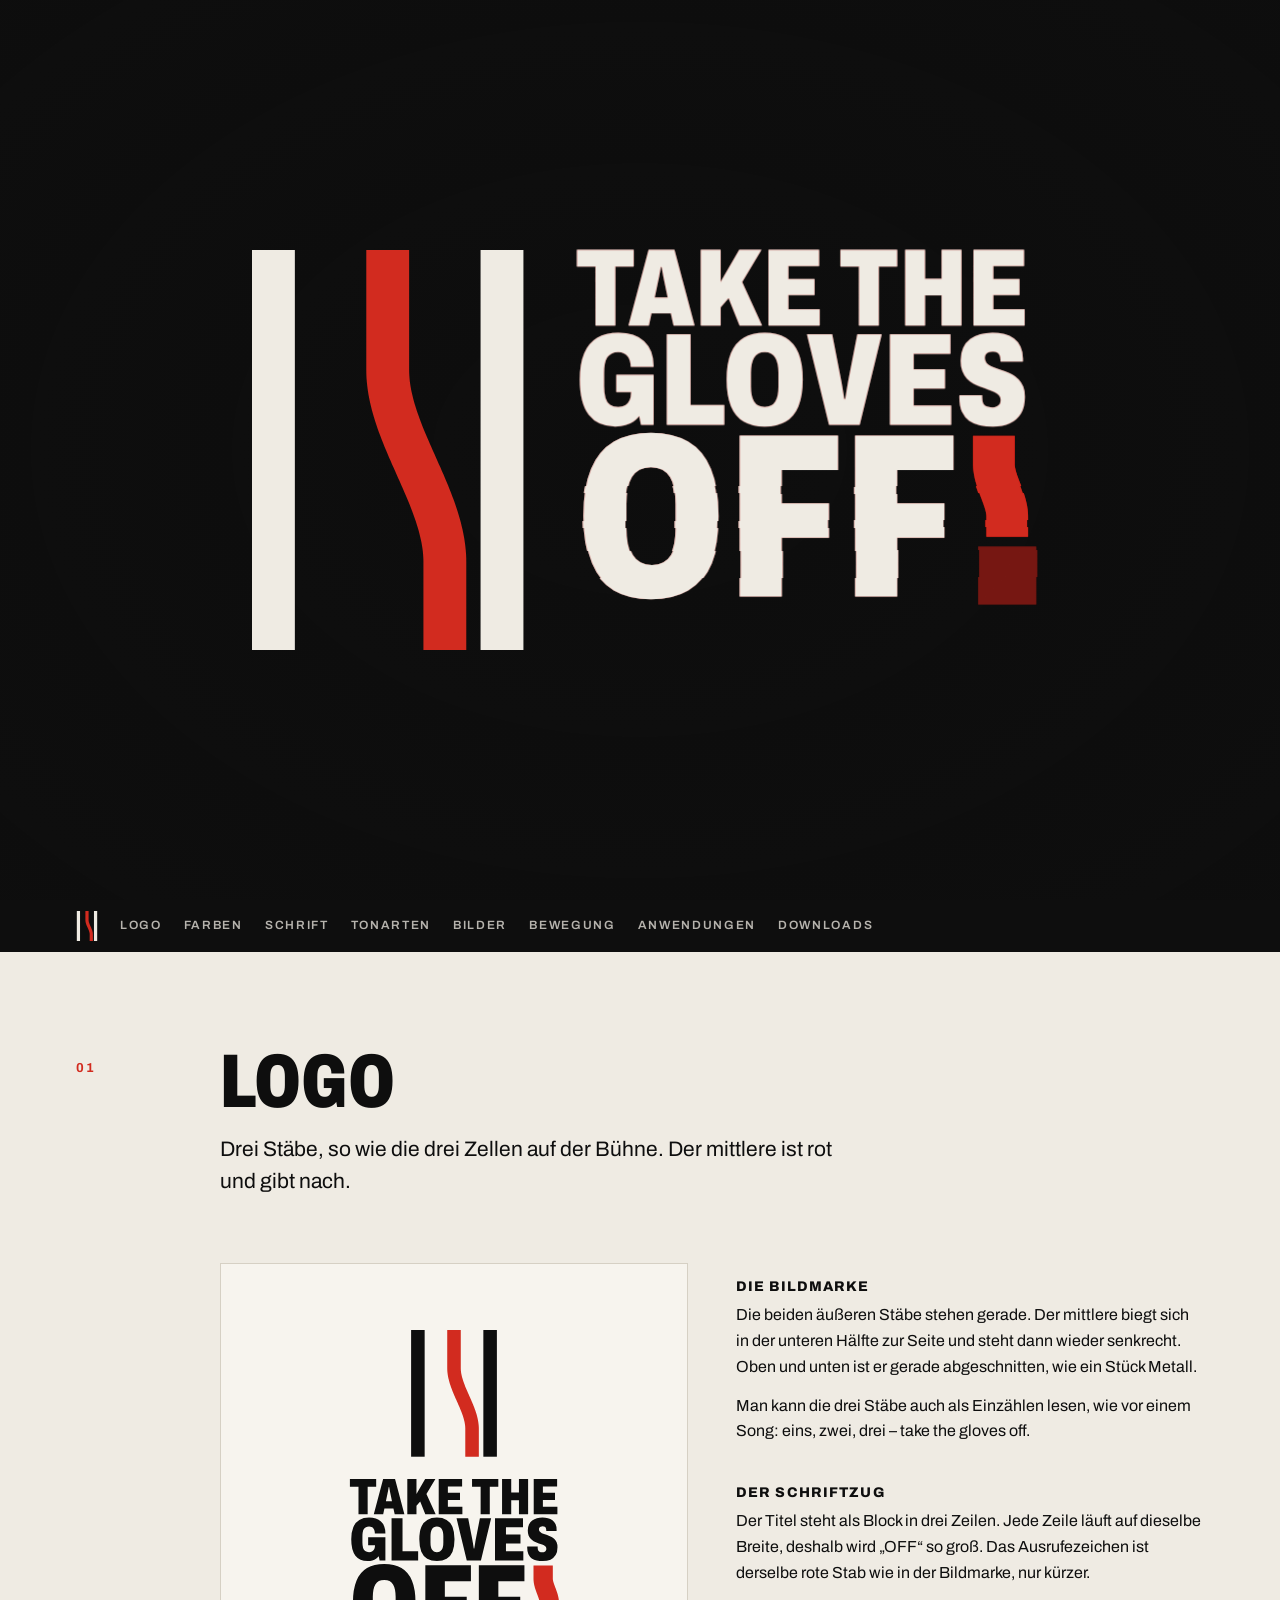
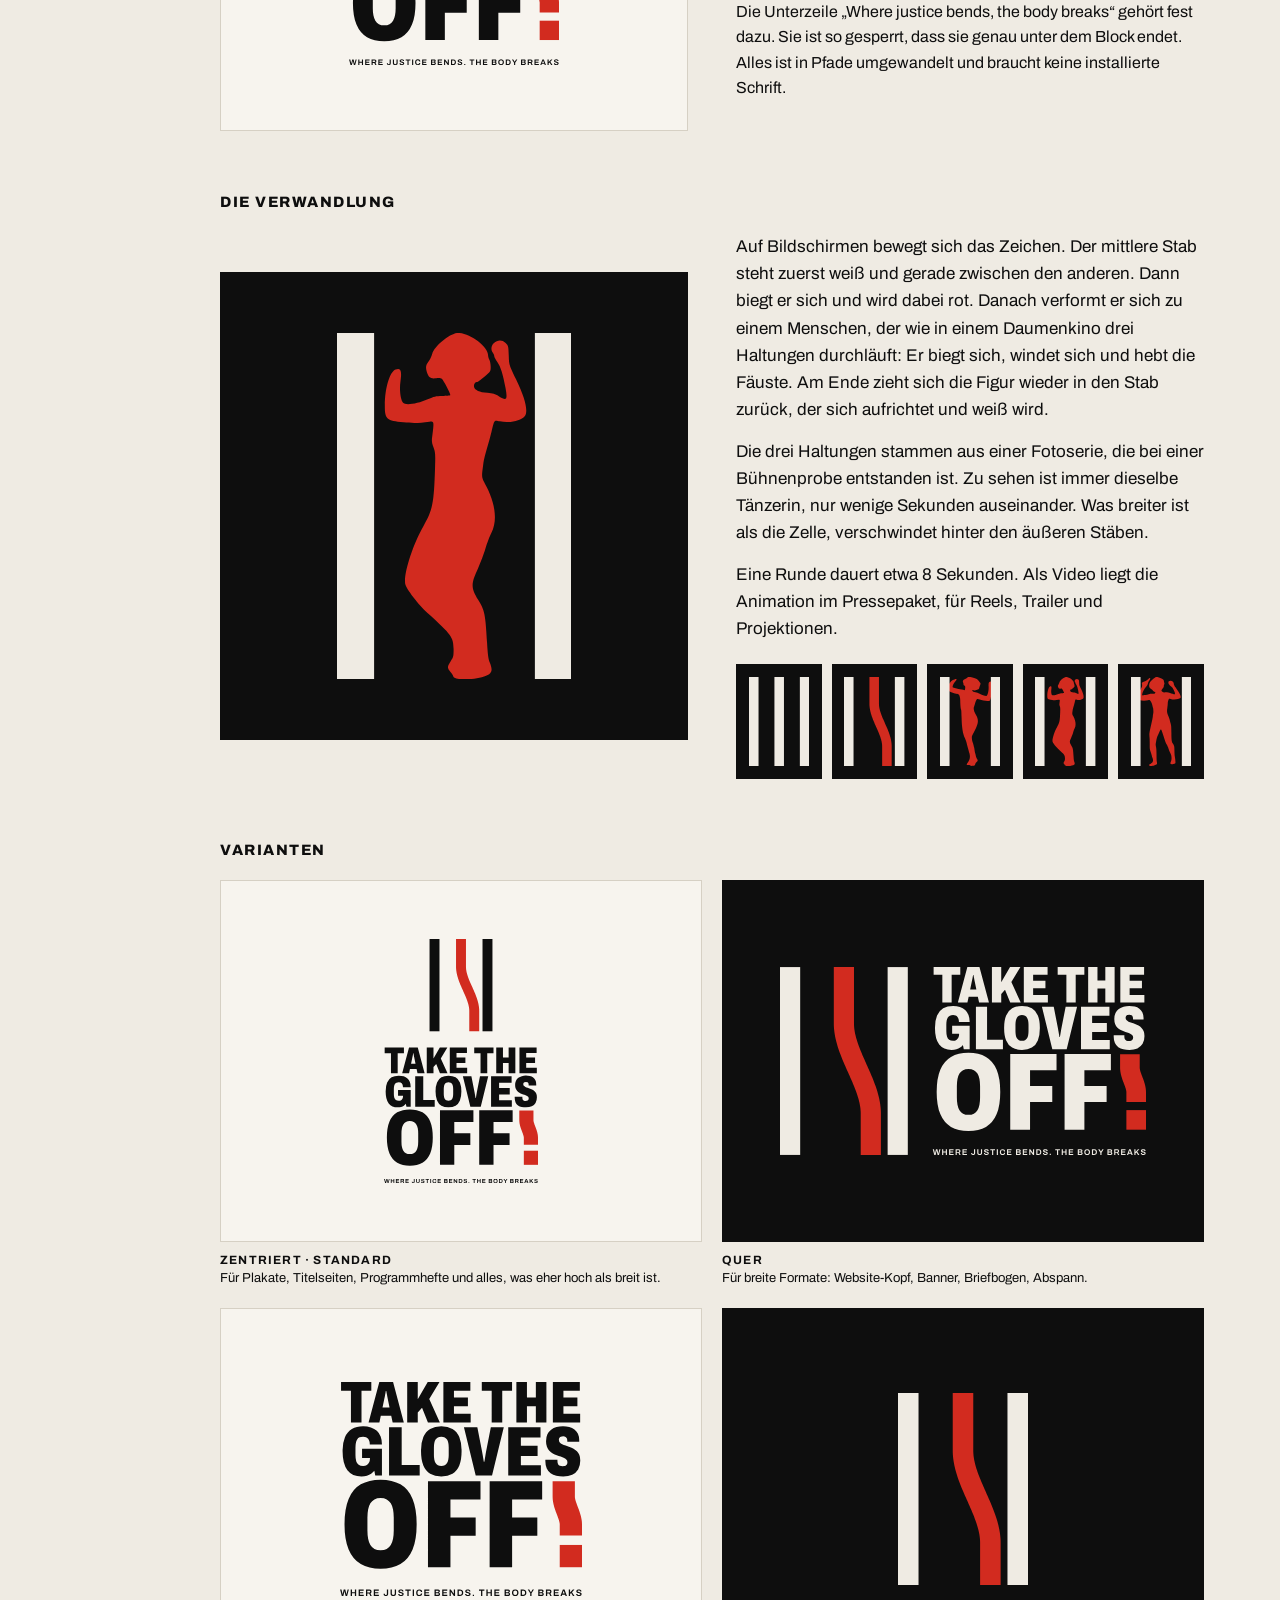
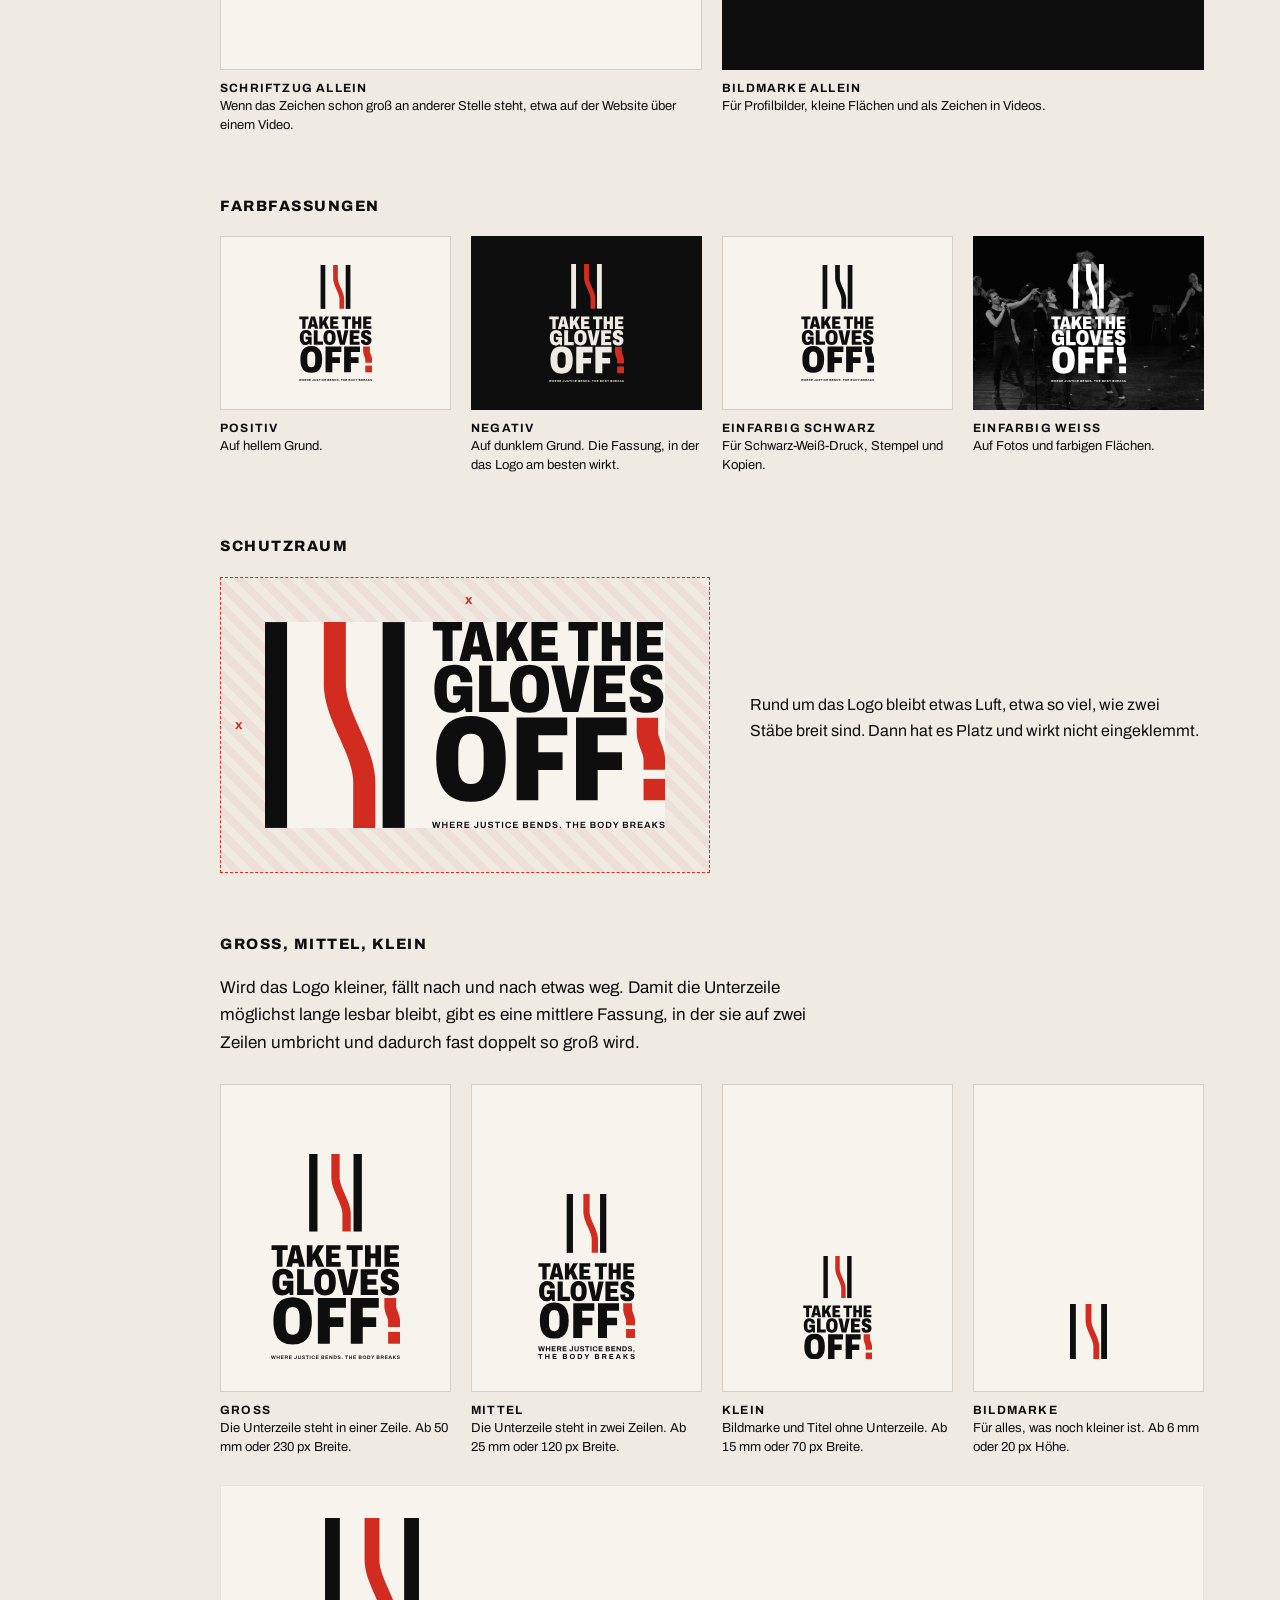
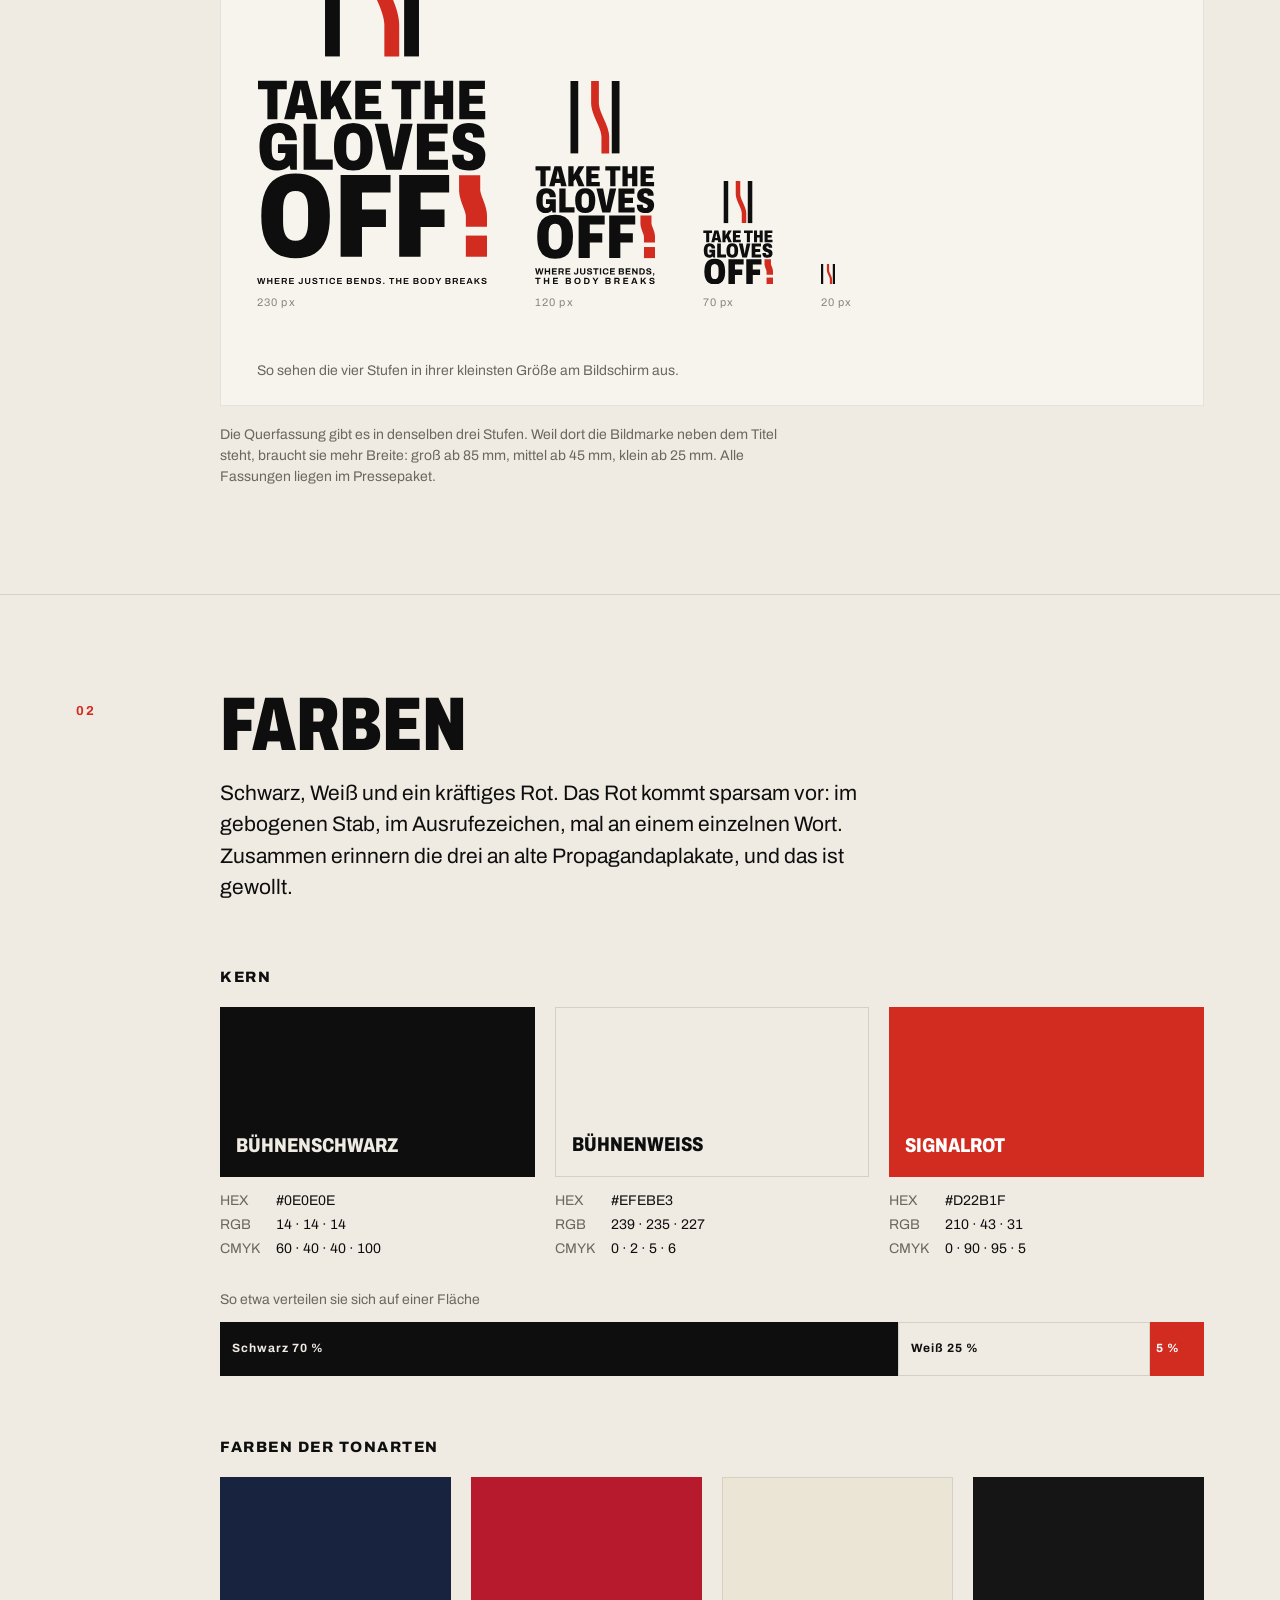
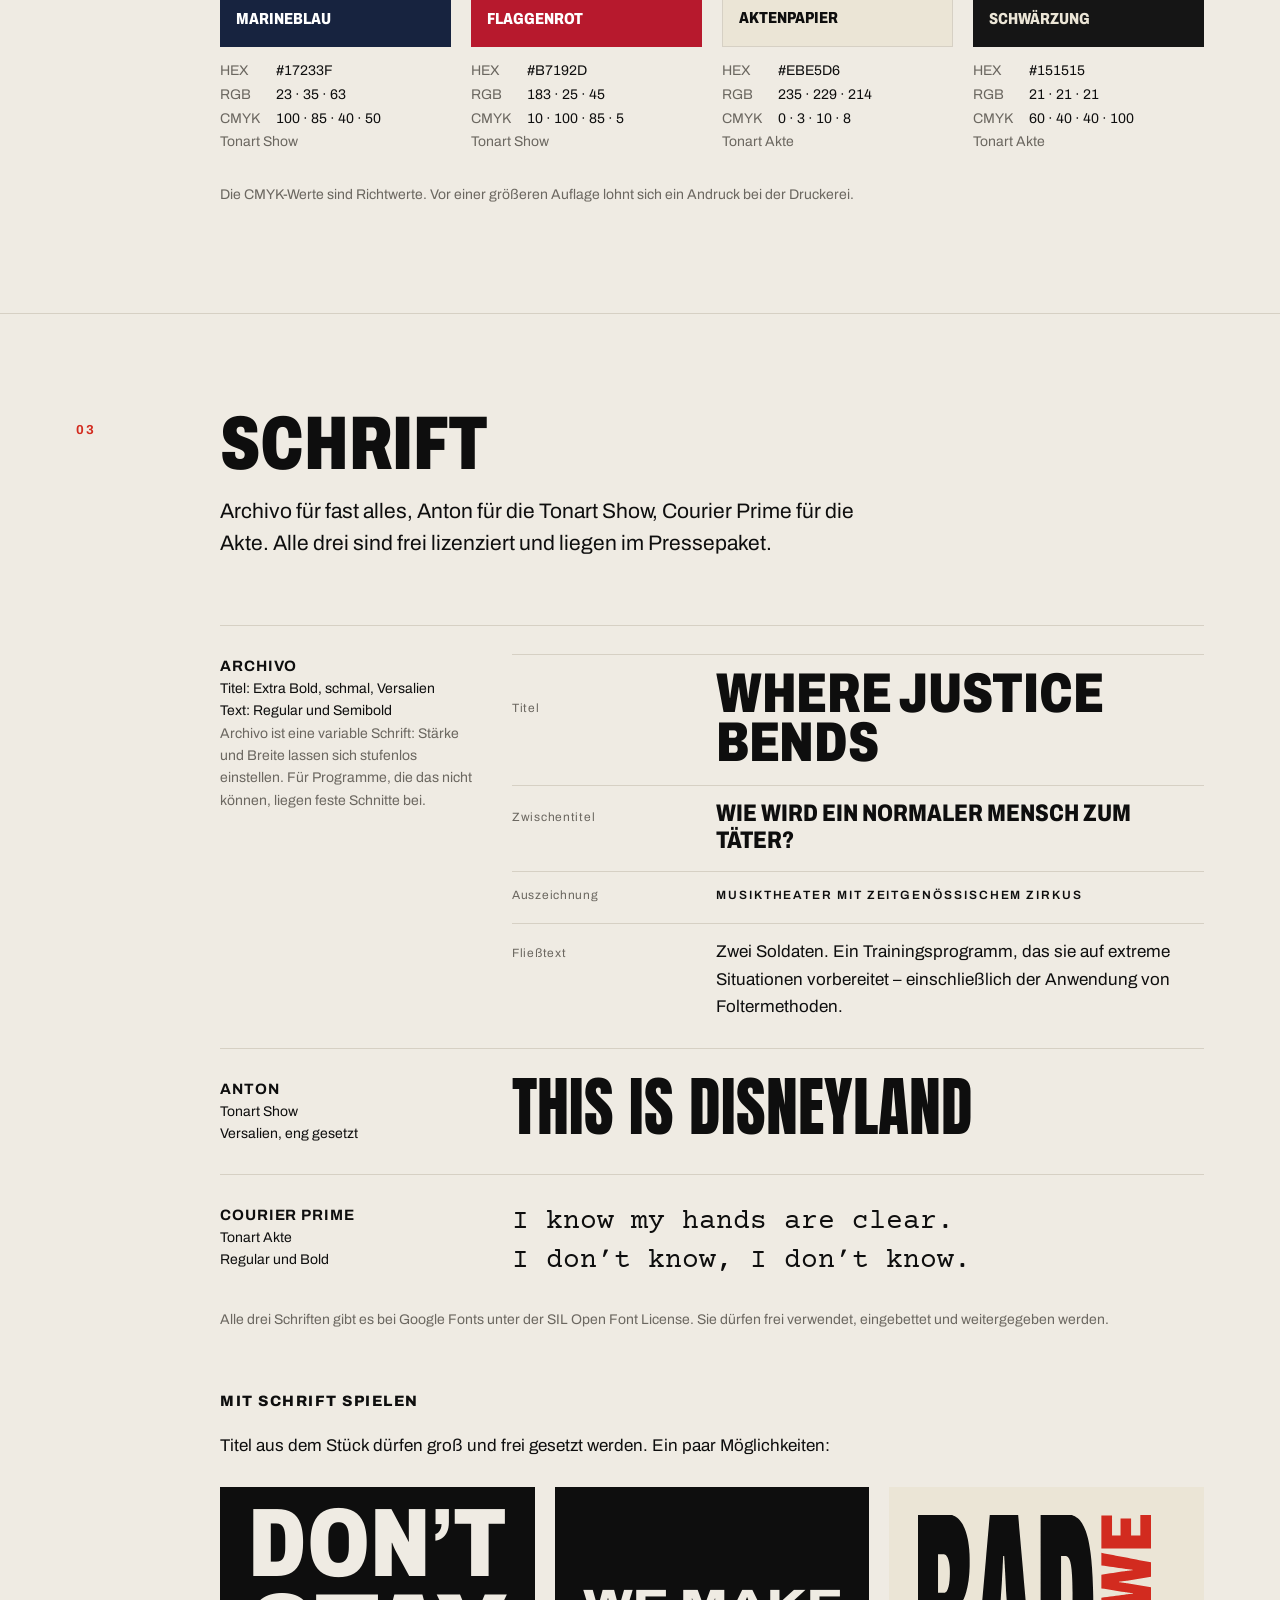
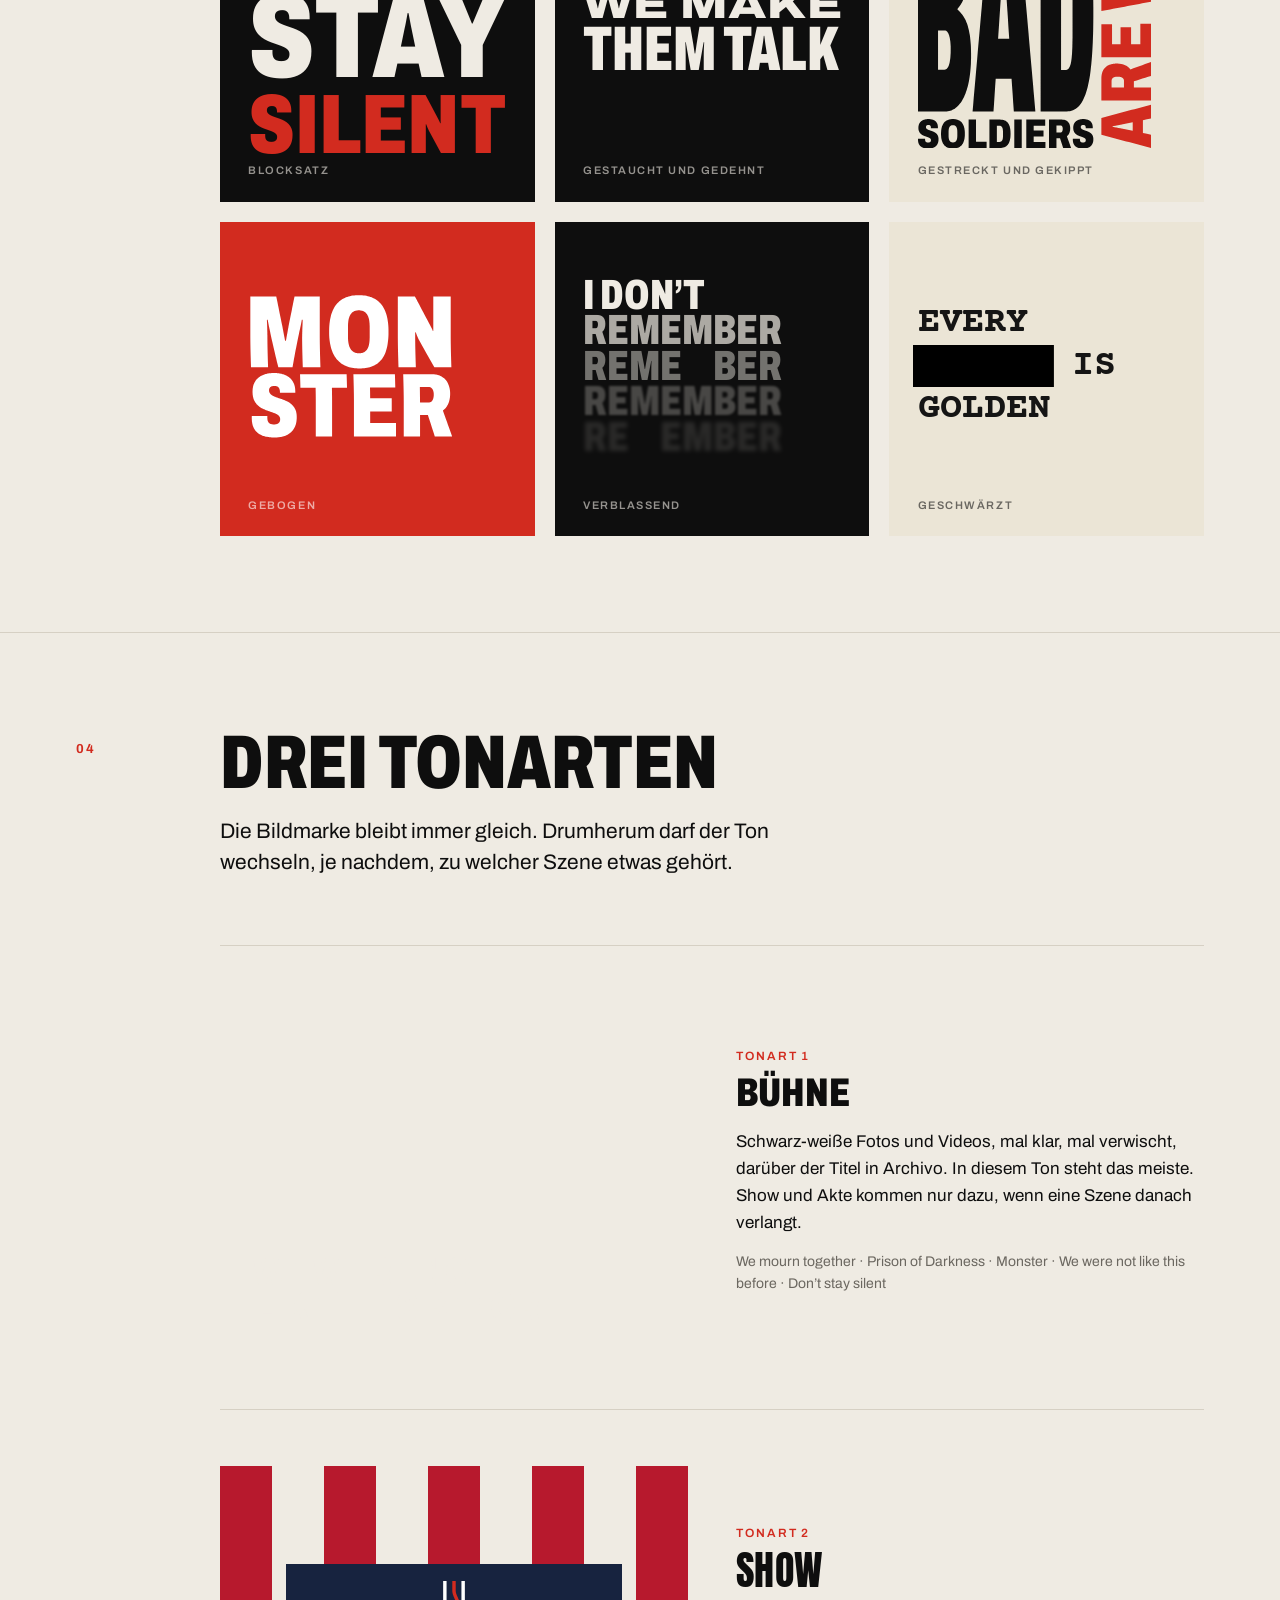
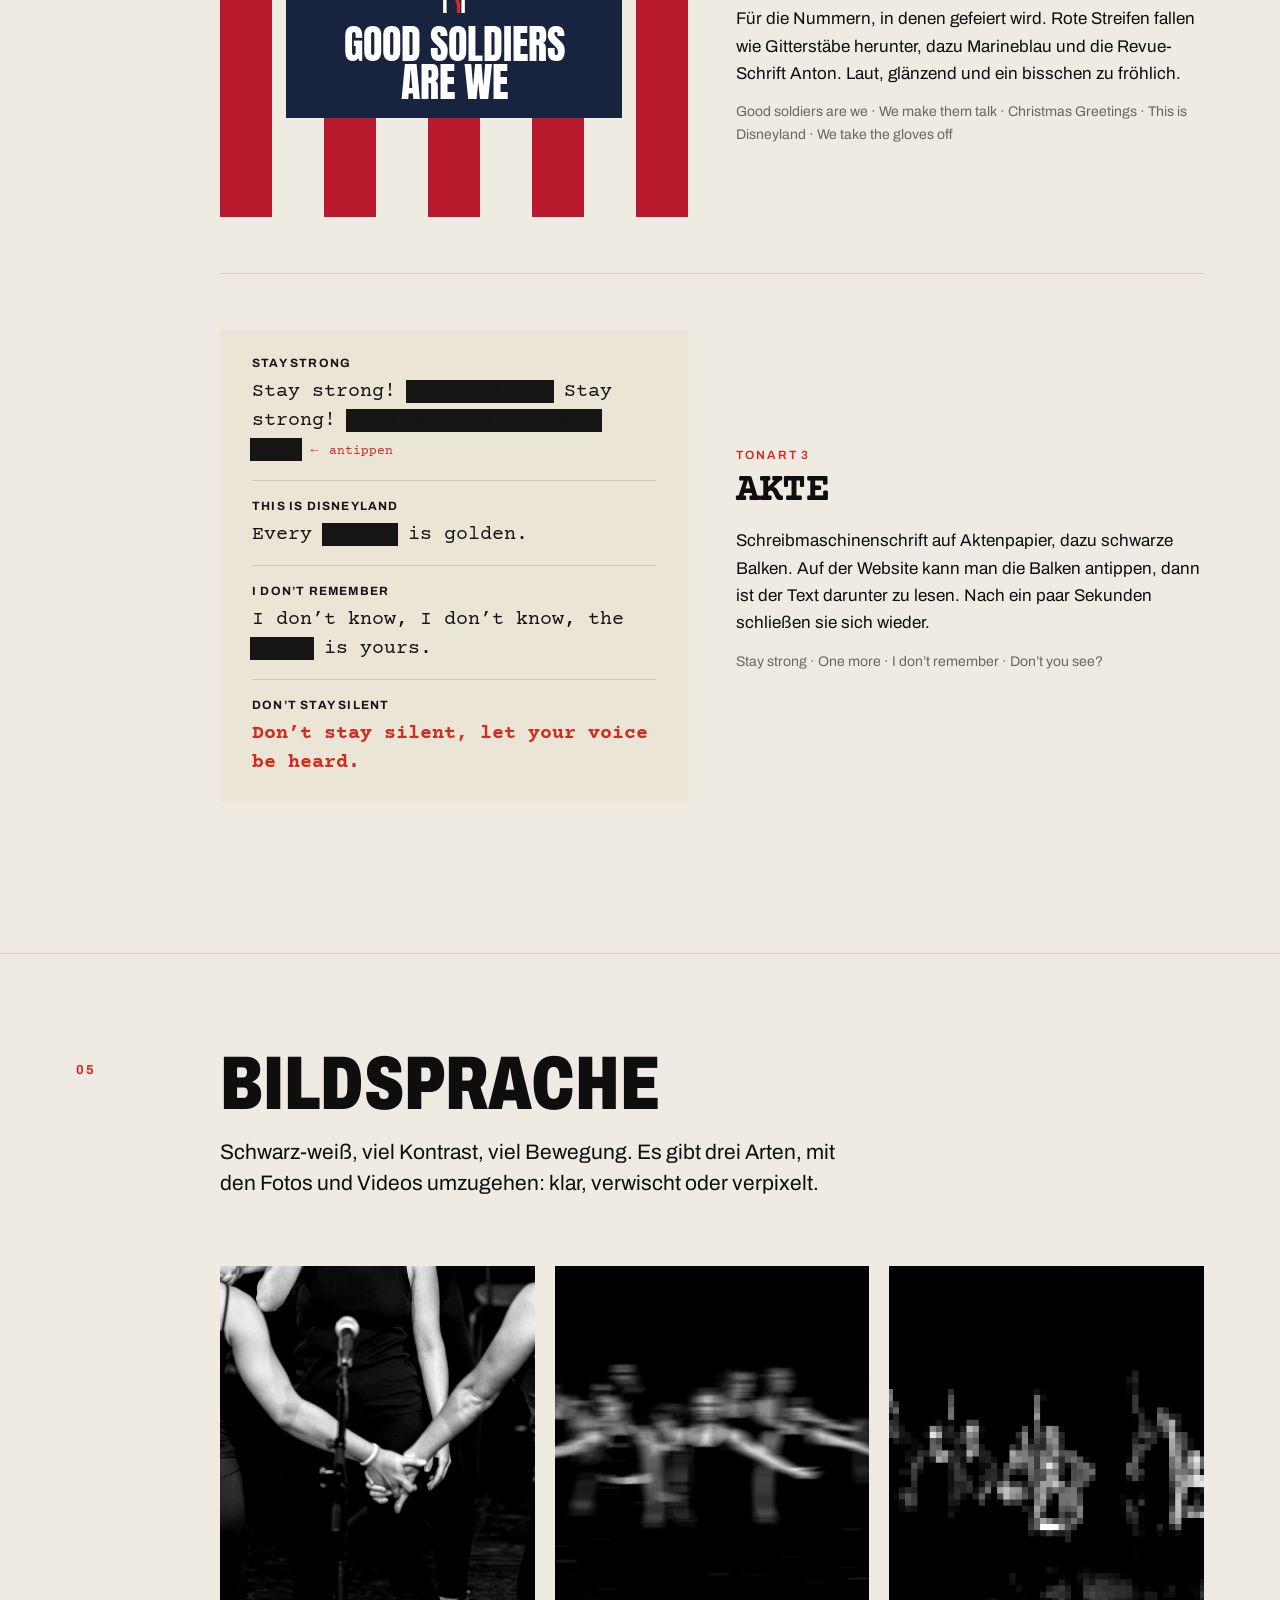
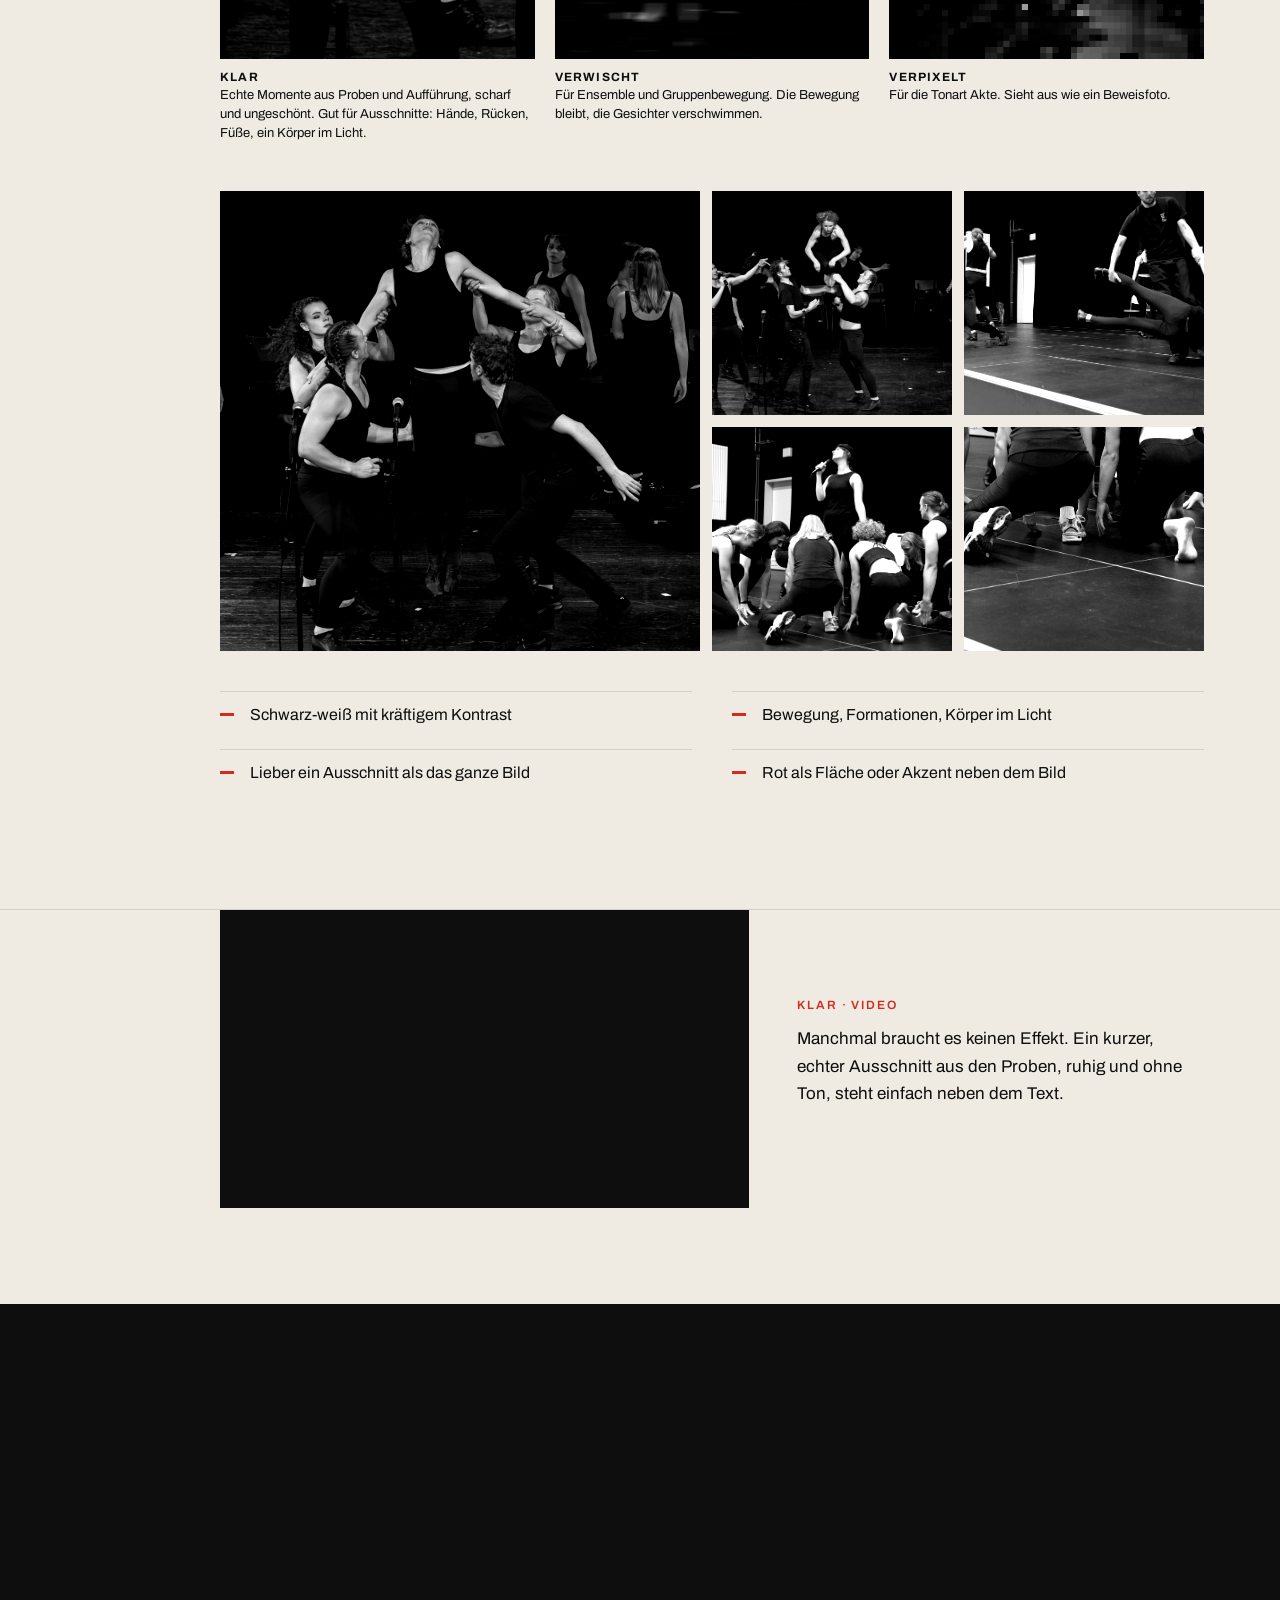
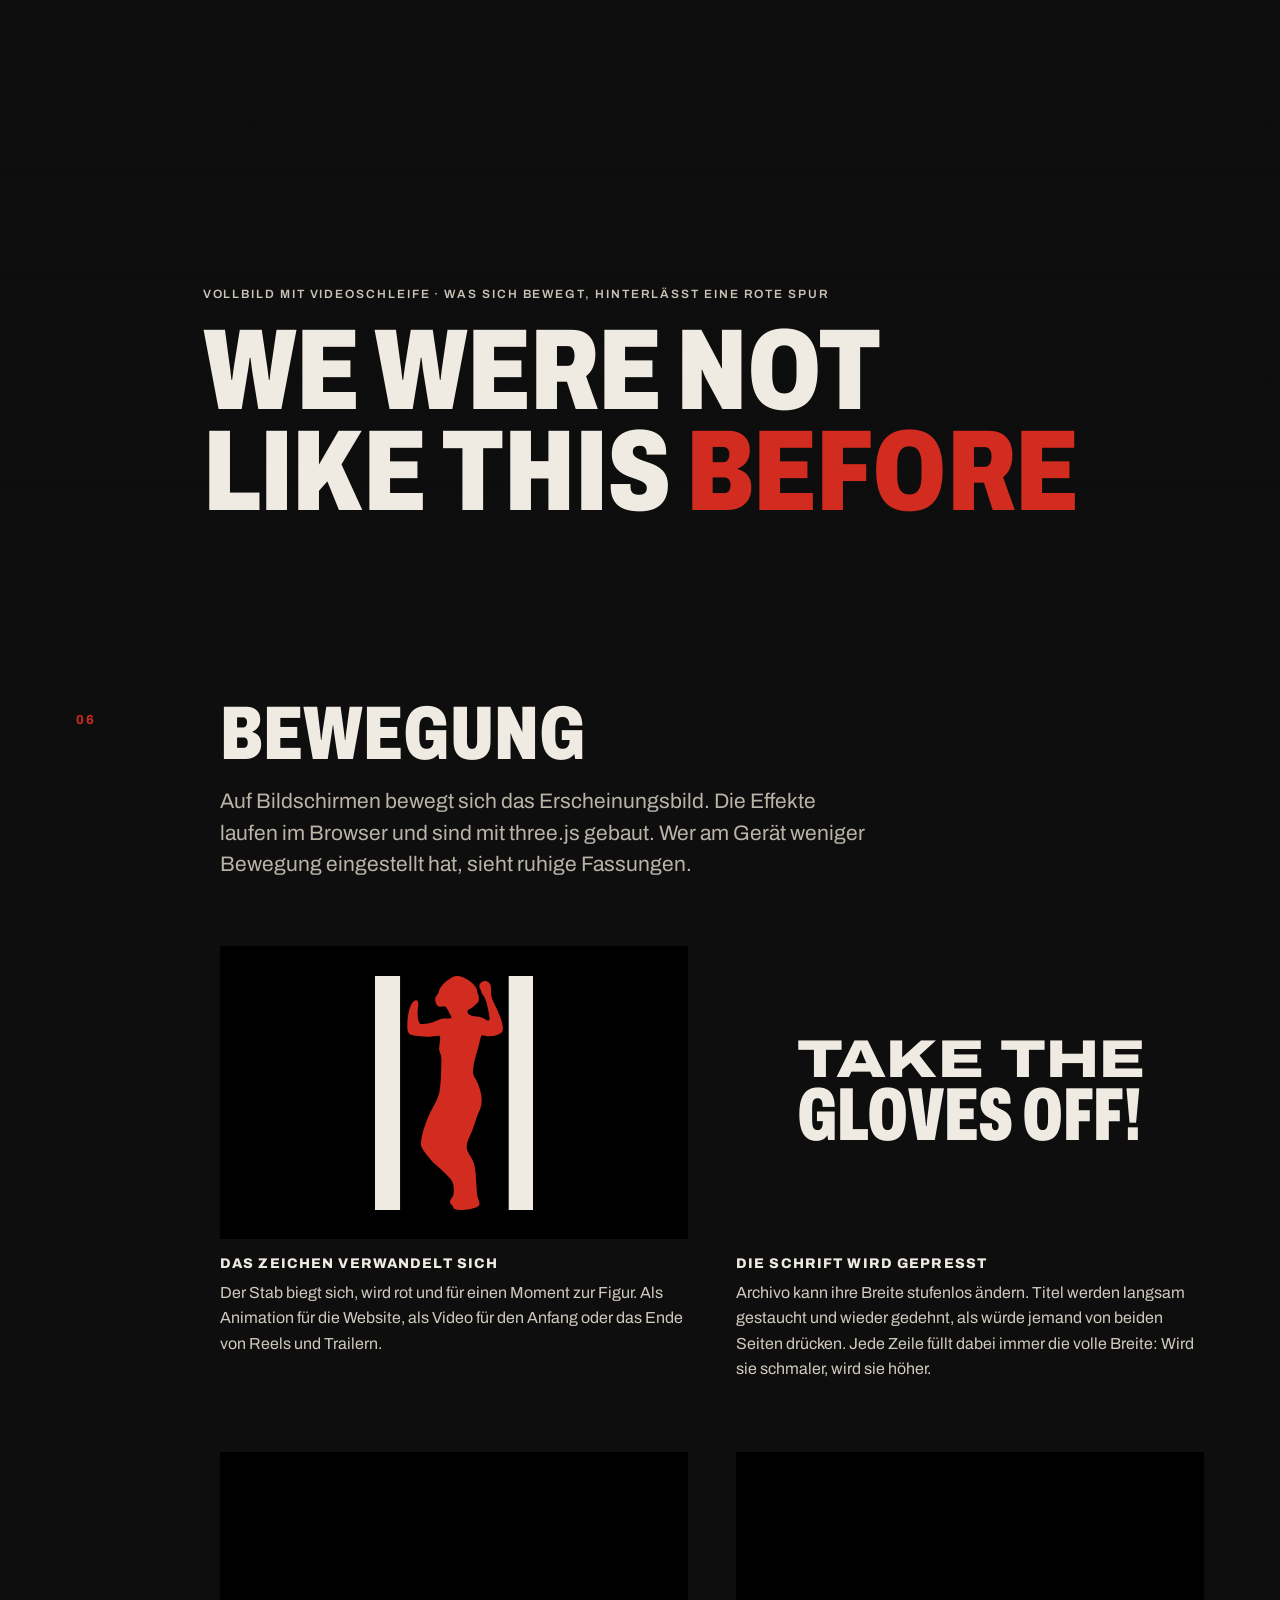
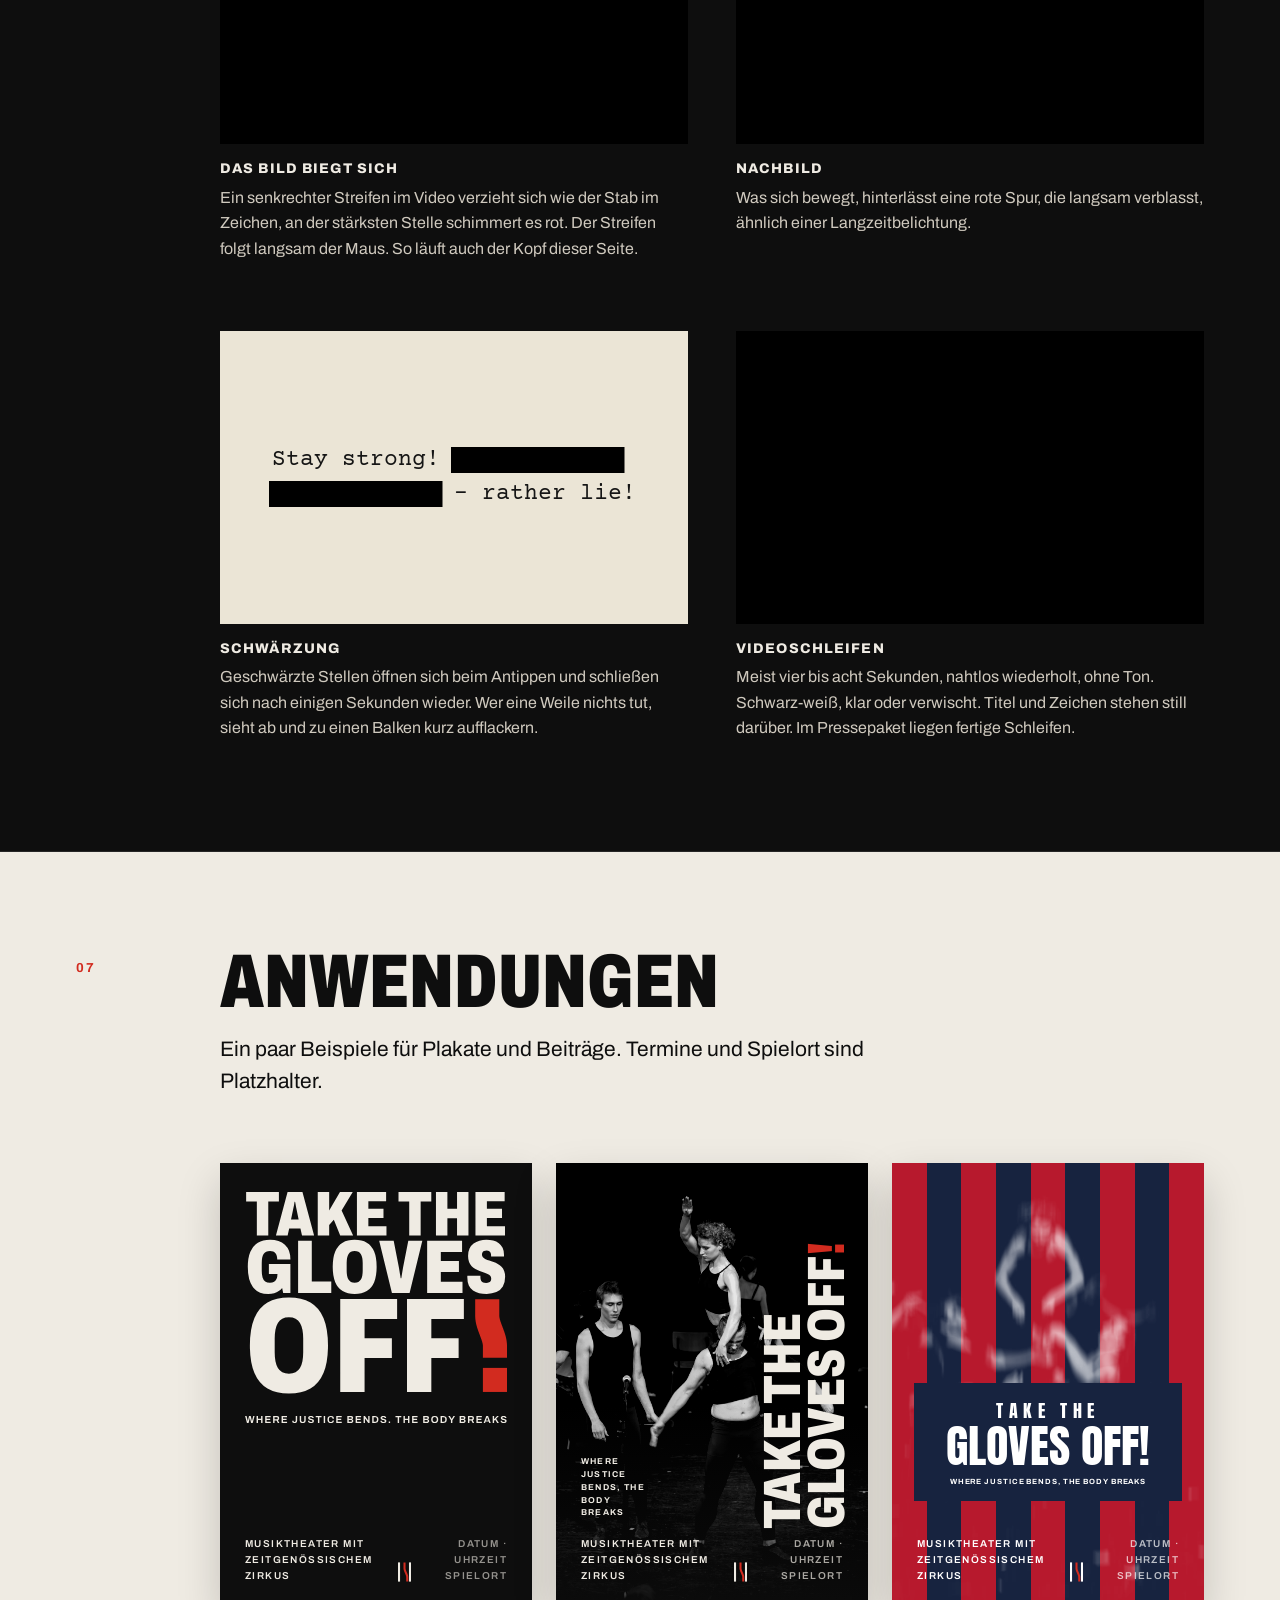
==== styleguide/index.html @ 860877c3 "Veröffentlichung aus e640546 Co-Authored-By: Claude Opus 5.5 <noreply@anthropic.com>" ====
<!doctype html>
<html lang="de">
<head>
<meta name="robots" content="noindex, nofollow">
<meta charset="utf-8">
<meta name="viewport" content="width=device-width, initial-scale=1">
<script>document.documentElement.classList.add('intro');</script>
<title>Take the gloves off! – Erscheinungsbild</title>
<style>
@font-face { font-family: "Archivo"; src: url("assets/fonts/Archivo-VF.ttf") format("truetype"); font-weight: 100 900; font-stretch: 62% 125%; }
@font-face { font-family: "Anton"; src: url("assets/fonts/Anton-Regular.ttf") format("truetype"); }
@font-face { font-family: "Courier Prime"; src: url("assets/fonts/CourierPrime-Regular.ttf") format("truetype"); font-weight: 400; }
@font-face { font-family: "Courier Prime"; src: url("assets/fonts/CourierPrime-Bold.ttf") format("truetype"); font-weight: 700; }

:root {
  --black: #0e0e0e; --white: #efebe3; --red: #d22b1f;
  --navy: #17233f; --flag: #b7192d;
  --paper: #ebe5d6; --ink: #151515;
  --muted: #6b6760; --line: #d6d0c4;
}
* { box-sizing: border-box; }
html { background: var(--white); color: var(--black); scroll-behavior: smooth; }
body { margin: 0; font-family: "Archivo", system-ui, sans-serif; font-variation-settings: "wdth" 100; font-size: 17px; line-height: 1.6; }
img, video, svg, canvas { display: block; }
.wrap { max-width: 1200px; margin: 0 auto; padding: 0 36px; }
h1, h2, h3, h4 { margin: 0; line-height: 1.05; }
p { margin: 0 0 .85em; }
a { color: inherit; }
.title { font-weight: 850; font-variation-settings: "wdth" 76; text-transform: uppercase; letter-spacing: -.005em; line-height: .88; }
.kicker { font-size: 12px; letter-spacing: .16em; text-transform: uppercase; font-weight: 600; }
.muted { color: var(--muted); }
.small { font-size: 14px; line-height: 1.5; }
.print-only { display: none; }

/* Videoflächen mit Effekt: Canvas liegt über dem Video, sobald WebGL läuft */
.fxwrap { position: absolute; inset: 0; overflow: hidden; }
.fxwrap video, .fxwrap .poster, .fxwrap canvas.fx { position: absolute; inset: 0; width: 100%; height: 100%; object-fit: cover; }
.fxwrap canvas.fx { opacity: 0; transition: opacity 1.2s; }
.fxwrap.fx-on canvas.fx { opacity: 1; }

/* Kopf */
.hero { position: relative; height: 100vh; min-height: 680px; background: var(--black); color: var(--white); overflow: hidden; }
.hero::after { content: ""; position: absolute; inset: 0; background: radial-gradient(ellipse at center, rgba(14,14,14,.5), rgba(14,14,14,.82)); pointer-events: none; }
.hero .in { position: relative; z-index: 1; height: 100%; display: flex; align-items: center; justify-content: center; gap: clamp(28px, 4vw, 64px); padding: 0 24px; pointer-events: none; }
.hero .top, .hero .bottom { position: absolute; left: 36px; right: 36px; z-index: 2; display: flex; justify-content: space-between; align-items: center; }
.hero .top { top: 28px; }
.hero .bottom { bottom: 30px; }
.hero .bottom .muted { color: #b3ada3; }
.hero .mark { height: min(46vh, 400px); width: auto; flex: none; }
.hero .wordmark { height: min(46vh, 400px); width: auto; overflow: visible; }
/* Titelsequenz: Ablauf in assets/js/kopf.js */
html.intro .hero .in, html.intro .hero .top, html.intro .hero .bottom, html.intro .hero .cue { visibility: hidden; }
.hero .fxwrap { opacity: 0; transition: opacity 1.5s cubic-bezier(.4,0,.2,1); transform-origin: 50% 45%; will-change: transform; filter: brightness(calc(1 - var(--dim, 0) * .75)); }
.hero.lit .fxwrap { opacity: 1; }
.hero .top, .hero .bottom, .hero .cue { opacity: 0; transition: opacity 1.2s ease, transform 1.2s cubic-bezier(.2,.7,.2,1); }
.hero .top { transform: translateY(-10px); }
.hero .bottom { transform: translateY(10px); }
.hero.ui-on .top, .hero.ui-on .bottom, .hero.ui-on .cue { opacity: 1; transform: none; }
.hero .cue { position: absolute; left: 50%; bottom: 26px; z-index: 2; width: 1px; height: 58px; background: rgba(239,235,227,.22); overflow: hidden; }
.hero .cue span { position: absolute; left: 0; top: -40%; width: 1px; height: 40%; background: var(--white); animation: cue 2.6s cubic-bezier(.6,0,.3,1) infinite; }
@keyframes cue { 0% { top: -40%; } 65%, 100% { top: 100%; } }
.btns { display: flex; gap: 12px; flex-wrap: wrap; }
.btn { display: inline-block; padding: 12px 20px; font-size: 13px; letter-spacing: .12em; text-transform: uppercase; font-weight: 700; text-decoration: none; border: 2px solid currentColor; }
.btn.fill { background: var(--red); border-color: var(--red); color: #fff; }

/* Navigation */
nav.toc { position: sticky; top: 0; z-index: 10; background: var(--black); color: var(--white); }
nav.toc .wrap { display: flex; gap: 22px; align-items: center; overflow-x: auto; height: 52px; white-space: nowrap; }
nav.toc a { font-size: 12px; letter-spacing: .14em; text-transform: uppercase; font-weight: 600; text-decoration: none; opacity: .75; }
nav.toc a:hover { opacity: 1; color: #fff; }
nav.toc svg { width: 22px; height: 30px; color: var(--white); flex: none; }

/* Abschnitte */
.sec { padding: 96px 0; border-bottom: 1px solid var(--line); scroll-margin-top: 52px; }
.sec-head { display: grid; grid-template-columns: 120px 1fr; gap: 24px; margin-bottom: 48px; }
.sec-head .no { font-size: 13px; font-weight: 700; letter-spacing: .14em; color: var(--red); padding-top: 10px; }
.sec-head h2 { font-size: clamp(44px, 6vw, 76px); font-weight: 850; font-variation-settings: "wdth" 72; text-transform: uppercase; line-height: .9; }
.sec-head .lead { font-size: 21px; line-height: 1.5; max-width: 54ch; margin-top: 18px; }
.sub { margin: 64px 0 22px; display: grid; grid-template-columns: 120px 1fr; gap: 24px; }
.sub h3 { font-size: 15px; letter-spacing: .1em; text-transform: uppercase; font-weight: 800; }
.indent { margin-left: 144px; }
.cols { display: grid; grid-template-columns: repeat(auto-fit, minmax(260px, 1fr)); gap: 28px 40px; }
.cols h4 { font-size: 14px; letter-spacing: .08em; text-transform: uppercase; margin-bottom: 8px; font-weight: 800; }
.cols p { font-size: 16px; }
.dark { background: var(--black); color: var(--white); }
.dark .sec-head .lead, .dark .muted { color: #b9b3a8; }
.dark.sec { border-color: #262626; }

/* Logo */
.tiles { display: grid; gap: 20px; }
.t3 { grid-template-columns: 1fr 1fr 1fr; }
.t4 { grid-template-columns: repeat(4, 1fr); }
.t2 { grid-template-columns: 1fr 1fr; }
.tile { aspect-ratio: 4 / 3; display: flex; align-items: center; justify-content: center; padding: 12%; position: relative; }
.tile img { max-width: 100%; max-height: 100%; }
.tile.l { background: #f7f4ee; border: 1px solid var(--line); }
.tile.d { background: var(--black); }
.tile.photo { background: url("assets/img/klar-turm.jpg") center / cover; }
.tile.photo::before { content: ""; position: absolute; inset: 0; background: rgba(14,14,14,.35); }
.tile.photo img { position: relative; }
.cap { font-size: 13px; line-height: 1.45; margin-top: 10px; }
.cap b { display: block; font-size: 12px; letter-spacing: .1em; text-transform: uppercase; }
.markbig { display: grid; grid-template-columns: 1fr 1fr; gap: 48px; align-items: center; }
.markbig .tile { aspect-ratio: 1; padding: 14%; }
.verwandlung { display: grid; grid-template-columns: 1fr 1fr; gap: 48px; align-items: center; }
.verwandlung .stage { background: var(--black); aspect-ratio: 1; display: flex; align-items: center; justify-content: center; }
.verwandlung .stage svg { height: 74%; width: auto; }
.frames { display: flex; gap: 10px; margin-top: 22px; }
.frames div { flex: 1; background: var(--black); aspect-ratio: 3 / 4; display: flex; align-items: center; justify-content: center; }
.frames svg { height: 78%; width: auto; }
.clear { position: relative; display: inline-block; padding: 44px; border: 1px dashed var(--red); background: repeating-linear-gradient(45deg, transparent 0 8px, rgba(210,43,31,.06) 8px 16px); }
.clear img { width: 400px; background: #f7f4ee; }
.clear .x { position: absolute; font-size: 13px; font-weight: 700; color: var(--red); }
.stufen { display: grid; grid-template-columns: repeat(4, 1fr); gap: 20px; }
.stufen .tile { aspect-ratio: 3 / 4; }
.stufen .tile { align-items: flex-end; padding-bottom: 14%; }
.stufen .tile img { max-height: 84%; }
.echt { display: flex; flex-wrap: wrap; align-items: flex-end; gap: 48px; margin-top: 28px; padding: 32px 36px 24px; background: #f7f4ee; border: 1px solid rgba(14,14,14,.08); }
.echt div { display: flex; flex-direction: column; align-items: flex-start; gap: 10px; }
.echt span { font-size: 11px; letter-spacing: .1em; color: #8a857c; }
.echt p { flex-basis: 100%; margin: 0; }

/* Farben */
.swatches { display: grid; grid-template-columns: repeat(3, 1fr); gap: 20px; }
.sw .chip { height: 170px; display: flex; align-items: flex-end; padding: 16px; font-weight: 800; font-variation-settings: "wdth" 80; text-transform: uppercase; font-size: 20px; }
.sw dl { display: grid; grid-template-columns: 56px 1fr; margin: 12px 0 0; font-size: 14px; line-height: 1.7; }
.sw dt { color: var(--muted); }
.sw dd { margin: 0; font-variant-numeric: tabular-nums; }
.ratio { display: flex; height: 54px; margin-top: 8px; }
.ratio span { display: flex; align-items: center; padding-left: 12px; font-size: 12px; font-weight: 700; letter-spacing: .08em; }

/* Schrift */
.specimen { border-top: 1px solid var(--line); padding: 28px 0; display: grid; grid-template-columns: 260px 1fr; gap: 32px; }
.specimen .meta { font-size: 14px; line-height: 1.6; }
.specimen .meta b { display: block; font-size: 15px; letter-spacing: .06em; text-transform: uppercase; }
.hier { display: grid; gap: 18px; }
.hier .row { display: grid; grid-template-columns: 180px 1fr; gap: 24px; align-items: baseline; border-top: 1px solid var(--line); padding-top: 14px; }
.hier .row span { font-size: 12px; color: var(--muted); letter-spacing: .06em; }

/* Spielarten der Typografie */
.play { display: grid; grid-template-columns: repeat(3, minmax(0, 1fr)); gap: 20px; }
.play .pt { background: var(--black); color: var(--white); aspect-ratio: 1; padding: 9% 9% 17%; position: relative; overflow: hidden; display: flex; flex-direction: column; justify-content: center; }
.play .pt.p { background: var(--paper); color: var(--ink); }
.play .pt.r { background: var(--red); color: #fff; }
.fit { display: block; white-space: nowrap; font-weight: 850; text-transform: uppercase; line-height: .86; font-variation-settings: "wdth" 76; }
.fit.red { color: var(--red); }
/* Gestaucht und gedehnt: jede Zeile füllt genau die Breite, Breite und Größe steuert das Skript */
.squeeze { width: 100%; font-weight: 850; text-transform: uppercase; line-height: .86; font-size: clamp(38px, 4.4vw, 60px); font-variation-settings: "wdth" 90; }
.squeeze span { display: block; white-space: nowrap; }
.pt .typo { flex: 1 1 auto; min-height: 0; width: 100%; height: 100%; object-fit: contain; object-position: left center; }
/* Verblassend: jede Wiederholung leiser und unschärfer, einzelne Buchstaben gehen verloren und kommen wieder */
.echo span { display: block; white-space: nowrap; font-weight: 850; font-variation-settings: "wdth" 70; text-transform: uppercase; line-height: .84; font-size: clamp(30px, 3.3vw, 48px); }
.echo span:nth-child(2) { opacity: .7; } .echo span:nth-child(3) { opacity: .45; filter: blur(.6px); }
.echo span:nth-child(4) { opacity: .26; filter: blur(1.3px); } .echo span:nth-child(5) { opacity: .12; filter: blur(2.2px); }
.echo i { font-style: normal; transition: opacity 2.4s ease; }
.echo i.weg { opacity: 0; }
.pt .tag { position: absolute; left: 9%; bottom: 7%; font-size: 11px; letter-spacing: .14em; text-transform: uppercase; font-weight: 600; opacity: .6; }

/* Tonarten */
.mode { display: grid; grid-template-columns: 1fr 1fr; gap: 48px; align-items: center; padding: 56px 0; border-top: 1px solid var(--line); }
.mode h3 { font-size: 40px; text-transform: uppercase; margin: 6px 0 14px; }
.mode .songs { font-size: 14px; color: var(--muted); margin-top: 10px; }
.m-buehne h3 { font-weight: 850; font-variation-settings: "wdth" 72; }
.m-show h3 { font-family: "Anton"; font-weight: 400; letter-spacing: .01em; }
.m-akte h3 { font-family: "Courier Prime"; font-weight: 700; letter-spacing: -.02em; }
.demo { aspect-ratio: 4 / 3; position: relative; overflow: hidden; }
.bars { position: absolute; inset: 0; display: grid; grid-template-columns: repeat(9, 1fr); }
.bars span:nth-child(odd) { background: var(--flag); }
.bars span { transform-origin: top; animation: drop 6s cubic-bezier(.7,0,.3,1) infinite; }
.bars span:nth-child(2n) { animation-delay: .12s; }
.bars span:nth-child(3n) { animation-delay: .24s; }
@keyframes drop { 0% { transform: scaleY(0); } 22%, 88% { transform: scaleY(1); } 100% { transform: scaleY(0); } }
.cv { position: absolute; inset: 0; width: 100%; height: 100%; object-fit: cover; }

/* Schwärzung zum Antippen */
.rd { --bar: var(--ink); color: var(--bar); background: linear-gradient(var(--bar), var(--bar)) right / 100% 100% no-repeat; -webkit-box-decoration-break: clone; box-decoration-break: clone; padding: 0 .12em; margin: 0 -.12em; cursor: pointer; transition: background-size .55s cubic-bezier(.7,0,.3,1), color .2s .35s; }
.rd:hover:not(.open) { background-image: linear-gradient(#45433f, #45433f); }
.rd:focus-visible { outline: 2px solid var(--red); outline-offset: 2px; }
.rd.open { background-size: 0% 100%; color: inherit; transition: background-size .55s cubic-bezier(.7,0,.3,1), color .1s; }
.dark .rd, .pt .rd { --bar: #000; }
.hint { font-family: "Courier Prime"; font-size: 13px; color: var(--red); margin-left: .6em; white-space: nowrap; transition: opacity .4s; }
.hint.gone { opacity: 0; }
.akten { background: var(--paper); color: var(--ink); padding: 8px 32px; }
.akten li { display: grid; grid-template-columns: 1fr; gap: 4px; padding: 16px 0; border-top: 1px solid #cfc7b4; list-style: none; }
.akten li:first-child { border-top: 0; }
.akten ol { margin: 0; padding: 0; }
.akten .w { font-size: 12px; letter-spacing: .1em; text-transform: uppercase; font-weight: 600; color: #6b6556; }
.akten .w b { color: var(--ink); margin-right: .6em; }
.akten blockquote { margin: 0; font-family: "Courier Prime"; font-size: 20px; line-height: 1.45; }
.akten .final blockquote { font-weight: 700; color: var(--red); }

/* Bildsprache */
.pics { display: grid; grid-template-columns: repeat(3, 1fr); gap: 20px; }
.pics .ph { aspect-ratio: 4 / 5; background-size: cover; background-position: center; }
.strip { display: grid; grid-template-columns: 2fr 1fr 1fr; grid-template-rows: auto auto; gap: 12px; margin-top: 48px; }
.strip .ph { background-size: cover; background-position: center; filter: grayscale(1) contrast(1.15); min-height: 220px; }
.strip .ph.big { grid-row: span 2; min-height: 460px; }
.rules { margin-top: 40px; display: grid; grid-template-columns: 1fr 1fr; gap: 12px 40px; padding: 0; list-style: none; }
.rules li { padding: 10px 0 10px 30px; border-top: 1px solid var(--line); position: relative; font-size: 16px; }
.rules li::before { content: ""; position: absolute; left: 0; top: 21px; width: 14px; height: 3px; background: var(--red); }

/* Vollbild */
.full { position: relative; height: 100vh; min-height: 560px; background: var(--black); color: var(--white); overflow: hidden; }
.full::after { content: ""; position: absolute; inset: 0; background: linear-gradient(rgba(14,14,14,0) 40%, rgba(14,14,14,.75)); pointer-events: none; }
.full .in { position: relative; z-index: 1; height: 100%; display: flex; flex-direction: column; justify-content: flex-end; padding-bottom: 9vh; pointer-events: none; }
.full .q { font-size: clamp(48px, 9vw, 128px); }
.full .q em { font-style: normal; color: var(--red); }

/* Szene: echtes Video neben Text */
.szene { display: grid; grid-template-columns: 1.3fr 1fr; gap: 48px; align-items: center; }
.szene .vid { position: relative; aspect-ratio: 16 / 9; background: var(--black); overflow: hidden; }

/* Bewegung */
.moves { display: grid; grid-template-columns: repeat(2, minmax(0, 1fr)); gap: 56px 48px; }
.moves .box .squeeze { width: 74%; }
.moves .box { aspect-ratio: 16 / 10; background: #000; position: relative; overflow: hidden; display: flex; align-items: center; justify-content: center; }
.moves h4 { font-size: 14px; letter-spacing: .08em; text-transform: uppercase; margin: 18px 0 8px; font-weight: 800; }
.moves p { font-size: 16px; color: #cfc9be; }

/* Anwendungen */
.apps { display: grid; grid-template-columns: repeat(3, 1fr); gap: 24px; align-items: start; }
.poster { aspect-ratio: 1 / 1.414; position: relative; overflow: hidden; box-shadow: 0 18px 40px rgba(0,0,0,.18); }
.square { aspect-ratio: 1; position: relative; overflow: hidden; box-shadow: 0 18px 40px rgba(0,0,0,.18); }
.story { aspect-ratio: 9 / 16; position: relative; overflow: hidden; box-shadow: 0 18px 40px rgba(0,0,0,.18); }
.field { font-size: 10px; letter-spacing: .14em; text-transform: uppercase; font-weight: 600; }
.pK { background: var(--black); color: var(--white); }
.pK .ph { position: absolute; left: 0; right: 0; bottom: 0; width: 100%; height: 56%; object-fit: cover; }
.pK::after { content: ""; position: absolute; left: 0; right: 0; top: 43%; height: 14%; background: linear-gradient(var(--black), transparent); }
.pK .wm { position: absolute; left: 8%; right: 8%; top: 6.5%; z-index: 1; width: 84%; }
.pK .foot, .pS .foot, .pR .foot { position: absolute; left: 8%; right: 8%; bottom: 4.5%; z-index: 1; display: flex; justify-content: space-between; align-items: flex-end; gap: 10px; }
.pS { background: var(--navy); color: #fff; }
.pS .photo { position: absolute; inset: 0; background: url("assets/img/hebefigur-verwischt.jpg") center 30% / cover; mix-blend-mode: screen; opacity: .8; }
.pS .t { position: absolute; left: 7%; right: 7%; top: 50%; background: var(--navy); padding: 6% 5% 5%; text-align: center; font-family: "Anton"; text-transform: uppercase; line-height: .92; font-size: clamp(26px, 3.6vw, 46px); }
.pS .t small { display: block; font-size: .4em; letter-spacing: .3em; margin-bottom: .3em; }
.pS .t .s { display: block; font-family: "Archivo"; font-size: 7.5px; letter-spacing: .12em; white-space: nowrap; font-weight: 700; margin-top: 12px; }
.pD { background: var(--paper); color: var(--ink); font-family: "Courier Prime"; padding: 8%; }
.pD .t { font-size: clamp(20px, 2.6vw, 32px); font-weight: 700; text-transform: uppercase; line-height: 1.05; }
.pD .list { margin-top: 6%; font-size: clamp(8px, .8vw, 10.5px); line-height: 1.55; }
.pD .img { margin-top: 5%; height: 19%; background: url("assets/img/gruppe-gepixelt.jpg") center / cover; filter: grayscale(1) contrast(1.1); }
.pD .stamp { position: absolute; right: 8%; bottom: 12%; transform: rotate(-8deg); border: 3px solid var(--red); color: var(--red); padding: 4px 10px; font-weight: 700; font-size: clamp(11px, 1.3vw, 16px); }
.pD .foot { position: absolute; left: 8%; right: 8%; bottom: 4.5%; display: flex; gap: 10px; align-items: center; font-size: 10px; }
.pR { background: var(--black); color: var(--white); }
.pR .ph, .pR .rot, .pR .foot { z-index: 1; }
.pR .ph { z-index: 0; position: absolute; inset: 0; background-size: cover; background-position: center; filter: grayscale(1) contrast(1.2) brightness(.9); }
.pR .rot { position: absolute; right: 6%; top: 5%; bottom: 17%; writing-mode: vertical-rl; transform: rotate(180deg); font-weight: 850; font-variation-settings: "wdth" 76; text-transform: uppercase; line-height: .84; font-size: clamp(30px, 4.1vw, 58px); color: var(--white); text-align: left; white-space: nowrap; }
.pR .rot em { font-style: normal; color: var(--red); }
.pR .s { position: absolute; left: 8%; bottom: 19%; z-index: 1; font-size: 8.5px; font-weight: 700; letter-spacing: .14em; text-transform: uppercase; max-width: 22%; line-height: 1.5; }
.pR::after { content: ""; position: absolute; inset: 0; background: linear-gradient(rgba(14,14,14,0) 55%, rgba(14,14,14,.8)); }
.iK .in { position: absolute; inset: 0; padding: 8%; display: flex; flex-direction: column; justify-content: space-between; background: linear-gradient(rgba(14,14,14,.15), rgba(14,14,14,.85) 70%); color: var(--white); }
.iK .q { font-size: clamp(18px, 2.2vw, 28px); font-weight: 750; font-variation-settings: "wdth" 75; text-transform: uppercase; line-height: 1.02; }
.iS { background: var(--white); }
.iS .box { position: absolute; left: 13%; right: 13%; top: 25%; bottom: 25%; background: var(--navy); color: #fff; display: flex; flex-direction: column; align-items: center; justify-content: center; text-align: center; }
.iS .q { font-family: "Anton"; font-size: clamp(18px, 2.3vw, 30px); line-height: .95; text-transform: uppercase; }
.iD { background: var(--paper); color: var(--ink); font-family: "Courier Prime"; padding: 9%; display: flex; flex-direction: column; justify-content: space-between; }
.iD .q { font-size: clamp(11px, 1.15vw, 15px); line-height: 1.45; }
.st { background: var(--black); }
.st .in { position: absolute; inset: 0; padding: 12% 9%; display: flex; flex-direction: column; justify-content: space-between; background: linear-gradient(rgba(14,14,14,.2), rgba(14,14,14,.1) 40%, rgba(14,14,14,.75)); color: var(--white); }
.st .mk { height: 22%; width: auto; align-self: center; margin-top: 18%; }
.appcap { font-size: 12px; letter-spacing: .1em; text-transform: uppercase; font-weight: 600; color: var(--muted); margin-top: 12px; }

/* Downloads */
.dl { display: grid; grid-template-columns: 1.2fr 1fr; gap: 40px; }
.dl .box { border: 2px solid var(--white); padding: 32px; }
.dl ul { padding: 0; margin: 16px 0 24px; list-style: none; }
.dl li { padding: 9px 0; border-top: 1px solid #333; font-size: 15px; display: grid; grid-template-columns: 120px 1fr; gap: 12px; }
footer { padding: 44px 0 64px; font-size: 13px; color: #8c877e; background: var(--black); }

@media (prefers-reduced-motion: reduce) { *, *::before, *::after { animation: none !important; transition: none !important; } html { scroll-behavior: auto; } }
.clearrow { grid-template-columns: auto 1fr; align-items: center; }
.swatches.sw4 { grid-template-columns: repeat(4, 1fr); }
.apps.apps4 { grid-template-columns: repeat(4, 1fr); margin-top: 56px; }
@media screen and (max-width: 900px) {
  .sec-head, .sub { grid-template-columns: 1fr; gap: 8px; }
  .indent { margin-left: 0; }
  .stufen { grid-template-columns: 1fr 1fr; }
  .t2, .t3, .t4, .markbig, .verwandlung, .swatches, .mode, .pics, .rules, .apps, .dl, .specimen, .hier .row, .play, .szene, .moves, .strip { grid-template-columns: 1fr; }
  .strip .ph.big { grid-row: auto; min-height: 300px; }
  .clearrow, .apps.apps4 { grid-template-columns: 1fr; }
  .swatches.sw4 { grid-template-columns: 1fr 1fr; }
  .clear img { width: 220px; }
  .hero .in { flex-direction: column; gap: 28px; }
  .hero .mark { height: 22vh; } .hero .wordmark { height: auto; width: 78vw; }
  .hero .top .kicker:last-child, .hero .bottom .muted, .hero .cue { display: none; }
}
@page { size: 1280px 1810px; margin: 0; }
@media print {
  html, body { -webkit-print-color-adjust: exact; print-color-adjust: exact; }
  .print-only { display: block; }
  video, canvas.fx, nav.toc, .hint, .btns, .hero .bottom .muted { display: none !important; }
  .hero { height: 1810px; break-after: page; }
  .hero .fxwrap, .hero .top, .hero .bottom { opacity: 1 !important; transform: none !important; filter: none !important; }
  .hero .in, .hero .top, .hero .bottom { visibility: visible !important; }
  .hero .cue { display: none !important; }
  .full { height: 1100px; break-before: page; }
  .sub { break-after: avoid; break-inside: avoid; }
  .keep { break-inside: avoid; }
  .sec { break-before: page; padding: 72px 0; }
  .tile, .sw, .specimen, .mode, .pics, .apps > div, .akten li, .dl .box, .rules li, .pt, .moves > div, .verwandlung, .szene, .strip { break-inside: avoid; }
  *, *::before, *::after { animation: none !important; transition: none !important; }
  .poster, .square, .story { box-shadow: none; }
  #szene { display: none !important; }
  .play { break-inside: avoid; }
}
</style>
</head>
<body>

<svg width="0" height="0" style="position:absolute" aria-hidden="true">
  <symbol id="mark" viewBox="21.5 8 57 84">
    <rect x="21.5" y="8" width="9" height="84" fill="currentColor"/>
    <path d="M45.50 8.00 L45.50 33.20 L45.51 34.06 L45.55 34.92 L45.62 35.77 L45.71 36.61 L45.82 37.45 L45.95 38.28 L46.10 39.10 L46.27 39.92 L46.46 40.73 L46.66 41.54 L46.88 42.34 L47.11 43.14 L47.35 43.92 L47.61 44.71 L47.87 45.49 L48.15 46.26 L48.44 47.03 L48.73 47.79 L49.03 48.55 L49.33 49.31 L49.65 50.06 L49.96 50.80 L50.28 51.55 L50.60 52.28 L50.92 53.02 L51.25 53.75 L51.57 54.47 L51.89 55.19 L52.21 55.91 L52.53 56.63 L52.84 57.34 L53.15 58.04 L53.46 58.75 L53.76 59.44 L54.05 60.14 L54.34 60.83 L54.62 61.51 L54.88 62.19 L55.14 62.87 L55.39 63.54 L55.63 64.21 L55.86 64.87 L56.07 65.52 L56.27 66.18 L56.46 66.82 L56.64 67.46 L56.79 68.09 L56.94 68.72 L57.07 69.34 L57.18 69.96 L57.28 70.57 L57.36 71.17 L57.42 71.77 L57.46 72.36 L57.49 72.94 L57.50 73.52 L57.50 92.00 L66.50 92.00 L66.50 73.52 L66.49 72.66 L66.45 71.80 L66.38 70.95 L66.29 70.11 L66.18 69.27 L66.05 68.44 L65.90 67.62 L65.73 66.80 L65.54 65.99 L65.34 65.18 L65.12 64.38 L64.89 63.58 L64.65 62.80 L64.39 62.01 L64.13 61.23 L63.85 60.46 L63.56 59.69 L63.27 58.93 L62.97 58.17 L62.67 57.41 L62.35 56.66 L62.04 55.92 L61.72 55.17 L61.40 54.44 L61.08 53.70 L60.75 52.97 L60.43 52.25 L60.11 51.53 L59.79 50.81 L59.47 50.09 L59.16 49.38 L58.85 48.68 L58.54 47.97 L58.24 47.28 L57.95 46.58 L57.66 45.89 L57.38 45.21 L57.12 44.53 L56.86 43.85 L56.61 43.18 L56.37 42.51 L56.14 41.85 L55.93 41.20 L55.73 40.54 L55.54 39.90 L55.36 39.26 L55.21 38.63 L55.06 38.00 L54.93 37.38 L54.82 36.76 L54.72 36.15 L54.64 35.55 L54.58 34.95 L54.54 34.36 L54.51 33.78 L54.50 33.20 L54.50 8.00 Z" fill="#d22b1f"/>
    <rect x="69.5" y="8" width="9" height="84" fill="currentColor"/>
  </symbol>
</svg>

<header class="hero">
  <div class="fxwrap" id="heroFx">
    <video id="heroVid" src="assets/video/hero-arme-720.mp4" crossorigin="anonymous" autoplay muted loop playsinline aria-hidden="true"></video>
    <img class="poster print-only" src="assets/video/hero-arme-720.jpg" alt="">
  </div>
  <div class="top">
    <div class="kicker">Vorschlag für ein Erscheinungsbild</div>
    <div class="kicker">Oktober 2026</div>
  </div>
  <div class="in">
    <svg class="mark zeichen-kopf" data-ink="#efebe3" viewBox="21.5 8 57 84" role="img" aria-label="Bildmarke: drei Stäbe, der mittlere biegt sich">
      <rect x="21.5" y="8" width="9" height="84" fill="#efebe3"/>
      <path class="z-stab" d="M45.50 8.00 L45.50 33.20 L45.51 34.06 L45.55 34.92 L45.62 35.77 L45.71 36.61 L45.82 37.45 L45.95 38.28 L46.10 39.10 L46.27 39.92 L46.46 40.73 L46.66 41.54 L46.88 42.34 L47.11 43.14 L47.35 43.92 L47.61 44.71 L47.87 45.49 L48.15 46.26 L48.44 47.03 L48.73 47.79 L49.03 48.55 L49.33 49.31 L49.65 50.06 L49.96 50.80 L50.28 51.55 L50.60 52.28 L50.92 53.02 L51.25 53.75 L51.57 54.47 L51.89 55.19 L52.21 55.91 L52.53 56.63 L52.84 57.34 L53.15 58.04 L53.46 58.75 L53.76 59.44 L54.05 60.14 L54.34 60.83 L54.62 61.51 L54.88 62.19 L55.14 62.87 L55.39 63.54 L55.63 64.21 L55.86 64.87 L56.07 65.52 L56.27 66.18 L56.46 66.82 L56.64 67.46 L56.79 68.09 L56.94 68.72 L57.07 69.34 L57.18 69.96 L57.28 70.57 L57.36 71.17 L57.42 71.77 L57.46 72.36 L57.49 72.94 L57.50 73.52 L57.50 92.00 L66.50 92.00 L66.50 73.52 L66.49 72.66 L66.45 71.80 L66.38 70.95 L66.29 70.11 L66.18 69.27 L66.05 68.44 L65.90 67.62 L65.73 66.80 L65.54 65.99 L65.34 65.18 L65.12 64.38 L64.89 63.58 L64.65 62.80 L64.39 62.01 L64.13 61.23 L63.85 60.46 L63.56 59.69 L63.27 58.93 L62.97 58.17 L62.67 57.41 L62.35 56.66 L62.04 55.92 L61.72 55.17 L61.40 54.44 L61.08 53.70 L60.75 52.97 L60.43 52.25 L60.11 51.53 L59.79 50.81 L59.47 50.09 L59.16 49.38 L58.85 48.68 L58.54 47.97 L58.24 47.28 L57.95 46.58 L57.66 45.89 L57.38 45.21 L57.12 44.53 L56.86 43.85 L56.61 43.18 L56.37 42.51 L56.14 41.85 L55.93 41.20 L55.73 40.54 L55.54 39.90 L55.36 39.26 L55.21 38.63 L55.06 38.00 L54.93 37.38 L54.82 36.76 L54.72 36.15 L54.64 35.55 L54.58 34.95 L54.54 34.36 L54.51 33.78 L54.50 33.20 L54.50 8.00 Z" fill="#d22b1f"/>
      <g class="z-figuren"></g>
      <rect x="69.5" y="8" width="9" height="84" fill="#efebe3"/>
    </svg>
    <svg class="wordmark" viewBox="0.00 0.00 600.00 529.77" role="img" aria-label="Take the gloves off! Where justice bends, the body breaks"><path d="M27.12611843220756 99.95143273433705V21.759625353125344H2.5974421086619355V-0.24589093174965626H77.64329921568176V21.759625353125344H53.306836086665044V99.95143273433705Z M70.8494798340457 99.95143273433705 97.52506051843986 -0.24589093174965626H131.53318107099196L158.24202132086086 99.95143273433705H130.5727910219668L126.9680834470761 83.63148526059243H101.17511101693074L97.66242750180815 99.95143273433705ZM105.4104943568409 63.0509422119524H122.83288924192676L118.22576486352233 40.67803009324074Q117.91902985487128 39.29320630835003 117.49597529637808 37.10272939909191Q117.07292073788489 34.912252489833804 116.597727601131 32.301089268914104Q116.12253446437711 29.689926047994405 115.62233576646067 27.093348598931804Q115.12213706854422 24.496771149869204 114.71112490337181 22.41568824166866H113.55326516411732Q113.12999990219166 25.049818497134837 112.51602503296935 28.36819557005365Q111.90205016374705 31.686572642972465 111.27348952266765 34.938303326564586Q110.64492888158824 38.19003401015671 110.0386252039668 40.67803009324074Z M166.5989556840579 99.95143273433705V-0.24589093174965626H192.7796733385154V42.4754584686683L217.5835981769664 -0.24589093174965626H246.82529300321013L221.25388074697022 42.26277807836916L247.59581492559724 99.95143273433705H218.04667359535532L203.41513545377677 63.71332068880996L192.7796733385154 75.68224907326663V99.95143273433705Z M256.3298347535905 99.95143273433705V-0.24589093174965626H323.1681862665995V21.27069474250844H282.51055240804794V38.44881287589125H317.1422726787255V59.69643253559854H282.51055240804794V78.43484706007895H323.9707911605104V99.95143273433705Z  M376.0819222204543 99.95143273433705V21.759625353125344H351.5532458969087V-0.24589093174965626H426.5991030039286V21.759625353125344H402.2626398749118V99.95143273433705Z M437.3128944893032 99.95143273433705V-0.24589093174965626H463.4936121437607V38.15576207469885H485.57899786523967V-0.24589093174965626H511.7387090509757V99.95143273433705H485.57899786523967V60.09026076852724H463.4936121437607V99.95143273433705Z M527.7722825437799 99.95143273433705V-0.24589093174965626H594.6106340567889V21.27069474250844H553.9530001982373V38.44881287589125H588.5847204689148V59.69643253559854H553.9530001982373V78.43484706007895H595.4132389506998V99.95143273433705Z" fill="#efebe3"/><path d="M53.09253852057686 233.65441024223082Q30.224039716728896 233.65441024223082 18.318261997327664 218.31517808598113Q6.412484277926431 202.97594592973147 6.412484277926431 171.61923526130232Q6.412484277926431 150.47432229712916 12.265589986558364 136.76165349889536Q18.118695695190297 123.04898470066153 29.48341475638911 116.30395279592379Q40.84813381758792 109.55892089118605 57.34087678797887 109.55892089118605Q68.00460723970076 109.55892089118605 76.59561471930772 112.35893108656313Q85.18662219891469 115.15894128194023 91.331945114169 120.77143150482458Q97.47726802942331 126.38392172770892 100.75411789294628 134.85881873570517Q104.03096775646925 143.33371574370142 104.03096775646925 154.67301381364618H73.83190062946097Q73.83190062946097 150.40865598989433 72.84555842072007 146.8535961775614Q71.85921621197915 143.29853636522847 69.79390047068375 140.6870929102815Q67.72858472938837 138.07564945533454 64.64199459126647 136.6423928620477Q61.555404453144554 135.20913626876086 57.269918637994905 135.20913626876086Q52.10115162309815 135.20913626876086 48.44498406728663 136.9364586129297Q44.78881651147512 138.66378095709857 42.55696252417128 142.12097166797116Q40.32510853686745 145.57816237884376 39.340508446656 150.7189426537762Q38.355908356444566 155.85972292870866 38.355908356444566 162.76135291625735V180.54206021861694Q38.355908356444566 189.80844048668726 40.202366926406086 195.90470277205782Q42.04882549636761 202.0009650574284 46.22395109278073 205.00257996104222Q50.39907668919385 208.004194864656 57.26393254403977 208.004194864656Q62.9598278321696 208.004194864656 66.70283388862843 205.58212861741103Q70.44583994508726 203.16006237016606 72.36331725702561 198.892654207265Q74.28079456896396 194.62524604436393 74.28079456896396 189.23096461172076V188.07769942899617H54.700120387123064V165.3421245121466H103.98068897809375V231.56199524659002H87.3925950076129L85.06449455786708 219.90248670316808Q81.71593177391325 224.04461869150722 77.21522042516428 227.13281667401594Q72.7145090764153 230.22101465652466 66.79331711716722 231.93771244937773Q60.87212515791916 233.65441024223082 53.09253852057686 233.65441024223082Z M121.60839857801523 231.56199524659002V111.65133588682686H152.94004498924915V205.2123369165856H197.57600144500202V231.56199524659002Z M251.1554002242184 233.65441024223082Q234.73637587315326 233.65441024223082 223.55126250590462 227.10449763945616Q212.36614913865597 220.5545850366815 206.62795867001165 206.8097969530837Q200.88976820136736 193.0650088694859 200.88976820136736 171.61923526130232Q200.88976820136736 150.1092230823907 206.62795867001165 136.39655428415693Q212.36614913865597 122.68388548592313 223.55126250590462 116.12140318855458Q234.73637587315326 109.55892089118605 251.1554002242184 109.55892089118605Q267.66380253519924 109.55892089118605 278.8840789636946 116.12140318855458Q290.10435539219 122.68388548592313 295.78748118804657 136.39655428415693Q301.47060698390317 150.1092230823907 301.47060698390317 171.61923526130232Q301.47060698390317 193.0650088694859 295.78748118804657 206.8097969530837Q290.10435539219 220.5545850366815 278.8840789636946 227.10449763945616Q267.66380253519924 233.65441024223082 251.1554002242184 233.65441024223082ZM251.1554002242184 208.004194864656Q256.2415808725066 208.004194864656 259.7319142238514 206.10983652113086Q263.22224757519615 204.21547817760572 265.39719490871914 200.66072781575156Q267.5721422422421 197.10597745389742 268.55699449076064 192.0028064002829Q269.54184673927926 186.8996353466684 269.54184673927926 180.50644527413567V162.7110741378819Q269.54184673927926 156.30322023145493 268.55699449076064 151.23521223908713Q267.5721422422421 146.16720424671934 265.39719490871914 142.58252860126524Q263.22224757519615 138.99785295581114 259.7319142238514 137.103494612286Q256.2415808725066 135.20913626876086 251.1554002242184 135.20913626876086Q246.09435896511792 135.20913626876086 242.59145591917928 137.103494612286Q239.08855287324062 138.99785295581114 236.93839290813455 142.58252860126524Q234.78823294302848 146.16720424671934 233.810712611457 151.23521223908713Q232.8331922798855 156.30322023145493 232.8331922798855 162.7110741378819V180.50644527413567Q232.8331922798855 186.8996353466684 233.810712611457 192.0028064002829Q234.78823294302848 197.10597745389742 236.93839290813455 200.66072781575156Q239.08855287324062 204.21547817760572 242.59145591917928 206.10983652113086Q246.09435896511792 208.004194864656 251.1554002242184 208.004194864656Z M336.4820295140965 231.56199524659002 307.2816352586488 111.65133588682686H340.4938014050411L352.5674143145161 173.77215315982463Q353.09490606695437 176.62100946552653 353.7836917244879 180.9173686177259Q354.47247738202134 185.21372776992533 355.2481948393994 189.61945979277868Q356.0239122967774 194.025191815632 356.5257603434136 197.49040039054066H357.9114233501703Q358.4479825748187 194.49095657182224 359.1113766848573 190.35581601084561Q359.77477079489586 186.22067544986902 360.513483210034 181.80630328944886Q361.2521956251721 177.39193112902868 361.8551055451736 173.78681699371884L373.96362935758816 111.65133588682686H406.0916971827759L376.9408776641619 231.56199524659002Z M417.13637300647645 231.56199524659002V111.65133588682686H497.1248448258809V137.40120505468354H448.46801941771037V157.9590343116642H489.9133620723601V183.38701971087215H448.46801941771037V205.81212607873334H498.08535832577195V231.56199524659002Z M553.5282944115536 233.65441024223082Q544.2922471810551 233.65441024223082 536.2738248879948 231.95941347161983Q528.2554025949346 230.26441670100883 522.1603011658842 226.03619938712262Q516.0651997368337 221.80798207323642 512.6048506293591 214.38538667809252Q509.1445015218846 206.96279128294861 509.1445015218846 195.4721788143289Q509.1445015218846 194.98936947858203 509.15183343883166 193.96475327745233Q509.1591653557788 192.94013707632263 509.2937300490002 192.25732924500323H539.179676287883Q539.1301015510492 193.03560258800383 539.122769634102 193.88290695941112Q539.115437717155 194.73021133081838 539.115437717155 195.48823760477362Q539.115437717155 200.67470066188503 540.7141617722582 203.50814162669107Q542.3128858273612 206.34158259149712 545.224798598701 207.43139026338247Q548.1367113700408 208.5211979352678 551.9954332706714 208.5211979352678Q554.0713965529031 208.5211979352678 555.8537754112466 208.17978745634161Q557.6361542695901 207.83837697741546 559.1184731244832 207.06338644207182Q560.6007919793765 206.2883959067282 561.6731736435511 205.08750925268504Q562.7455553077258 203.88662259864188 563.2840629390976 202.19245761682478Q563.8225705704692 200.4982926350077 563.8225705704692 198.34102676732377Q563.8225705704692 194.6551435159274 561.5894181892575 192.23612104456515Q559.3562658080456 189.8170985732029 555.591368831129 188.04058951999673Q551.8264718542124 186.26408046679057 547.1142286878102 184.6791491863169Q542.4019855214079 183.0942179058432 537.333926763759 181.2379632371626Q532.26586800611 179.381708568482 527.5536248397078 176.71636292879006Q522.8413816733056 174.05101728909813 519.076484696389 170.06814076337886Q515.3115877194724 166.0852642376596 513.0784353382605 160.34769266997287Q510.8452829570487 154.61012110228614 510.8452829570487 146.59649286225124Q510.8452829570487 136.51149900427967 514.207180069131 129.44422144703466Q517.5690771812133 122.37694388978966 523.4787948150268 117.98538110179997Q529.3885124488404 113.59381831381029 536.9023949401526 111.53387462430433Q544.4162774314647 109.47393093479839 552.7202481899244 109.47393093479839Q561.1156959063921 109.47393093479839 568.4305229754477 111.36354269075815Q575.7453500445032 113.2531544467179 581.2681250085805 117.32420713746333Q586.7908999726578 121.39525982820878 589.9327905518965 127.9777894696953Q593.0746811311351 134.5603191111818 593.1242558679688 143.94615488223528V147.70965363915616H563.5870454616929V145.94260664922302Q563.5870454616929 142.42599926906024 562.5933647727384 139.84678482502864Q561.5996840837839 137.26757038099706 559.3690253281031 135.82404782043176Q557.1383665724225 134.3805252598665 553.2374509854636 134.3805252598665Q549.7376490075793 134.3805252598665 547.3399542525423 135.42868116441022Q544.9422594975052 136.47683706895396 543.8009925375009 138.41424869963768Q542.6597255774966 140.3516603303214 542.6597255774966 143.07255033807212Q542.6597255774966 146.89489755585475 544.8928779587084 149.5041470090377Q547.1260303399202 152.11339646222063 550.9334222950307 153.91773665972642Q554.7408142501412 155.72207685723222 559.4530574165433 157.29967622075878Q564.1653005829455 158.87727558428537 569.1908643624006 160.67871773848543Q574.2164281418558 162.4801598926855 578.928671308258 165.04610390040273Q583.6409144746602 167.61204790811993 587.4483064297706 171.46769165756484Q591.255698384881 175.32333540700978 593.4888507660929 180.85721795387116Q595.7220031473048 186.39110050073253 595.7220031473048 194.205925476818Q595.7220031473048 207.7834548465115 590.4433180429463 216.51859550834308Q585.1646329385878 225.2537361701747 575.7076212709221 229.45407320620276Q566.2506096032565 233.65441024223082 553.5282944115536 233.65441024223082Z" fill="#efebe3"/><path d="M100.58385298483454 462.3545448264059Q71.38538749096642 462.3545448264059 51.49454990429663 450.7066300032842Q31.603712317626847 439.0587151801625 21.399308400954126 414.6159278379642Q11.194904484281404 390.1731404957659 11.194904484281404 352.0354492847023Q11.194904484281404 313.78352061039647 21.399308400954126 289.39785199981924Q31.603712317626847 265.012183389242 51.49454990429663 253.34191548435246Q71.38538749096642 241.67164757946287 100.58385298483454 241.67164757946287Q129.9412621054805 241.67164757946287 149.89463126580037 253.34191548435246Q169.84800042612025 265.012183389242 179.95448110972228 289.39785199981924Q190.06096179332428 313.78352061039647 190.06096179332428 352.0354492847023Q190.06096179332428 390.1731404957659 179.95448110972228 414.6159278379642Q169.84800042612025 439.0587151801625 149.89463126580037 450.7066300032842Q129.9412621054805 462.3545448264059 100.58385298483454 462.3545448264059ZM100.58385298483454 416.73996307058934Q109.62876740723073 416.73996307058934 115.83573657557395 413.3711662685521Q122.04270574391715 410.0023694665148 125.91048273912764 403.6808455098748Q129.77825973433812 397.35932155323485 131.5296533482384 388.2841925606523Q133.28104696213867 379.20906356806967 133.28104696213867 367.83985333137997V336.19378722156415Q133.28104696213867 324.7984998295689 131.5296533482384 315.7859024106365Q129.77825973433812 306.773304991704 125.91048273912764 300.398563965529Q122.04270574391715 294.02382293935403 115.83573657557395 290.6550261373168Q109.62876740723073 287.2862293352795 100.58385298483454 287.2862293352795Q91.58364472597405 287.2862293352795 85.35432247586299 290.6550261373168Q79.12500022575192 294.02382293935403 75.30130338450974 300.398563965529Q71.47760654326757 306.773304991704 69.73925150702004 315.7859024106365Q68.00089647077253 324.7984998295689 68.00089647077253 336.19378722156415V367.83985333137997Q68.00089647077253 379.20906356806967 69.73925150702004 388.2841925606523Q71.47760654326757 397.35932155323485 75.30130338450974 403.6808455098748Q79.12500022575192 410.0023694665148 85.35432247586299 413.3711662685521Q91.58364472597405 416.73996307058934 100.58385298483454 416.73996307058934Z M218.12052936854005 458.6335376738033V245.39265473206552H348.34617083565615V291.1844539457934H273.83857795923745V335.1708853705542H336.34750448115255V380.73725536100847H273.83857795923745V458.6335376738033Z M370.99190655463167 458.6335376738033V245.39265473206552H501.2175480217478V291.1844539457934H426.7099551453291V335.1708853705542H489.2188816672442V380.73725536100847H426.7099551453291V458.6335376738033Z" fill="#efebe3"/><path d="M527.14 245.92 L527.14 283.53 L527.17 285.51 L527.25 287.47 L527.37 289.39 L527.54 291.28 L527.75 293.15 L527.99 294.98 L528.27 296.78 L528.59 298.55 L528.92 300.29 L529.29 302.00 L529.68 303.68 L530.09 305.33 L530.51 306.95 L530.96 308.55 L531.41 310.11 L531.88 311.65 L532.36 313.17 L532.84 314.65 L533.33 316.12 L533.83 317.56 L534.33 318.97 L534.83 320.37 L535.32 321.73 L535.82 323.08 L536.32 324.41 L536.81 325.71 L537.29 326.99 L537.77 328.25 L538.24 329.48 L538.70 330.70 L539.14 331.89 L539.58 333.06 L540.01 334.21 L540.42 335.33 L540.81 336.44 L541.19 337.52 L541.55 338.57 L541.90 339.60 L542.23 340.61 L542.54 341.59 L542.83 342.55 L543.10 343.47 L543.35 344.38 L543.58 345.25 L543.79 346.09 L543.98 346.91 L544.14 347.69 L544.29 348.45 L544.42 349.17 L544.53 349.87 L544.62 350.53 L544.69 351.16 L544.74 351.76 L544.78 352.33 L544.80 352.88 L544.81 353.39 L544.81 380.26 L600.00 380.26 L600.00 353.39 L599.97 351.41 L599.90 349.45 L599.77 347.53 L599.60 345.64 L599.40 343.77 L599.15 341.94 L598.87 340.14 L598.56 338.37 L598.22 336.63 L597.85 334.92 L597.46 333.24 L597.06 331.59 L596.63 329.97 L596.19 328.37 L595.73 326.81 L595.26 325.27 L594.79 323.75 L594.30 322.27 L593.81 320.80 L593.32 319.36 L592.82 317.95 L592.32 316.55 L591.82 315.19 L591.32 313.84 L590.83 312.51 L590.34 311.21 L589.85 309.93 L589.38 308.67 L588.91 307.44 L588.45 306.22 L588.00 305.03 L587.56 303.86 L587.14 302.71 L586.73 301.59 L586.33 300.48 L585.95 299.40 L585.59 298.35 L585.24 297.32 L584.91 296.31 L584.60 295.33 L584.31 294.37 L584.04 293.45 L583.79 292.54 L583.56 291.67 L583.36 290.83 L583.17 290.01 L583.00 289.23 L582.85 288.47 L582.72 287.75 L582.62 287.05 L582.53 286.39 L582.46 285.76 L582.40 285.16 L582.37 284.59 L582.34 284.04 L582.34 283.53 L582.34 245.92 Z" fill="#d22b1f"/><rect x="544.81" y="403.44" width="55.19" height="55.19" fill="#d22b1f"/><path d="M4.447820575420673 529.7708765494231 0.21822650615985578 513.93509022881H3.6336280235877405L6.067230694110577 523.7432572022176Q6.133952918419472 523.9690093431431 6.203183687650241 524.3703469520674Q6.27241445688101 524.7716845609916 6.344153771033654 525.2114003719141Q6.4158930851862985 525.6511161828365 6.46455547626202 525.9997785739123H6.57743154672476Q6.623585392878606 525.7303811317548 6.660709322415865 525.4110670260607Q6.697833251953125 525.0917529203666 6.755525559645433 524.7711845422116Q6.813217867337741 524.4506161640564 6.860625985952525 524.181468731289Q6.908034104567308 523.9123212985216 6.933619572566106 523.7432572022176L9.200166672926683 513.93509022881H13.181948617788462L15.45852989783654 523.7432572022176Q15.525252122145433 523.9740264329868 15.59573716383714 524.376618314372Q15.666222205528847 524.7792101957572 15.737961519681491 525.2164174617578Q15.809700833834135 525.6536247277584 15.858363224909857 525.9997785739123H15.971239295372596Q16.017393141526444 525.7484409649879 16.07508544921875 525.4394110483713Q16.132777756911057 525.1303811317548 16.189215792142427 524.8200969426773Q16.2456538273738 524.5098127535997 16.31363032414363 524.2316354042157Q16.38160682091346 523.9534580548317 16.427760667067307 523.7432572022176L18.851329157902644 513.93509022881H21.912551175631013L17.662388728215145 529.7708765494231H13.988123967097357L11.53445293719952 519.7073549148076Q11.467730712890626 519.3867865366526 11.385707209660458 518.9623720046513Q11.30368370643029 518.5379574726502 11.24222858135517 518.1122886681881Q11.180773456280049 517.6866198637259 11.132111065204327 517.3660514855709H11.039803372896635Q11.011709359975962 517.7046796969591 10.95150850736178 518.1496626071154Q10.891307654747596 518.5946455172716 10.819568340594952 519.0087758601953Q10.747829026442309 519.4229062031189 10.678598257211538 519.7073549148076L8.24549560546875 529.7708765494231Z M26.47542247059581 529.7708765494231V513.93509022881H29.703700058486433V520.3033125094591H36.89515748411745V513.93509022881H40.12343507200807V529.7708765494231H36.89515748411745V523.0484747690745H29.703700058486433V529.7708765494231Z M46.22492612733945 529.7708765494231V513.93509022881H58.7215926688058V516.6320901161298H49.453203715230075V520.346457791911H57.68112260420243V523.0258978647777H49.453203715230075V527.0738766621033H58.86256275218921V529.7708765494231Z M64.43630159147493 529.7708765494231V513.93509022881H72.94266896677541Q74.69902366554344 513.93509022881 75.8566326367724 514.5476329534195Q77.01424160800137 515.1601756780288 77.59367322984633 516.2728850755649Q78.17310485169128 517.3855944731009 78.17310485169128 518.8680346586478Q78.17310485169128 520.4116799598798 77.47828861446172 521.6001414983414Q76.78347237723214 522.7886030368029 75.45755356337997 523.4011457614123L78.71691682584992 529.7708765494231H75.1740879872081L72.31907512287516 523.9464662429327H67.66457917936555V529.7708765494231ZM67.66457917936555 521.3207056509856H72.5990152145218Q73.69265629024295 521.3207056509856 74.293156309023 520.6727975135907Q74.89365632780306 520.0248893761959 74.89365632780306 518.8906115629447Q74.89365632780306 518.1591756404688 74.62676743056747 517.6562504132302Q74.3598785333319 517.1533251859915 73.85168620685954 516.8826734713732Q73.34349388038719 516.6120217567548 72.5990152145218 516.6120217567548H67.66457917936555Z M83.74734370975705 529.7708765494231V513.93509022881H96.24401025122339V516.6320901161298H86.97562129764766V520.346457791911H95.20354018662002V523.0258978647777H86.97562129764766V527.0738766621033H96.38498033460681V529.7708765494231Z  M113.80388088352078 530.0477996263461Q112.01742364569026 530.0477996263461 110.75646853939517 529.5095047608113Q109.4955134331001 528.9712098952764 108.83430831741501 527.9166928242128Q108.17310320172992 526.862175753149 108.17310320172992 525.2633424636358V524.4591671894472H111.34569278255924V525.260833918714Q111.34569278255924 526.3068210919411 111.9564769904168 526.8390946045613Q112.56726119827438 527.3713681171815 113.78632106906765 527.3713681171815Q114.96424418355083 527.3713681171815 115.56474420233087 526.5819898776232Q116.16524422111092 525.7926116380648 116.16524422111092 524.3352569017368V513.93509022881H119.4140901871566V524.3377654466586Q119.4140901871566 526.2451244084975 118.7528850714715 527.5156094501892Q118.0916799557864 528.786094491881 116.84100903856886 529.4169470591136Q115.59033812135131 530.0477996263461 113.80388088352078 530.0477996263461Z M132.14970928485576 530.0477996263461Q130.02763239933893 530.0477996263461 128.49878413273737 529.3697889498887Q126.96993586613581 528.6917782734315 126.15747647798977 527.3061586257452Q125.34501708984375 525.9205389780589 125.34501708984375 523.8516415546815V513.93509022881H128.57329467773437V523.7618424072957Q128.57329467773437 525.5247142522476 129.5021387188251 526.4480411847146Q130.43098275991585 527.3713681171815 132.14720073993388 527.3713681171815Q133.8634187199519 527.3713681171815 134.81408541165865 526.4480411847146Q135.76475210336537 525.5247142522476 135.76475210336537 523.7618424072957V513.93509022881H138.993029691256V523.8516415546815Q138.993029691256 525.9205389780589 138.17154038649338 527.3061586257452Q137.35005108173075 528.6917782734315 135.8212028151292 529.3697889498887Q134.29235454852764 530.0477996263461 132.14970928485576 530.0477996263461Z M151.0483753514552 530.0477996263461Q149.69787110716433 530.0477996263461 148.47403993040652 529.7643551777282Q147.2502087536487 529.4809107291105 146.3108262885796 528.8718808124939Q145.37144382351048 528.2628508958774 144.83189468551467 527.3362611648076Q144.2923455475189 526.4096714337379 144.2923455475189 525.125889413756Q144.2923455475189 524.997462054982 144.30262973659643 524.8652718788251Q144.31291392567394 524.7330817026683 144.31542247059582 524.6613423885157H147.534165897579Q147.5316573526571 524.7125133245132 147.5213731635796 524.8344193115926Q147.51108897450206 524.9563252986719 147.51108897450206 525.0461244460577Q147.51108897450206 525.8001372728305 147.9370077883542 526.3236308782241Q148.3629266022064 526.8471244836178 149.16735611129593 527.1180262076261Q149.97178562038548 527.3889279316346 151.05990958748285 527.3889279316346Q151.76876860566193 527.3889279316346 152.32712760506098 527.3054001465534Q152.88548660446 527.2218723614724 153.29735841185183 527.0613381630048Q153.70923021924366 526.9008039645372 153.98239047878394 526.6722932692999Q154.2555507383242 526.4437825740625 154.38372808770822 526.155071026211Q154.51190543709222 525.8663594783594 154.51190543709222 525.5252227220493Q154.51190543709222 524.8810774020372 154.09902936662948 524.4626842229507Q153.68615329616674 524.0442910438642 152.9860699597034 523.7568337684736Q152.28598662324003 523.4693764930829 151.4037964470832 523.2358487080019Q150.52160627092636 523.0023209229207 149.5907537036938 522.7522375864573Q148.6599011364612 522.502154249994 147.77771096030435 522.1457162147626Q146.8955207841475 521.7892781795313 146.19543744768416 521.2778230544561Q145.49535411122082 520.766367929381 145.08247804075808 519.9882739164602Q144.66960197029533 519.2101799035396 144.66960197029533 518.1180388841586Q144.66960197029533 516.9802440374038 145.1539673455207 516.1344235371034Q145.63833272074606 515.2886030368029 146.51876860566193 514.7400239821905Q147.3992044905778 514.1914449275781 148.56684764149426 513.9248060397326Q149.73449079241072 513.658167151887 151.10104634379294 513.658167151887Q152.38783692747683 513.658167151887 153.52211896623885 513.9260603121935Q154.65640100500087 514.1939534725 155.5227898834564 514.7631009052674Q156.38917876191192 515.3322483380348 156.88131978129292 516.2039043157241Q157.37346080067394 517.0755602934134 157.37596934559582 518.283085928179V518.5600090051022H154.20337976476648V518.3442910438641Q154.20337976476648 517.702654268774 153.82085624275626 517.2511499869231Q153.43833272074605 516.7996457050721 152.74151218288546 516.5483080961478Q152.0446916450249 516.2969704872236 151.10054632501289 516.2969704872236Q150.09971296037946 516.2969704872236 149.39009968851948 516.4868529710727Q148.6804864166595 516.6767354549219 148.30573853880495 517.0424534161598Q147.93099066095039 517.4081713773978 147.93099066095039 517.9319149921815Q147.93099066095039 518.4937867995733 148.34386673141313 518.8735517672717Q148.75674280187587 519.25331673497 149.4568261383392 519.5202056322055Q150.15690947480255 519.7870945294411 151.0390996509594 520.0103381254447Q151.92128982711625 520.2335817214483 152.85214239434882 520.4914407020674Q153.78299496158138 520.7492996826863 154.66518513773823 521.0929449839183Q155.5473753138951 521.4365902851503 156.24745865035845 521.955821054381Q156.9475419868218 522.4750518236118 157.3604180572845 523.2365902851502Q157.77329412774725 523.9981287466887 157.77329412774725 525.0646842980709Q157.77329412774725 526.861675734369 156.9028924225189 527.9613423885156Q156.03249071729053 529.0610090426622 154.51342662098642 529.5544043345042Q152.99436252468234 530.0477996263461 151.0483753514552 530.0477996263461Z M167.0288064608731 529.7708765494231V516.6802524884255H161.95740049257384V513.93509022881H175.34654985029619V516.6802524884255H170.25708404876374V529.7708765494231Z M180.2686092837826 529.7708765494231V513.93509022881H183.49688687167324V529.7708765494231Z M196.61427101219093 530.0477996263461Q194.1610915500515 530.0477996263461 192.42931805621137 529.1864278377343Q190.69754456237123 528.3250560491226 189.7834975559109 526.5110090426623Q188.86945054945056 524.696962036202 188.86945054945056 521.8529833891166Q188.86945054945056 517.6886030368029 190.9064911425245 515.6733850943449Q192.94353173559838 513.658167151887 196.61427101219093 513.658167151887Q198.61343764755753 513.658167151887 200.209258147858 514.3386863732662Q201.80507864815849 515.0192055946454 202.7409483052348 516.3880196815595Q203.67681796231113 517.7568337684736 203.67681796231113 519.8488081149279H200.4119206891741Q200.4119206891741 518.7200474103005 199.93458092993433 517.9376905612169Q199.45724117069454 517.1553337121334 198.60916636037302 516.7449661865926Q197.7610915500515 516.3345986610517 196.65289922357917 516.3345986610517Q195.13634789770776 516.3345986610517 194.13927735045718 516.9298315805979Q193.14220680320656 517.5250645001443 192.66737558888866 518.6849277813942Q192.19254437457076 519.8447910626442 192.19254437457076 521.546457791911V522.1595089863221Q192.19254437457076 523.881744093744 192.6686298613496 525.041607374994Q193.14471534812844 526.2014706562439 194.13024743384057 526.7864193867127Q195.11577951955272 527.3713681171815 196.6478821337354 527.3713681171815Q197.8278137743604 527.3713681171815 198.70147405268074 526.97379332564Q199.57513433100104 526.5762185340985 200.05372836270175 525.7951159574759Q200.53232239440248 525.0140133808534 200.53232239440248 523.8877612211478H203.67681796231113Q203.67681796231113 525.9747184777584 202.75624958415608 527.3410240197506Q201.83568120600103 528.7073295617428 200.24111497816148 529.3775645940444Q198.64654875032195 530.0477996263461 196.61427101219093 530.0477996263461Z M208.9600909625043 529.7708765494231V513.93509022881H221.45675750397064V516.6320901161298H212.18836855039493V520.346457791911H220.41628743936727V523.0258978647777H212.18836855039493V527.0738766621033H221.59772758735406V529.7708765494231Z  M234.33652137169472 529.7708765494231V513.93509022881H243.17800837590147Q244.4397135103666 513.93509022881 245.4423053917518 514.4209598858864Q246.44489727313703 514.9068295429628 247.02432889498198 515.7837526198858Q247.60376051682692 516.6606756968089 247.60376051682692 517.83509022881Q247.60376051682692 518.7626842229507 247.2550981257512 519.5011457614123Q246.90643573467548 520.2396072998738 246.316719923753 520.728235511262Q245.72700411283054 521.2168637226503 244.9910511192909 521.4656927866527V521.5580004789604Q245.8629571063702 521.7426158635757 246.55401052621696 522.2543209980408Q247.2450639460637 522.766026132506 247.6398801832933 523.5634342511207Q248.03469642052286 524.3608423697356 248.03469642052286 525.4243893574159Q248.03469642052286 526.878735530042 247.38076693021338 527.845457754351Q246.72683743990387 528.8121799786599 245.6369549560547 529.2915282640415Q244.54707247220554 529.7708765494231 243.1930596454327 529.7708765494231ZM237.56479895958535 527.0864193867127H242.65525634765626Q243.55625638521636 527.0864193867127 244.13643803523138 526.5834941594742Q244.7166196852464 526.0805689322356 244.7166196852464 525.0130133432932Q244.7166196852464 524.3994705811238 244.4740619835487 523.9361778283444Q244.231504281851 523.4728850755649 243.73986750676085 523.2187889123288Q243.24823073167067 522.9646927490926 242.49070932241588 522.9646927490926H237.56479895958535ZM237.56479895958535 520.366526151286H242.26545720027045Q242.92264526367188 520.366526151286 243.371891009991 520.1214599046664Q243.82113675631012 519.8763936580468 244.0534102689303 519.4504748441947Q244.2856837815505 519.0245560303425 244.2856837815505 518.4988038894171Q244.2856837815505 517.5386072623137 243.76469872107873 517.0677888747687Q243.243713660607 516.5969704872235 242.40943584735578 516.5969704872235H237.56479895958535Z M253.41679425920762 529.7708765494231V513.93509022881H265.913460800674V516.6320901161298H256.6450718470982V520.346457791911H264.8729907360706V523.0258978647777H256.6450718470982V527.0738766621033H266.05443088405735V529.7708765494231Z M271.6281697233431 529.7708765494231V513.93509022881H274.65025505988154L281.2136184725919 522.8848939773077Q281.339037267664 523.0333896954567 281.52064408857746 523.2970200196003Q281.70225090949094 523.560650343744 281.8645436247103 523.815250751271Q282.0268363399296 524.0698511587981 282.08804145561476 524.2233639667909L282.20342607099934 524.2183468769471Q282.2009175260775 523.8601503249639 282.2009175260775 523.5237764235967Q282.2009175260775 523.1874025222296 282.2009175260775 522.8848939773077V513.93509022881H285.2761823247554V529.7708765494231H282.2771739112938L275.62551140753783 520.6891284086478Q275.41831911862556 520.3921369723497 275.1722486089351 519.9907993634254Q274.92617809924457 519.5894617545011 274.8163105924837 519.4078549335877L274.70092597709913 519.4128720234315Q274.703434522021 519.7279232929627 274.703434522021 520.0532587515715Q274.703434522021 520.3785942101803 274.703434522021 520.6891284086478V529.7708765494231Z M291.3701477453211 529.7708765494231V513.93509022881H297.7739981246781Q300.20911775358434 513.93509022881 301.9318613308079 514.7889363826562Q303.65460490803144 515.6427825365024 304.5814446484912 517.386344501271Q305.5082843889509 519.1299064660396 305.5082843889509 521.8529833891166Q305.5082843889509 524.5529833891165 304.5814446484912 526.3080838154236Q303.65460490803144 528.0631842417307 301.9318613308079 528.9170303955768Q300.20911775358434 529.7708765494231 297.7739981246781 529.7708765494231ZM294.59842533321176 527.0738766621033H297.76396394499056Q298.8415537136204 527.0738766621033 299.66906014578683 526.7608339187138Q300.49656657795333 526.4477911753245 301.0534212955014 525.834498422545Q301.6102760130495 525.2212056697656 301.8977332884401 524.2973787185185Q302.18519056383076 523.3735517672716 302.18519056383076 522.1544918964784V521.5720432599098Q302.18519056383076 520.3324150109615 301.8977332884401 519.4085880597145Q301.6102760130495 518.4847611084675 301.0534212955014 517.8714683556881Q300.49656657795333 517.2581756029086 299.66906014578683 516.9451328595192Q298.8415537136204 516.6320901161298 297.76396394499056 516.6320901161298H294.59842533321176Z M316.9220017250816 530.0477996263461Q315.5714974807907 530.0477996263461 314.3476663040329 529.7643551777282Q313.1238351272751 529.4809107291105 312.184452662206 528.8718808124939Q311.2450701971369 528.2628508958774 310.7055210591411 527.3362611648076Q310.1659719211453 526.4096714337379 310.1659719211453 525.125889413756Q310.1659719211453 524.997462054982 310.1762561102228 524.8652718788251Q310.18654029930036 524.7330817026683 310.1890488442222 524.6613423885157H313.4077922712054Q313.4052837262835 524.7125133245132 313.394999537206 524.8344193115926Q313.38471534812845 524.9563252986719 313.38471534812845 525.0461244460577Q313.38471534812845 525.8001372728305 313.8106341619806 526.3236308782241Q314.2365529758328 526.8471244836178 315.0409824849223 527.1180262076261Q315.8454119940119 527.3889279316346 316.9335359611092 527.3889279316346Q317.6423949792883 527.3889279316346 318.2007539786874 527.3054001465534Q318.7591129780864 527.2218723614724 319.17098478547825 527.0613381630048Q319.58285659287003 526.9008039645372 319.85601685241033 526.6722932692999Q320.1291771119506 526.4437825740625 320.25735446133456 526.155071026211Q320.3855318107186 525.8663594783594 320.3855318107186 525.5252227220493Q320.3855318107186 524.8810774020372 319.97265574025585 524.4626842229507Q319.5597796697931 524.0442910438642 318.8596963333298 523.7568337684736Q318.15961299686643 523.4693764930829 317.2774228207096 523.2358487080019Q316.3952326445527 523.0023209229207 315.46438007732013 522.7522375864573Q314.5335275100876 522.502154249994 313.65133733393077 522.1457162147626Q312.7691471577739 521.7892781795313 312.0690638213106 521.2778230544561Q311.3689804848472 520.766367929381 310.95610441438447 519.9882739164602Q310.5432283439217 519.2101799035396 310.5432283439217 518.1180388841586Q310.5432283439217 516.9802440374038 311.0275937191471 516.1344235371034Q311.51195909437246 515.2886030368029 312.3923949792883 514.7400239821905Q313.2728308642042 514.1914449275781 314.4404740151207 513.9248060397326Q315.6081171660371 513.658167151887 316.9746727174193 513.658167151887Q318.2614633011032 513.658167151887 319.39574533986524 513.9260603121935Q320.53002737862727 514.1939534725 321.3964162570828 514.7631009052674Q322.2628051355383 515.3322483380348 322.75494615491937 516.2039043157241Q323.24708717430036 517.0755602934134 323.2495957192222 518.283085928179V518.5600090051022H320.0770061383929V518.3442910438641Q320.0770061383929 517.702654268774 319.6944826163827 517.2511499869231Q319.31195909437247 516.7996457050721 318.61513855651185 516.5483080961478Q317.9183180186513 516.2969704872236 316.9741726986393 516.2969704872236Q315.97333933400586 516.2969704872236 315.2637260621459 516.4868529710727Q314.5541127902859 516.6767354549219 314.1793649124313 517.0424534161598Q313.8046170345768 517.4081713773978 313.8046170345768 517.9319149921815Q313.8046170345768 518.4937867995733 314.2174931050395 518.8735517672717Q314.63036917550227 519.25331673497 315.33045251196563 519.5202056322055Q316.03053584842894 519.7870945294411 316.9127260245858 520.0103381254447Q317.79491620074265 520.2335817214483 318.7257687679752 520.4914407020674Q319.6566213352078 520.7492996826863 320.53881151136466 521.0929449839183Q321.4210016875215 521.4365902851503 322.12108502398485 521.955821054381Q322.82116836044815 522.4750518236118 323.2340444309109 523.2365902851502Q323.64692050137364 523.9981287466887 323.64692050137364 525.0646842980709Q323.64692050137364 526.861675734369 322.7765187961453 527.9613423885156Q321.90611709091695 529.0610090426622 320.3870529946129 529.5544043345042Q318.86798889830874 530.0477996263461 316.9220017250816 530.0477996263461Z M329.03704399360413 533.6051628136959V532.3429492094291Q329.61396707052717 532.2556586069651 329.98144354851695 531.8901906551171Q330.34892002650673 531.5247227032692 330.5420653089586 530.9708765494231Q330.7352105914106 530.417030395577 330.7352105914106 529.7708765494231H329.2015910188445V526.6389237061238H332.325018189818V529.4869278565144Q332.325018189818 530.8504748441947 331.8705011187543 531.7063295241826Q331.41598404769064 532.5621842041706 330.66698408525076 533.0054128230859Q329.9179841228108 533.4486414420012 329.03704399360413 533.6051628136959Z  M349.67869657076324 529.7708765494231V516.6802524884255H344.607290602464V513.93509022881H357.99643996018636V516.6802524884255H352.9069741586539V529.7708765494231Z M362.9184993936728 529.7708765494231V513.93509022881H366.14677698156345V520.3033125094591H373.3382344071944V513.93509022881H376.5665119950851V529.7708765494231H373.3382344071944V523.0484747690745H366.14677698156345V529.7708765494231Z M382.6680030504164 529.7708765494231V513.93509022881H395.1646695918828V516.6320901161298H385.8962806383071V520.346457791911H394.1241995272794V523.0258978647777H385.8962806383071V527.0738766621033H395.3056396752662V529.7708765494231Z  M408.0444334596068 529.7708765494231V513.93509022881H416.88592046381353Q418.1476255982787 513.93509022881 419.1502174796639 514.4209598858864Q420.15280936104915 514.9068295429628 420.7322409828941 515.7837526198858Q421.31167260473904 516.6606756968089 421.31167260473904 517.83509022881Q421.31167260473904 518.7626842229507 420.9630102136633 519.5011457614123Q420.6143478225876 520.2396072998738 420.0246320116651 520.728235511262Q419.43491620074263 521.2168637226503 418.69896320720295 521.4656927866527V521.5580004789604Q419.5708691942823 521.7426158635757 420.26192261412905 522.2543209980408Q420.9529760339758 522.766026132506 421.3477922712054 523.5634342511207Q421.74260850843496 524.3608423697356 421.74260850843496 525.4243893574159Q421.74260850843496 526.878735530042 421.08867901812545 527.845457754351Q420.43474952781594 528.8121799786599 419.3448670439668 529.2915282640415Q418.25498456011763 529.7708765494231 416.9009717333448 529.7708765494231ZM411.27271104749747 527.0864193867127H416.36316843556835Q417.26416847312845 527.0864193867127 417.8443501231435 526.5834941594742Q418.4245317731585 526.0805689322356 418.4245317731585 525.0130133432932Q418.4245317731585 524.3994705811238 418.1819740714608 523.9361778283444Q417.9394163697631 523.4728850755649 417.44777959467297 523.2187889123288Q416.9561428195828 522.9646927490926 416.198621410328 522.9646927490926H411.27271104749747ZM411.27271104749747 520.366526151286H415.97336928818254Q416.630557351584 520.366526151286 417.0798030979031 520.1214599046664Q417.5290488442222 519.8763936580468 417.76132235684236 519.4504748441947Q417.9935958694626 519.0245560303425 417.9935958694626 518.4988038894171Q417.9935958694626 517.5386072623137 417.4726108089908 517.0677888747687Q416.95162574851906 516.5969704872235 416.1173479352679 516.5969704872235H411.27271104749747Z M434.4541421944755 530.0477996263461Q431.95982597602597 530.0477996263461 430.1472832514166 529.1555752705017Q428.3347405268072 528.2633509146574 427.3707768568102 526.4390197191195Q426.4068131868132 524.6146885235817 426.4068131868132 521.8529833891166Q426.4068131868132 519.0682013315745 427.3707768568102 517.2554085975751Q428.3347405268072 515.4426158635757 430.1472832514166 514.5503915077313Q431.95982597602597 513.658167151887 434.4541421944755 513.658167151887Q436.9715353360019 513.658167151887 438.77379387153377 514.5503915077313Q440.5760524070656 515.4426158635757 441.5400160770626 517.2554085975751Q442.5039797470596 519.0682013315745 442.5039797470596 521.8529833891166Q442.5039797470596 524.6146885235817 441.5400160770626 526.4390197191195Q440.5760524070656 528.2633509146574 438.77379387153377 529.1555752705017Q436.9715353360019 530.0477996263461 434.4541421944755 530.0477996263461ZM434.4541421944755 527.3713681171815Q435.6140054757255 527.3713681171815 436.4954413982015 527.0339941782543Q437.3768773206774 526.6966202393269 437.9786316119184 526.0371736403936Q438.58038590315937 525.3777270414603 438.8909201016269 524.4090005165203Q439.20145430009444 523.4402739915805 439.20145430009444 522.1800773644771V521.5670261700661Q439.20145430009444 520.2862611648077 438.8909201016269 519.3072504507902Q438.58038590315937 518.3282397367728 437.9786316119184 517.6687931378395Q437.3768773206774 517.0093465389062 436.4954413982015 516.671972599979Q435.6140054757255 516.3345986610517 434.4541421944755 516.3345986610517Q433.29427891322547 516.3345986610517 432.4128429907495 516.671972599979Q431.53140706827355 517.0093465389062 430.9309070494935 517.6687931378395Q430.33040703071345 518.3282397367728 430.0301570213234 519.3072504507902Q429.7299070119334 520.2862611648077 429.7299070119334 521.5670261700661V522.1800773644771Q429.7299070119334 523.4402739915805 430.0301570213234 524.4090005165203Q430.33040703071345 525.3777270414603 430.9309070494935 526.0371736403936Q431.53140706827355 526.6966202393269 432.4128429907495 527.0339941782543Q433.29427891322547 527.3713681171815 434.4541421944755 527.3713681171815Z M447.89762027279363 529.7708765494231V513.93509022881H454.3014706521506Q456.73659028105686 513.93509022881 458.4593338582804 514.7889363826562Q460.18207743550397 515.6427825365024 461.1089171759637 517.386344501271Q462.03575691642345 519.1299064660396 462.03575691642345 521.8529833891166Q462.03575691642345 524.5529833891165 461.1089171759637 526.3080838154236Q460.18207743550397 528.0631842417307 458.4593338582804 528.9170303955768Q456.73659028105686 529.7708765494231 454.3014706521506 529.7708765494231ZM451.1258978606843 527.0738766621033H454.2914364724631Q455.3690262410929 527.0738766621033 456.1965326732594 526.7608339187138Q457.02403910542586 526.4477911753245 457.58089382297396 525.834498422545Q458.137748540522 525.2212056697656 458.42520581591265 524.2973787185185Q458.7126630913033 523.3735517672716 458.7126630913033 522.1544918964784V521.5720432599098Q458.7126630913033 520.3324150109615 458.42520581591265 519.4085880597145Q458.137748540522 518.4847611084675 457.58089382297396 517.8714683556881Q457.02403910542586 517.2581756029086 456.1965326732594 516.9451328595192Q455.3690262410929 516.6320901161298 454.2914364724631 516.6320901161298H451.1258978606843Z M471.6058205003005 529.7708765494231V523.362517550024L465.49093590369597 513.93509022881H469.21336303710945L473.2673674128606 520.4743766808834H473.38024348332334L477.39311110276446 513.93509022881H480.9183801269532L474.8340980881912 523.362517550024V529.7708765494231Z  M491.5004774156508 529.7708765494231V513.93509022881H500.3419644198575Q501.60366955432266 513.93509022881 502.6062614357079 514.4209598858864Q503.6088533170931 514.9068295429628 504.18828493893807 515.7837526198858Q504.767716560783 516.6606756968089 504.767716560783 517.83509022881Q504.767716560783 518.7626842229507 504.4190541697073 519.5011457614123Q504.0703917786316 520.2396072998738 503.4806759677091 520.728235511262Q502.8909601567866 521.2168637226503 502.1550071632469 521.4656927866527V521.5580004789604Q503.02691315032627 521.7426158635757 503.717966570173 522.2543209980408Q504.4090199900198 522.766026132506 504.80383622724935 523.5634342511207Q505.1986524644789 524.3608423697356 505.1986524644789 525.4243893574159Q505.1986524644789 526.878735530042 504.5447229741694 527.845457754351Q503.8907934838599 528.8121799786599 502.80091100001073 529.2915282640415Q501.7110285161616 529.7708765494231 500.3570156893888 529.7708765494231ZM494.72875500354144 527.0864193867127H499.8192123916123Q500.7202124291724 527.0864193867127 501.3003940791874 526.5834941594742Q501.88057572920246 526.0805689322356 501.88057572920246 525.0130133432932Q501.88057572920246 524.3994705811238 501.63801802750476 523.9361778283444Q501.39546032580705 523.4728850755649 500.9038235507169 523.2187889123288Q500.41218677562676 522.9646927490926 499.65466536637194 522.9646927490926H494.72875500354144ZM494.72875500354144 520.366526151286H499.4294132442265Q500.086601307628 520.366526151286 500.53584705394707 520.1214599046664Q500.98509280026616 519.8763936580468 501.2173663128864 519.4504748441947Q501.44963982550655 519.0245560303425 501.44963982550655 518.4988038894171Q501.44963982550655 517.5386072623137 500.9286547650348 517.0677888747687Q500.40766970456303 516.5969704872235 499.57339189131187 516.5969704872235H494.72875500354144Z M510.57322466839804 529.7708765494231V513.93509022881H519.0795920436985Q520.8359467424666 513.93509022881 521.9935557136955 514.5476329534195Q523.1511646849245 515.1601756780288 523.7305963067695 516.2728850755649Q524.3100279286144 517.3855944731009 524.3100279286144 518.8680346586478Q524.3100279286144 520.4116799598798 523.6152116913848 521.6001414983414Q522.9203954541553 522.7886030368029 521.5944766403031 523.4011457614123L524.8538399027731 529.7708765494231H521.3110110641312L518.4559981997983 523.9464662429327H513.8015022562887V529.7708765494231ZM513.8015022562887 521.3207056509856H518.7359382914449Q519.829579367166 521.3207056509856 520.4300793859461 520.6727975135907Q521.0305794047262 520.0248893761959 521.0305794047262 518.8906115629447Q521.0305794047262 518.1591756404688 520.7636905074905 517.6562504132302Q520.496801610255 517.1533251859915 519.9886092837827 516.8826734713732Q519.4804169573104 516.6120217567548 518.7359382914449 516.6120217567548H513.8015022562887Z M529.8842667866802 529.7708765494231V513.93509022881H542.3809333281465V516.6320901161298H533.1125443745708V520.346457791911H541.3404632635431V523.0258978647777H533.1125443745708V527.0738766621033H542.5219034115299V529.7708765494231Z M546.4747405268073 529.7708765494231 552.5961422695957 513.93509022881H556.6140523319455L562.756022452889 529.7708765494231H559.2688816213084L558.0648730200464 526.5245644813642H551.0018429531895L549.7978343519275 529.7708765494231ZM551.9605395239527 523.8757269663402H557.08811661605L555.5861165409299 519.774068688095Q555.4938088486222 519.538282367482 555.3681400441601 519.1768272424068Q555.2424712396979 518.8153721173317 555.1065182461582 518.3871947679477Q554.9705652526186 517.9590174185637 554.834612259079 517.5218101525631Q554.6986592655393 517.0846028865625 554.5857831950765 516.7409575853305H554.4628729449263Q554.3294284963084 517.1974789570253 554.1382917399983 517.7899533222596Q553.9471549836883 518.382427687494 553.7650481439948 518.9169597356461Q553.5829413043012 519.451491783798 553.4625395990729 519.774068688095Z M567.2376202727937 529.7708765494231V513.93509022881H570.4658978606843V521.2133466891466L577.3332783256783 513.93509022881H581.2909917609247L575.2001925759788 520.363017568804L581.4063763763094 529.7708765494231H577.5841159158226L573.001350835444 522.606004629351L570.4658978606843 524.8640345084075V529.7708765494231Z M592.258705021785 530.0477996263461Q590.9082007774941 530.0477996263461 589.6843696007363 529.7643551777282Q588.4605384239785 529.4809107291105 587.5211559589094 528.8718808124939Q586.5817734938403 528.2628508958774 586.0422243558445 527.3362611648076Q585.5026752178487 526.4096714337379 585.5026752178487 525.125889413756Q585.5026752178487 524.997462054982 585.5129594069263 524.8652718788251Q585.5232435960037 524.7330817026683 585.5257521409255 524.6613423885157H588.7444955679088Q588.7419870229869 524.7125133245132 588.7317028339094 524.8344193115926Q588.7214186448318 524.9563252986719 588.7214186448318 525.0461244460577Q588.7214186448318 525.8001372728305 589.147337458684 526.3236308782241Q589.5732562725361 526.8471244836178 590.3776857816257 527.1180262076261Q591.1821152907153 527.3889279316346 592.2702392578126 527.3889279316346Q592.9790982759916 527.3889279316346 593.5374572753907 527.3054001465534Q594.0958162747897 527.2218723614724 594.5076880821816 527.0613381630048Q594.9195598895734 526.9008039645372 595.1927201491137 526.6722932692999Q595.4658804086539 526.4437825740625 595.5940577580379 526.155071026211Q595.722235107422 525.8663594783594 595.722235107422 525.5252227220493Q595.722235107422 524.8810774020372 595.3093590369592 524.4626842229507Q594.8964829664965 524.0442910438642 594.1963996300332 523.7568337684736Q593.4963162935699 523.4693764930829 592.614126117413 523.2358487080019Q591.7319359412561 523.0023209229207 590.8010833740236 522.7522375864573Q589.870230806791 522.502154249994 588.9880406306341 522.1457162147626Q588.1058504544773 521.7892781795313 587.405767118014 521.2778230544561Q586.7056837815505 520.766367929381 586.2928077110878 519.9882739164602Q585.8799316406252 519.2101799035396 585.8799316406252 518.1180388841586Q585.8799316406252 516.9802440374038 586.3642970158505 516.1344235371034Q586.8486623910758 515.2886030368029 587.7290982759916 514.7400239821905Q588.6095341609075 514.1914449275781 589.7771773118241 513.9248060397326Q590.9448204627405 513.658167151887 592.3113760141227 513.658167151887Q593.5981665978067 513.658167151887 594.7324486365686 513.9260603121935Q595.8667306753306 514.1939534725 596.7331195537861 514.7631009052674Q597.5995084322417 515.3322483380348 598.0916494516227 516.2039043157241Q598.5837904710037 517.0755602934134 598.5862990159255 518.283085928179V518.5600090051022H595.4137094350963V518.3442910438641Q595.4137094350963 517.702654268774 595.0311859130861 517.2511499869231Q594.6486623910758 516.7996457050721 593.9518418532152 516.5483080961478Q593.2550213153547 516.2969704872236 592.3108759953427 516.2969704872236Q591.3100426307093 516.2969704872236 590.6004293588493 516.4868529710727Q589.8908160869893 516.6767354549219 589.5160682091347 517.0424534161598Q589.1413203312801 517.4081713773978 589.1413203312801 517.9319149921815Q589.1413203312801 518.4937867995733 589.5541964017428 518.8735517672717Q589.9670724722056 519.25331673497 590.6671558086689 519.5202056322055Q591.3672391451323 519.7870945294411 592.2494293212892 520.0103381254447Q593.131619497446 520.2335817214483 594.0624720646786 520.4914407020674Q594.9933246319112 520.7492996826863 595.875514808068 521.0929449839183Q596.7577049842249 521.4365902851503 597.4577883206882 521.955821054381Q598.1578716571515 522.4750518236118 598.5707477276143 523.2365902851502Q598.983623798077 523.9981287466887 598.983623798077 525.0646842980709Q598.983623798077 526.861675734369 598.1132220928487 527.9613423885156Q597.2428203876203 529.0610090426622 595.7237562913162 529.5544043345042Q594.2046921950122 530.0477996263461 592.258705021785 530.0477996263461Z" fill="#efebe3"/></svg>
  </div>
  <div class="bottom">
    <div class="btns">
      <a class="btn fill" href="pressepaket/TTGO_Pressepaket_2026-10.zip" download>Pressepaket herunterladen</a>
      <a class="btn" href="TTGO_Styleguide_2026-10.pdf" download>Styleguide als PDF</a>
    </div>
    <div class="kicker muted">Musiktheater mit zeitgenössischem Zirkus</div>
  </div>
  <div class="cue" aria-hidden="true"><span></span></div>
</header>

<nav class="toc" aria-label="Inhalt">
  <div class="wrap">
    <svg><use href="#mark"/></svg>
    <a href="#logo">Logo</a>
    <a href="#farben">Farben</a>
    <a href="#schrift">Schrift</a>
    <a href="#tonarten">Tonarten</a>
    <a href="#bilder">Bilder</a>
    <a href="#bewegung">Bewegung</a>
    <a href="#anwendungen">Anwendungen</a>
    <a href="#downloads">Downloads</a>
  </div>
</nav>

<main>

<section class="sec" id="logo">
  <div class="wrap">
    <div class="sec-head">
      <div class="no">01</div>
      <div>
        <h2>Logo</h2>
        <p class="lead">Drei Stäbe, so wie die drei Zellen auf der Bühne. Der mittlere ist rot und gibt nach.</p>
      </div>
    </div>

    <div class="markbig indent">
      <div class="tile l"><img src="assets/logo/TTGO_logo-zentriert_positiv.svg" alt="Logo"></div>
      <div>
        <div class="cols" style="grid-template-columns:1fr">
          <div>
            <h4>Die Bildmarke</h4>
            <p>Die beiden äußeren Stäbe stehen gerade. Der mittlere biegt sich in der unteren Hälfte zur Seite und steht dann wieder senkrecht. Oben und unten ist er gerade abgeschnitten, wie ein Stück Metall.</p>
            <p>Man kann die drei Stäbe auch als Einzählen lesen, wie vor einem Song: eins, zwei, drei – take the gloves off.</p>
          </div>
          <div>
            <h4>Der Schriftzug</h4>
            <p>Der Titel steht als Block in drei Zeilen. Jede Zeile läuft auf dieselbe Breite, deshalb wird „OFF“ so groß. Das Ausrufezeichen ist derselbe rote Stab wie in der Bildmarke, nur kürzer.</p>
            <p>Die Unterzeile „Where justice bends, the body breaks“ gehört fest dazu. Sie ist so gesperrt, dass sie genau unter dem Block endet. Alles ist in Pfade umgewandelt und braucht keine installierte Schrift.</p>
          </div>
        </div>
      </div>
    </div>

    <div class="sub"><div></div><h3>Die Verwandlung</h3></div>
    <div class="verwandlung indent">
      <div class="stage">
        <svg class="zeichen" data-ink="#efebe3" viewBox="21.5 8 57 84" role="img" aria-label="Animierte Bildmarke">
          <rect x="21.5" y="8" width="9" height="84" fill="#efebe3"/>
          <path class="z-stab" d="M45.50 8.00 L45.50 33.20 L45.51 34.06 L45.55 34.92 L45.62 35.77 L45.71 36.61 L45.82 37.45 L45.95 38.28 L46.10 39.10 L46.27 39.92 L46.46 40.73 L46.66 41.54 L46.88 42.34 L47.11 43.14 L47.35 43.92 L47.61 44.71 L47.87 45.49 L48.15 46.26 L48.44 47.03 L48.73 47.79 L49.03 48.55 L49.33 49.31 L49.65 50.06 L49.96 50.80 L50.28 51.55 L50.60 52.28 L50.92 53.02 L51.25 53.75 L51.57 54.47 L51.89 55.19 L52.21 55.91 L52.53 56.63 L52.84 57.34 L53.15 58.04 L53.46 58.75 L53.76 59.44 L54.05 60.14 L54.34 60.83 L54.62 61.51 L54.88 62.19 L55.14 62.87 L55.39 63.54 L55.63 64.21 L55.86 64.87 L56.07 65.52 L56.27 66.18 L56.46 66.82 L56.64 67.46 L56.79 68.09 L56.94 68.72 L57.07 69.34 L57.18 69.96 L57.28 70.57 L57.36 71.17 L57.42 71.77 L57.46 72.36 L57.49 72.94 L57.50 73.52 L57.50 92.00 L66.50 92.00 L66.50 73.52 L66.49 72.66 L66.45 71.80 L66.38 70.95 L66.29 70.11 L66.18 69.27 L66.05 68.44 L65.90 67.62 L65.73 66.80 L65.54 65.99 L65.34 65.18 L65.12 64.38 L64.89 63.58 L64.65 62.80 L64.39 62.01 L64.13 61.23 L63.85 60.46 L63.56 59.69 L63.27 58.93 L62.97 58.17 L62.67 57.41 L62.35 56.66 L62.04 55.92 L61.72 55.17 L61.40 54.44 L61.08 53.70 L60.75 52.97 L60.43 52.25 L60.11 51.53 L59.79 50.81 L59.47 50.09 L59.16 49.38 L58.85 48.68 L58.54 47.97 L58.24 47.28 L57.95 46.58 L57.66 45.89 L57.38 45.21 L57.12 44.53 L56.86 43.85 L56.61 43.18 L56.37 42.51 L56.14 41.85 L55.93 41.20 L55.73 40.54 L55.54 39.90 L55.36 39.26 L55.21 38.63 L55.06 38.00 L54.93 37.38 L54.82 36.76 L54.72 36.15 L54.64 35.55 L54.58 34.95 L54.54 34.36 L54.51 33.78 L54.50 33.20 L54.50 8.00 Z" fill="#d22b1f"/>
          <g class="z-figuren"></g>
          <rect x="69.5" y="8" width="9" height="84" fill="#efebe3"/>
        </svg>
      </div>
      <div>
        <p>Auf Bildschirmen bewegt sich das Zeichen. Der mittlere Stab steht zuerst weiß und gerade zwischen den anderen. Dann biegt er sich und wird dabei rot. Danach verformt er sich zu einem Menschen, der wie in einem Daumenkino drei Haltungen durchläuft: Er biegt sich, windet sich und hebt die Fäuste. Am Ende zieht sich die Figur wieder in den Stab zurück, der sich aufrichtet und weiß wird.</p>
        <p>Die drei Haltungen stammen aus einer Fotoserie, die bei einer Bühnenprobe entstanden ist. Zu sehen ist immer dieselbe Tänzerin, nur wenige Sekunden auseinander. Was breiter ist als die Zelle, verschwindet hinter den äußeren Stäben.</p>
        <p>Eine Runde dauert etwa 8 Sekunden. Als Video liegt die Animation im Pressepaket, für Reels, Trailer und Projektionen.</p>
        <div class="frames" aria-hidden="true"><div><svg viewBox="21.5 8 57 84"><path d="M45.50 8.00 L45.50 33.20 L45.50 33.92 L45.50 34.64 L45.50 35.36 L45.50 36.08 L45.50 36.80 L45.50 37.52 L45.50 38.24 L45.50 38.96 L45.50 39.68 L45.50 40.40 L45.50 41.12 L45.50 41.84 L45.50 42.56 L45.50 43.28 L45.50 44.00 L45.50 44.72 L45.50 45.44 L45.50 46.16 L45.50 46.88 L45.50 47.60 L45.50 48.32 L45.50 49.04 L45.50 49.76 L45.50 50.48 L45.50 51.20 L45.50 51.92 L45.50 52.64 L45.50 53.36 L45.50 54.08 L45.50 54.80 L45.50 55.52 L45.50 56.24 L45.50 56.96 L45.50 57.68 L45.50 58.40 L45.50 59.12 L45.50 59.84 L45.50 60.56 L45.50 61.28 L45.50 62.00 L45.50 62.72 L45.50 63.44 L45.50 64.16 L45.50 64.88 L45.50 65.60 L45.50 66.32 L45.50 67.04 L45.50 67.76 L45.50 68.48 L45.50 69.20 L45.50 69.92 L45.50 70.64 L45.50 71.36 L45.50 72.08 L45.50 72.80 L45.50 73.52 L45.50 92.00 L54.50 92.00 L54.50 73.52 L54.50 72.80 L54.50 72.08 L54.50 71.36 L54.50 70.64 L54.50 69.92 L54.50 69.20 L54.50 68.48 L54.50 67.76 L54.50 67.04 L54.50 66.32 L54.50 65.60 L54.50 64.88 L54.50 64.16 L54.50 63.44 L54.50 62.72 L54.50 62.00 L54.50 61.28 L54.50 60.56 L54.50 59.84 L54.50 59.12 L54.50 58.40 L54.50 57.68 L54.50 56.96 L54.50 56.24 L54.50 55.52 L54.50 54.80 L54.50 54.08 L54.50 53.36 L54.50 52.64 L54.50 51.92 L54.50 51.20 L54.50 50.48 L54.50 49.76 L54.50 49.04 L54.50 48.32 L54.50 47.60 L54.50 46.88 L54.50 46.16 L54.50 45.44 L54.50 44.72 L54.50 44.00 L54.50 43.28 L54.50 42.56 L54.50 41.84 L54.50 41.12 L54.50 40.40 L54.50 39.68 L54.50 38.96 L54.50 38.24 L54.50 37.52 L54.50 36.80 L54.50 36.08 L54.50 35.36 L54.50 34.64 L54.50 33.92 L54.50 33.20 L54.50 8.00 Z" fill="#efebe3"/><rect x="21.5" y="8" width="9" height="84" fill="#efebe3"/><rect x="69.5" y="8" width="9" height="84" fill="#efebe3"/></svg></div><div><svg viewBox="21.5 8 57 84"><path d="M45.50 8.00 L45.50 33.20 L45.51 34.06 L45.55 34.92 L45.62 35.77 L45.71 36.61 L45.82 37.45 L45.95 38.28 L46.10 39.10 L46.27 39.92 L46.46 40.73 L46.66 41.54 L46.88 42.34 L47.11 43.14 L47.35 43.92 L47.61 44.71 L47.87 45.49 L48.15 46.26 L48.44 47.03 L48.73 47.79 L49.03 48.55 L49.33 49.31 L49.65 50.06 L49.96 50.80 L50.28 51.55 L50.60 52.28 L50.92 53.02 L51.25 53.75 L51.57 54.47 L51.89 55.19 L52.21 55.91 L52.53 56.63 L52.84 57.34 L53.15 58.04 L53.46 58.75 L53.76 59.44 L54.05 60.14 L54.34 60.83 L54.62 61.51 L54.88 62.19 L55.14 62.87 L55.39 63.54 L55.63 64.21 L55.86 64.87 L56.07 65.52 L56.27 66.18 L56.46 66.82 L56.64 67.46 L56.79 68.09 L56.94 68.72 L57.07 69.34 L57.18 69.96 L57.28 70.57 L57.36 71.17 L57.42 71.77 L57.46 72.36 L57.49 72.94 L57.50 73.52 L57.50 92.00 L66.50 92.00 L66.50 73.52 L66.49 72.66 L66.45 71.80 L66.38 70.95 L66.29 70.11 L66.18 69.27 L66.05 68.44 L65.90 67.62 L65.73 66.80 L65.54 65.99 L65.34 65.18 L65.12 64.38 L64.89 63.58 L64.65 62.80 L64.39 62.01 L64.13 61.23 L63.85 60.46 L63.56 59.69 L63.27 58.93 L62.97 58.17 L62.67 57.41 L62.35 56.66 L62.04 55.92 L61.72 55.17 L61.40 54.44 L61.08 53.70 L60.75 52.97 L60.43 52.25 L60.11 51.53 L59.79 50.81 L59.47 50.09 L59.16 49.38 L58.85 48.68 L58.54 47.97 L58.24 47.28 L57.95 46.58 L57.66 45.89 L57.38 45.21 L57.12 44.53 L56.86 43.85 L56.61 43.18 L56.37 42.51 L56.14 41.85 L55.93 41.20 L55.73 40.54 L55.54 39.90 L55.36 39.26 L55.21 38.63 L55.06 38.00 L54.93 37.38 L54.82 36.76 L54.72 36.15 L54.64 35.55 L54.58 34.95 L54.54 34.36 L54.51 33.78 L54.50 33.20 L54.50 8.00 Z" fill="#d22b1f"/><rect x="21.5" y="8" width="9" height="84" fill="#efebe3"/><rect x="69.5" y="8" width="9" height="84" fill="#efebe3"/></svg></div><div><svg viewBox="21.5 8 57 84"><path d="M50.04 91.46C49.51 91.09 49.05 91.00 48.08 91.04C46.40 91.12 46.28 90.61 47.61 89.01C49.68 86.51 50.27 83.33 49.28 79.99C48.58 77.62 47.03 71.99 46.44 69.63C46.16 68.49 45.53 66.77 45.06 65.81C43.06 61.77 42.08 55.82 41.87 46.31C41.74 40.66 41.64 39.25 41.35 38.68C40.97 37.96 40.66 34.39 40.58 29.79C40.54 27.22 39.98 25.19 39.11 24.40C38.88 24.19 37.91 23.92 36.88 23.78C33.57 23.31 28.85 21.16 28.10 19.77C27.67 18.98 27.67 18.98 28.72 16.82C30.15 13.87 32.56 10.93 33.72 10.72C34.19 10.63 34.86 10.42 35.22 10.24C35.94 9.87 37.03 9.91 37.16 10.31C37.20 10.45 36.72 11.18 36.08 11.92C33.86 14.52 32.72 17.57 33.82 17.99C35.68 18.71 38.75 19.40 40.34 19.48C41.61 19.53 42.57 19.73 43.41 20.09C44.92 20.75 45.13 20.60 45.26 18.72C45.40 16.85 45.23 16.33 44.39 16.01C43.77 15.78 43.69 15.64 43.69 14.82C43.69 14.31 43.52 13.60 43.31 13.23C42.59 11.98 43.46 10.44 45.24 9.84C45.84 9.63 46.67 9.14 47.08 8.74C48.09 7.76 49.52 7.62 51.43 8.32C52.19 8.60 53.54 9.02 54.43 9.27C56.36 9.79 56.85 10.13 58.30 11.92C59.96 13.98 59.99 14.08 59.43 15.52C59.17 16.19 58.79 17.32 58.60 18.03C58.27 19.24 58.18 19.35 57.15 19.80C55.30 20.60 53.71 20.88 52.91 20.55C52.12 20.22 51.90 20.33 52.10 20.95C52.31 21.61 53.41 22.14 54.87 22.28C56.36 22.43 57.41 22.82 58.93 23.78C60.44 24.75 64.82 26.18 65.38 25.88C66.60 25.22 67.59 20.87 67.37 17.07C67.15 13.21 67.59 12.26 69.59 12.25C70.28 12.24 71.27 13.25 71.78 14.48C72.15 15.36 71.99 15.91 70.96 17.18C70.57 17.68 70.24 18.35 70.23 18.68C70.05 24.99 69.49 29.03 68.63 30.08C67.81 31.09 61.92 30.56 58.96 29.21C57.49 28.53 56.83 28.49 56.32 29.05C55.72 29.71 54.82 31.86 54.42 33.59C54.22 34.47 53.95 35.38 53.83 35.61C52.79 37.55 53.31 40.11 55.50 43.91C58.39 48.92 57.93 51.80 52.65 61.86C51.48 64.09 51.48 64.09 51.63 66.20C51.73 67.67 51.95 68.70 52.32 69.55C52.62 70.23 53.04 71.60 53.24 72.59C53.45 73.59 53.68 74.50 53.74 74.61C53.81 74.72 53.97 75.65 54.08 76.67C54.20 77.70 54.45 79.08 54.65 79.74C54.84 80.40 55.16 81.62 55.36 82.45C55.55 83.27 56.02 84.45 56.40 85.06C57.38 86.65 57.31 87.28 56.05 88.32C55.35 88.89 54.94 89.44 54.79 90.03C54.37 91.55 54.08 91.77 52.32 91.86C51.01 91.92 50.61 91.85 50.04 91.46Z" fill="#d22b1f"/><rect x="21.5" y="8" width="9" height="84" fill="#efebe3"/><rect x="69.5" y="8" width="9" height="84" fill="#efebe3"/></svg></div><div><svg viewBox="21.5 8 57 84"><path d="M51.09 91.90C50.10 91.73 49.68 91.51 49.68 91.18C49.68 91.06 49.39 90.62 49.03 90.21C48.21 89.28 48.21 88.95 49.08 87.63C49.75 86.62 49.79 86.46 49.78 84.61C49.76 81.79 49.32 81.17 43.46 75.89C41.20 73.85 38.23 69.97 38.04 68.81C37.65 66.37 39.90 59.26 42.46 54.87C44.69 51.04 45.02 49.41 45.28 40.76C45.38 37.26 45.36 36.92 44.90 35.71C44.52 34.69 44.45 34.19 44.57 33.29C45.07 29.39 45.07 29.37 43.91 29.53C41.37 29.88 39.88 29.91 37.66 29.67C33.49 29.22 33.09 28.87 33.10 25.57C33.12 21.39 34.31 17.40 35.70 16.87C36.95 16.39 37.27 17.16 36.90 19.72C36.60 21.75 36.89 24.14 37.53 24.93C38.08 25.62 41.05 25.19 43.50 24.07C45.02 23.38 45.46 23.27 47.03 23.25C48.01 23.23 48.89 23.15 48.97 23.08C49.14 22.90 47.37 19.47 46.92 19.10C46.72 18.94 46.22 18.89 45.57 18.97C44.20 19.13 43.73 18.83 43.31 17.54C42.93 16.36 43.04 15.76 43.83 14.75C44.07 14.45 44.42 13.68 44.60 13.04C45.17 11.10 49.02 7.98 50.85 7.98C53.72 7.98 58.11 11.21 58.14 13.33C58.15 13.67 58.29 14.19 58.46 14.49C58.63 14.78 58.77 15.53 58.78 16.16C58.78 17.28 58.78 17.28 57.26 18.59C56.42 19.31 55.61 19.90 55.44 19.90C54.96 19.90 54.61 20.51 54.75 21.09C54.95 21.87 56.05 22.36 57.96 22.51C59.32 22.62 59.83 22.77 60.74 23.33C62.68 24.54 62.90 24.27 62.38 21.36C61.77 17.99 61.19 16.14 60.39 15.02C59.99 14.45 59.65 13.82 59.65 13.63C59.65 13.44 59.50 13.06 59.31 12.80C57.97 10.88 60.78 8.72 62.41 10.42C63.07 11.10 63.09 11.19 63.16 13.40C63.23 15.68 63.23 15.68 64.90 19.15C67.22 23.96 67.94 27.03 67.03 28.20C66.13 29.33 63.16 29.95 61.02 29.43C59.59 29.09 59.69 28.98 59.02 31.76C58.75 32.93 58.22 34.86 57.85 36.05C57.49 37.25 57.10 38.86 57.00 39.63C56.54 43.20 56.49 42.81 57.68 45.09C59.97 49.44 60.43 53.54 58.96 56.45C58.54 57.27 57.89 59.01 57.51 60.30C57.13 61.59 56.34 63.71 55.75 65.00C53.95 68.94 53.95 69.74 55.74 72.69C57.35 75.34 57.51 76.12 57.91 83.23C58.07 85.98 58.22 87.09 58.56 87.95C59.18 89.52 59.14 90.23 58.40 90.75C57.13 91.66 53.18 92.28 51.09 91.90Z" fill="#d22b1f"/><rect x="21.5" y="8" width="9" height="84" fill="#efebe3"/><rect x="69.5" y="8" width="9" height="84" fill="#efebe3"/></svg></div><div><svg viewBox="21.5 8 57 84"><path d="M38.90 91.71C38.41 91.33 38.58 90.53 39.20 90.33C39.94 90.10 41.42 88.89 41.86 88.17C42.45 87.20 42.41 85.84 41.75 84.26C41.44 83.54 41.19 82.78 41.19 82.58C41.19 82.38 40.73 80.81 40.16 79.10C39.13 75.98 39.13 75.98 39.18 71.31C39.21 68.70 39.12 65.82 38.98 64.80C38.63 62.22 38.96 59.74 40.58 52.92C41.31 49.82 41.99 46.40 42.09 45.31C42.19 44.21 42.36 42.97 42.47 42.55C42.77 41.36 42.62 37.66 42.24 36.90C42.06 36.55 41.79 35.56 41.65 34.72C41.34 32.90 40.03 30.25 39.29 29.91C38.92 29.74 38.45 29.78 37.51 30.03C33.63 31.09 27.77 30.17 26.90 28.37C26.40 27.34 27.53 24.66 30.72 19.27C32.10 16.95 32.21 16.48 31.82 14.37C31.65 13.45 31.65 13.45 33.39 12.58C34.34 12.10 35.37 11.63 35.68 11.54C35.98 11.45 36.84 10.79 37.59 10.08C38.50 9.21 39.06 8.83 39.30 8.92C39.94 9.16 39.82 9.96 38.98 11.02C38.21 11.98 37.80 12.88 37.35 14.53C37.11 15.40 36.70 16.12 35.96 16.97C34.12 19.06 32.55 22.03 32.05 24.36C31.85 25.28 32.29 25.66 33.17 25.32C33.52 25.18 34.46 25.04 35.27 25.01C36.24 24.96 37.23 24.74 38.24 24.32C39.54 23.79 40.04 23.71 41.67 23.73C43.42 23.76 43.64 23.71 44.17 23.22C44.86 22.58 44.78 22.39 43.55 21.84C43.03 21.61 42.39 21.09 42.09 20.65C41.80 20.22 41.22 19.69 40.81 19.47C39.19 18.60 38.48 17.48 38.61 16.03C38.82 13.63 39.34 12.65 41.33 10.83C44.76 7.71 45.46 7.45 47.84 8.44C48.61 8.76 49.71 9.17 50.27 9.35C51.49 9.73 52.45 10.62 52.45 11.39C52.45 11.69 52.62 12.47 52.82 13.12C53.17 14.23 53.17 14.35 52.82 15.08C52.62 15.51 52.45 16.26 52.45 16.76C52.45 17.53 52.29 17.83 51.35 18.87C50.05 20.29 49.91 21.07 50.82 21.79C51.80 22.55 52.94 22.79 54.08 22.47C55.32 22.12 56.73 22.31 58.39 23.05C59.62 23.60 61.90 24.22 62.68 24.23C63.30 24.23 63.05 22.84 62.05 20.75C61.04 18.62 60.40 17.77 59.06 16.81C56.11 14.69 55.95 11.54 58.80 11.56C60.67 11.57 61.94 12.79 61.94 14.56C61.94 15.40 62.88 17.03 65.04 19.93C67.82 23.65 69.13 26.96 68.16 27.83C66.67 29.18 61.56 29.66 58.81 28.69C57.98 28.40 57.72 28.39 57.45 28.61C56.89 29.08 56.20 31.49 56.20 32.97C56.20 33.72 56.00 35.70 55.75 37.37C55.25 40.74 55.44 41.93 57.04 45.42C57.40 46.21 57.81 47.45 57.95 48.17C58.10 48.90 58.40 50.09 58.64 50.82C59.48 53.49 59.57 54.33 59.62 60.53C59.67 67.38 59.89 68.99 61.01 70.79C62.35 72.95 62.46 73.46 62.51 77.64C62.54 80.07 62.68 82.17 62.90 83.31C63.34 85.61 63.59 88.46 63.40 89.19C63.08 90.47 58.63 90.62 58.63 89.35C58.63 89.11 58.88 88.44 59.19 87.86C60.07 86.21 59.93 82.54 58.91 80.49C58.07 78.81 57.06 76.24 56.57 74.55C56.37 73.88 55.76 72.56 55.21 71.62C54.66 70.68 53.95 69.10 53.64 68.09C52.95 65.82 51.61 61.79 50.74 59.32C49.86 56.84 49.53 56.82 48.59 59.21C48.20 60.18 47.54 61.67 47.10 62.52C46.12 64.45 45.74 65.72 45.16 69.04C44.69 71.66 44.69 71.66 45.13 74.04C45.48 75.95 45.57 77.44 45.59 81.53C45.60 84.89 45.71 87.12 45.90 88.06C46.27 89.80 46.09 90.33 45.01 90.79C44.55 90.99 43.83 91.30 43.40 91.49C42.30 91.97 39.44 92.11 38.90 91.71Z" fill="#d22b1f"/><rect x="21.5" y="8" width="9" height="84" fill="#efebe3"/><rect x="69.5" y="8" width="9" height="84" fill="#efebe3"/></svg></div></div>
      </div>
    </div>

    <div class="sub"><div></div><h3>Varianten</h3></div>
    <div class="tiles t2 indent">
      <div><div class="tile l"><img src="assets/logo/TTGO_logo-zentriert_positiv.svg" alt="Logo zentriert"></div><div class="cap"><b>Zentriert · Standard</b>Für Plakate, Titelseiten, Programmhefte und alles, was eher hoch als breit ist.</div></div>
      <div><div class="tile d"><img src="assets/logo/TTGO_logo-quer_negativ.svg" alt="Logo quer"></div><div class="cap"><b>Quer</b>Für breite Formate: Website-Kopf, Banner, Briefbogen, Abspann.</div></div>
      <div><div class="tile l"><img src="assets/logo/TTGO_schriftzug_positiv.svg" alt="Schriftzug allein" style="max-height:88%"></div><div class="cap"><b>Schriftzug allein</b>Wenn das Zeichen schon groß an anderer Stelle steht, etwa auf der Website über einem Video.</div></div>
      <div><div class="tile d"><img src="assets/logo/TTGO_bildmarke_negativ.svg" alt="Bildmarke allein" style="max-height:78%"></div><div class="cap"><b>Bildmarke allein</b>Für Profilbilder, kleine Flächen und als Zeichen in Videos.</div></div>
    </div>

    <div class="sub"><div></div><h3>Farbfassungen</h3></div>
    <div class="tiles t4 indent">
      <div><div class="tile l"><img src="assets/logo/TTGO_logo-zentriert_positiv.svg" alt=""></div><div class="cap"><b>Positiv</b>Auf hellem Grund.</div></div>
      <div><div class="tile d"><img src="assets/logo/TTGO_logo-zentriert_negativ.svg" alt=""></div><div class="cap"><b>Negativ</b>Auf dunklem Grund. Die Fassung, in der das Logo am besten wirkt.</div></div>
      <div><div class="tile l"><img src="assets/logo/TTGO_logo-zentriert_schwarz.svg" alt=""></div><div class="cap"><b>Einfarbig schwarz</b>Für Schwarz-Weiß-Druck, Stempel und Kopien.</div></div>
      <div><div class="tile photo"><img src="assets/logo/TTGO_logo-zentriert_weiss.svg" alt=""></div><div class="cap"><b>Einfarbig weiß</b>Auf Fotos und farbigen Flächen.</div></div>
    </div>

    <div class="sub"><div></div><h3>Schutzraum</h3></div>
    <div class="cols indent clearrow">
      <div class="clear"><img src="assets/logo/TTGO_logo-quer_positiv.svg" alt="Logo mit Schutzraum"><span class="x" style="left:14px;top:50%;transform:translateY(-50%)">x</span><span class="x" style="top:12px;left:50%">x</span></div>
      <div>
        <p>Rund um das Logo bleibt etwas Luft, etwa so viel, wie zwei Stäbe breit sind. Dann hat es Platz und wirkt nicht eingeklemmt.</p>
      </div>
    </div>

    <div class="keep">
    <div class="sub"><div></div><h3>Groß, mittel, klein</h3></div>
    <div class="indent">
      <p style="max-width:62ch;margin-bottom:28px">Wird das Logo kleiner, fällt nach und nach etwas weg. Damit die Unterzeile möglichst lange lesbar bleibt, gibt es eine mittlere Fassung, in der sie auf zwei Zeilen umbricht und dadurch fast doppelt so groß wird.</p>
      <div class="stufen">
        <div><div class="tile l"><img src="assets/logo/TTGO_logo-zentriert_positiv.svg" alt="Logo groß" style="max-width:74%"></div><div class="cap"><b>Groß</b>Die Unterzeile steht in einer Zeile. Ab 50 mm oder 230 px Breite.</div></div>
        <div><div class="tile l"><img src="assets/logo/TTGO_logo-zentriert-mittel_positiv.svg" alt="Logo mittel" style="max-width:56%"></div><div class="cap"><b>Mittel</b>Die Unterzeile steht in zwei Zeilen. Ab 25 mm oder 120 px Breite.</div></div>
        <div><div class="tile l"><img src="assets/logo/TTGO_logo-zentriert-klein_positiv.svg" alt="Logo klein" style="max-width:40%"></div><div class="cap"><b>Klein</b>Bildmarke und Titel ohne Unterzeile. Ab 15 mm oder 70 px Breite.</div></div>
        <div><div class="tile l"><img src="assets/logo/TTGO_bildmarke_positiv.svg" alt="Bildmarke" style="max-height:22%"></div><div class="cap"><b>Bildmarke</b>Für alles, was noch kleiner ist. Ab 6 mm oder 20 px Höhe.</div></div>
      </div>
      <div class="echt" aria-label="Die vier Stufen in ihrer kleinsten Bildschirmgröße">
        <div><img src="assets/logo/TTGO_logo-zentriert_positiv.svg" alt="" style="width:230px"><span>230 px</span></div>
        <div><img src="assets/logo/TTGO_logo-zentriert-mittel_positiv.svg" alt="" style="width:120px"><span>120 px</span></div>
        <div><img src="assets/logo/TTGO_logo-zentriert-klein_positiv.svg" alt="" style="width:70px"><span>70 px</span></div>
        <div><img src="assets/logo/TTGO_bildmarke_positiv.svg" alt="" style="height:20px"><span>20 px</span></div>
        <p class="small muted">So sehen die vier Stufen in ihrer kleinsten Größe am Bildschirm aus.</p>
      </div>
      <p class="small muted" style="margin-top:18px;max-width:70ch">Die Querfassung gibt es in denselben drei Stufen. Weil dort die Bildmarke neben dem Titel steht, braucht sie mehr Breite: groß ab 85 mm, mittel ab 45 mm, klein ab 25 mm. Alle Fassungen liegen im Pressepaket.</p>
    </div>
    </div>
  </div>
</section>

<section class="sec" id="farben">
  <div class="wrap">
    <div class="sec-head">
      <div class="no">02</div>
      <div>
        <h2>Farben</h2>
        <p class="lead">Schwarz, Weiß und ein kräftiges Rot. Das Rot kommt sparsam vor: im gebogenen Stab, im Ausrufezeichen, mal an einem einzelnen Wort. Zusammen erinnern die drei an alte Propagandaplakate, und das ist gewollt.</p>
      </div>
    </div>
    <div class="indent">
      <div class="sub" style="margin-top:0;grid-template-columns:1fr"><h3>Kern</h3></div>
      <div class="swatches">
        <div class="sw"><div class="chip" style="background:#0e0e0e;color:#efebe3">Bühnenschwarz</div><dl><dt>HEX</dt><dd>#0E0E0E</dd><dt>RGB</dt><dd>14 · 14 · 14</dd><dt>CMYK</dt><dd>60 · 40 · 40 · 100</dd></dl></div>
        <div class="sw"><div class="chip" style="background:#efebe3;border:1px solid var(--line)">Bühnenweiß</div><dl><dt>HEX</dt><dd>#EFEBE3</dd><dt>RGB</dt><dd>239 · 235 · 227</dd><dt>CMYK</dt><dd>0 · 2 · 5 · 6</dd></dl></div>
        <div class="sw"><div class="chip" style="background:#d22b1f;color:#fff">Signalrot</div><dl><dt>HEX</dt><dd>#D22B1F</dd><dt>RGB</dt><dd>210 · 43 · 31</dd><dt>CMYK</dt><dd>0 · 90 · 95 · 5</dd></dl></div>
      </div>
      <p class="small muted" style="margin-top:28px">So etwa verteilen sie sich auf einer Fläche</p>
      <div class="ratio"><span style="flex:70;background:#0e0e0e;color:#efebe3">Schwarz 70 %</span><span style="flex:25;background:#efebe3;border:1px solid var(--line)">Weiß 25 %</span><span style="flex:5;background:#d22b1f;color:#fff;padding-left:6px">5 %</span></div>

      <div class="sub" style="grid-template-columns:1fr"><h3>Farben der Tonarten</h3></div>
      <div class="swatches sw4">
        <div class="sw"><div class="chip" style="background:#17233f;color:#fff;font-size:16px">Marineblau</div><dl><dt>HEX</dt><dd>#17233F</dd><dt>RGB</dt><dd>23 · 35 · 63</dd><dt>CMYK</dt><dd>100 · 85 · 40 · 50</dd></dl><p class="small muted">Tonart Show</p></div>
        <div class="sw"><div class="chip" style="background:#b7192d;color:#fff;font-size:16px">Flaggenrot</div><dl><dt>HEX</dt><dd>#B7192D</dd><dt>RGB</dt><dd>183 · 25 · 45</dd><dt>CMYK</dt><dd>10 · 100 · 85 · 5</dd></dl><p class="small muted">Tonart Show</p></div>
        <div class="sw"><div class="chip" style="background:#ebe5d6;font-size:16px;border:1px solid var(--line)">Aktenpapier</div><dl><dt>HEX</dt><dd>#EBE5D6</dd><dt>RGB</dt><dd>235 · 229 · 214</dd><dt>CMYK</dt><dd>0 · 3 · 10 · 8</dd></dl><p class="small muted">Tonart Akte</p></div>
        <div class="sw"><div class="chip" style="background:#151515;color:#ebe5d6;font-size:16px">Schwärzung</div><dl><dt>HEX</dt><dd>#151515</dd><dt>RGB</dt><dd>21 · 21 · 21</dd><dt>CMYK</dt><dd>60 · 40 · 40 · 100</dd></dl><p class="small muted">Tonart Akte</p></div>
      </div>
      <p class="small muted" style="margin-top:20px">Die CMYK-Werte sind Richtwerte. Vor einer größeren Auflage lohnt sich ein Andruck bei der Druckerei.</p>
    </div>
  </div>
</section>

<section class="sec" id="schrift">
  <div class="wrap">
    <div class="sec-head">
      <div class="no">03</div>
      <div>
        <h2>Schrift</h2>
        <p class="lead">Archivo für fast alles, Anton für die Tonart Show, Courier Prime für die Akte. Alle drei sind frei lizenziert und liegen im Pressepaket.</p>
      </div>
    </div>
    <div class="indent">
      <div class="specimen">
        <div class="meta"><b>Archivo</b>Titel: Extra Bold, schmal, Versalien<br>Text: Regular und Semibold<br><span class="muted">Archivo ist eine variable Schrift: Stärke und Breite lassen sich stufenlos einstellen. Für Programme, die das nicht können, liegen feste Schnitte bei.</span></div>
        <div class="hier">
          <div class="row"><span>Titel</span><div class="title" style="font-size:56px">Where justice bends</div></div>
          <div class="row"><span>Zwischentitel</span><div style="font-weight:800;font-variation-settings:'wdth' 80;text-transform:uppercase;font-size:24px;line-height:1.1">Wie wird ein normaler Mensch zum Täter?</div></div>
          <div class="row"><span>Auszeichnung</span><div class="kicker">Musiktheater mit zeitgenössischem Zirkus</div></div>
          <div class="row"><span>Fließtext</span><div style="font-size:17px">Zwei Soldaten. Ein Trainingsprogramm, das sie auf extreme Situationen vorbereitet – einschließlich der Anwendung von Foltermethoden.</div></div>
        </div>
      </div>
      <div class="specimen">
        <div class="meta"><b>Anton</b>Tonart Show<br>Versalien, eng gesetzt</div>
        <div style="font-family:Anton;font-size:64px;line-height:.95;text-transform:uppercase">This is Disneyland</div>
      </div>
      <div class="specimen">
        <div class="meta"><b>Courier Prime</b>Tonart Akte<br>Regular und Bold</div>
        <div style="font-family:'Courier Prime';font-size:28px;line-height:1.4">I know my hands are clear.<br>I don’t know, I don’t know.</div>
      </div>
      <p class="small muted">Alle drei Schriften gibt es bei Google Fonts unter der SIL Open Font License. Sie dürfen frei verwendet, eingebettet und weitergegeben werden.</p>
    </div>

    <div class="keep">
    <div class="sub"><div></div><h3>Mit Schrift spielen</h3></div>
    <div class="indent">
      <p style="max-width:62ch;margin-bottom:28px">Titel aus dem Stück dürfen groß und frei gesetzt werden. Ein paar Möglichkeiten:</p>
      <div class="play">
        <div class="pt"><div class="fitbox"><span class="fit">Don’t</span><span class="fit">stay</span><span class="fit red">silent</span></div><span class="tag">Blocksatz</span></div>
        <div class="pt"><div class="squeeze"><span>We make</span><span>them talk</span></div><span class="tag">Gestaucht und gedehnt</span></div>
        <div class="pt p"><img class="typo" src="assets/img/typo-bad-soldiers.svg" alt="Bad soldiers are we"><span class="tag">Gestreckt und gekippt</span></div>
        <div class="pt r"><img class="typo" src="assets/img/typo-monster.svg" alt="Monster"><span class="tag">Gebogen</span></div>
        <div class="pt"><div class="echo" role="img" aria-label="I don’t remember"><span>I don’t</span><span>remember</span><span>remember</span><span>remember</span><span>remember</span></div><span class="tag">Verblassend</span></div>
        <div class="pt p"><div style="font-family:'Courier Prime';font-weight:700;font-size:clamp(26px,2.9vw,40px);line-height:1.15;text-transform:uppercase">Every <span class="rd" role="button" tabindex="0" aria-pressed="false">secret</span> is golden</div><span class="tag">Geschwärzt</span></div>
      </div>
    </div>
    </div>
  </div>
</section>

<section class="sec" id="tonarten">
  <div class="wrap">
    <div class="sec-head">
      <div class="no">04</div>
      <div>
        <h2>Drei Tonarten</h2>
        <p class="lead">Die Bildmarke bleibt immer gleich. Drumherum darf der Ton wechseln, je nachdem, zu welcher Szene etwas gehört.</p>
      </div>
    </div>
    <div class="indent">
      <div class="mode m-buehne">
        <div class="demo"><video class="cv" src="assets/video/loop-boden.mp4" crossorigin="anonymous" preload="none" muted loop playsinline aria-hidden="true"></video><img class="cv print-only" src="assets/video/loop-boden.jpg" alt=""><div style="position:absolute;left:7%;bottom:8%;color:var(--white)" class="title"><span style="font-size:40px">We were not<br>like this before</span></div></div>
        <div>
          <div class="kicker" style="color:var(--red)">Tonart 1</div>
          <h3>Bühne</h3>
          <p>Schwarz-weiße Fotos und Videos, mal klar, mal verwischt, darüber der Titel in Archivo. In diesem Ton steht das meiste. Show und Akte kommen nur dazu, wenn eine Szene danach verlangt.</p>
          <p class="songs">We mourn together · Prison of Darkness · Monster · We were not like this before · Don’t stay silent</p>
        </div>
      </div>
      <div class="mode m-show">
        <div class="demo"><div class="bars"><span></span><span></span><span></span><span></span><span></span><span></span><span></span><span></span><span></span></div><div style="position:absolute;left:14%;right:14%;top:28%;bottom:28%;background:var(--navy);color:#fff;display:flex;flex-direction:column;align-items:center;justify-content:center;text-align:center"><svg style="width:22px;height:32px;color:#fff;margin-bottom:12px"><use href="#mark"/></svg><div style="font-family:Anton;font-size:40px;line-height:.95;text-transform:uppercase">Good soldiers<br>are we</div></div></div>
        <div>
          <div class="kicker" style="color:var(--red)">Tonart 2</div>
          <h3>Show</h3>
          <p>Für die Nummern, in denen gefeiert wird. Rote Streifen fallen wie Gitterstäbe herunter, dazu Marineblau und die Revue-Schrift Anton. Laut, glänzend und ein bisschen zu fröhlich.</p>
          <p class="songs">Good soldiers are we · We make them talk · Christmas Greetings · This is Disneyland · We take the gloves off</p>
        </div>
      </div>
      <div class="mode m-akte">
        <div class="akten">
          <ol>
            <li><div class="w"><b>Stay strong</b></div><blockquote>Stay strong! <span class="rd" role="button" tabindex="0" aria-pressed="false">Keep silent.</span> Stay strong! <span class="rd" role="button" tabindex="0" aria-pressed="false">Keep secrets – rather lie!</span><span class="hint" id="hint">← antippen</span></blockquote></li>
            <li><div class="w"><b>This is Disneyland</b></div><blockquote>Every <span class="rd" role="button" tabindex="0" aria-pressed="false">secret</span> is golden.</blockquote></li>
            <li><div class="w"><b>I don’t remember</b></div><blockquote>I don’t know, I don’t know, the <span class="rd" role="button" tabindex="0" aria-pressed="false">fault</span> is yours.</blockquote></li>
            <li class="final"><div class="w"><b>Don’t stay silent</b></div><blockquote>Don’t stay silent, let your voice be heard.</blockquote></li>
          </ol>
        </div>
        <div>
          <div class="kicker" style="color:var(--red)">Tonart 3</div>
          <h3>Akte</h3>
          <p>Schreibmaschinenschrift auf Aktenpapier, dazu schwarze Balken. Auf der Website kann man die Balken antippen, dann ist der Text darunter zu lesen. Nach ein paar Sekunden schließen sie sich wieder.</p>
          <p class="songs">Stay strong · One more · I don’t remember · Don’t you see?</p>
        </div>
      </div>
    </div>
  </div>
</section>

<section class="sec" id="bilder">
  <div class="wrap">
    <div class="sec-head">
      <div class="no">05</div>
      <div>
        <h2>Bildsprache</h2>
        <p class="lead">Schwarz-weiß, viel Kontrast, viel Bewegung. Es gibt drei Arten, mit den Fotos und Videos umzugehen: klar, verwischt oder verpixelt.</p>
      </div>
    </div>
    <div class="indent">
      <div class="pics">
        <div><div class="ph" style="background-image:url('assets/img/klar-haende-detail.jpg');filter:grayscale(1) contrast(1.15)"></div><div class="cap"><b>Klar</b>Echte Momente aus Proben und Aufführung, scharf und ungeschönt. Gut für Ausschnitte: Hände, Rücken, Füße, ein Körper im Licht.</div></div>
        <div><div class="ph" style="background-image:url('assets/img/ensemble-bewegung.jpg')"></div><div class="cap"><b>Verwischt</b>Für Ensemble und Gruppenbewegung. Die Bewegung bleibt, die Gesichter verschwimmen.</div></div>
        <div><div class="ph" style="background-image:url('assets/img/gruppe-gepixelt.jpg');filter:grayscale(1)"></div><div class="cap"><b>Verpixelt</b>Für die Tonart Akte. Sieht aus wie ein Beweisfoto.</div></div>
      </div>
      <div class="strip"><div class="ph big" style="background-image:url('assets/img/klar-sprung.jpg')"></div><div class="ph" style="background-image:url('assets/img/klar-turm.jpg')"></div><div class="ph" style="background-image:url('assets/img/klar-flug.jpg')"></div><div class="ph" style="background-image:url('assets/img/klar-boden.jpg')"></div><div class="ph" style="background-image:url('assets/img/klar-fuesse-detail.jpg')"></div></div>
      <ul class="rules">
        <li>Schwarz-weiß mit kräftigem Kontrast</li>
        <li>Bewegung, Formationen, Körper im Licht</li>
        <li>Lieber ein Ausschnitt als das ganze Bild</li>
        <li>Rot als Fläche oder Akzent neben dem Bild</li>
      </ul>
    </div>
  </div>
</section>

<section class="sec" id="szene" style="padding-top:0;border:0">
  <div class="wrap">
    <div class="szene indent">
      <div class="vid"><video class="cv" src="assets/video/szene-hebefigur.mp4" crossorigin="anonymous" preload="none" muted loop playsinline aria-hidden="true"></video><img class="cv print-only" src="assets/video/szene-hebefigur.jpg" alt=""></div>
      <div>
        <div class="kicker" style="color:var(--red);margin-bottom:10px">Klar · Video</div>
        <p>Manchmal braucht es keinen Effekt. Ein kurzer, echter Ausschnitt aus den Proben, ruhig und ohne Ton, steht einfach neben dem Text.</p>
      </div>
    </div>
  </div>
</section>

<section class="full" aria-label="Vollbild mit Videoschleife und Nachbild">
  <div class="fxwrap" id="fullFx">
    <video id="fullVid" src="assets/video/nachbild-zeitlupe.mp4" crossorigin="anonymous" preload="none" muted loop playsinline aria-hidden="true"></video>
    <img class="poster print-only" src="assets/video/nachbild-zeitlupe.jpg" alt="">
  </div>
  <div class="in"><div class="wrap">
    <div class="kicker" style="margin-bottom:16px;color:#c9c3b8">Vollbild mit Videoschleife · was sich bewegt, hinterlässt eine rote Spur</div>
    <div class="title q">We were not<br>like this <em>before</em></div>
  </div></div>
</section>

<section class="sec dark" id="bewegung">
  <div class="wrap">
    <div class="sec-head">
      <div class="no">06</div>
      <div>
        <h2>Bewegung</h2>
        <p class="lead">Auf Bildschirmen bewegt sich das Erscheinungsbild. Die Effekte laufen im Browser und sind mit three.js gebaut. Wer am Gerät weniger Bewegung eingestellt hat, sieht ruhige Fassungen.</p>
      </div>
    </div>
    <div class="moves indent">
      <div>
        <div class="box"><svg class="zeichen" data-ink="#efebe3" viewBox="21.5 8 57 84" style="height:80%;width:auto" aria-hidden="true"><rect x="21.5" y="8" width="9" height="84" fill="#efebe3"/><path class="z-stab" d="M45.50 8.00 L45.50 33.20 L45.51 34.06 L45.55 34.92 L45.62 35.77 L45.71 36.61 L45.82 37.45 L45.95 38.28 L46.10 39.10 L46.27 39.92 L46.46 40.73 L46.66 41.54 L46.88 42.34 L47.11 43.14 L47.35 43.92 L47.61 44.71 L47.87 45.49 L48.15 46.26 L48.44 47.03 L48.73 47.79 L49.03 48.55 L49.33 49.31 L49.65 50.06 L49.96 50.80 L50.28 51.55 L50.60 52.28 L50.92 53.02 L51.25 53.75 L51.57 54.47 L51.89 55.19 L52.21 55.91 L52.53 56.63 L52.84 57.34 L53.15 58.04 L53.46 58.75 L53.76 59.44 L54.05 60.14 L54.34 60.83 L54.62 61.51 L54.88 62.19 L55.14 62.87 L55.39 63.54 L55.63 64.21 L55.86 64.87 L56.07 65.52 L56.27 66.18 L56.46 66.82 L56.64 67.46 L56.79 68.09 L56.94 68.72 L57.07 69.34 L57.18 69.96 L57.28 70.57 L57.36 71.17 L57.42 71.77 L57.46 72.36 L57.49 72.94 L57.50 73.52 L57.50 92.00 L66.50 92.00 L66.50 73.52 L66.49 72.66 L66.45 71.80 L66.38 70.95 L66.29 70.11 L66.18 69.27 L66.05 68.44 L65.90 67.62 L65.73 66.80 L65.54 65.99 L65.34 65.18 L65.12 64.38 L64.89 63.58 L64.65 62.80 L64.39 62.01 L64.13 61.23 L63.85 60.46 L63.56 59.69 L63.27 58.93 L62.97 58.17 L62.67 57.41 L62.35 56.66 L62.04 55.92 L61.72 55.17 L61.40 54.44 L61.08 53.70 L60.75 52.97 L60.43 52.25 L60.11 51.53 L59.79 50.81 L59.47 50.09 L59.16 49.38 L58.85 48.68 L58.54 47.97 L58.24 47.28 L57.95 46.58 L57.66 45.89 L57.38 45.21 L57.12 44.53 L56.86 43.85 L56.61 43.18 L56.37 42.51 L56.14 41.85 L55.93 41.20 L55.73 40.54 L55.54 39.90 L55.36 39.26 L55.21 38.63 L55.06 38.00 L54.93 37.38 L54.82 36.76 L54.72 36.15 L54.64 35.55 L54.58 34.95 L54.54 34.36 L54.51 33.78 L54.50 33.20 L54.50 8.00 Z" fill="#d22b1f"/><g class="z-figuren"></g><rect x="69.5" y="8" width="9" height="84" fill="#efebe3"/></svg></div>
        <h4>Das Zeichen verwandelt sich</h4>
        <p>Der Stab biegt sich, wird rot und für einen Moment zur Figur. Als Animation für die Website, als Video für den Anfang oder das Ende von Reels und Trailern.</p>
      </div>
      <div>
        <div class="box" style="background:var(--black)"><div class="squeeze" style="font-size:clamp(34px,3.6vw,52px);color:var(--white);text-align:center"><span>Take the</span><span>gloves off!</span></div></div>
        <h4>Die Schrift wird gepresst</h4>
        <p>Archivo kann ihre Breite stufenlos ändern. Titel werden langsam gestaucht und wieder gedehnt, als würde jemand von beiden Seiten drücken. Jede Zeile füllt dabei immer die volle Breite: Wird sie schmaler, wird sie höher.</p>
      </div>
      <div>
        <div class="box" style="cursor:crosshair"><div class="fxwrap" id="bendFx"><video id="bendVid" src="assets/video/biegen-gruppe.mp4" crossorigin="anonymous" preload="none" muted loop playsinline aria-hidden="true"></video><img class="poster print-only" src="assets/video/biegen-gruppe.jpg" alt=""></div></div>
        <h4>Das Bild biegt sich</h4>
        <p>Ein senkrechter Streifen im Video verzieht sich wie der Stab im Zeichen, an der stärksten Stelle schimmert es rot. Der Streifen folgt langsam der Maus. So läuft auch der Kopf dieser Seite.</p>
      </div>
      <div>
        <div class="box"><div class="fxwrap" id="trailFx"><video id="trailVid" src="assets/video/nachbild-zeitlupe.mp4" crossorigin="anonymous" preload="none" muted loop playsinline aria-hidden="true"></video><img class="poster print-only" src="assets/video/nachbild-zeitlupe.jpg" alt=""></div></div>
        <h4>Nachbild</h4>
        <p>Was sich bewegt, hinterlässt eine rote Spur, die langsam verblasst, ähnlich einer Langzeitbelichtung.</p>
      </div>
      <div>
        <div class="box" style="background:var(--paper);color:var(--ink);padding:8%"><div style="font-family:'Courier Prime';font-size:clamp(17px,1.8vw,24px);line-height:1.5">Stay strong! <span class="rd" role="button" tabindex="0" aria-pressed="false">Keep silent.</span><br><span class="rd" role="button" tabindex="0" aria-pressed="false">Keep secrets</span> – rather lie!</div></div>
        <h4>Schwärzung</h4>
        <p>Geschwärzte Stellen öffnen sich beim Antippen und schließen sich nach einigen Sekunden wieder. Wer eine Weile nichts tut, sieht ab und zu einen Balken kurz aufflackern.</p>
      </div>
      <div>
        <div class="box"><video class="cv" src="assets/video/loop-ensemble.mp4" crossorigin="anonymous" preload="none" muted loop playsinline aria-hidden="true"></video><img class="cv print-only" src="assets/video/loop-ensemble.jpg" alt=""></div>
        <h4>Videoschleifen</h4>
        <p>Meist vier bis acht Sekunden, nahtlos wiederholt, ohne Ton. Schwarz-weiß, klar oder verwischt. Titel und Zeichen stehen still darüber. Im Pressepaket liegen fertige Schleifen.</p>
      </div>
    </div>
  </div>
</section>

<section class="sec" id="anwendungen">
  <div class="wrap">
    <div class="sec-head">
      <div class="no">07</div>
      <div>
        <h2>Anwendungen</h2>
        <p class="lead">Ein paar Beispiele für Plakate und Beiträge. Termine und Spielort sind Platzhalter.</p>
      </div>
    </div>
    <div class="indent">
      <div class="apps">
        <div>
          <div class="poster pK">
            <img class="wm" src="assets/logo/TTGO_schriftzug_negativ.svg" alt="">
            <video class="ph" src="assets/video/loop-ensemble.mp4" crossorigin="anonymous" preload="none" muted loop playsinline aria-hidden="true"></video>
            <img class="ph print-only" src="assets/video/loop-ensemble.jpg" alt="">
            <div class="foot"><div class="field">Musiktheater mit<br>zeitgenössischem Zirkus</div><svg style="width:16px;height:24px;color:var(--white)"><use href="#mark"/></svg><div class="field" style="text-align:right;opacity:.6">Datum · Uhrzeit<br>Spielort</div></div>
          </div>
          <div class="appcap">Plakat A1 · Bühne · online bewegt</div>
        </div>
        <div>
          <div class="poster pR">
            <div class="ph" style="background-image:url('assets/img/klar-hebefigur.jpg')"></div>
            <div class="s">Where justice bends, the body breaks</div>
            <div class="rot">Take the<br>gloves off<em>!</em></div>
            <div class="foot"><div class="field">Musiktheater mit<br>zeitgenössischem Zirkus</div><svg style="width:16px;height:24px;color:var(--white)"><use href="#mark"/></svg><div class="field" style="text-align:right;opacity:.7">Datum · Uhrzeit<br>Spielort</div></div>
          </div>
          <div class="appcap">Plakat A1 · Bühne · klares Foto</div>
        </div>
        <div>
          <div class="poster pS">
            <div class="bars"><span></span><span></span><span></span><span></span><span></span><span></span><span></span><span></span><span></span></div>
            <div class="photo"></div>
            <div class="t"><small>Take the</small>Gloves off!<span class="s">Where justice bends, the body breaks</span></div>
            <div class="foot"><div class="field">Musiktheater mit<br>zeitgenössischem Zirkus</div><svg style="width:16px;height:24px;color:#fff"><use href="#mark"/></svg><div class="field" style="text-align:right;opacity:.7">Datum · Uhrzeit<br>Spielort</div></div>
          </div>
          <div class="appcap">Plakat A1 · Show</div>
        </div>
      </div>

      <div class="apps apps4">
        <div>
          <div class="square iK"><img class="cv" src="assets/img/klar-faeuste-detail.jpg" alt="" style="filter:grayscale(1) contrast(1.15)"><div class="in"><svg style="width:20px;height:30px;color:var(--white)"><use href="#mark"/></svg><div class="q">Wie wird ein<br>normaler Mensch<br>zum Täter?</div></div></div>
          <div class="appcap">Beitrag · Bühne · klar</div>
        </div>
        <div>
          <div class="square iS"><div class="bars"><span></span><span></span><span></span><span></span><span></span><span></span><span></span><span></span><span></span></div><div class="box"><svg style="width:18px;height:26px;color:#fff;margin-bottom:10px"><use href="#mark"/></svg><div class="q">This is<br>Disneyland</div></div></div>
          <div class="appcap">Beitrag · Show</div>
        </div>
        <div>
          <div class="square iD"><svg style="width:18px;height:26px;color:var(--ink)"><use href="#mark"/></svg><div class="q">„I know my hands are clear.<br>I don’t know, I don’t know.<br>The <span class="rd" role="button" tabindex="0" aria-pressed="false">fault</span> is yours.“</div><div style="color:var(--red);font-weight:700;font-size:13px">I don’t remember</div></div>
          <div class="appcap">Beitrag · Akte</div>
        </div>
        <div>
          <div class="story st"><svg class="zeichen mk" data-ink="#efebe3" viewBox="21.5 8 57 84" aria-hidden="true" style="position:absolute;left:0;right:0;margin:auto;top:22%"><rect x="21.5" y="8" width="9" height="84" fill="#efebe3"/><path class="z-stab" d="M45.50 8.00 L45.50 33.20 L45.51 34.06 L45.55 34.92 L45.62 35.77 L45.71 36.61 L45.82 37.45 L45.95 38.28 L46.10 39.10 L46.27 39.92 L46.46 40.73 L46.66 41.54 L46.88 42.34 L47.11 43.14 L47.35 43.92 L47.61 44.71 L47.87 45.49 L48.15 46.26 L48.44 47.03 L48.73 47.79 L49.03 48.55 L49.33 49.31 L49.65 50.06 L49.96 50.80 L50.28 51.55 L50.60 52.28 L50.92 53.02 L51.25 53.75 L51.57 54.47 L51.89 55.19 L52.21 55.91 L52.53 56.63 L52.84 57.34 L53.15 58.04 L53.46 58.75 L53.76 59.44 L54.05 60.14 L54.34 60.83 L54.62 61.51 L54.88 62.19 L55.14 62.87 L55.39 63.54 L55.63 64.21 L55.86 64.87 L56.07 65.52 L56.27 66.18 L56.46 66.82 L56.64 67.46 L56.79 68.09 L56.94 68.72 L57.07 69.34 L57.18 69.96 L57.28 70.57 L57.36 71.17 L57.42 71.77 L57.46 72.36 L57.49 72.94 L57.50 73.52 L57.50 92.00 L66.50 92.00 L66.50 73.52 L66.49 72.66 L66.45 71.80 L66.38 70.95 L66.29 70.11 L66.18 69.27 L66.05 68.44 L65.90 67.62 L65.73 66.80 L65.54 65.99 L65.34 65.18 L65.12 64.38 L64.89 63.58 L64.65 62.80 L64.39 62.01 L64.13 61.23 L63.85 60.46 L63.56 59.69 L63.27 58.93 L62.97 58.17 L62.67 57.41 L62.35 56.66 L62.04 55.92 L61.72 55.17 L61.40 54.44 L61.08 53.70 L60.75 52.97 L60.43 52.25 L60.11 51.53 L59.79 50.81 L59.47 50.09 L59.16 49.38 L58.85 48.68 L58.54 47.97 L58.24 47.28 L57.95 46.58 L57.66 45.89 L57.38 45.21 L57.12 44.53 L56.86 43.85 L56.61 43.18 L56.37 42.51 L56.14 41.85 L55.93 41.20 L55.73 40.54 L55.54 39.90 L55.36 39.26 L55.21 38.63 L55.06 38.00 L54.93 37.38 L54.82 36.76 L54.72 36.15 L54.64 35.55 L54.58 34.95 L54.54 34.36 L54.51 33.78 L54.50 33.20 L54.50 8.00 Z" fill="#d22b1f"/><g class="z-figuren"></g><rect x="69.5" y="8" width="9" height="84" fill="#efebe3"/></svg><div class="in"><div></div><div><img src="assets/logo/TTGO_schriftzug_negativ.svg" alt="" style="width:100%"><div class="field" style="margin-top:14px;opacity:.75">Datum · Spielort</div></div></div></div>
          <div class="appcap">Story 9:16 · animiertes Zeichen</div>
        </div>
      </div>
    </div>
  </div>
</section>

<section class="sec dark" id="downloads" style="border:0">
  <div class="wrap">
    <div class="sec-head">
      <div class="no">08</div>
      <div>
        <h2>Downloads</h2>
        <p class="lead">Alles, was man braucht, um eigene Plakate, Beiträge und Programmhefte zu gestalten.</p>
      </div>
    </div>
    <div class="dl indent">
      <div class="box">
        <div class="kicker" style="color:var(--red)">Pressepaket</div>
        <ul>
          <li><b>Logo</b><span>zentriert, quer und Schriftzug in drei Größen, dazu die Bildmarke, alles in vier Farbfassungen als SVG und PNG, außerdem ein Profilbild</span></li>
          <li><b>Farben</b><span>alle Werte als Textdatei</span></li>
          <li><b>Schriften</b><span>Archivo, Anton und Courier Prime mit Lizenz</span></li>
          <li><b>Bewegung</b><span>die Verwandlung des Zeichens als Video und mehrere Videoschleifen</span></li>
          <li><b>Styleguide</b><span>dieses Dokument als PDF</span></li>
        </ul>
        <div class="btns"><a class="btn fill" href="pressepaket/TTGO_Pressepaket_2026-10.zip" download>Pressepaket herunterladen</a></div>
      </div>
      <div>
        <p>SVG eignet sich für Druck und Website, PNG für Office-Programme und soziale Medien.</p>
        <p>Für Instagram gibt es ein fertiges Profilbild mit der Bildmarke auf Schwarz.</p>
        <div class="btns" style="margin-top:20px"><a class="btn" href="TTGO_Styleguide_2026-10.pdf" download>Styleguide als PDF</a></div>
      </div>
    </div>
  </div>
</section>

</main>

<footer>
  <div class="wrap">
    „Take the gloves off!“ ist ein Musiktheater von Lilith Diringer. Vorschlag für ein Erscheinungsbild: Andersen Webworks, Oktober 2026.
    Fotos und Videos: Ensemble „Take the gloves off!“, 2025. Schriften: Archivo, Anton und Courier Prime unter der SIL Open Font License.
  </div>
</footer>

<script src="assets/js/figuren.js"></script>
<script src="assets/js/morph.js"></script>
<script src="assets/js/zeichen.js"></script>
<script src="assets/js/three.min.js"></script>
<script src="assets/js/effekte.js"></script>
<script src="assets/js/kopf.js"></script>
<script>
(function () {
  var reduce = window.matchMedia('(prefers-reduced-motion: reduce)').matches;

  // Zeichen: alle animierten Bildmarken starten
  document.querySelectorAll('svg.zeichen').forEach(function (svg) {
    TTGOzeichen(svg, { ink: svg.getAttribute('data-ink') || '#efebe3', red: '#d22b1f' });
  });

  // Effekte
  if (window.TTGOfx) {
    var fx = [['bendFx', 'bendVid', 'biegen'], ['fullFx', 'fullVid', 'nachbild'], ['trailFx', 'trailVid', 'nachbild']];
    fx.forEach(function (f) {
      var el = document.getElementById(f[0]), v = document.getElementById(f[1]);
      if (el && v) try { TTGOfx[f[2]](el, v); } catch (e) {}
    });
  }

  // Blocksatz: jede Zeile auf die Breite des Kastens ziehen
  function fitAll() {
    document.querySelectorAll('.fitbox').forEach(function (box) {
      var W = box.clientWidth;
      box.querySelectorAll('.fit').forEach(function (s) {
        s.style.fontSize = '100px';
        s.style.display = 'inline-block';
        var w = s.getBoundingClientRect().width;
        s.style.fontSize = (100 * W / w) + 'px';
        s.style.display = 'block';
      });
    });
  }
  if (document.fonts && document.fonts.ready) document.fonts.ready.then(fitAll); else fitAll();
  window.addEventListener('resize', fitAll);
  window.addEventListener('beforeprint', fitAll);

  // Gestaucht und gedehnt: die Schriftbreite wandert, jede Zeile füllt trotzdem immer genau die Breite.
  // Wer gestaucht wird, wird dafür höher. Die beiden Zeilen laufen gegeneinander.
  var STEPS = [62, 72, 82, 92, 102, 112, 125], sq = [];
  function sqMeasure() {
    sq = [];
    document.querySelectorAll('.squeeze').forEach(function (box) {
      box.querySelectorAll('span').forEach(function (el, i) {
        el.style.display = 'inline-block'; el.style.fontSize = '100px';
        var ws = STEPS.map(function (w) { el.style.fontVariationSettings = '"wdth" ' + w; return el.getBoundingClientRect().width; });
        el.style.display = '';
        sq.push({ el: el, box: box, ws: ws, ph: i * 0.5 });
      });
    });
  }
  function sqSet(it, w) {
    var W = it.box.clientWidth; if (!W) return;
    var j = 0; while (j < STEPS.length - 2 && w > STEPS[j + 1]) j++;
    var r = (w - STEPS[j]) / (STEPS[j + 1] - STEPS[j]);
    var px = it.ws[j] + (it.ws[j + 1] - it.ws[j]) * r;
    it.el.style.fontVariationSettings = '"wdth" ' + w.toFixed(1);
    it.el.style.fontSize = (100 * W / px).toFixed(2) + 'px';
  }
  function sqFrame(now) {
    sq.forEach(function (it) {
      var u = 0.5 - 0.5 * Math.cos((now / 9000 + it.ph) * Math.PI * 2);
      u = u * u * (3 - 2 * u);
      sqSet(it, 62 + 63 * u);
    });
    requestAnimationFrame(sqFrame);
  }
  function sqStart() {
    sqMeasure();
    if (reduce) sq.forEach(function (it) { sqSet(it, 90); }); else requestAnimationFrame(sqFrame);
  }
  if (document.fonts && document.fonts.ready) document.fonts.ready.then(sqStart); else sqStart();
  window.addEventListener('resize', function () { if (reduce) sq.forEach(function (it) { sqSet(it, 90); }); });
  window.addEventListener('beforeprint', function () { reduce = true; sq.forEach(function (it) { sqSet(it, 90); }); });

  // Verblassend: in den Wiederholungen gehen einzelne Buchstaben verloren und kommen wieder,
  // je weiter unten, desto mehr
  document.querySelectorAll('.echo').forEach(function (box) {
    var lines = Array.prototype.slice.call(box.querySelectorAll('span')).slice(1);
    var letters = lines.map(function (ln, k) {
      var t = ln.textContent; ln.textContent = '';
      return t.split('').map(function (c) { var i = document.createElement('i'); i.textContent = c; i._k = k; ln.appendChild(i); return i; });
    });
    var LOSS = [0.08, 0.2, 0.36, 0.55];
    function tick() {
      letters.forEach(function (ls, k) {
        ls.forEach(function (i) {
          if (Math.random() < 0.18) i.classList.toggle('weg', Math.random() < LOSS[k]);
        });
      });
    }
    if (!reduce) { tick(); setInterval(tick, 1400); }
    window.addEventListener('beforeprint', function () { letters.forEach(function (ls) { ls.forEach(function (i) { i.classList.remove('weg'); }); }); });
  });

  // Videos laufen nur, solange sie im Bild sind. Sonst teilen sich alle Videos der Seite den Rechner.
  var vids = Array.prototype.slice.call(document.querySelectorAll('video'));
  if ('IntersectionObserver' in window) {
    var vio = new IntersectionObserver(function (es) {
      es.forEach(function (e) {
        var v = e.target;
        if (e.isIntersecting) { if (v.paused) { var pr = v.play(); if (pr && pr.catch) pr.catch(function () {}); } }
        else if (!v.paused) v.pause();
        v._vis = e.isIntersecting;
      });
    }, { rootMargin: '150px 0px' });
    vids.forEach(function (v) { vio.observe(v); });
  }


  // Schwärzung zum Antippen
  var bars = Array.prototype.slice.call(document.querySelectorAll('.rd'));
  var hint = document.getElementById('hint');
  var lastUser = 0;
  function set(el, open, ms) {
    el.classList.toggle('open', open);
    el.setAttribute('aria-pressed', open ? 'true' : 'false');
    clearTimeout(el._t);
    if (open) el._t = setTimeout(function () { set(el, false); }, ms);
  }
  bars.forEach(function (el) {
    var act = function () {
      lastUser = Date.now();
      if (hint) hint.classList.add('gone');
      set(el, !el.classList.contains('open'), 6000);
    };
    el.addEventListener('click', act);
    el.addEventListener('keydown', function (e) {
      if (e.key === 'Enter' || e.key === ' ') { e.preventDefault(); act(); }
    });
  });
  function inView(el) {
    var r = el.getBoundingClientRect();
    return r.bottom > 0 && r.top < window.innerHeight;
  }
  if (!reduce) {
    setInterval(function () {
      if (Date.now() - lastUser < 9000 || document.hidden) return;
      var c = bars.filter(function (el) { return !el.classList.contains('open') && inView(el); });
      if (c.length) set(c[Math.floor(Math.random() * c.length)], true, 1400);
    }, 4200);
  }
  window.addEventListener('beforeprint', function () { bars.forEach(function (el) { set(el, false); }); });
})();
</script>
</body>
</html>
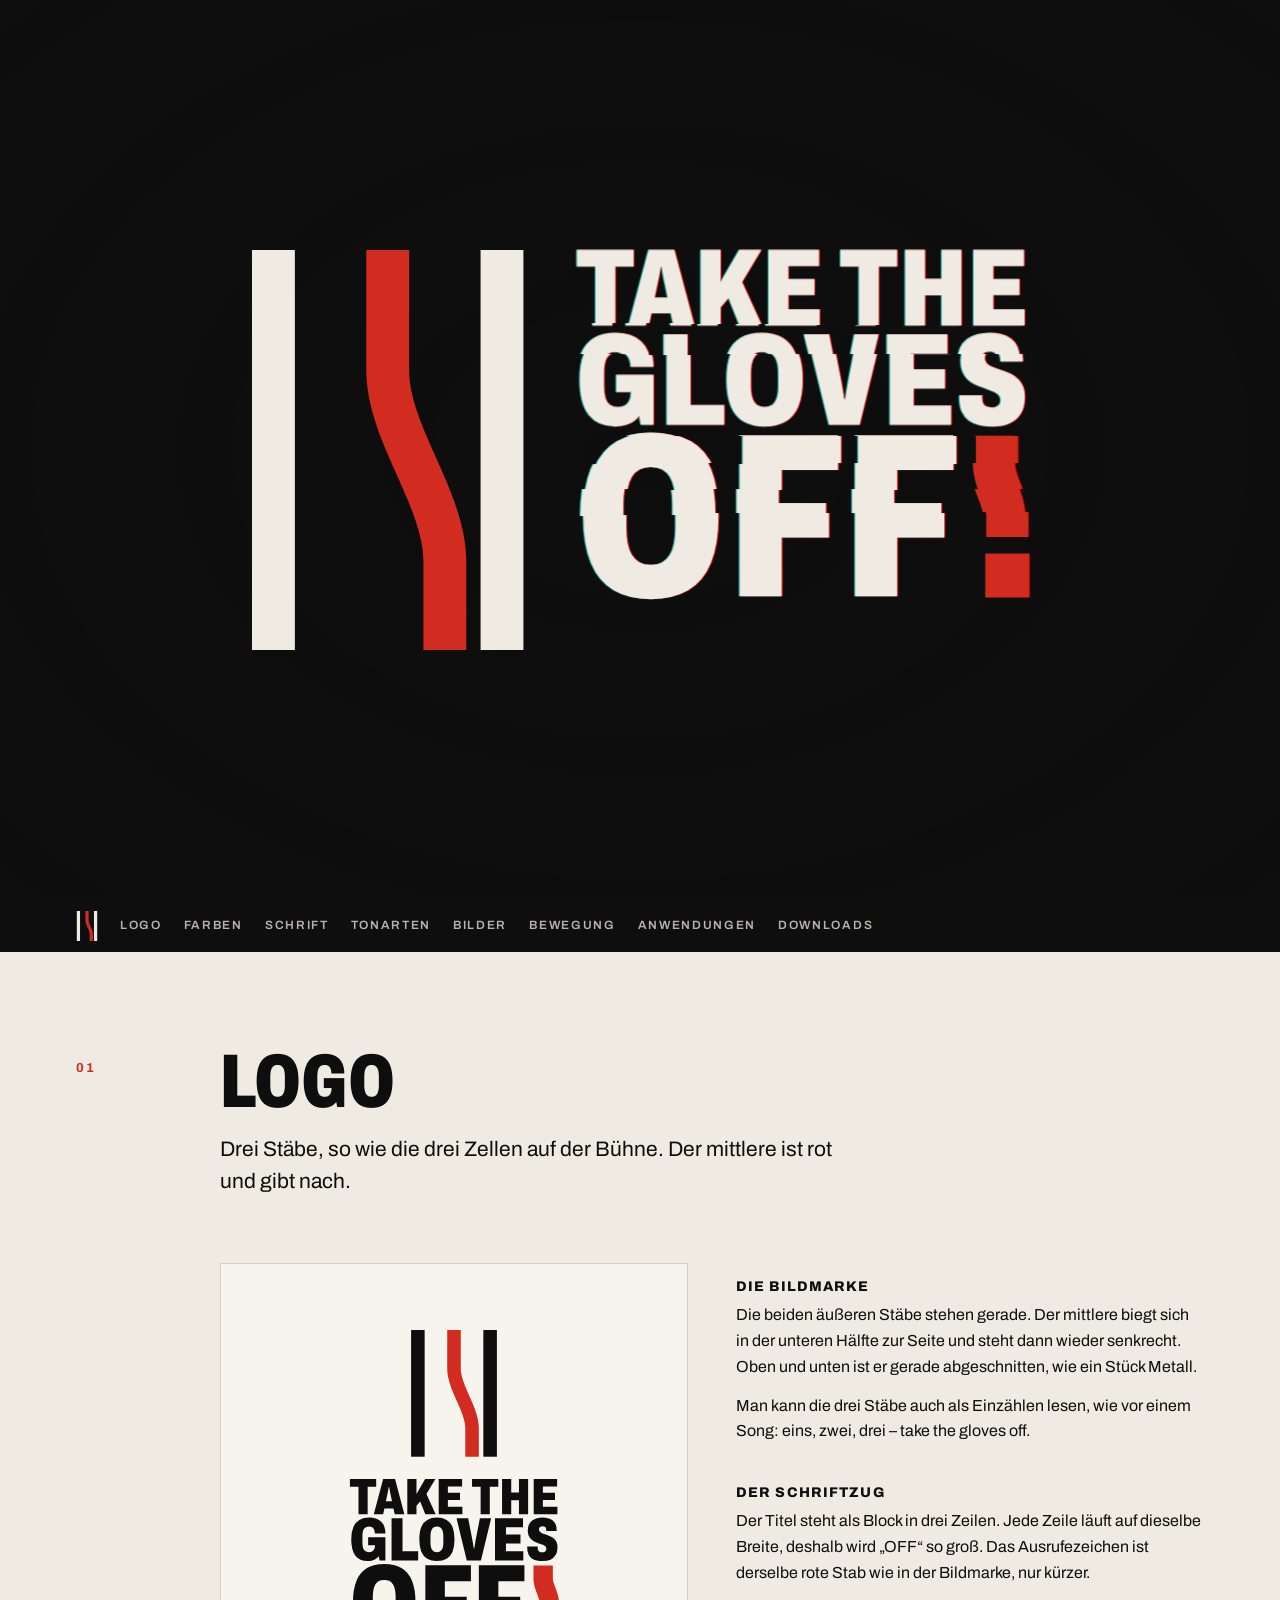
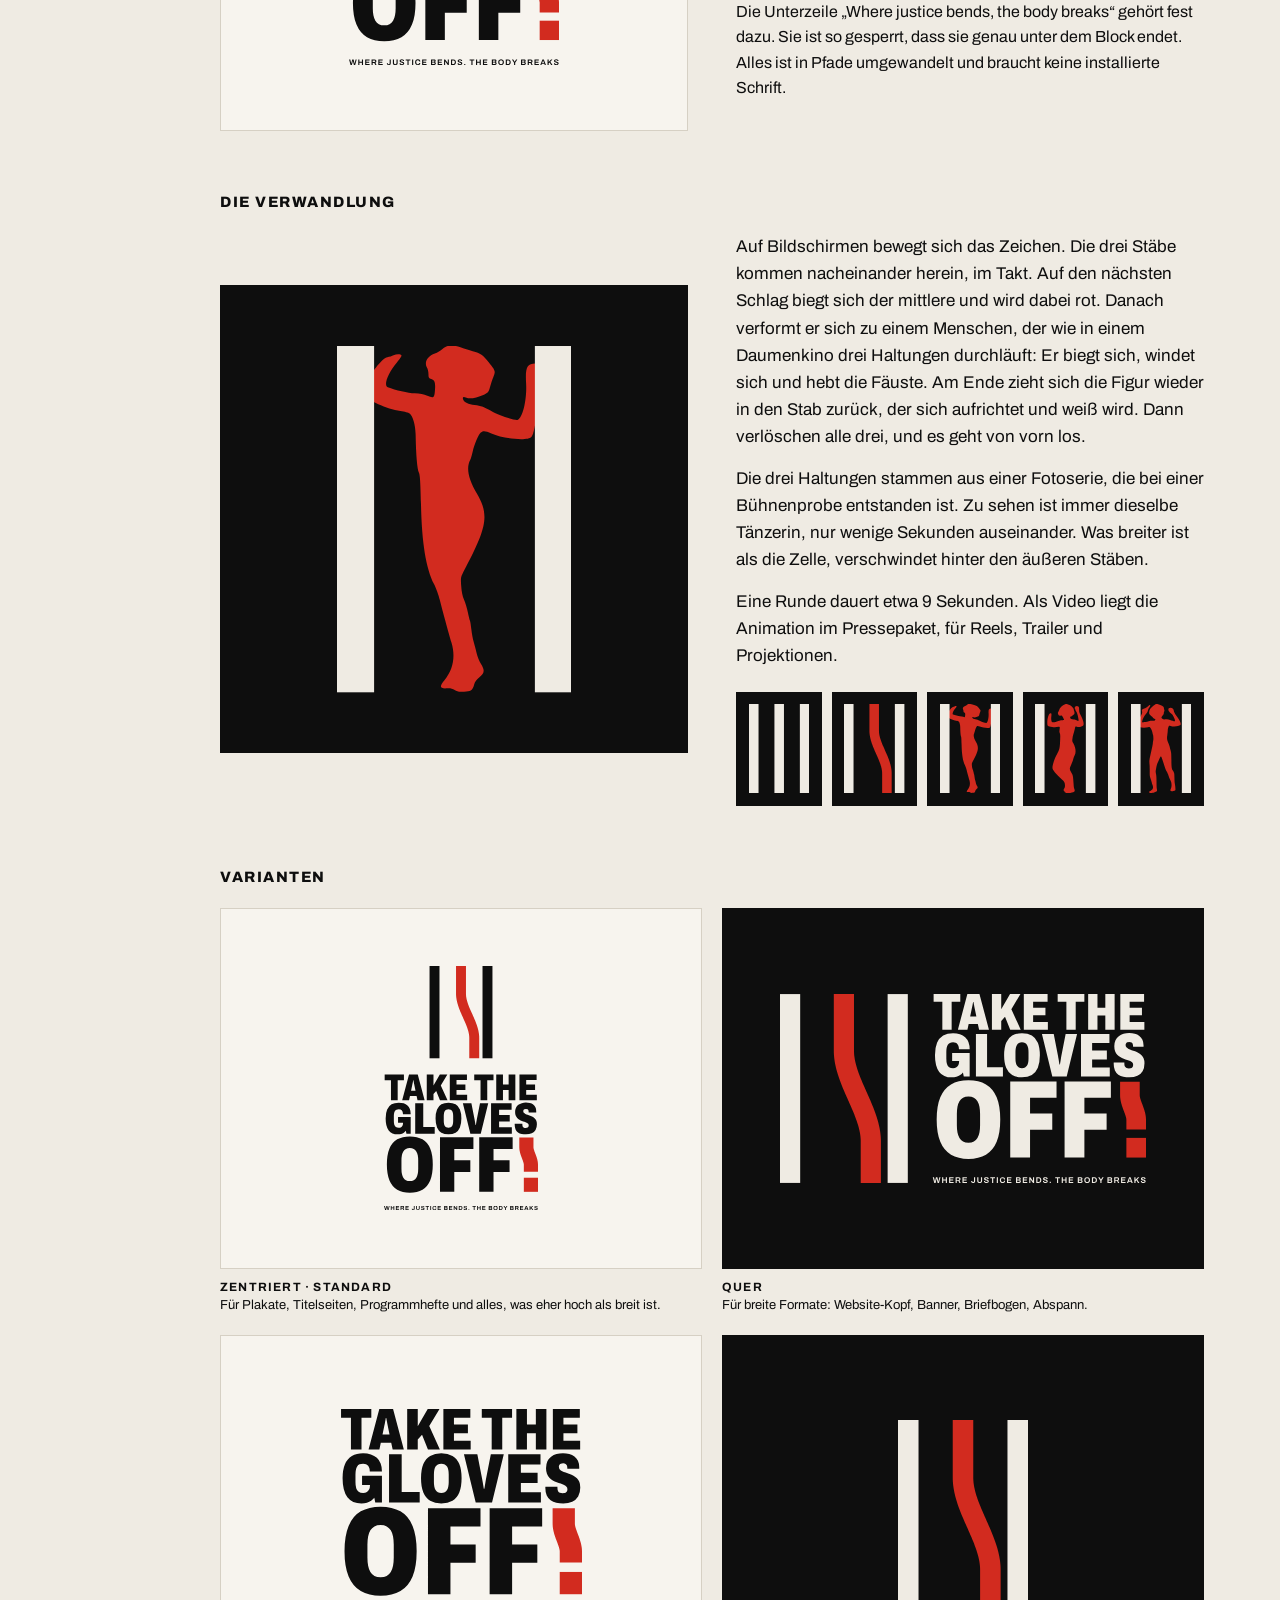
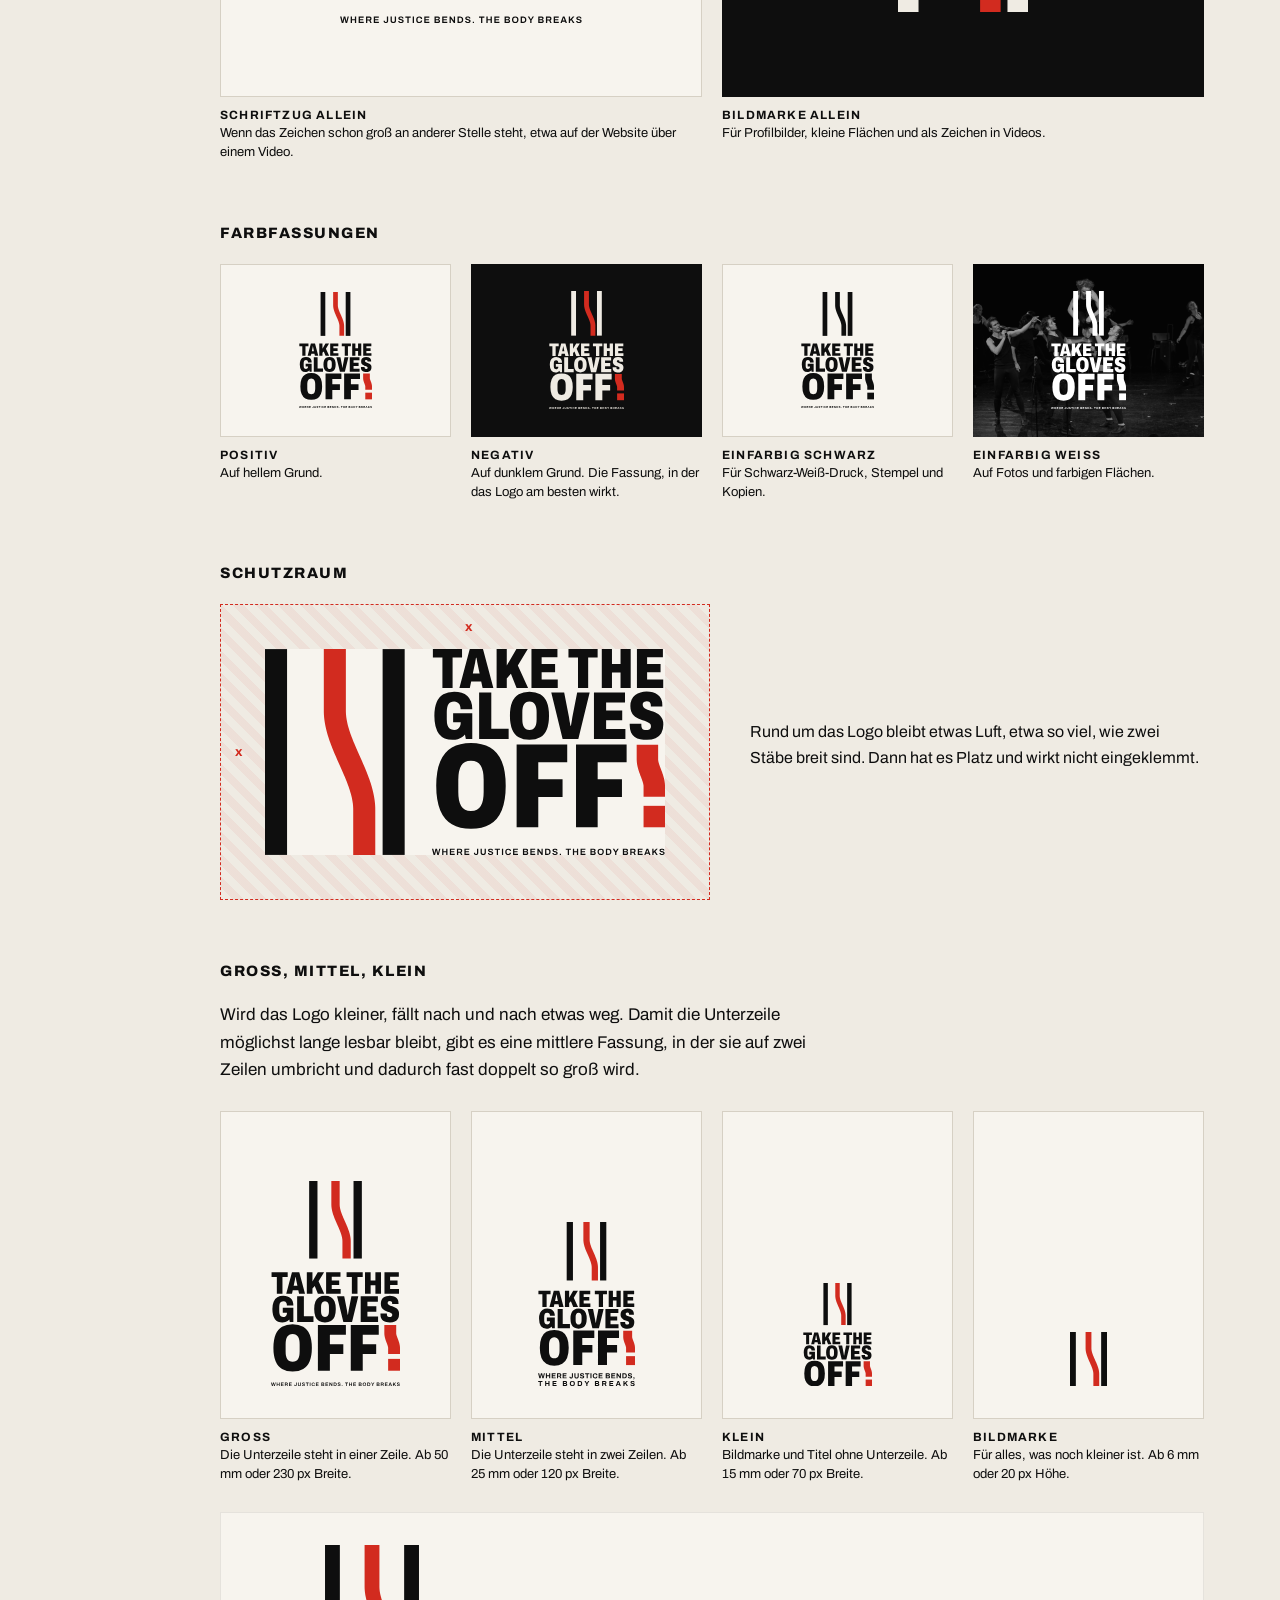
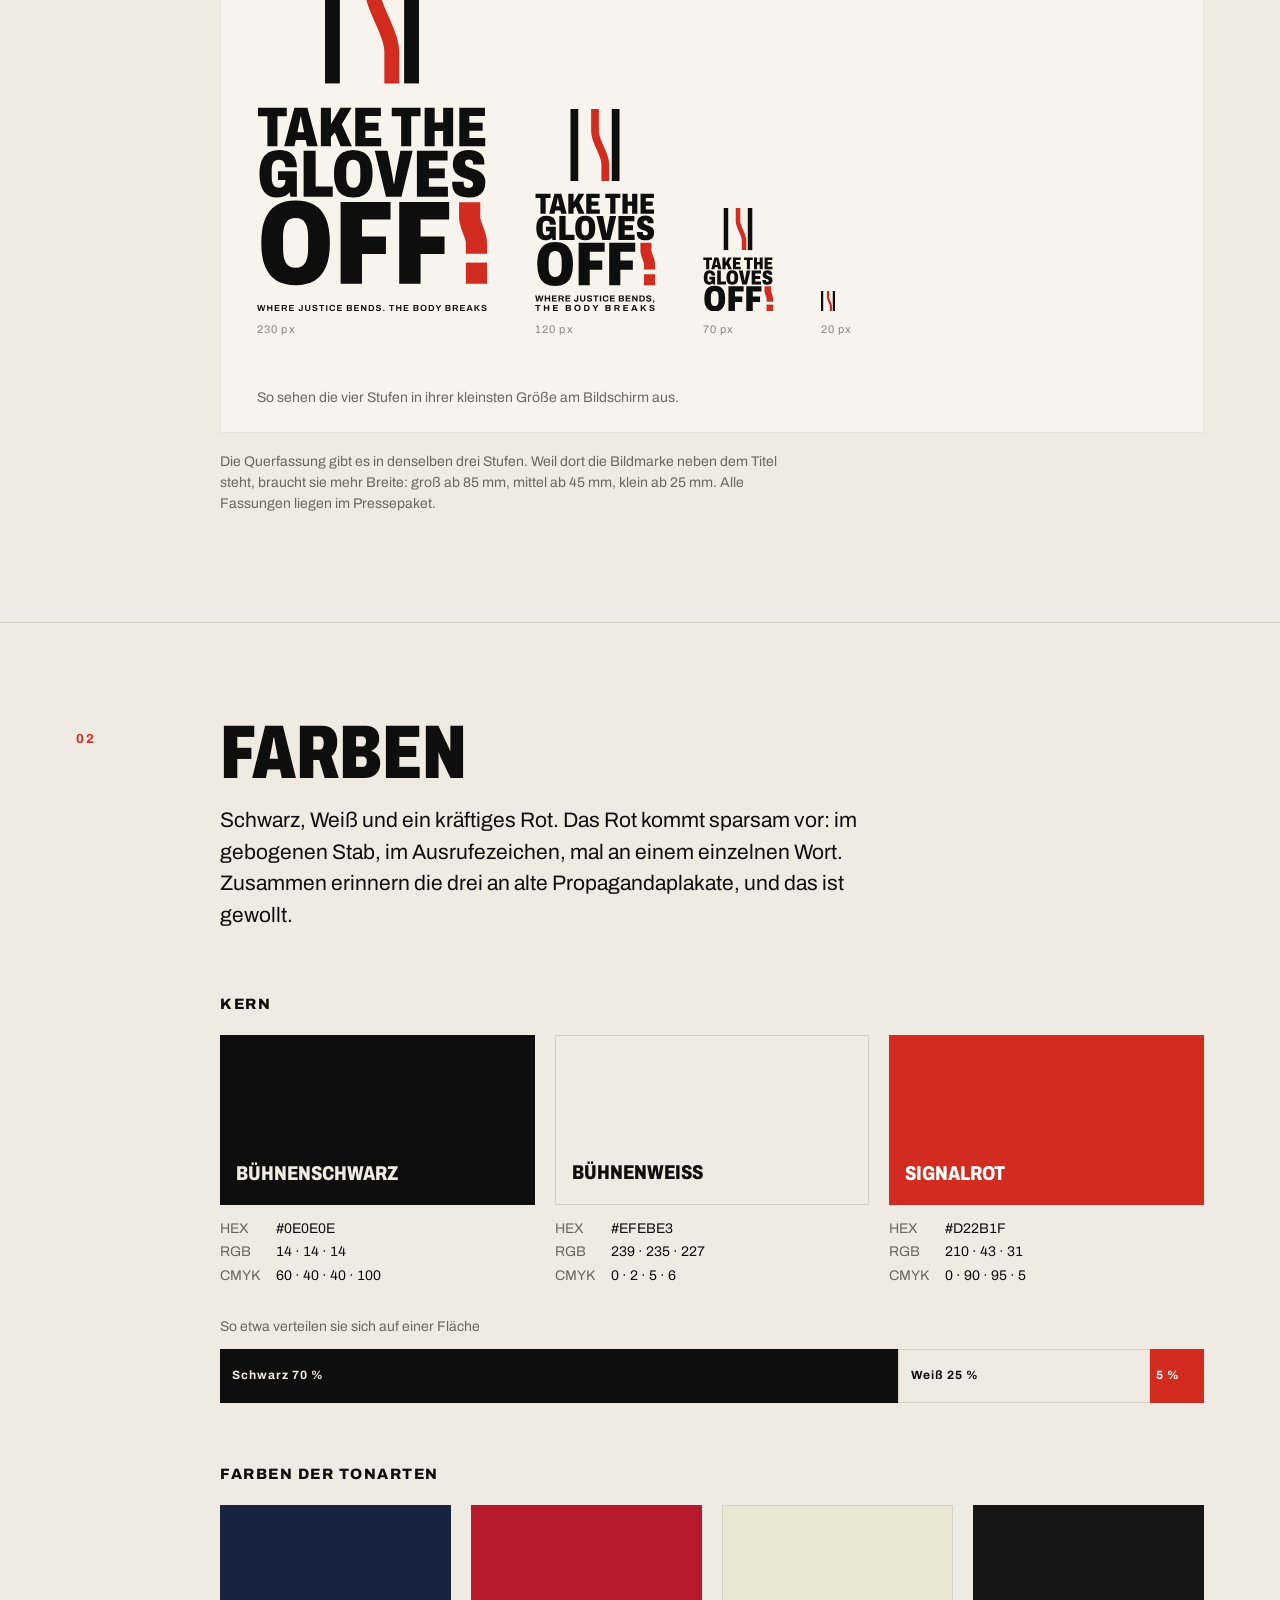
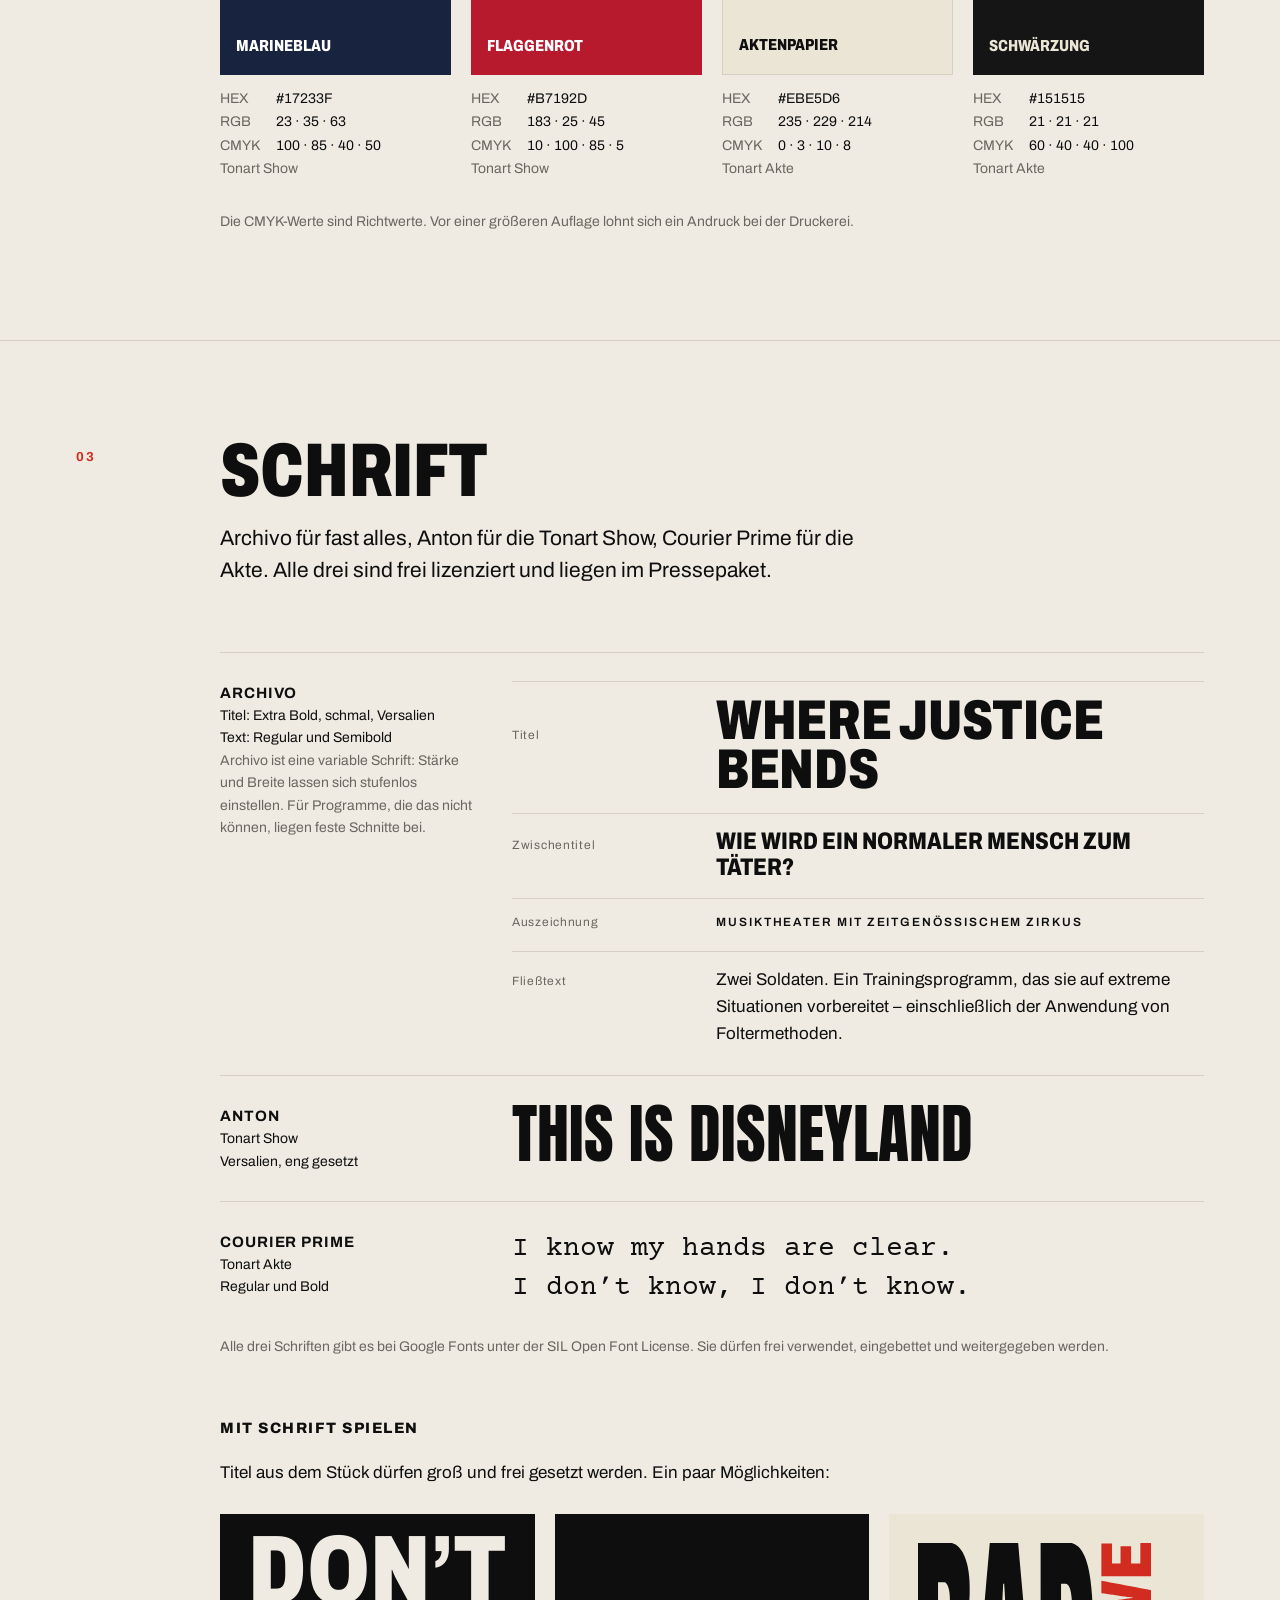
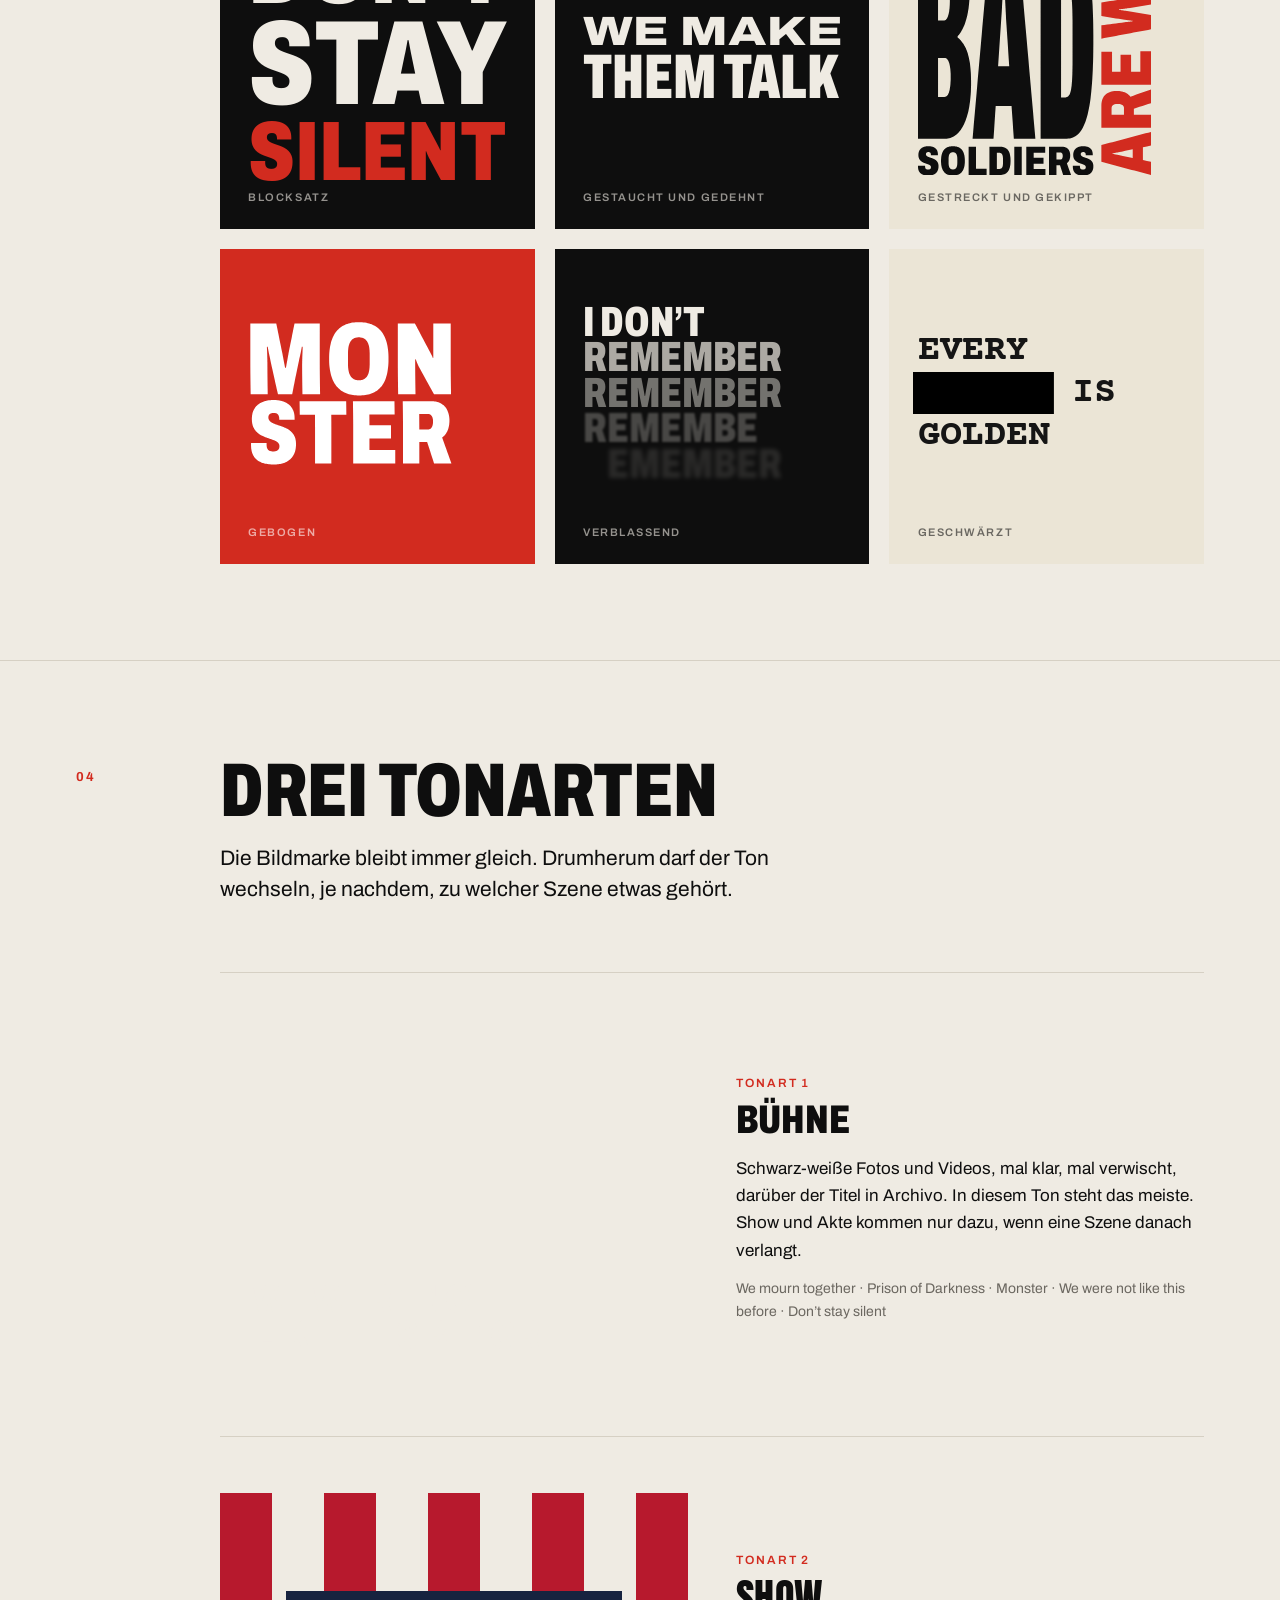
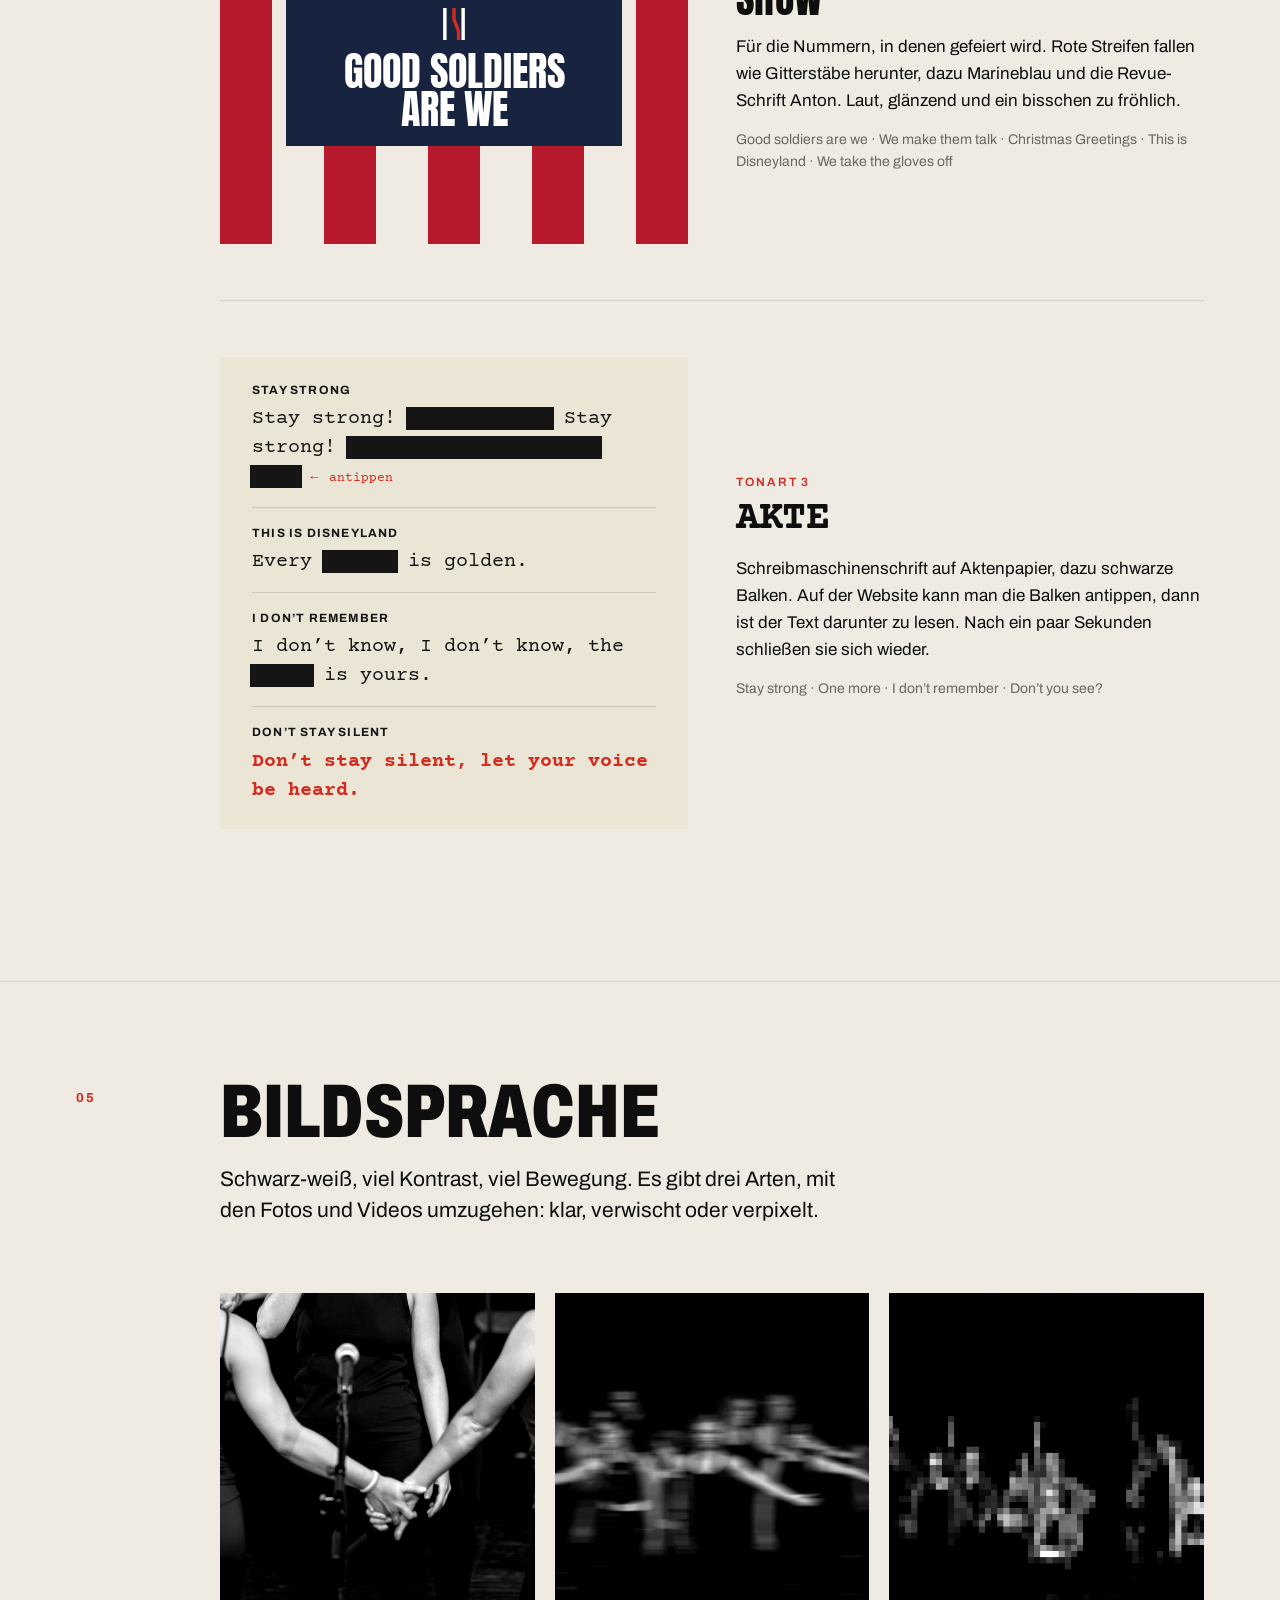
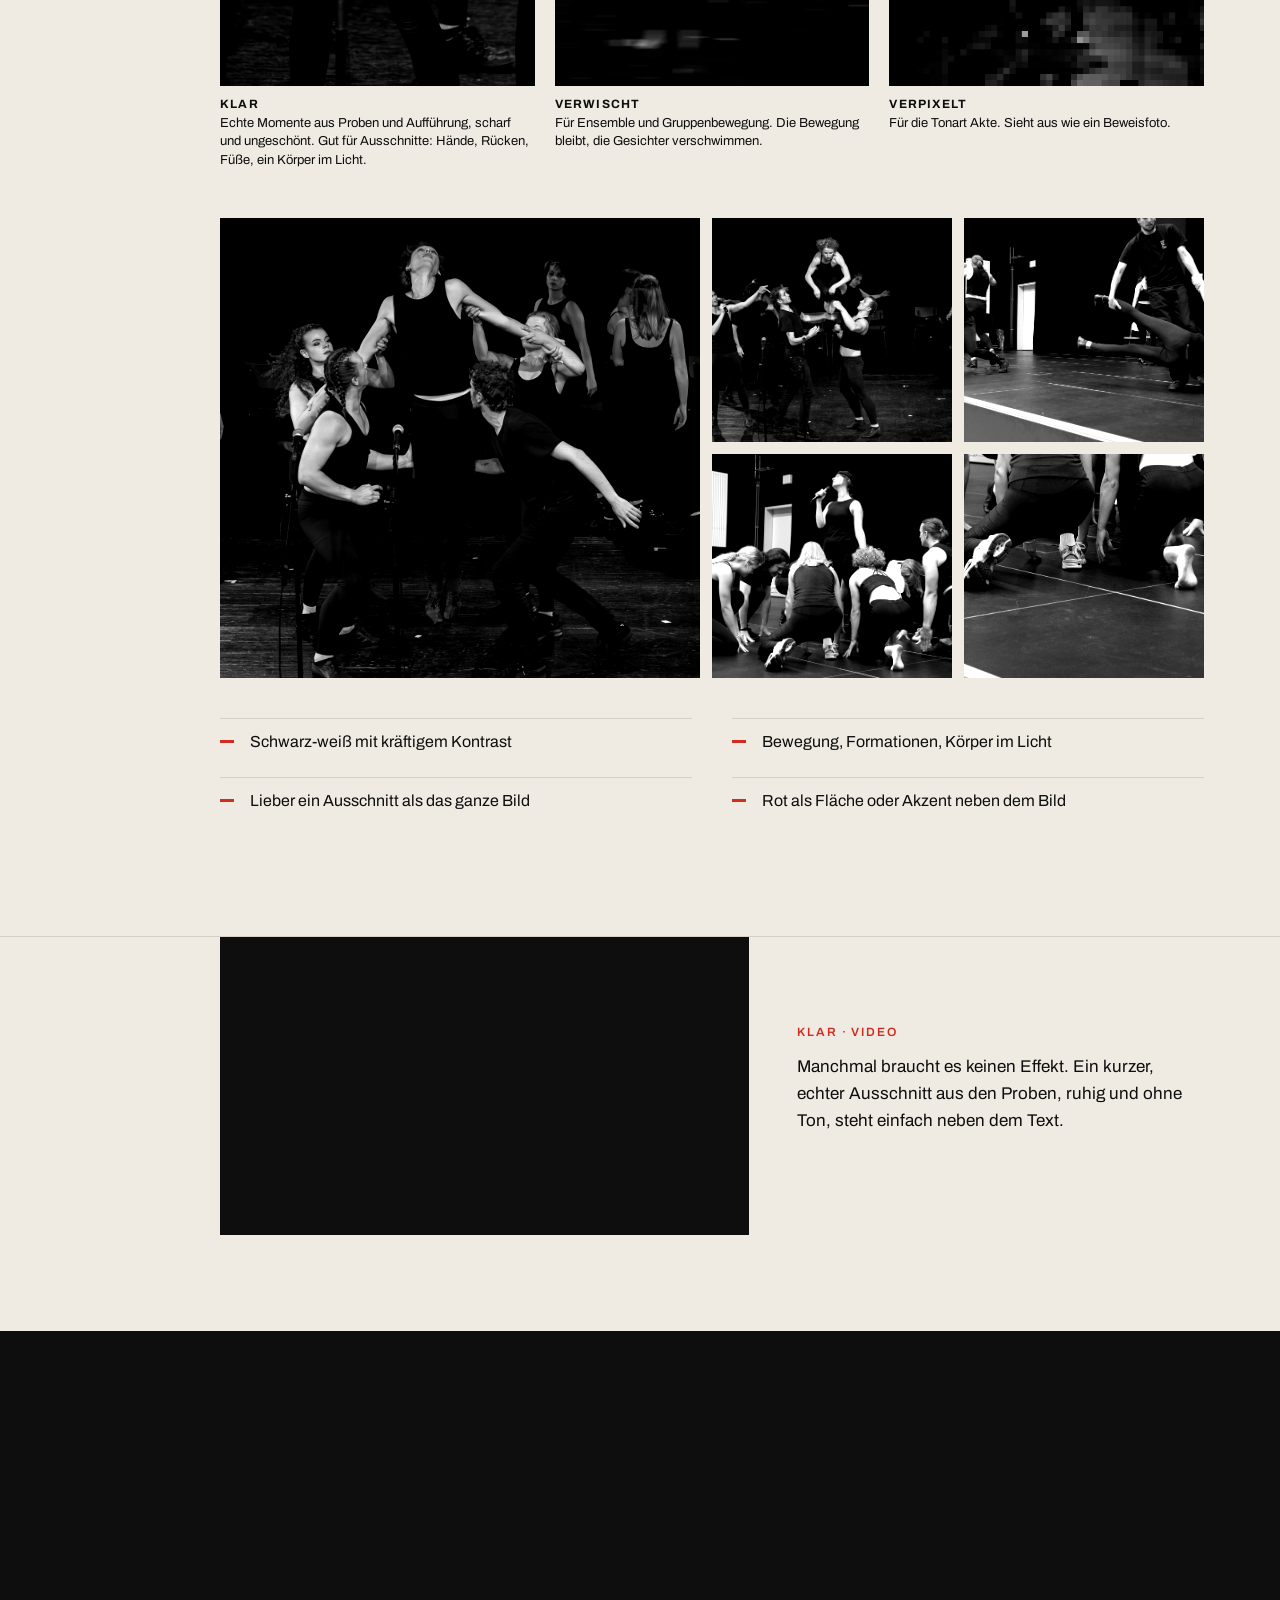
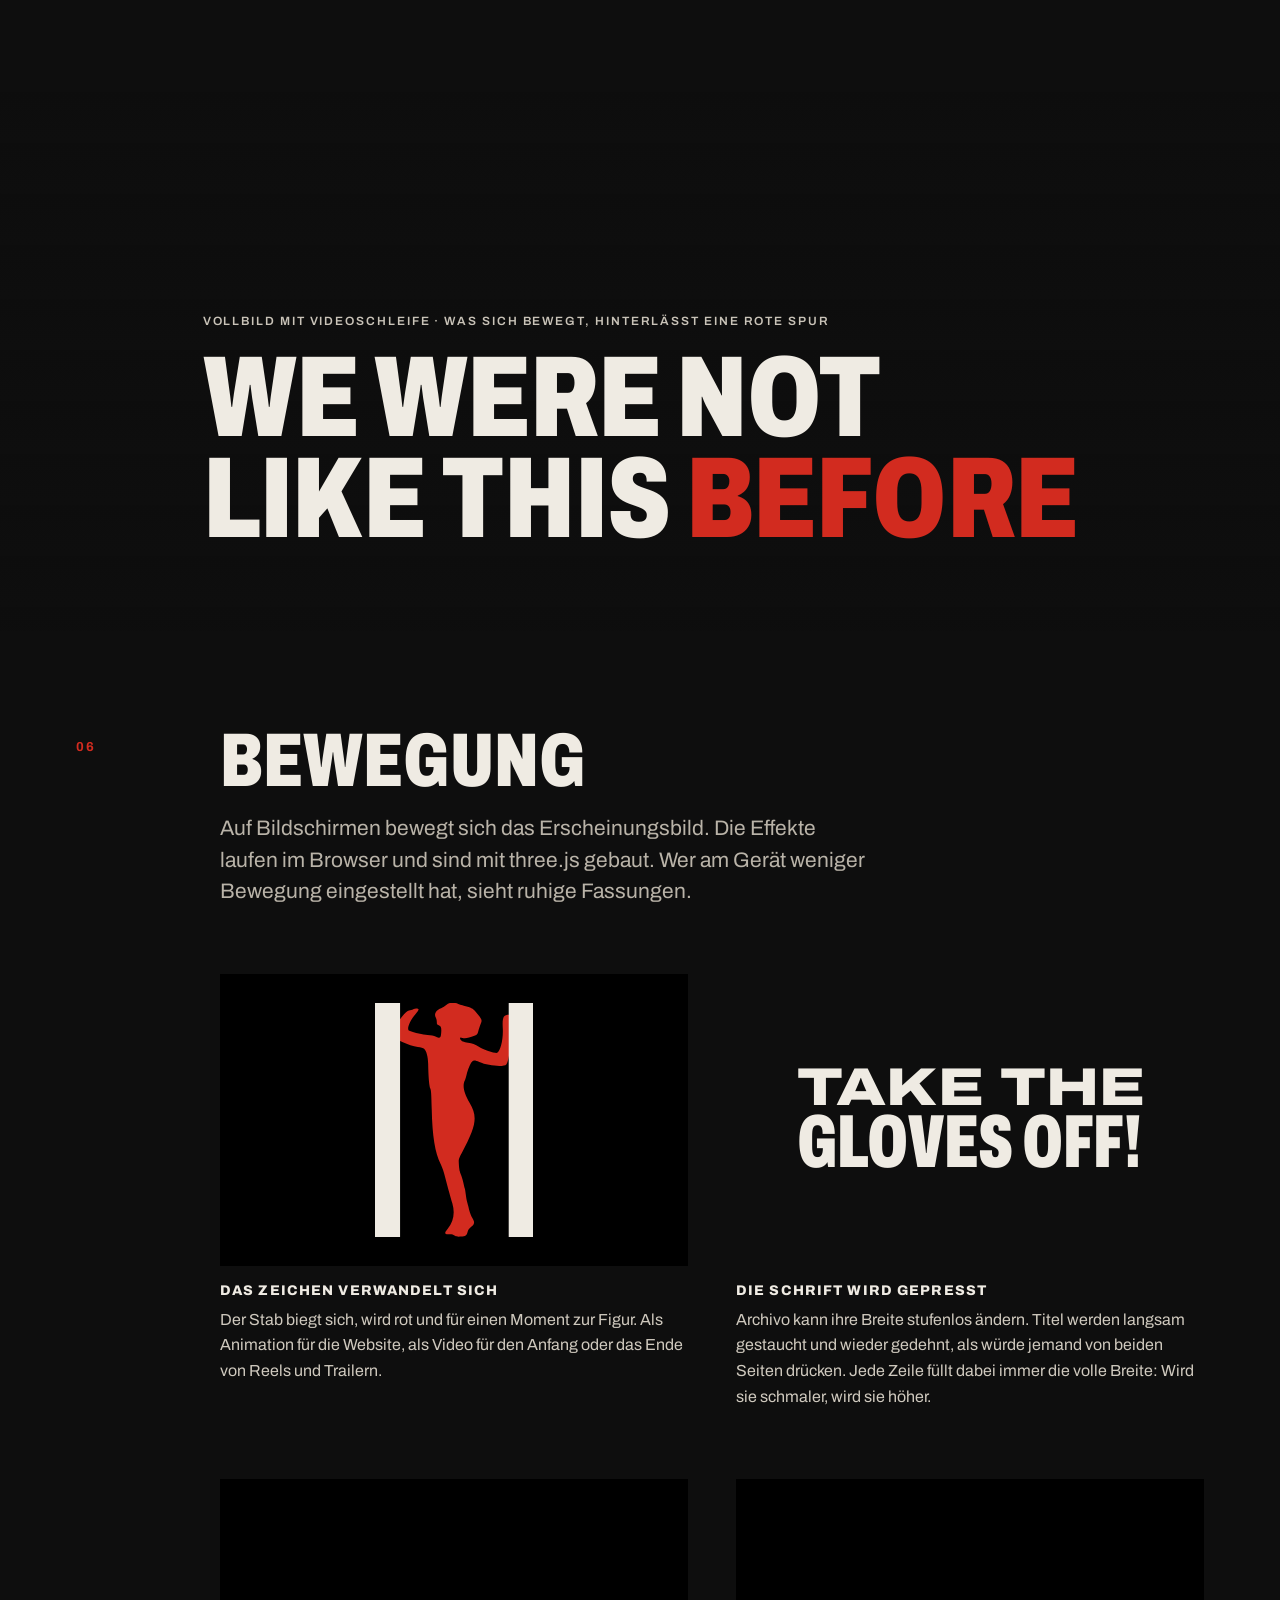
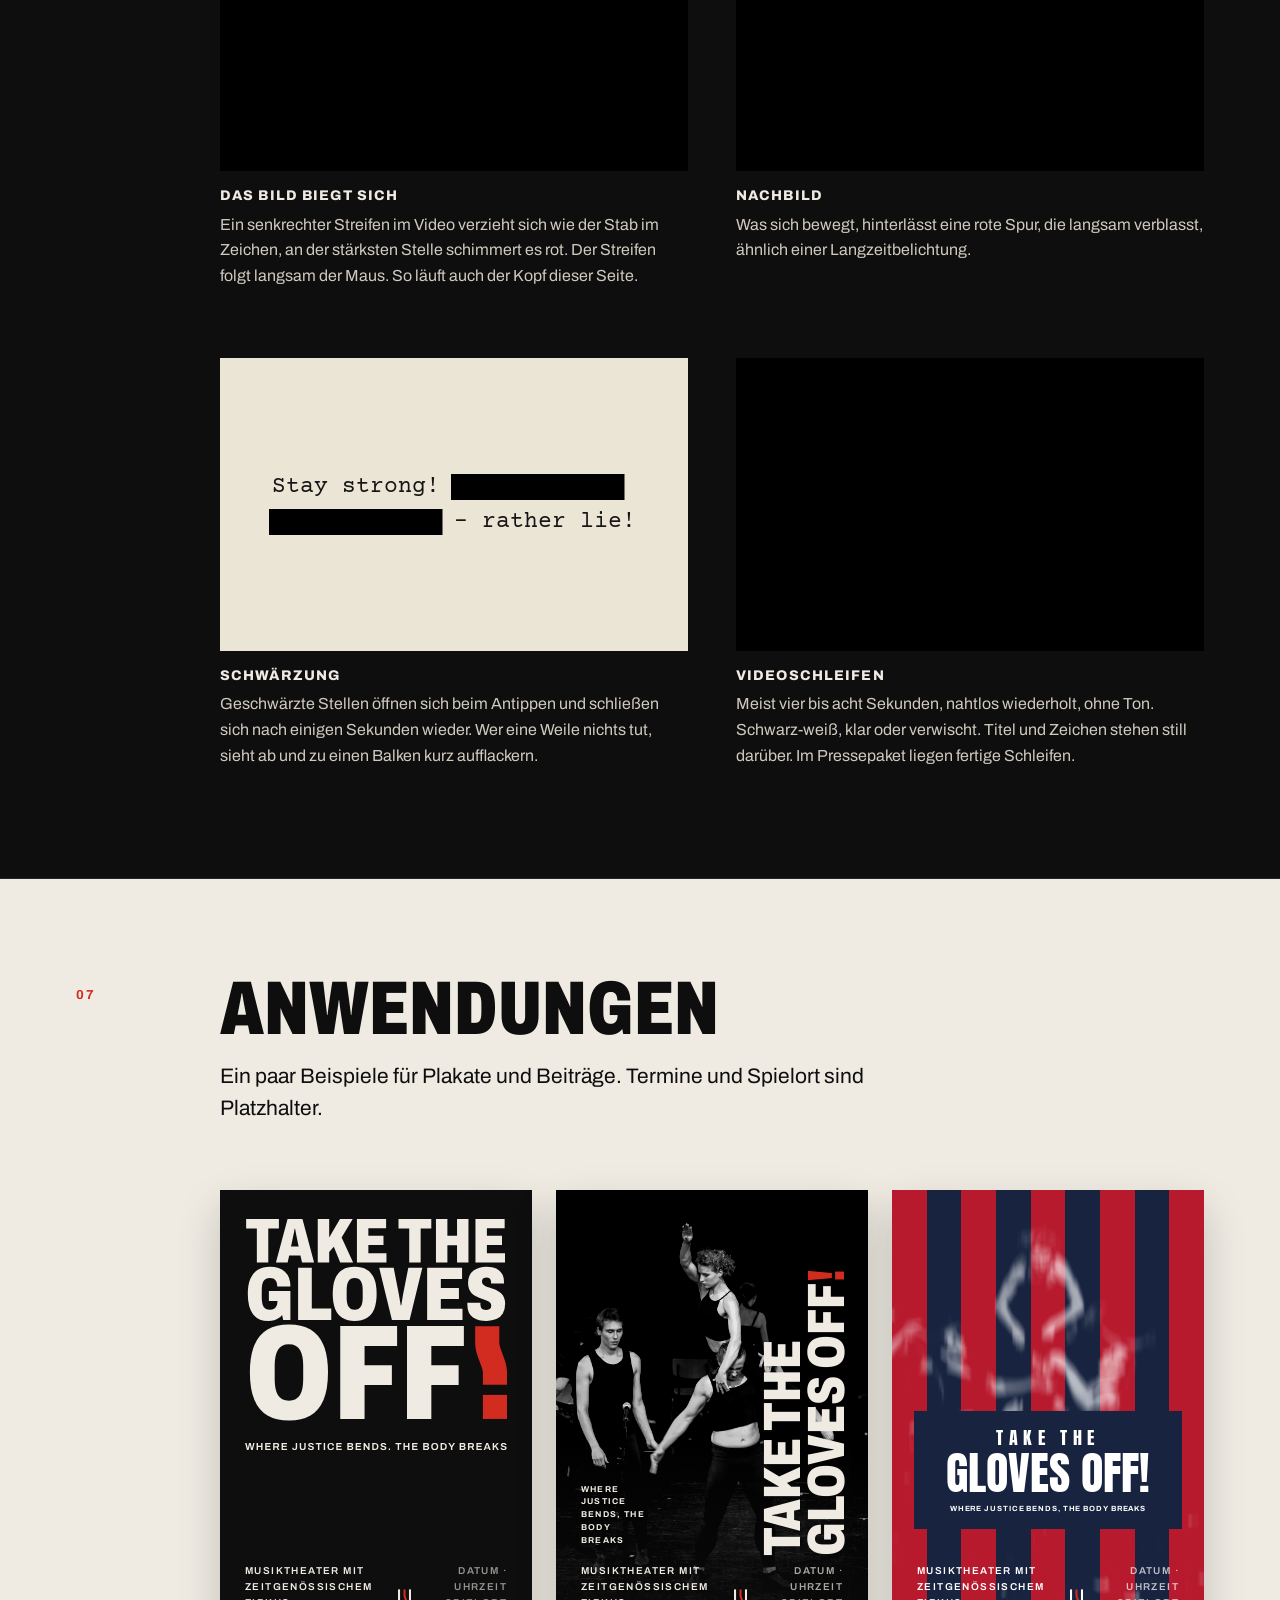
==== commit 8bc4f5ff: "Veröffentlichung aus 2444731 Co-Authored-By: Claude Opus 5.5 <noreply@anthropic.com>" ====
--- a/styleguide/index.html
+++ b/styleguide/index.html
@@ -5,7 +5,11 @@
 <meta charset="utf-8">
 <meta name="viewport" content="width=device-width, initial-scale=1">
 <script>document.documentElement.classList.add('intro');</script>
-<title>Take the gloves off! – Erscheinungsbild</title>
+<title>Take the gloves off! – Styleguide</title>
+<link rel="icon" href="assets/icon/favicon.ico" sizes="32x32">
+<link rel="icon" href="assets/icon/favicon.svg" type="image/svg+xml">
+<link rel="apple-touch-icon" href="assets/icon/apple-touch-icon.png">
+<meta name="theme-color" content="#0e0e0e">
 <style>
 @font-face { font-family: "Archivo"; src: url("assets/fonts/Archivo-VF.ttf") format("truetype"); font-weight: 100 900; font-stretch: 62% 125%; }
 @font-face { font-family: "Anton"; src: url("assets/fonts/Anton-Regular.ttf") format("truetype"); }
@@ -396,9 +400,9 @@
         </svg>
       </div>
       <div>
-        <p>Auf Bildschirmen bewegt sich das Zeichen. Der mittlere Stab steht zuerst weiß und gerade zwischen den anderen. Dann biegt er sich und wird dabei rot. Danach verformt er sich zu einem Menschen, der wie in einem Daumenkino drei Haltungen durchläuft: Er biegt sich, windet sich und hebt die Fäuste. Am Ende zieht sich die Figur wieder in den Stab zurück, der sich aufrichtet und weiß wird.</p>
+        <p>Auf Bildschirmen bewegt sich das Zeichen. Die drei Stäbe kommen nacheinander herein, im Takt. Auf den nächsten Schlag biegt sich der mittlere und wird dabei rot. Danach verformt er sich zu einem Menschen, der wie in einem Daumenkino drei Haltungen durchläuft: Er biegt sich, windet sich und hebt die Fäuste. Am Ende zieht sich die Figur wieder in den Stab zurück, der sich aufrichtet und weiß wird. Dann verlöschen alle drei, und es geht von vorn los.</p>
         <p>Die drei Haltungen stammen aus einer Fotoserie, die bei einer Bühnenprobe entstanden ist. Zu sehen ist immer dieselbe Tänzerin, nur wenige Sekunden auseinander. Was breiter ist als die Zelle, verschwindet hinter den äußeren Stäben.</p>
-        <p>Eine Runde dauert etwa 8 Sekunden. Als Video liegt die Animation im Pressepaket, für Reels, Trailer und Projektionen.</p>
+        <p>Eine Runde dauert etwa 9 Sekunden. Als Video liegt die Animation im Pressepaket, für Reels, Trailer und Projektionen.</p>
         <div class="frames" aria-hidden="true"><div><svg viewBox="21.5 8 57 84"><path d="M45.50 8.00 L45.50 33.20 L45.50 33.92 L45.50 34.64 L45.50 35.36 L45.50 36.08 L45.50 36.80 L45.50 37.52 L45.50 38.24 L45.50 38.96 L45.50 39.68 L45.50 40.40 L45.50 41.12 L45.50 41.84 L45.50 42.56 L45.50 43.28 L45.50 44.00 L45.50 44.72 L45.50 45.44 L45.50 46.16 L45.50 46.88 L45.50 47.60 L45.50 48.32 L45.50 49.04 L45.50 49.76 L45.50 50.48 L45.50 51.20 L45.50 51.92 L45.50 52.64 L45.50 53.36 L45.50 54.08 L45.50 54.80 L45.50 55.52 L45.50 56.24 L45.50 56.96 L45.50 57.68 L45.50 58.40 L45.50 59.12 L45.50 59.84 L45.50 60.56 L45.50 61.28 L45.50 62.00 L45.50 62.72 L45.50 63.44 L45.50 64.16 L45.50 64.88 L45.50 65.60 L45.50 66.32 L45.50 67.04 L45.50 67.76 L45.50 68.48 L45.50 69.20 L45.50 69.92 L45.50 70.64 L45.50 71.36 L45.50 72.08 L45.50 72.80 L45.50 73.52 L45.50 92.00 L54.50 92.00 L54.50 73.52 L54.50 72.80 L54.50 72.08 L54.50 71.36 L54.50 70.64 L54.50 69.92 L54.50 69.20 L54.50 68.48 L54.50 67.76 L54.50 67.04 L54.50 66.32 L54.50 65.60 L54.50 64.88 L54.50 64.16 L54.50 63.44 L54.50 62.72 L54.50 62.00 L54.50 61.28 L54.50 60.56 L54.50 59.84 L54.50 59.12 L54.50 58.40 L54.50 57.68 L54.50 56.96 L54.50 56.24 L54.50 55.52 L54.50 54.80 L54.50 54.08 L54.50 53.36 L54.50 52.64 L54.50 51.92 L54.50 51.20 L54.50 50.48 L54.50 49.76 L54.50 49.04 L54.50 48.32 L54.50 47.60 L54.50 46.88 L54.50 46.16 L54.50 45.44 L54.50 44.72 L54.50 44.00 L54.50 43.28 L54.50 42.56 L54.50 41.84 L54.50 41.12 L54.50 40.40 L54.50 39.68 L54.50 38.96 L54.50 38.24 L54.50 37.52 L54.50 36.80 L54.50 36.08 L54.50 35.36 L54.50 34.64 L54.50 33.92 L54.50 33.20 L54.50 8.00 Z" fill="#efebe3"/><rect x="21.5" y="8" width="9" height="84" fill="#efebe3"/><rect x="69.5" y="8" width="9" height="84" fill="#efebe3"/></svg></div><div><svg viewBox="21.5 8 57 84"><path d="M45.50 8.00 L45.50 33.20 L45.51 34.06 L45.55 34.92 L45.62 35.77 L45.71 36.61 L45.82 37.45 L45.95 38.28 L46.10 39.10 L46.27 39.92 L46.46 40.73 L46.66 41.54 L46.88 42.34 L47.11 43.14 L47.35 43.92 L47.61 44.71 L47.87 45.49 L48.15 46.26 L48.44 47.03 L48.73 47.79 L49.03 48.55 L49.33 49.31 L49.65 50.06 L49.96 50.80 L50.28 51.55 L50.60 52.28 L50.92 53.02 L51.25 53.75 L51.57 54.47 L51.89 55.19 L52.21 55.91 L52.53 56.63 L52.84 57.34 L53.15 58.04 L53.46 58.75 L53.76 59.44 L54.05 60.14 L54.34 60.83 L54.62 61.51 L54.88 62.19 L55.14 62.87 L55.39 63.54 L55.63 64.21 L55.86 64.87 L56.07 65.52 L56.27 66.18 L56.46 66.82 L56.64 67.46 L56.79 68.09 L56.94 68.72 L57.07 69.34 L57.18 69.96 L57.28 70.57 L57.36 71.17 L57.42 71.77 L57.46 72.36 L57.49 72.94 L57.50 73.52 L57.50 92.00 L66.50 92.00 L66.50 73.52 L66.49 72.66 L66.45 71.80 L66.38 70.95 L66.29 70.11 L66.18 69.27 L66.05 68.44 L65.90 67.62 L65.73 66.80 L65.54 65.99 L65.34 65.18 L65.12 64.38 L64.89 63.58 L64.65 62.80 L64.39 62.01 L64.13 61.23 L63.85 60.46 L63.56 59.69 L63.27 58.93 L62.97 58.17 L62.67 57.41 L62.35 56.66 L62.04 55.92 L61.72 55.17 L61.40 54.44 L61.08 53.70 L60.75 52.97 L60.43 52.25 L60.11 51.53 L59.79 50.81 L59.47 50.09 L59.16 49.38 L58.85 48.68 L58.54 47.97 L58.24 47.28 L57.95 46.58 L57.66 45.89 L57.38 45.21 L57.12 44.53 L56.86 43.85 L56.61 43.18 L56.37 42.51 L56.14 41.85 L55.93 41.20 L55.73 40.54 L55.54 39.90 L55.36 39.26 L55.21 38.63 L55.06 38.00 L54.93 37.38 L54.82 36.76 L54.72 36.15 L54.64 35.55 L54.58 34.95 L54.54 34.36 L54.51 33.78 L54.50 33.20 L54.50 8.00 Z" fill="#d22b1f"/><rect x="21.5" y="8" width="9" height="84" fill="#efebe3"/><rect x="69.5" y="8" width="9" height="84" fill="#efebe3"/></svg></div><div><svg viewBox="21.5 8 57 84"><path d="M50.04 91.46C49.51 91.09 49.05 91.00 48.08 91.04C46.40 91.12 46.28 90.61 47.61 89.01C49.68 86.51 50.27 83.33 49.28 79.99C48.58 77.62 47.03 71.99 46.44 69.63C46.16 68.49 45.53 66.77 45.06 65.81C43.06 61.77 42.08 55.82 41.87 46.31C41.74 40.66 41.64 39.25 41.35 38.68C40.97 37.96 40.66 34.39 40.58 29.79C40.54 27.22 39.98 25.19 39.11 24.40C38.88 24.19 37.91 23.92 36.88 23.78C33.57 23.31 28.85 21.16 28.10 19.77C27.67 18.98 27.67 18.98 28.72 16.82C30.15 13.87 32.56 10.93 33.72 10.72C34.19 10.63 34.86 10.42 35.22 10.24C35.94 9.87 37.03 9.91 37.16 10.31C37.20 10.45 36.72 11.18 36.08 11.92C33.86 14.52 32.72 17.57 33.82 17.99C35.68 18.71 38.75 19.40 40.34 19.48C41.61 19.53 42.57 19.73 43.41 20.09C44.92 20.75 45.13 20.60 45.26 18.72C45.40 16.85 45.23 16.33 44.39 16.01C43.77 15.78 43.69 15.64 43.69 14.82C43.69 14.31 43.52 13.60 43.31 13.23C42.59 11.98 43.46 10.44 45.24 9.84C45.84 9.63 46.67 9.14 47.08 8.74C48.09 7.76 49.52 7.62 51.43 8.32C52.19 8.60 53.54 9.02 54.43 9.27C56.36 9.79 56.85 10.13 58.30 11.92C59.96 13.98 59.99 14.08 59.43 15.52C59.17 16.19 58.79 17.32 58.60 18.03C58.27 19.24 58.18 19.35 57.15 19.80C55.30 20.60 53.71 20.88 52.91 20.55C52.12 20.22 51.90 20.33 52.10 20.95C52.31 21.61 53.41 22.14 54.87 22.28C56.36 22.43 57.41 22.82 58.93 23.78C60.44 24.75 64.82 26.18 65.38 25.88C66.60 25.22 67.59 20.87 67.37 17.07C67.15 13.21 67.59 12.26 69.59 12.25C70.28 12.24 71.27 13.25 71.78 14.48C72.15 15.36 71.99 15.91 70.96 17.18C70.57 17.68 70.24 18.35 70.23 18.68C70.05 24.99 69.49 29.03 68.63 30.08C67.81 31.09 61.92 30.56 58.96 29.21C57.49 28.53 56.83 28.49 56.32 29.05C55.72 29.71 54.82 31.86 54.42 33.59C54.22 34.47 53.95 35.38 53.83 35.61C52.79 37.55 53.31 40.11 55.50 43.91C58.39 48.92 57.93 51.80 52.65 61.86C51.48 64.09 51.48 64.09 51.63 66.20C51.73 67.67 51.95 68.70 52.32 69.55C52.62 70.23 53.04 71.60 53.24 72.59C53.45 73.59 53.68 74.50 53.74 74.61C53.81 74.72 53.97 75.65 54.08 76.67C54.20 77.70 54.45 79.08 54.65 79.74C54.84 80.40 55.16 81.62 55.36 82.45C55.55 83.27 56.02 84.45 56.40 85.06C57.38 86.65 57.31 87.28 56.05 88.32C55.35 88.89 54.94 89.44 54.79 90.03C54.37 91.55 54.08 91.77 52.32 91.86C51.01 91.92 50.61 91.85 50.04 91.46Z" fill="#d22b1f"/><rect x="21.5" y="8" width="9" height="84" fill="#efebe3"/><rect x="69.5" y="8" width="9" height="84" fill="#efebe3"/></svg></div><div><svg viewBox="21.5 8 57 84"><path d="M51.09 91.90C50.10 91.73 49.68 91.51 49.68 91.18C49.68 91.06 49.39 90.62 49.03 90.21C48.21 89.28 48.21 88.95 49.08 87.63C49.75 86.62 49.79 86.46 49.78 84.61C49.76 81.79 49.32 81.17 43.46 75.89C41.20 73.85 38.23 69.97 38.04 68.81C37.65 66.37 39.90 59.26 42.46 54.87C44.69 51.04 45.02 49.41 45.28 40.76C45.38 37.26 45.36 36.92 44.90 35.71C44.52 34.69 44.45 34.19 44.57 33.29C45.07 29.39 45.07 29.37 43.91 29.53C41.37 29.88 39.88 29.91 37.66 29.67C33.49 29.22 33.09 28.87 33.10 25.57C33.12 21.39 34.31 17.40 35.70 16.87C36.95 16.39 37.27 17.16 36.90 19.72C36.60 21.75 36.89 24.14 37.53 24.93C38.08 25.62 41.05 25.19 43.50 24.07C45.02 23.38 45.46 23.27 47.03 23.25C48.01 23.23 48.89 23.15 48.97 23.08C49.14 22.90 47.37 19.47 46.92 19.10C46.72 18.94 46.22 18.89 45.57 18.97C44.20 19.13 43.73 18.83 43.31 17.54C42.93 16.36 43.04 15.76 43.83 14.75C44.07 14.45 44.42 13.68 44.60 13.04C45.17 11.10 49.02 7.98 50.85 7.98C53.72 7.98 58.11 11.21 58.14 13.33C58.15 13.67 58.29 14.19 58.46 14.49C58.63 14.78 58.77 15.53 58.78 16.16C58.78 17.28 58.78 17.28 57.26 18.59C56.42 19.31 55.61 19.90 55.44 19.90C54.96 19.90 54.61 20.51 54.75 21.09C54.95 21.87 56.05 22.36 57.96 22.51C59.32 22.62 59.83 22.77 60.74 23.33C62.68 24.54 62.90 24.27 62.38 21.36C61.77 17.99 61.19 16.14 60.39 15.02C59.99 14.45 59.65 13.82 59.65 13.63C59.65 13.44 59.50 13.06 59.31 12.80C57.97 10.88 60.78 8.72 62.41 10.42C63.07 11.10 63.09 11.19 63.16 13.40C63.23 15.68 63.23 15.68 64.90 19.15C67.22 23.96 67.94 27.03 67.03 28.20C66.13 29.33 63.16 29.95 61.02 29.43C59.59 29.09 59.69 28.98 59.02 31.76C58.75 32.93 58.22 34.86 57.85 36.05C57.49 37.25 57.10 38.86 57.00 39.63C56.54 43.20 56.49 42.81 57.68 45.09C59.97 49.44 60.43 53.54 58.96 56.45C58.54 57.27 57.89 59.01 57.51 60.30C57.13 61.59 56.34 63.71 55.75 65.00C53.95 68.94 53.95 69.74 55.74 72.69C57.35 75.34 57.51 76.12 57.91 83.23C58.07 85.98 58.22 87.09 58.56 87.95C59.18 89.52 59.14 90.23 58.40 90.75C57.13 91.66 53.18 92.28 51.09 91.90Z" fill="#d22b1f"/><rect x="21.5" y="8" width="9" height="84" fill="#efebe3"/><rect x="69.5" y="8" width="9" height="84" fill="#efebe3"/></svg></div><div><svg viewBox="21.5 8 57 84"><path d="M38.90 91.71C38.41 91.33 38.58 90.53 39.20 90.33C39.94 90.10 41.42 88.89 41.86 88.17C42.45 87.20 42.41 85.84 41.75 84.26C41.44 83.54 41.19 82.78 41.19 82.58C41.19 82.38 40.73 80.81 40.16 79.10C39.13 75.98 39.13 75.98 39.18 71.31C39.21 68.70 39.12 65.82 38.98 64.80C38.63 62.22 38.96 59.74 40.58 52.92C41.31 49.82 41.99 46.40 42.09 45.31C42.19 44.21 42.36 42.97 42.47 42.55C42.77 41.36 42.62 37.66 42.24 36.90C42.06 36.55 41.79 35.56 41.65 34.72C41.34 32.90 40.03 30.25 39.29 29.91C38.92 29.74 38.45 29.78 37.51 30.03C33.63 31.09 27.77 30.17 26.90 28.37C26.40 27.34 27.53 24.66 30.72 19.27C32.10 16.95 32.21 16.48 31.82 14.37C31.65 13.45 31.65 13.45 33.39 12.58C34.34 12.10 35.37 11.63 35.68 11.54C35.98 11.45 36.84 10.79 37.59 10.08C38.50 9.21 39.06 8.83 39.30 8.92C39.94 9.16 39.82 9.96 38.98 11.02C38.21 11.98 37.80 12.88 37.35 14.53C37.11 15.40 36.70 16.12 35.96 16.97C34.12 19.06 32.55 22.03 32.05 24.36C31.85 25.28 32.29 25.66 33.17 25.32C33.52 25.18 34.46 25.04 35.27 25.01C36.24 24.96 37.23 24.74 38.24 24.32C39.54 23.79 40.04 23.71 41.67 23.73C43.42 23.76 43.64 23.71 44.17 23.22C44.86 22.58 44.78 22.39 43.55 21.84C43.03 21.61 42.39 21.09 42.09 20.65C41.80 20.22 41.22 19.69 40.81 19.47C39.19 18.60 38.48 17.48 38.61 16.03C38.82 13.63 39.34 12.65 41.33 10.83C44.76 7.71 45.46 7.45 47.84 8.44C48.61 8.76 49.71 9.17 50.27 9.35C51.49 9.73 52.45 10.62 52.45 11.39C52.45 11.69 52.62 12.47 52.82 13.12C53.17 14.23 53.17 14.35 52.82 15.08C52.62 15.51 52.45 16.26 52.45 16.76C52.45 17.53 52.29 17.83 51.35 18.87C50.05 20.29 49.91 21.07 50.82 21.79C51.80 22.55 52.94 22.79 54.08 22.47C55.32 22.12 56.73 22.31 58.39 23.05C59.62 23.60 61.90 24.22 62.68 24.23C63.30 24.23 63.05 22.84 62.05 20.75C61.04 18.62 60.40 17.77 59.06 16.81C56.11 14.69 55.95 11.54 58.80 11.56C60.67 11.57 61.94 12.79 61.94 14.56C61.94 15.40 62.88 17.03 65.04 19.93C67.82 23.65 69.13 26.96 68.16 27.83C66.67 29.18 61.56 29.66 58.81 28.69C57.98 28.40 57.72 28.39 57.45 28.61C56.89 29.08 56.20 31.49 56.20 32.97C56.20 33.72 56.00 35.70 55.75 37.37C55.25 40.74 55.44 41.93 57.04 45.42C57.40 46.21 57.81 47.45 57.95 48.17C58.10 48.90 58.40 50.09 58.64 50.82C59.48 53.49 59.57 54.33 59.62 60.53C59.67 67.38 59.89 68.99 61.01 70.79C62.35 72.95 62.46 73.46 62.51 77.64C62.54 80.07 62.68 82.17 62.90 83.31C63.34 85.61 63.59 88.46 63.40 89.19C63.08 90.47 58.63 90.62 58.63 89.35C58.63 89.11 58.88 88.44 59.19 87.86C60.07 86.21 59.93 82.54 58.91 80.49C58.07 78.81 57.06 76.24 56.57 74.55C56.37 73.88 55.76 72.56 55.21 71.62C54.66 70.68 53.95 69.10 53.64 68.09C52.95 65.82 51.61 61.79 50.74 59.32C49.86 56.84 49.53 56.82 48.59 59.21C48.20 60.18 47.54 61.67 47.10 62.52C46.12 64.45 45.74 65.72 45.16 69.04C44.69 71.66 44.69 71.66 45.13 74.04C45.48 75.95 45.57 77.44 45.59 81.53C45.60 84.89 45.71 87.12 45.90 88.06C46.27 89.80 46.09 90.33 45.01 90.79C44.55 90.99 43.83 91.30 43.40 91.49C42.30 91.97 39.44 92.11 38.90 91.71Z" fill="#d22b1f"/><rect x="21.5" y="8" width="9" height="84" fill="#efebe3"/><rect x="69.5" y="8" width="9" height="84" fill="#efebe3"/></svg></div></div>
       </div>
     </div>
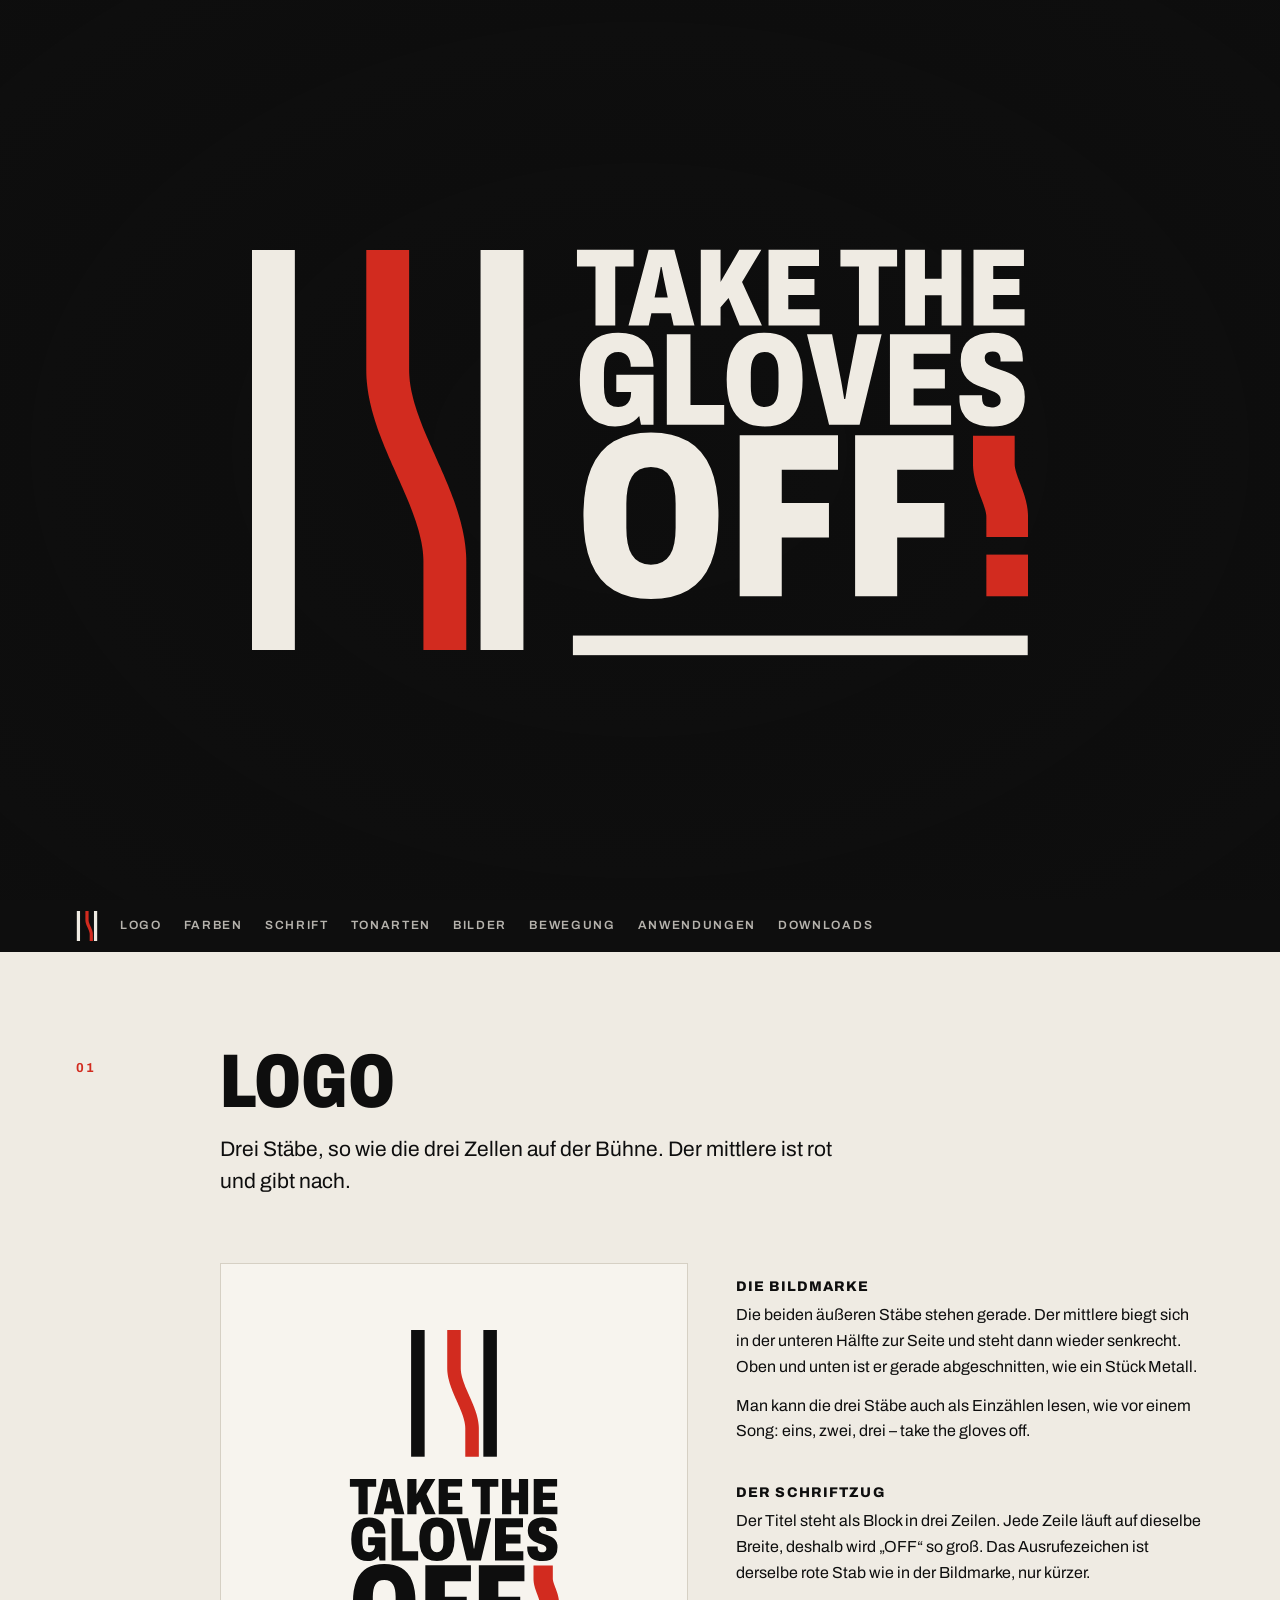
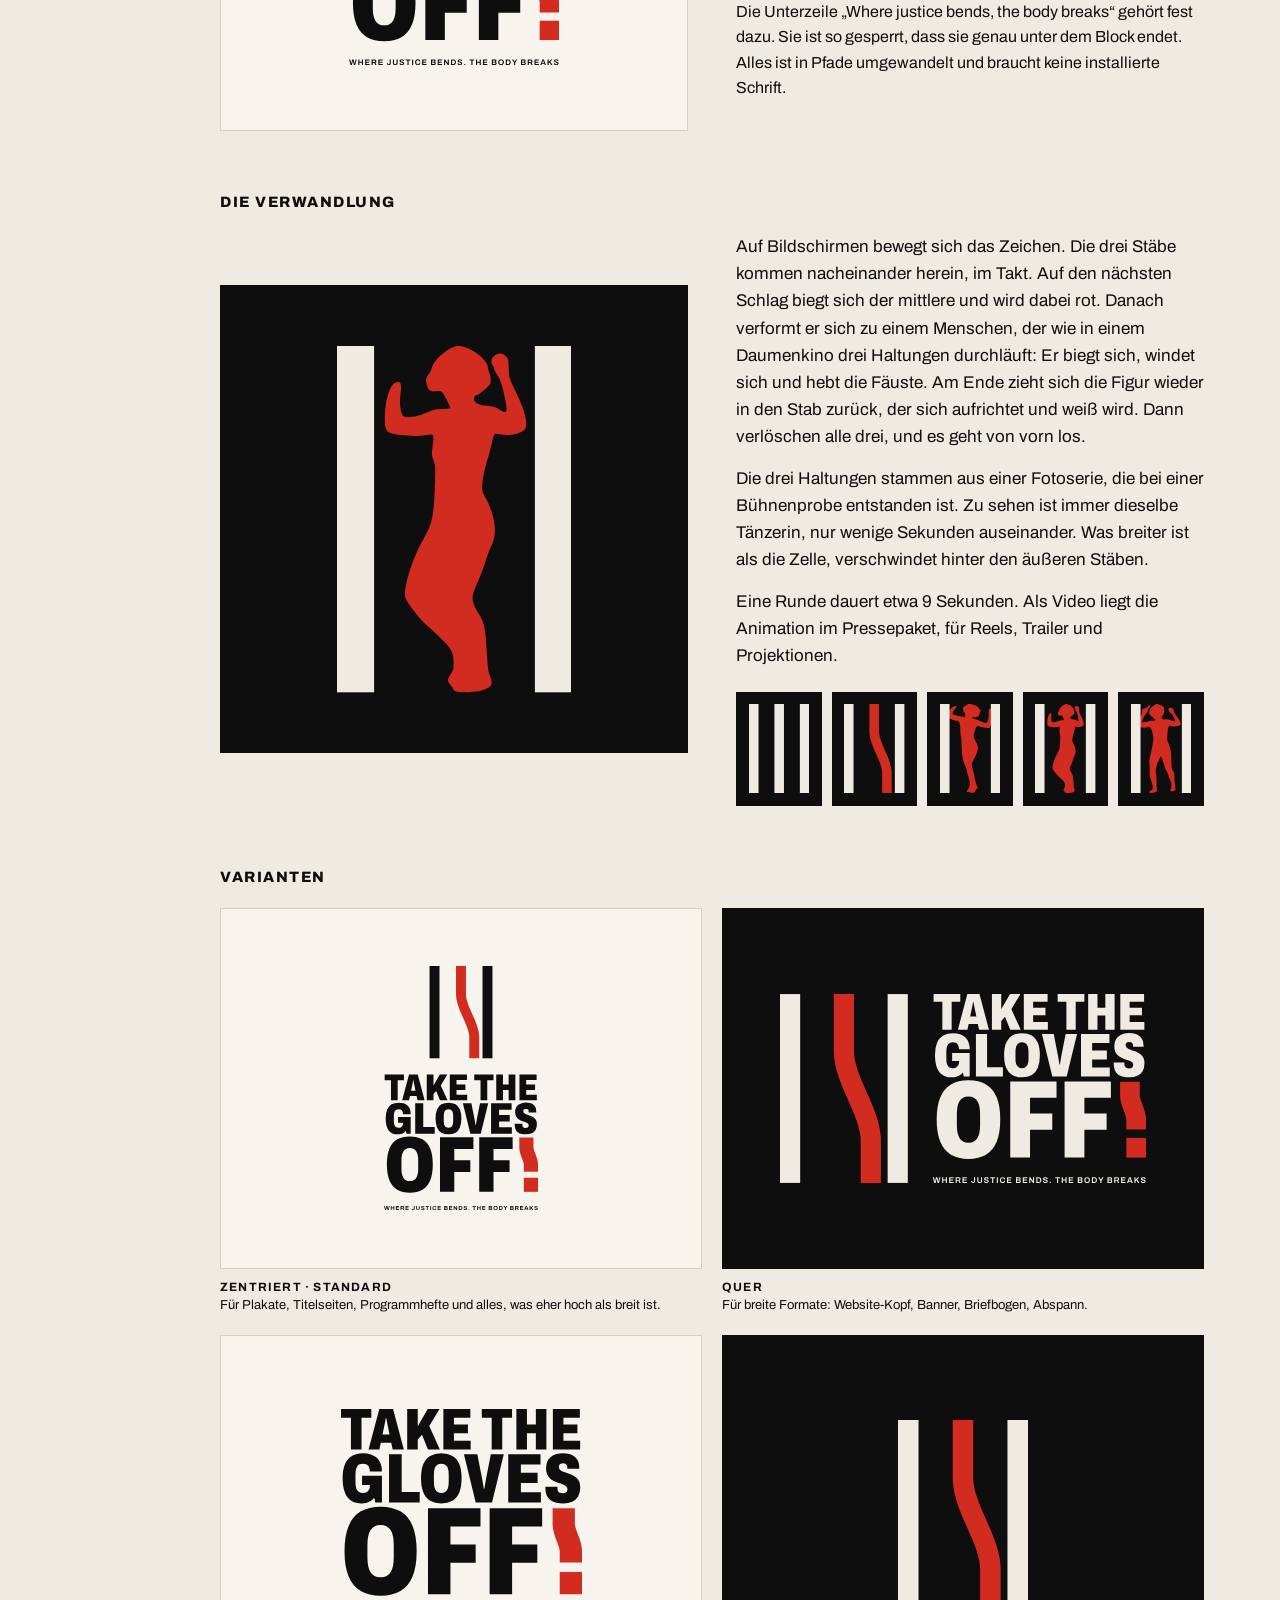
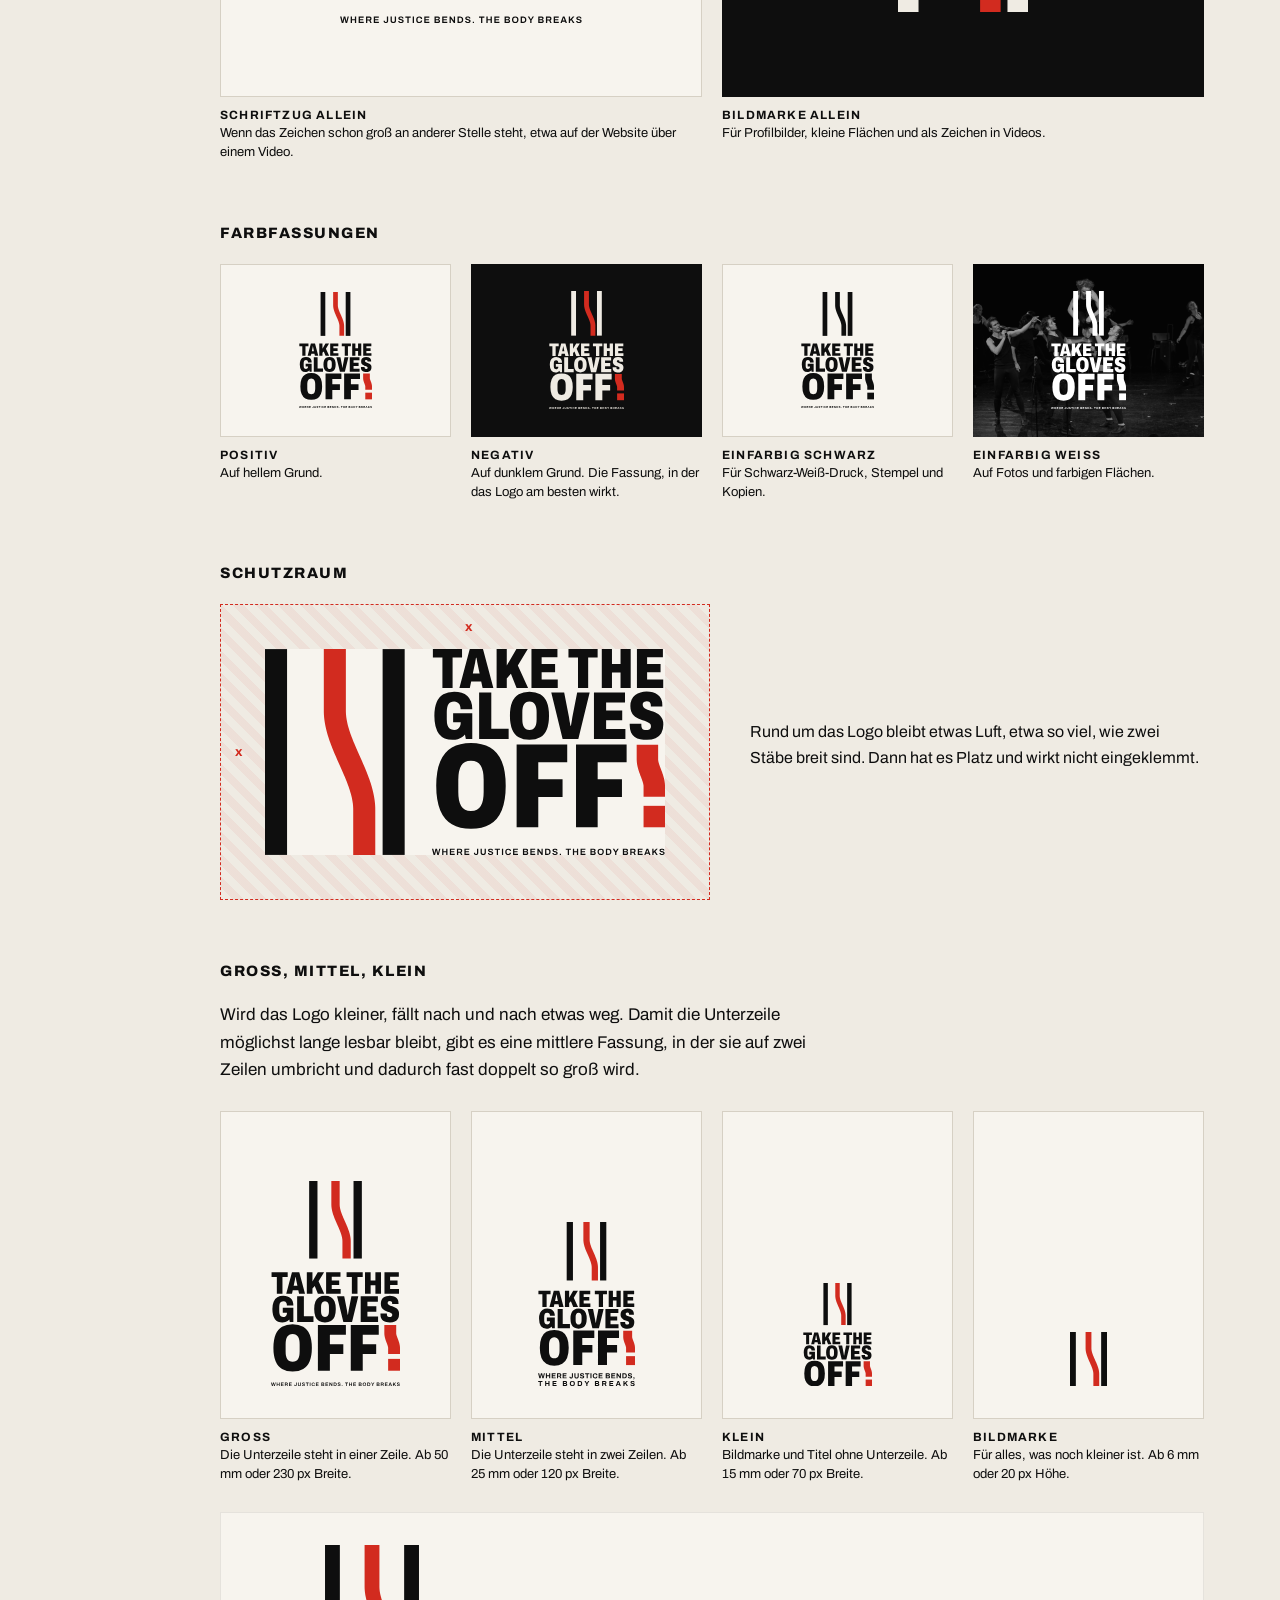
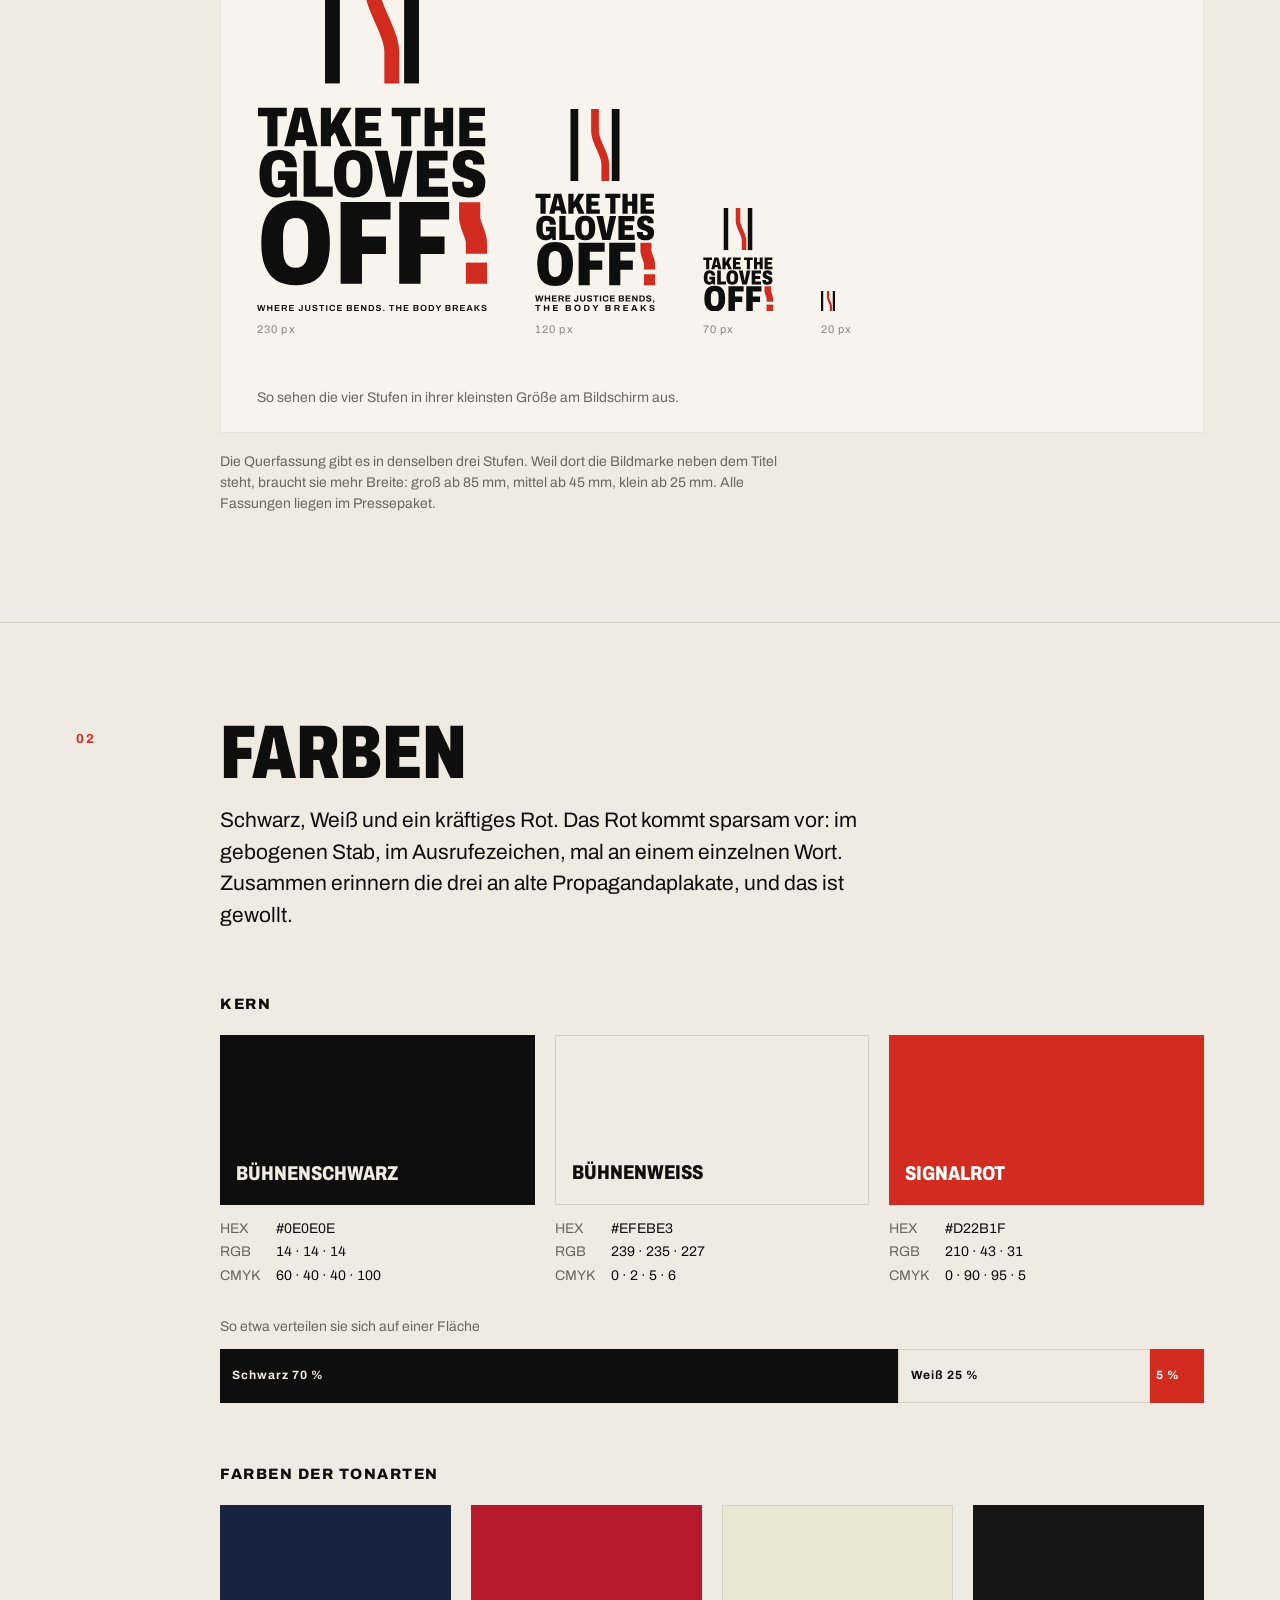
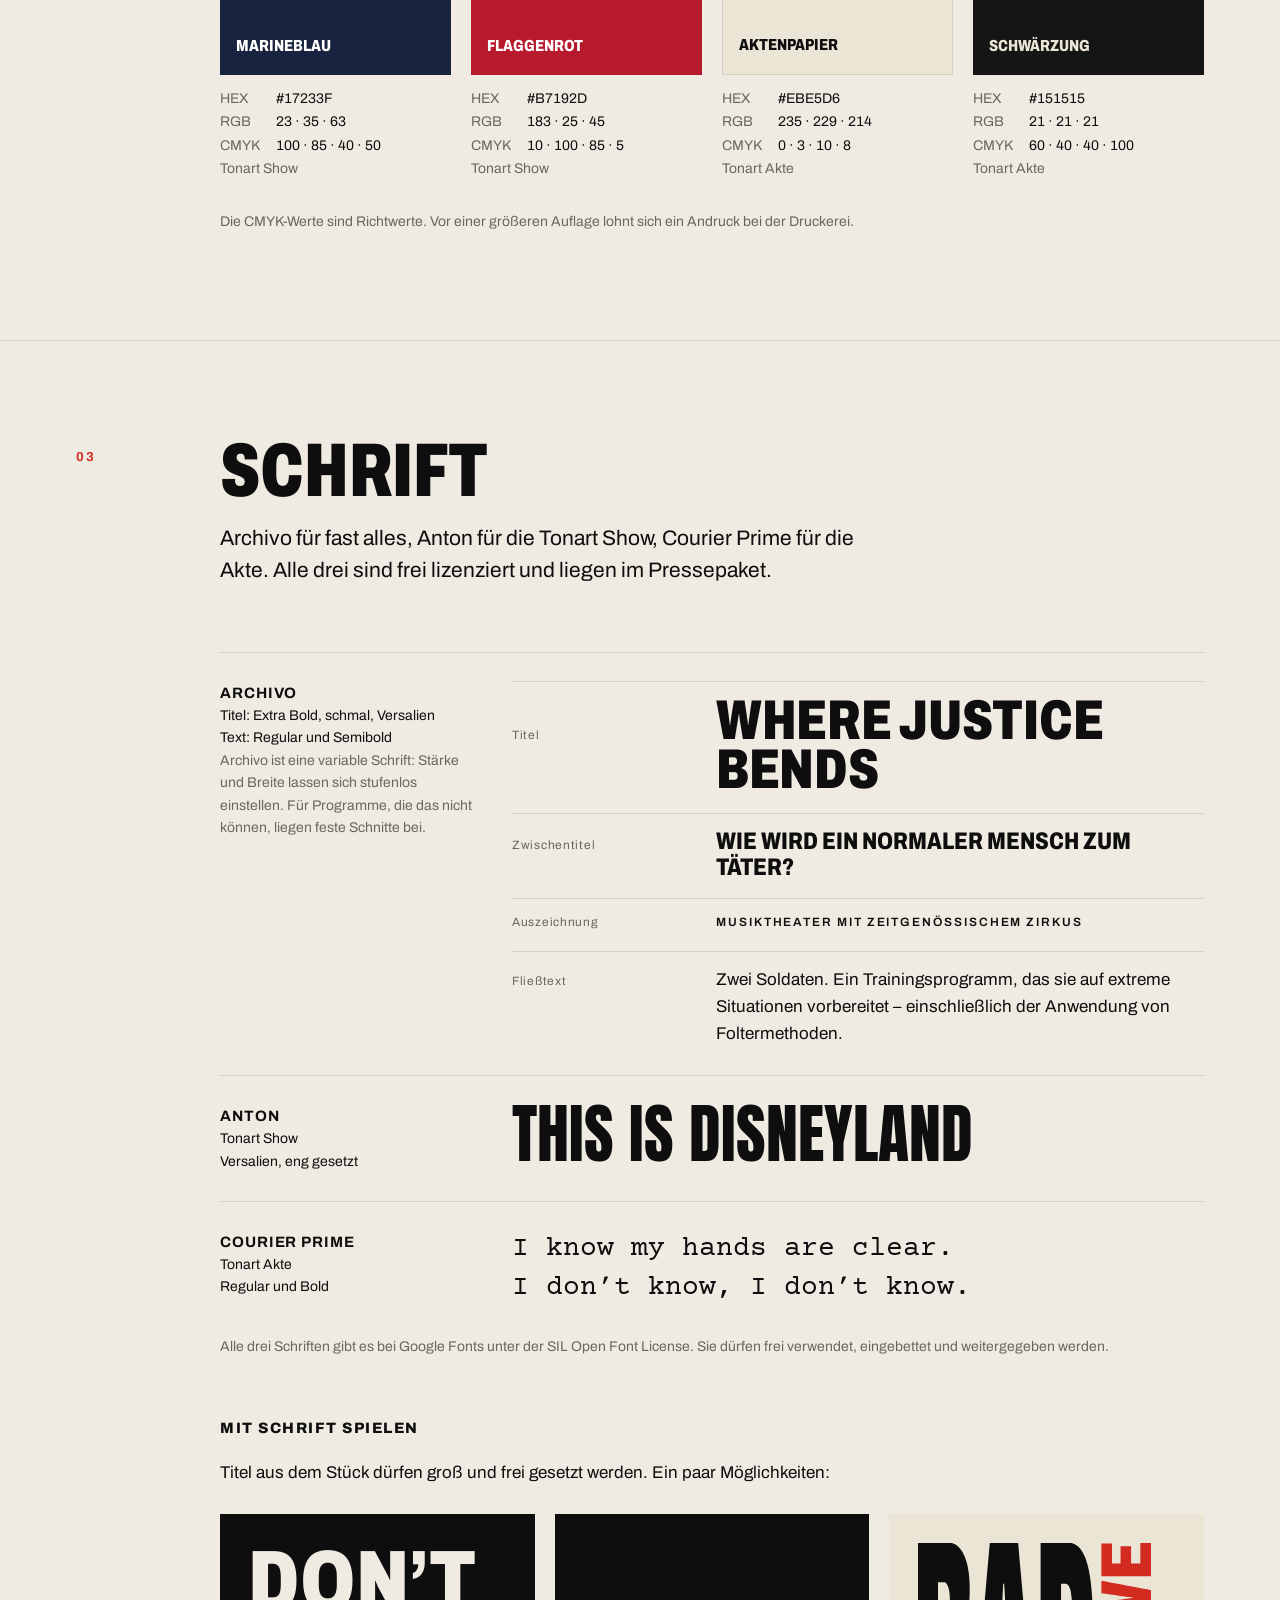
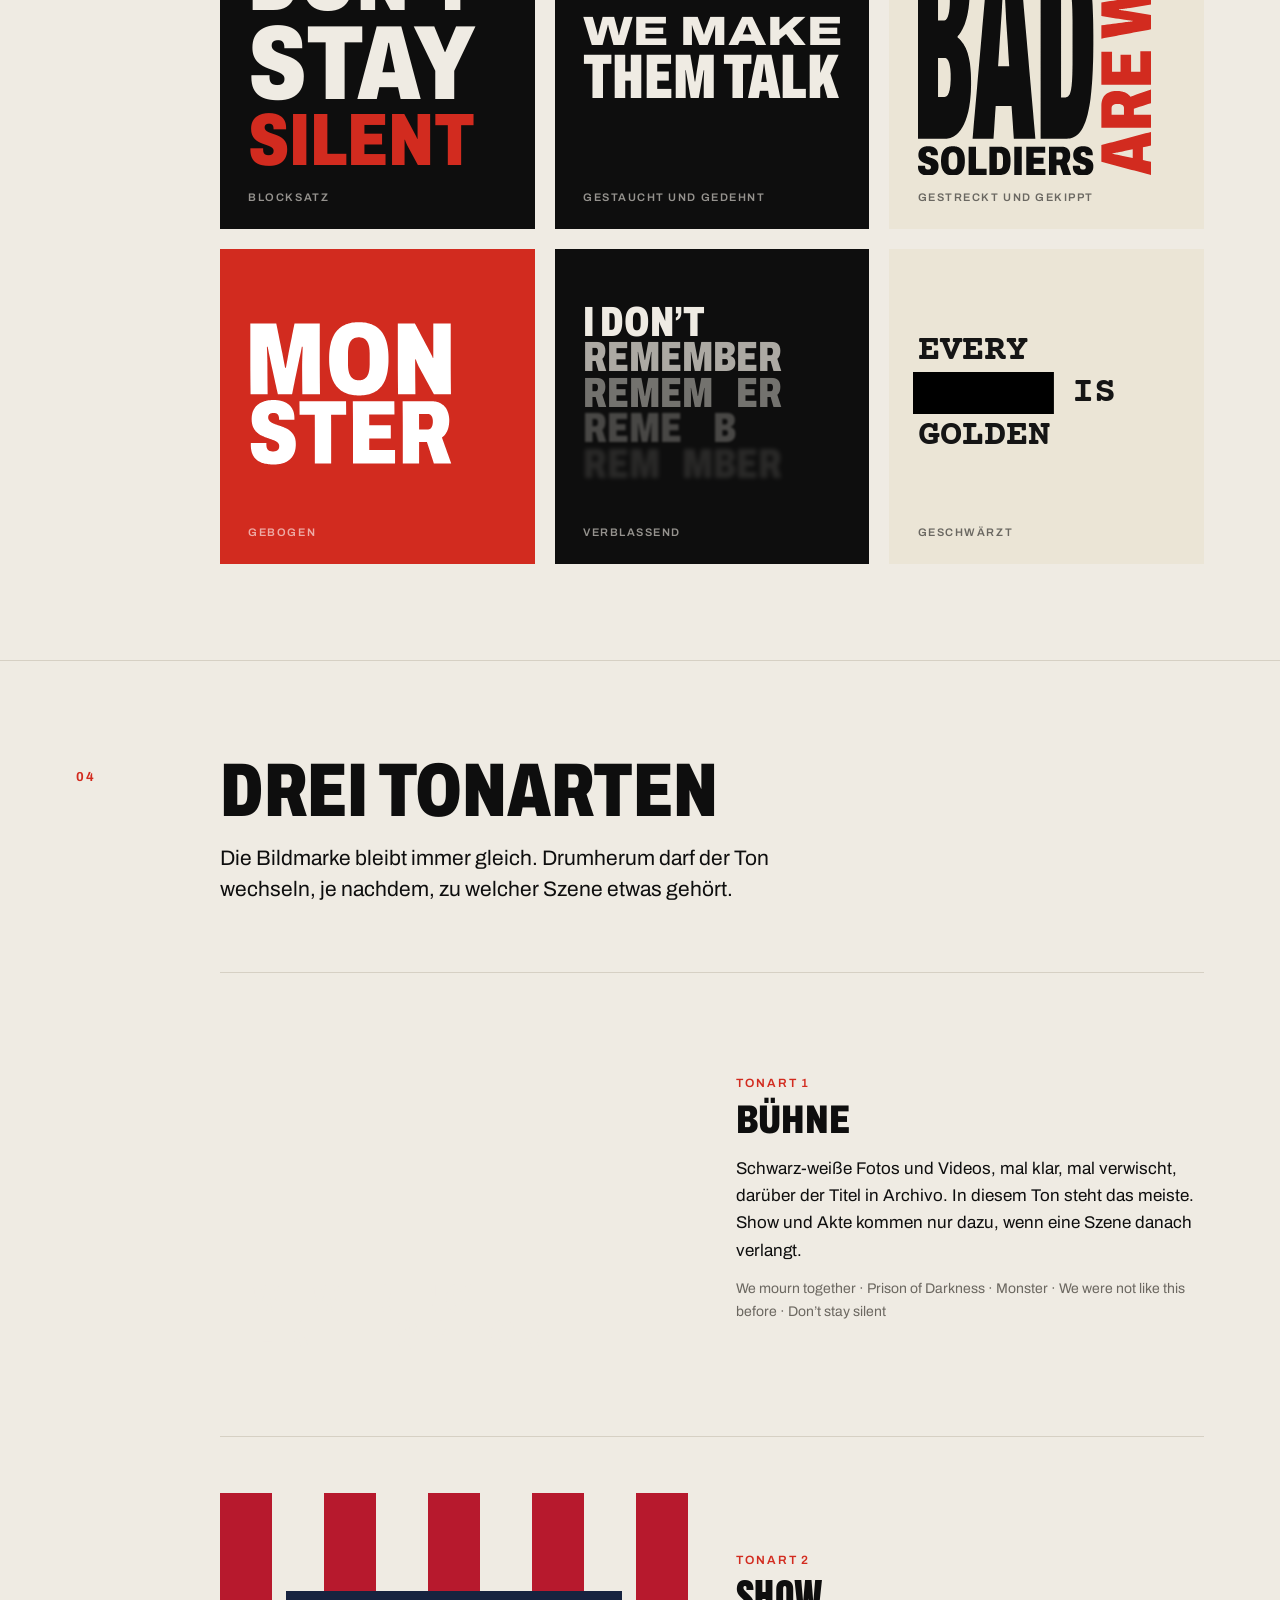
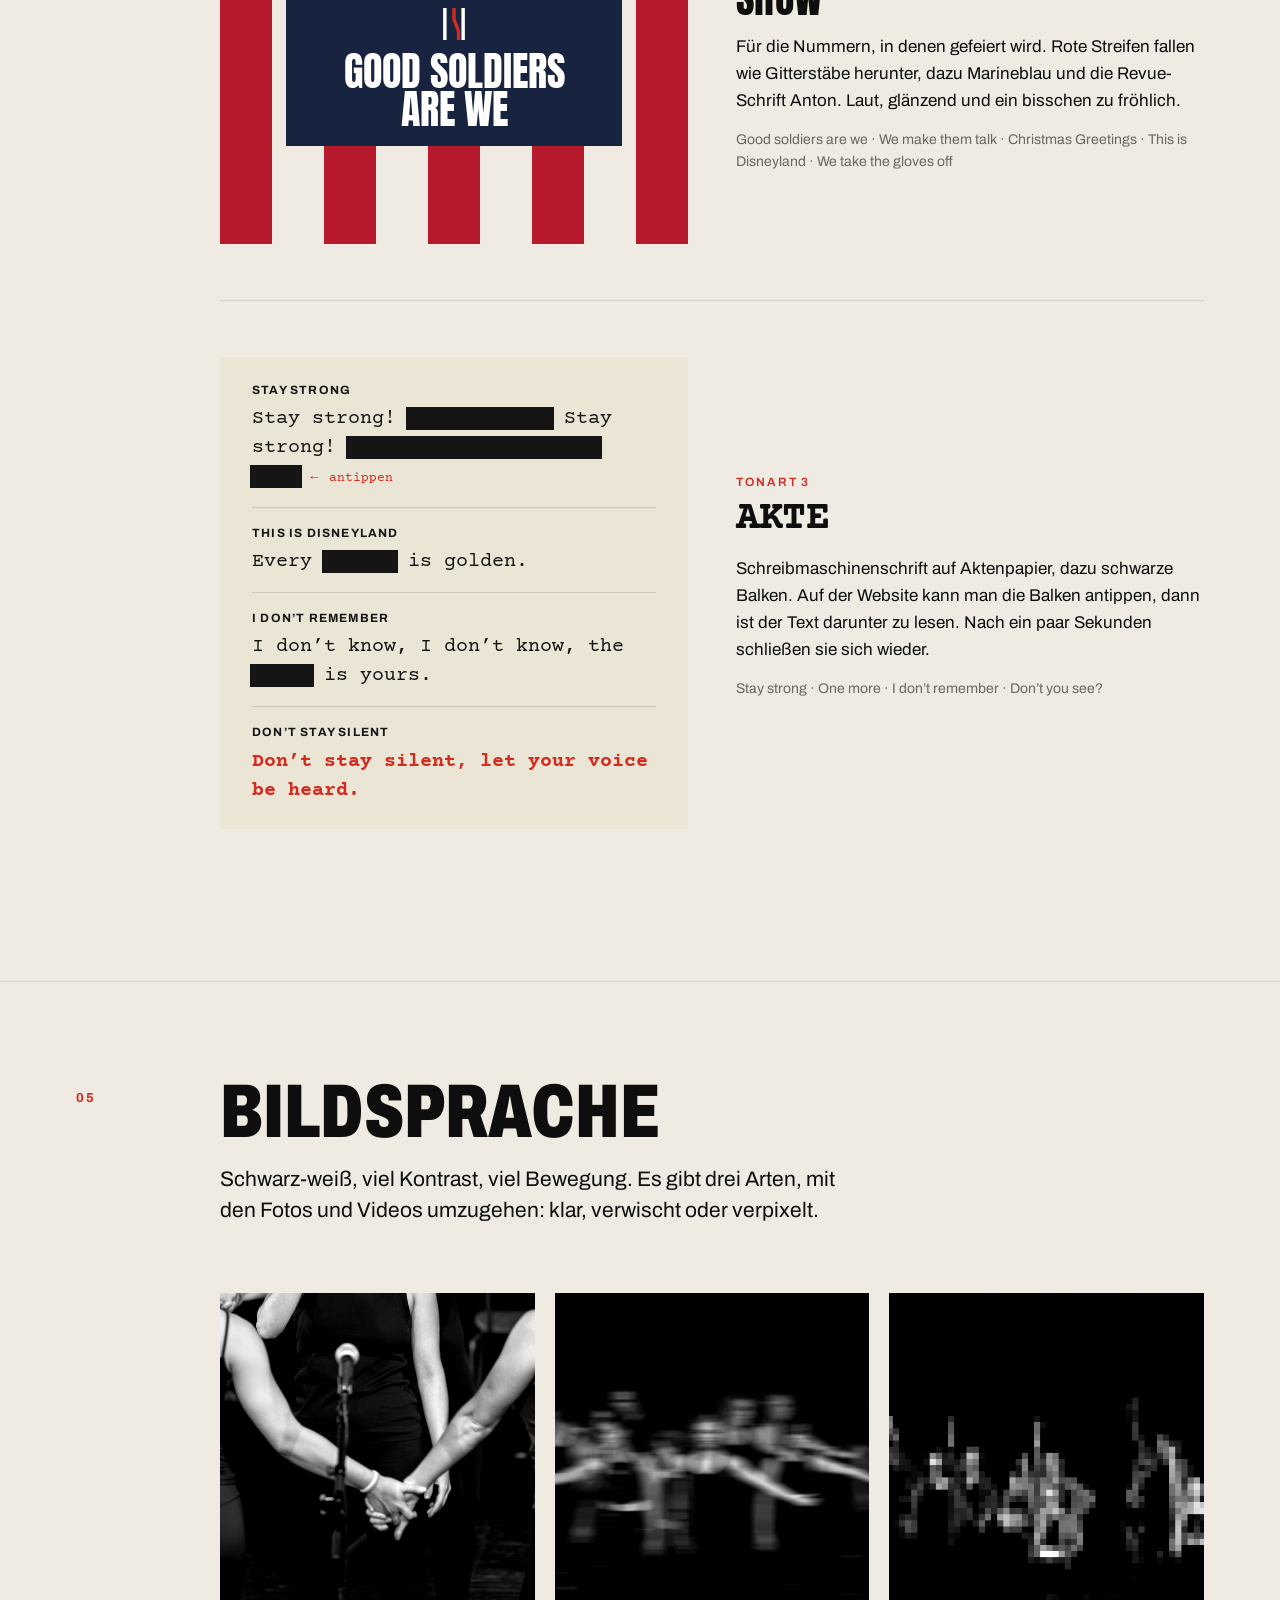
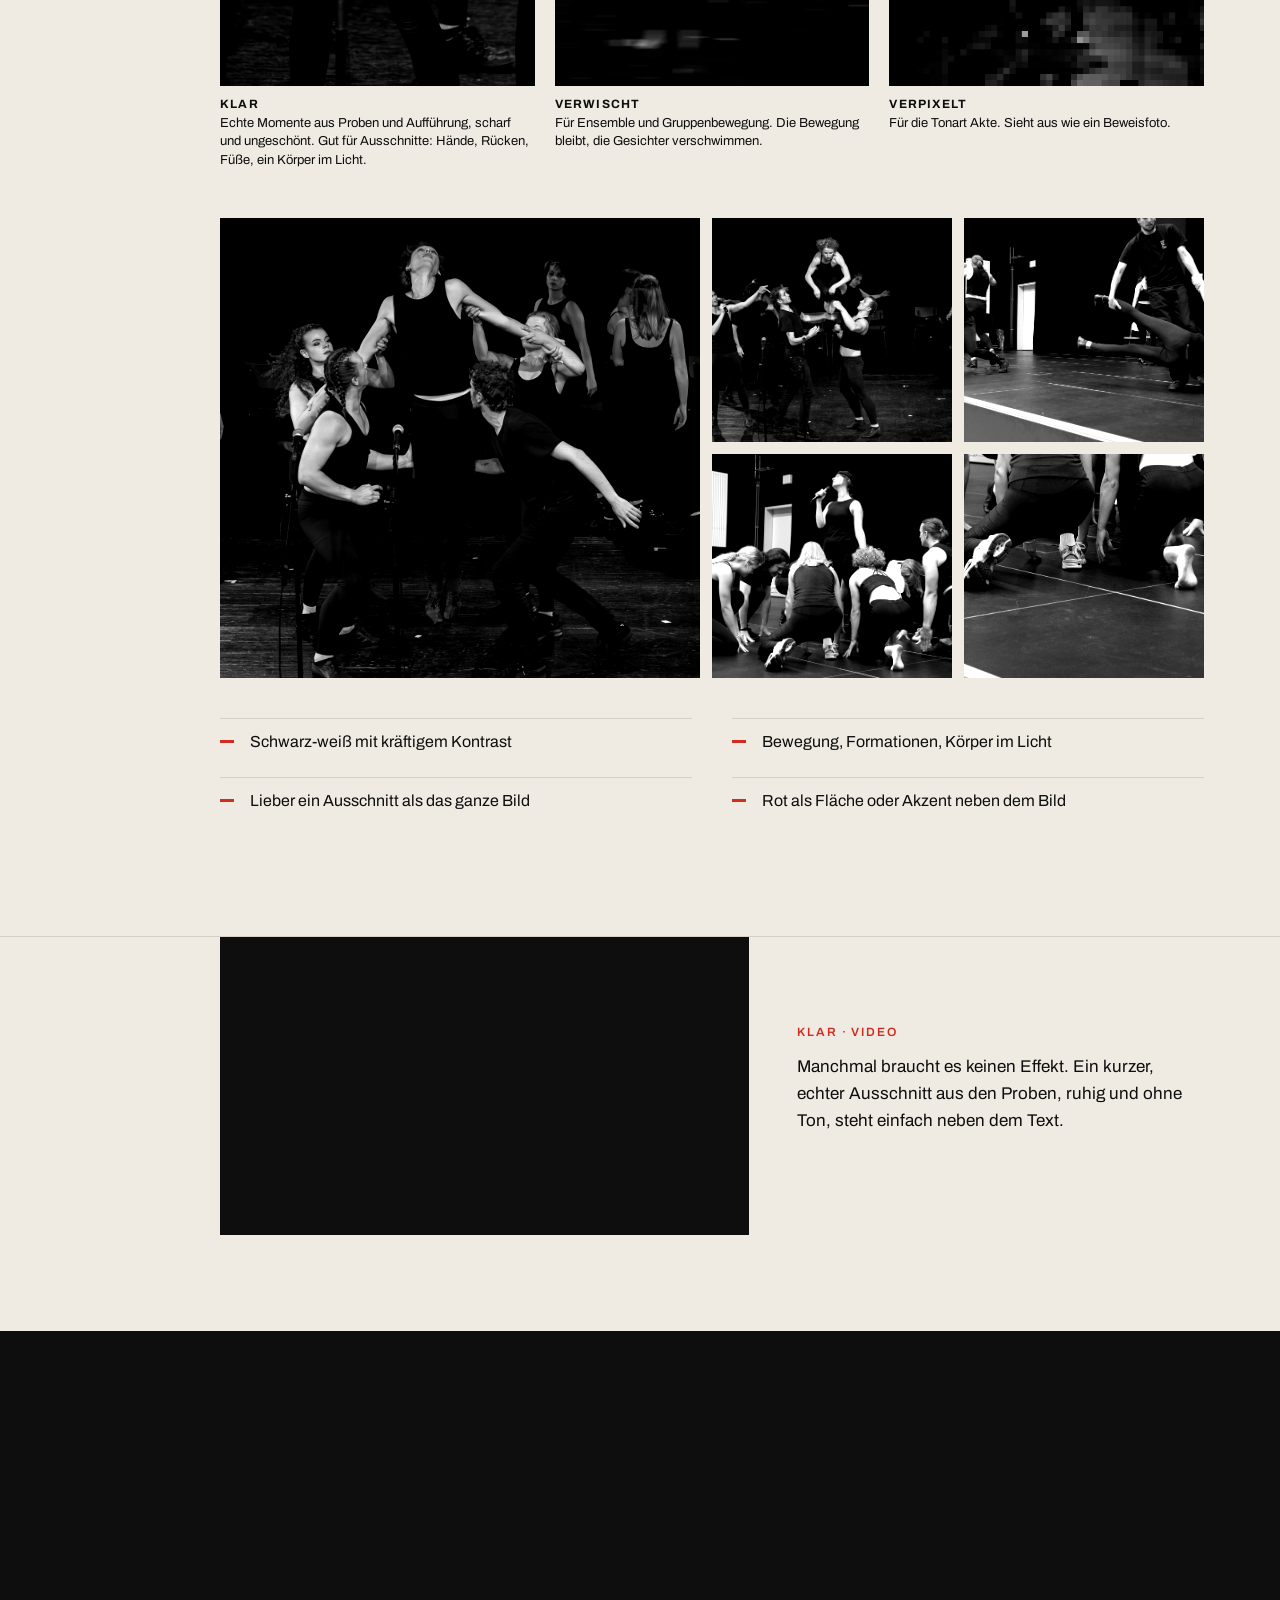
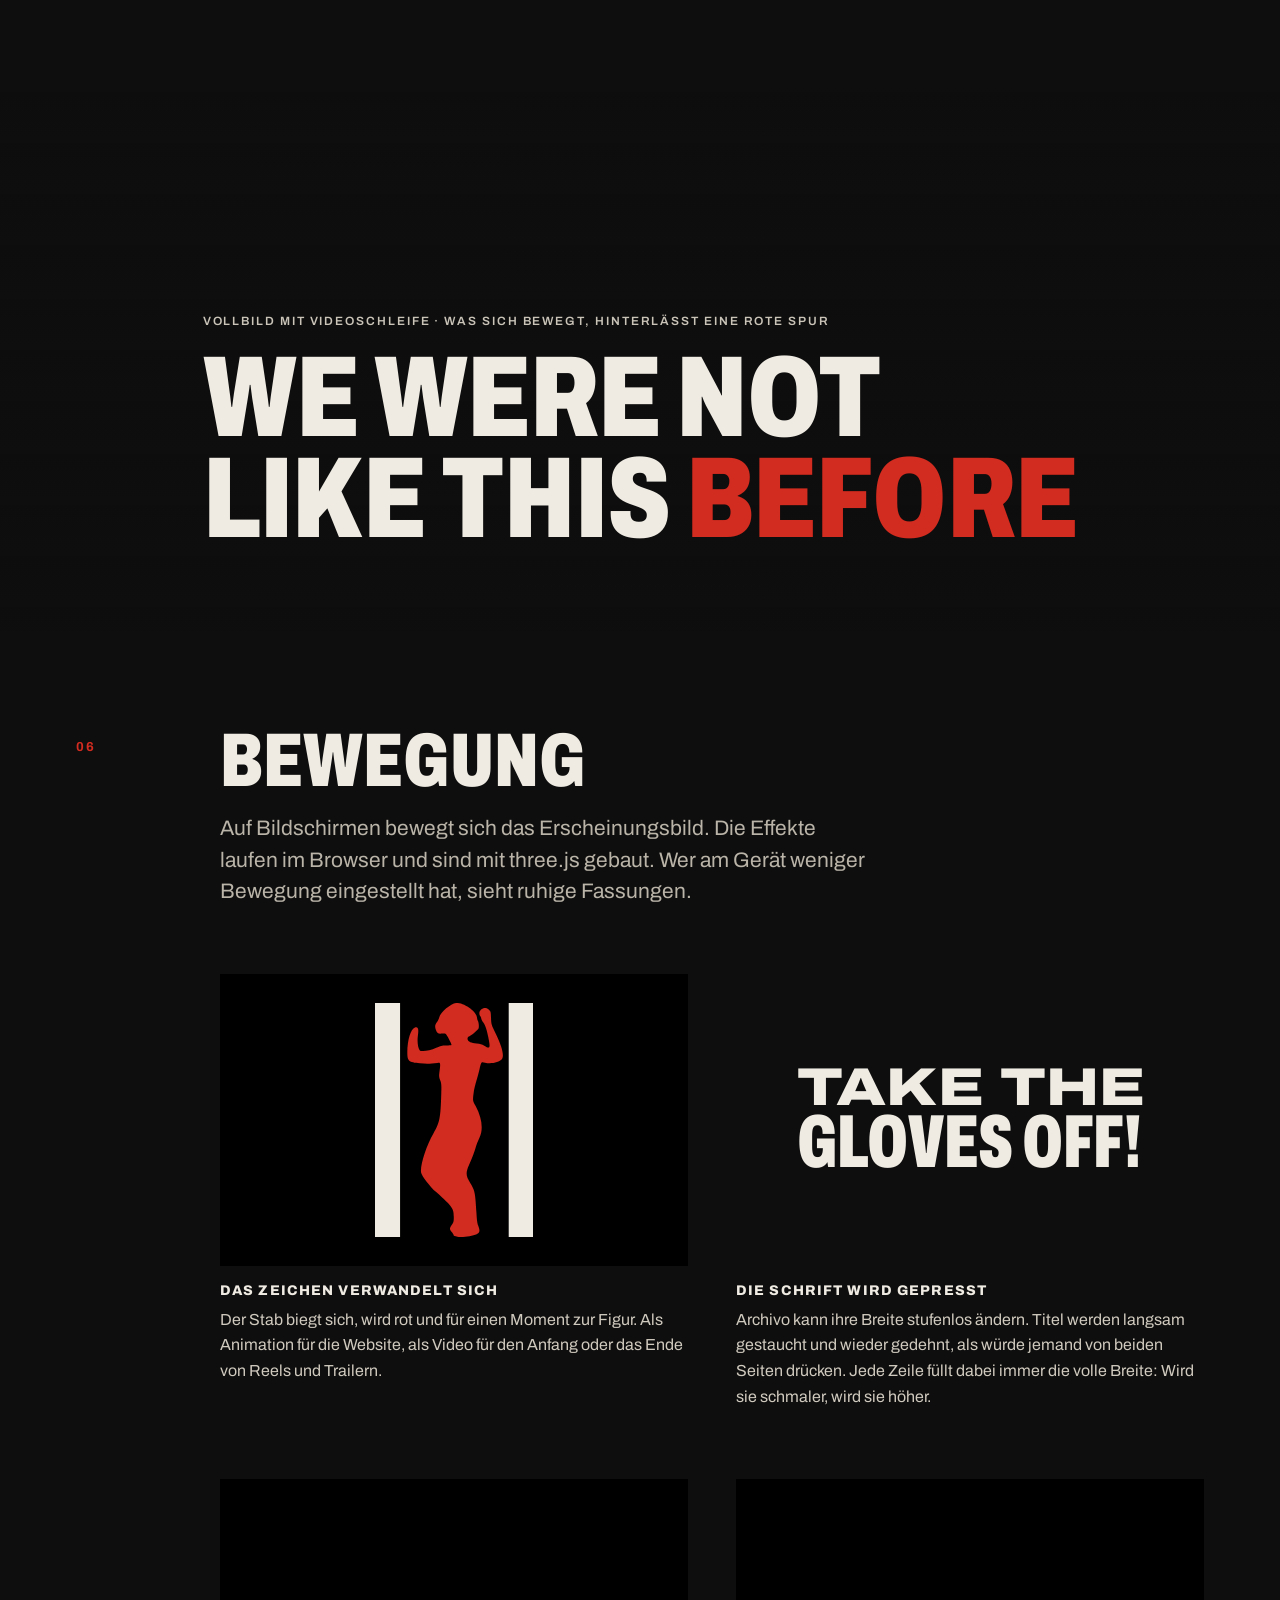
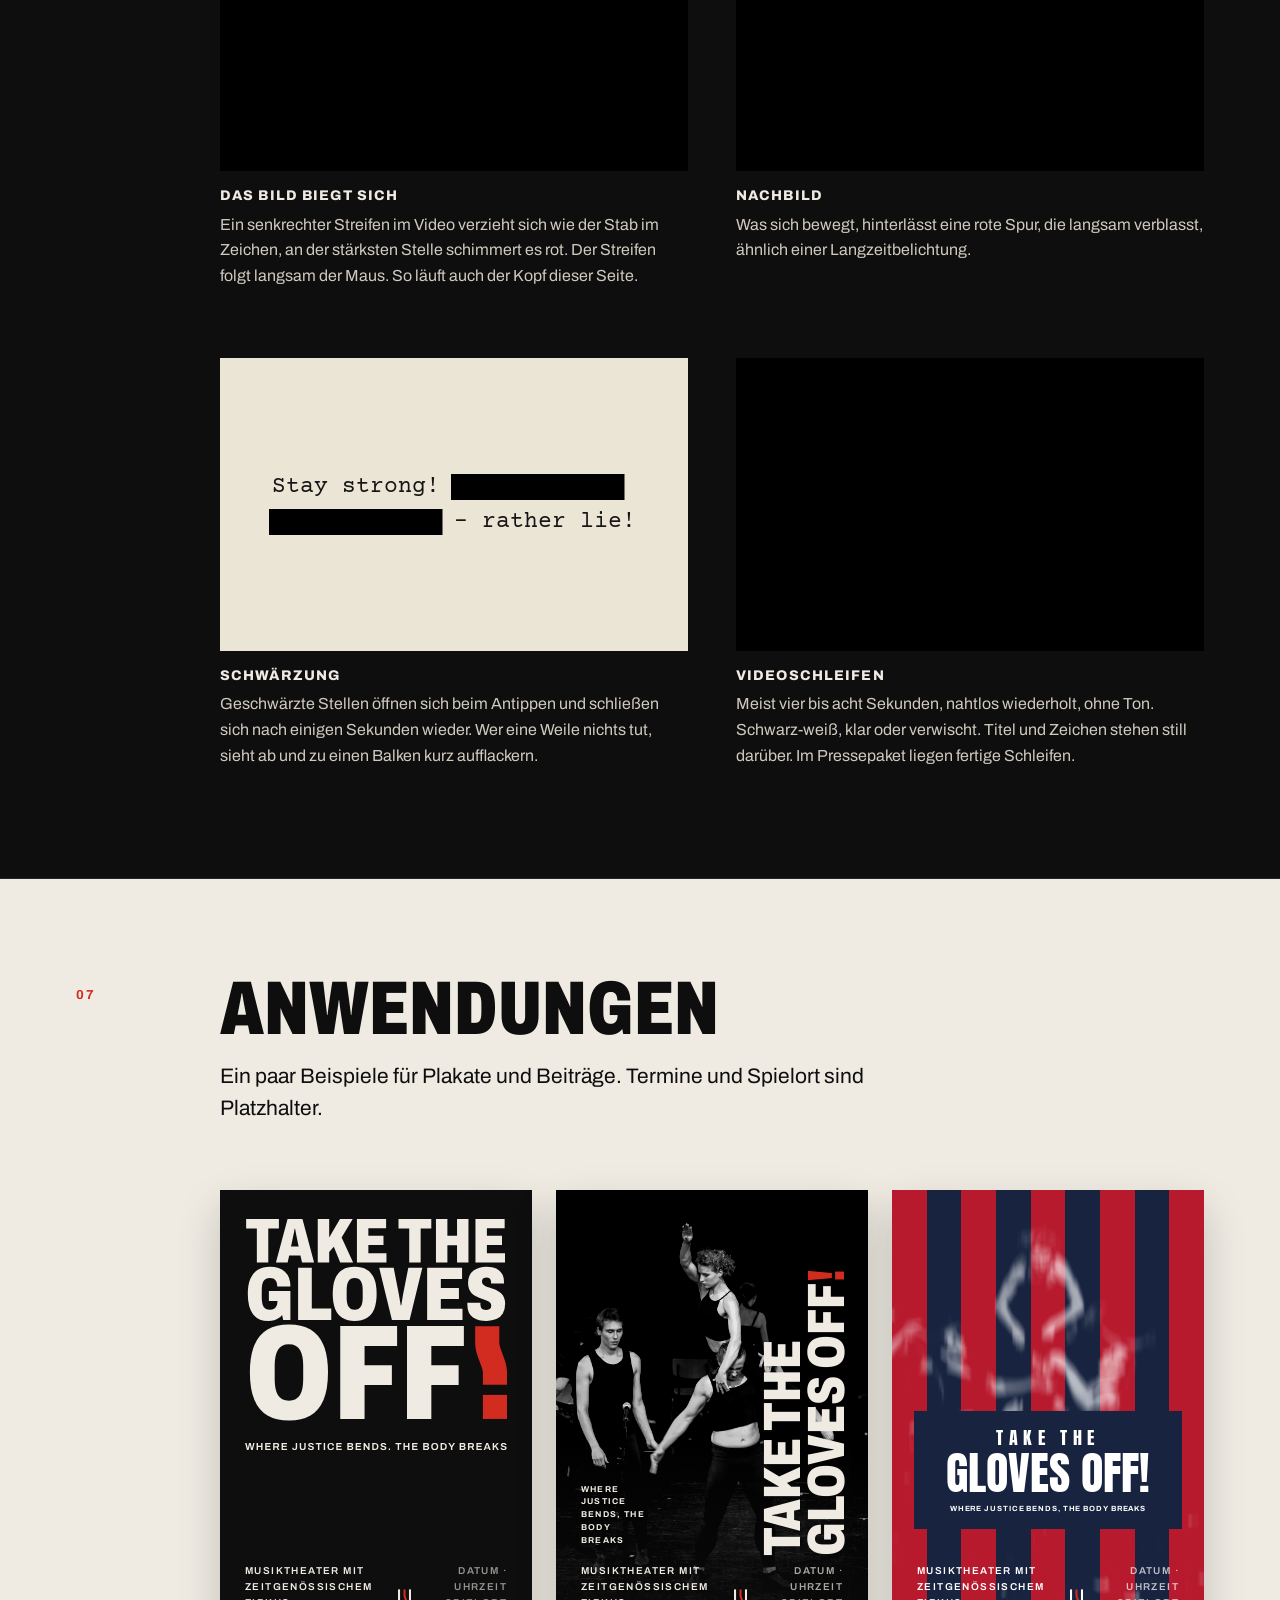
==== commit e028ae7a: "Veröffentlichung aus abf0639 Co-Authored-By: Claude Opus 5.5 <noreply@anthropic.com>" ====
--- a/styleguide/index.html
+++ b/styleguide/index.html
@@ -69,7 +69,9 @@
 
 /* Navigation */
 nav.toc { position: sticky; top: 0; z-index: 10; background: var(--black); color: var(--white); }
-nav.toc .wrap { display: flex; gap: 22px; align-items: center; overflow-x: auto; height: 52px; white-space: nowrap; }
+nav.toc .wrap { display: flex; gap: 22px; align-items: center; overflow-x: auto; height: 52px; white-space: nowrap; scrollbar-width: none; }
+nav.toc .wrap::-webkit-scrollbar { display: none; }
+nav.toc .wrap.mehr { -webkit-mask-image: linear-gradient(90deg, #000 calc(100% - 56px), transparent); mask-image: linear-gradient(90deg, #000 calc(100% - 56px), transparent); }
 nav.toc a { font-size: 12px; letter-spacing: .14em; text-transform: uppercase; font-weight: 600; text-decoration: none; opacity: .75; }
 nav.toc a:hover { opacity: 1; color: #fff; }
 nav.toc svg { width: 22px; height: 30px; color: var(--white); flex: none; }
@@ -146,6 +148,7 @@
 .play .pt { background: var(--black); color: var(--white); aspect-ratio: 1; padding: 9% 9% 17%; position: relative; overflow: hidden; display: flex; flex-direction: column; justify-content: center; }
 .play .pt.p { background: var(--paper); color: var(--ink); }
 .play .pt.r { background: var(--red); color: #fff; }
+.play .pt .fitbox { width: 88%; }
 .fit { display: block; white-space: nowrap; font-weight: 850; text-transform: uppercase; line-height: .86; font-variation-settings: "wdth" 76; }
 .fit.red { color: var(--red); }
 /* Gestaucht und gedehnt: jede Zeile füllt genau die Breite, Breite und Größe steuert das Skript */
@@ -269,6 +272,16 @@
 .dl li { padding: 9px 0; border-top: 1px solid #333; font-size: 15px; display: grid; grid-template-columns: 120px 1fr; gap: 12px; }
 footer { padding: 44px 0 64px; font-size: 13px; color: #8c877e; background: var(--black); }
 
+/* Nach oben */
+.totop { position: fixed; right: 20px; bottom: calc(20px + env(safe-area-inset-bottom, 0px)); z-index: 30; width: 48px; height: 48px; padding: 0; display: flex; align-items: center; justify-content: center; background: rgba(14,14,14,.92); color: #efebe3; border: 1px solid rgba(239,235,227,.3); cursor: pointer; opacity: 0; visibility: hidden; transform: translateY(10px); transition: opacity .3s, transform .3s, visibility 0s .3s, border-color .2s; }
+.totop.on { opacity: 1; visibility: visible; transform: none; transition: opacity .3s, transform .3s, border-color .2s; }
+.totop:hover { border-color: #d22b1f; }
+.totop:focus-visible { outline: 2px solid #d22b1f; outline-offset: 3px; }
+.totop svg { width: 18px; height: 24px; }
+.totop .sr { position: absolute; width: 1px; height: 1px; overflow: hidden; clip: rect(0 0 0 0); white-space: nowrap; }
+@media (max-width: 700px) { .totop { right: 14px; bottom: calc(14px + env(safe-area-inset-bottom, 0px)); width: 44px; height: 44px; } }
+@media print { .totop { display: none !important; } }
+
 @media (prefers-reduced-motion: reduce) { *, *::before, *::after { animation: none !important; transition: none !important; } html { scroll-behavior: auto; } }
 .clearrow { grid-template-columns: auto 1fr; align-items: center; }
 .swatches.sw4 { grid-template-columns: repeat(4, 1fr); }
@@ -278,6 +291,7 @@
   .indent { margin-left: 0; }
   .stufen { grid-template-columns: 1fr 1fr; }
   .t2, .t3, .t4, .markbig, .verwandlung, .swatches, .mode, .pics, .rules, .apps, .dl, .specimen, .hier .row, .play, .szene, .moves, .strip { grid-template-columns: 1fr; }
+  .moves { grid-template-columns: minmax(0, 1fr); }
   .strip .ph.big { grid-row: auto; min-height: 300px; }
   .clearrow, .apps.apps4 { grid-template-columns: 1fr; }
   .swatches.sw4 { grid-template-columns: 1fr 1fr; }
@@ -287,6 +301,15 @@
   .hero .top .kicker:last-child, .hero .bottom .muted, .hero .cue { display: none; }
 }
 @page { size: 1280px 1810px; margin: 0; }
+@media screen and (max-width: 420px) {
+  .clear { display: block; padding: 30px; }
+  .clear img { width: 100%; }
+  .swatches.sw4 { grid-template-columns: 1fr; }
+  .sec-head h2 { font-size: 11vw; }
+  .dl { grid-template-columns: minmax(0, 1fr); }
+  .dl .box { padding: 22px; }
+  .dl li { grid-template-columns: 1fr; gap: 2px; }
+}
 @media print {
   html, body { -webkit-print-color-adjust: exact; print-color-adjust: exact; }
   .print-only { display: block; }
@@ -295,10 +318,17 @@
   .hero .fxwrap, .hero .top, .hero .bottom { opacity: 1 !important; transform: none !important; filter: none !important; }
   .hero .in, .hero .top, .hero .bottom { visibility: visible !important; }
   .hero .cue { display: none !important; }
-  .full { height: 1100px; break-before: page; }
-  .sub { break-after: avoid; break-inside: avoid; }
+  .hero::after, .full::after { display: none; }
+  .full { height: 1810px; break-before: page; }
+  .full .in { padding-bottom: 150px; }
+  .sub { break-after: avoid; break-inside: avoid; margin-top: 44px; }
+  .sub.pb { break-before: page; margin-top: 0; padding-top: 72px; }
   .keep { break-inside: avoid; }
-  .sec { break-before: page; padding: 72px 0; }
+  .sec { break-before: page; padding: 64px 0 16px; border: 0; }
+  .sec-head { margin-bottom: 32px; }
+  .sec.dark { min-height: 1810px; }
+  #downloads, .nur-bildschirm { display: none !important; }
+  #anwendungen { min-height: 1656px; }
   .tile, .sw, .specimen, .mode, .pics, .apps > div, .akten li, .dl .box, .rules li, .pt, .moves > div, .verwandlung, .szene, .strip { break-inside: avoid; }
   *, *::before, *::after { animation: none !important; transition: none !important; }
   .poster, .square, .story { box-shadow: none; }
@@ -320,7 +350,7 @@
 <header class="hero">
   <div class="fxwrap" id="heroFx">
     <video id="heroVid" src="assets/video/hero-arme-720.mp4" crossorigin="anonymous" autoplay muted loop playsinline aria-hidden="true"></video>
-    <img class="poster print-only" src="assets/video/hero-arme-720.jpg" alt="">
+    <img class="poster print-only" src="assets/img/druck-titel.jpg" alt="">
   </div>
   <div class="top">
     <div class="kicker">Vorschlag für ein Erscheinungsbild</div>
@@ -407,7 +437,7 @@
       </div>
     </div>
 
-    <div class="sub"><div></div><h3>Varianten</h3></div>
+    <div class="sub pb"><div></div><h3>Varianten</h3></div>
     <div class="tiles t2 indent">
       <div><div class="tile l"><img src="assets/logo/TTGO_logo-zentriert_positiv.svg" alt="Logo zentriert"></div><div class="cap"><b>Zentriert · Standard</b>Für Plakate, Titelseiten, Programmhefte und alles, was eher hoch als breit ist.</div></div>
       <div><div class="tile d"><img src="assets/logo/TTGO_logo-quer_negativ.svg" alt="Logo quer"></div><div class="cap"><b>Quer</b>Für breite Formate: Website-Kopf, Banner, Briefbogen, Abspann.</div></div>
@@ -423,7 +453,7 @@
       <div><div class="tile photo"><img src="assets/logo/TTGO_logo-zentriert_weiss.svg" alt=""></div><div class="cap"><b>Einfarbig weiß</b>Auf Fotos und farbigen Flächen.</div></div>
     </div>
 
-    <div class="sub"><div></div><h3>Schutzraum</h3></div>
+    <div class="sub pb"><div></div><h3>Schutzraum</h3></div>
     <div class="cols indent clearrow">
       <div class="clear"><img src="assets/logo/TTGO_logo-quer_positiv.svg" alt="Logo mit Schutzraum"><span class="x" style="left:14px;top:50%;transform:translateY(-50%)">x</span><span class="x" style="top:12px;left:50%">x</span></div>
       <div>
@@ -621,10 +651,10 @@
 <section class="full" aria-label="Vollbild mit Videoschleife und Nachbild">
   <div class="fxwrap" id="fullFx">
     <video id="fullVid" src="assets/video/nachbild-zeitlupe.mp4" crossorigin="anonymous" preload="none" muted loop playsinline aria-hidden="true"></video>
-    <img class="poster print-only" src="assets/video/nachbild-zeitlupe.jpg" alt="">
+    <img class="poster print-only" src="assets/img/druck-vollbild.jpg" alt="">
   </div>
   <div class="in"><div class="wrap">
-    <div class="kicker" style="margin-bottom:16px;color:#c9c3b8">Vollbild mit Videoschleife · was sich bewegt, hinterlässt eine rote Spur</div>
+    <div class="kicker" style="margin-bottom:16px;color:#c9c3b8"><span class="nur-bildschirm">Vollbild mit Videoschleife · was sich bewegt, hinterlässt eine rote Spur</span><span class="print-only">Vollbild · auf der Website als Videoschleife mit roter Nachbild-Spur</span></div>
     <div class="title q">We were not<br>like this <em>before</em></div>
   </div></div>
 </section>
@@ -652,7 +682,7 @@
       <div>
         <div class="box" style="cursor:crosshair"><div class="fxwrap" id="bendFx"><video id="bendVid" src="assets/video/biegen-gruppe.mp4" crossorigin="anonymous" preload="none" muted loop playsinline aria-hidden="true"></video><img class="poster print-only" src="assets/video/biegen-gruppe.jpg" alt=""></div></div>
         <h4>Das Bild biegt sich</h4>
-        <p>Ein senkrechter Streifen im Video verzieht sich wie der Stab im Zeichen, an der stärksten Stelle schimmert es rot. Der Streifen folgt langsam der Maus. So läuft auch der Kopf dieser Seite.</p>
+        <p>Ein senkrechter Streifen im Video verzieht sich wie der Stab im Zeichen, an der stärksten Stelle schimmert es rot. Der Streifen folgt langsam der Maus.<span class="nur-bildschirm"> So läuft auch der Kopf dieser Seite.</span></p>
       </div>
       <div>
         <div class="box"><div class="fxwrap" id="trailFx"><video id="trailVid" src="assets/video/nachbild-zeitlupe.mp4" crossorigin="anonymous" preload="none" muted loop playsinline aria-hidden="true"></video><img class="poster print-only" src="assets/video/nachbild-zeitlupe.jpg" alt=""></div></div>
@@ -752,6 +782,7 @@
           <li><b>Farben</b><span>alle Werte als Textdatei</span></li>
           <li><b>Schriften</b><span>Archivo, Anton und Courier Prime mit Lizenz</span></li>
           <li><b>Bewegung</b><span>die Verwandlung des Zeichens als Video und mehrere Videoschleifen</span></li>
+          <li><b>Fotos</b><span>zwölf Fotos aus der Präsentation 2025 und den Proben, schwarz-weiß und in Druckauflösung</span></li>
           <li><b>Styleguide</b><span>dieses Dokument als PDF</span></li>
         </ul>
         <div class="btns"><a class="btn fill" href="pressepaket/TTGO_Pressepaket_2026-10.zip" download>Pressepaket herunterladen</a></div>
@@ -773,6 +804,8 @@
     Fotos und Videos: Ensemble „Take the gloves off!“, 2025. Schriften: Archivo, Anton und Courier Prime unter der SIL Open Font License.
   </div>
 </footer>
+
+<button type="button" class="totop" aria-label="Nach oben"><svg viewBox="0 0 18 24" aria-hidden="true"><path d="M9 6V23" stroke="#d22b1f" stroke-width="3"/><path d="M2 10L9 3l7 7" fill="none" stroke="currentColor" stroke-width="3" stroke-linejoin="miter"/></svg></button>
 
 <script src="assets/js/figuren.js"></script>
 <script src="assets/js/morph.js"></script>
@@ -923,5 +956,21 @@
   window.addEventListener('beforeprint', function () { bars.forEach(function (el) { set(el, false); }); });
 })();
 </script>
+<script>
+(function () {
+  var b = document.querySelector('.totop'); if (!b) return;
+  var reduce = window.matchMedia('(prefers-reduced-motion: reduce)').matches, on = false;
+  function upd() { var s = window.scrollY > window.innerHeight * 0.9; if (s !== on) { on = s; b.classList.toggle('on', s); } }
+  window.addEventListener('scroll', upd, { passive: true }); window.addEventListener('resize', upd); upd();
+  b.addEventListener('click', function () { window.scrollTo({ top: 0, behavior: reduce ? 'auto' : 'smooth' }); b.blur(); });
+})();
+(function () {
+  // Menüleiste: rechts auslaufen lassen, solange sich weitere Punkte wischen lassen
+  var l = document.querySelector('nav.bar .links, nav.toc .wrap'); if (!l) return;
+  function upd() { l.classList.toggle('mehr', l.scrollLeft + l.clientWidth < l.scrollWidth - 2); }
+  l.addEventListener('scroll', upd, { passive: true }); window.addEventListener('resize', upd); upd();
+  if (document.fonts) document.fonts.ready.then(upd);
+})();
+</script>
 </body>
 </html>
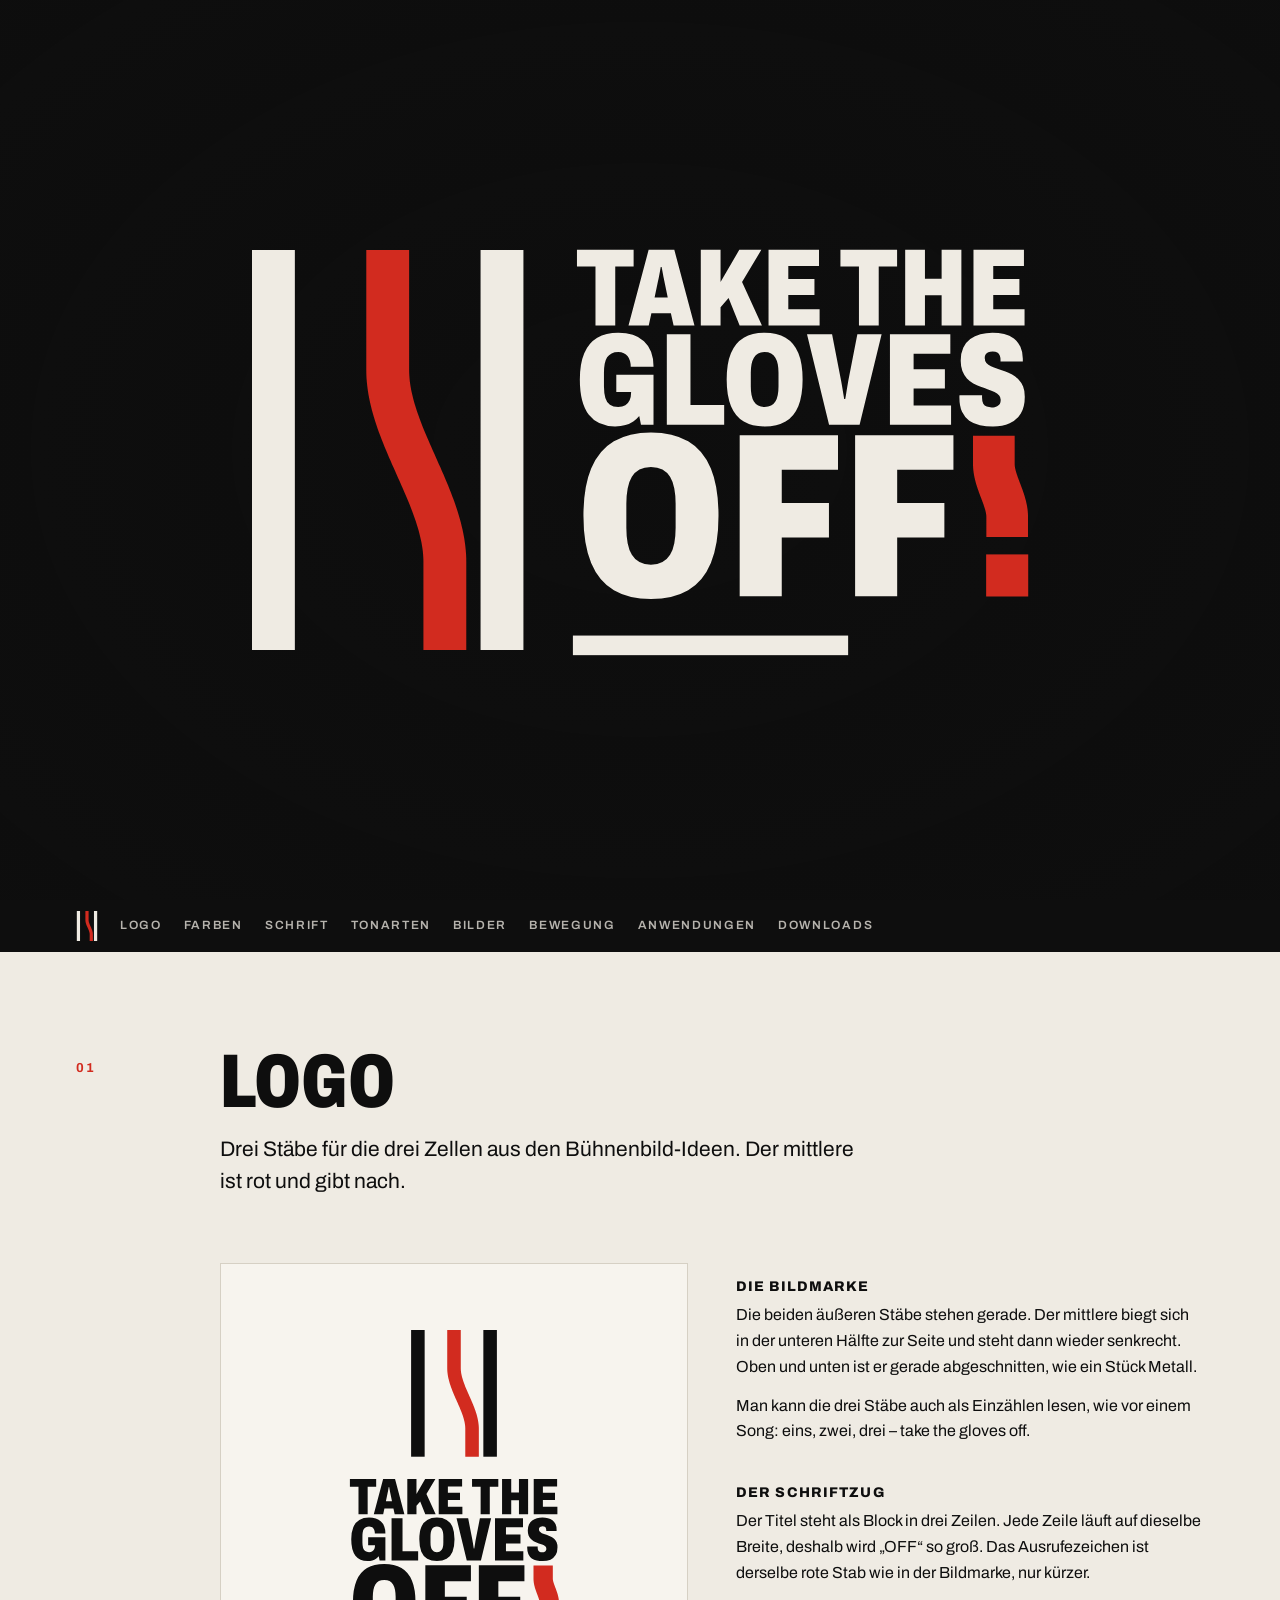
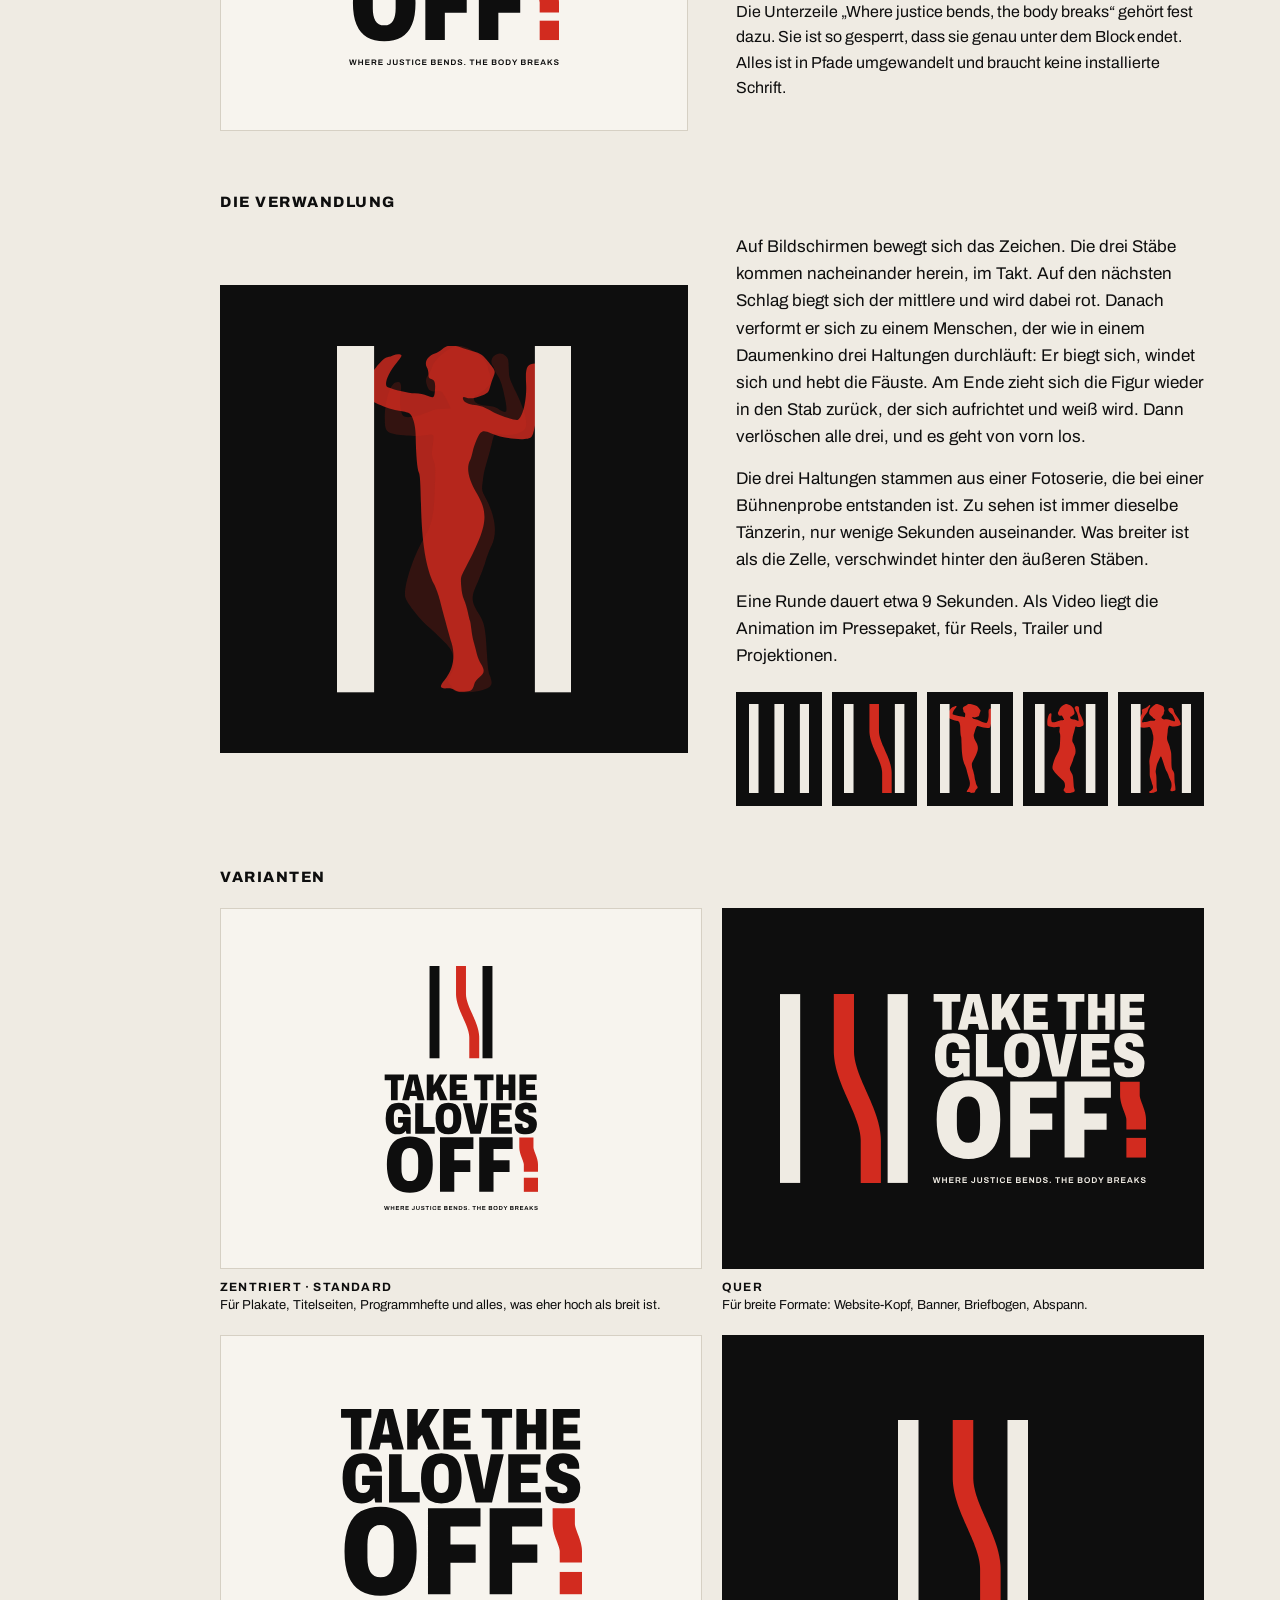
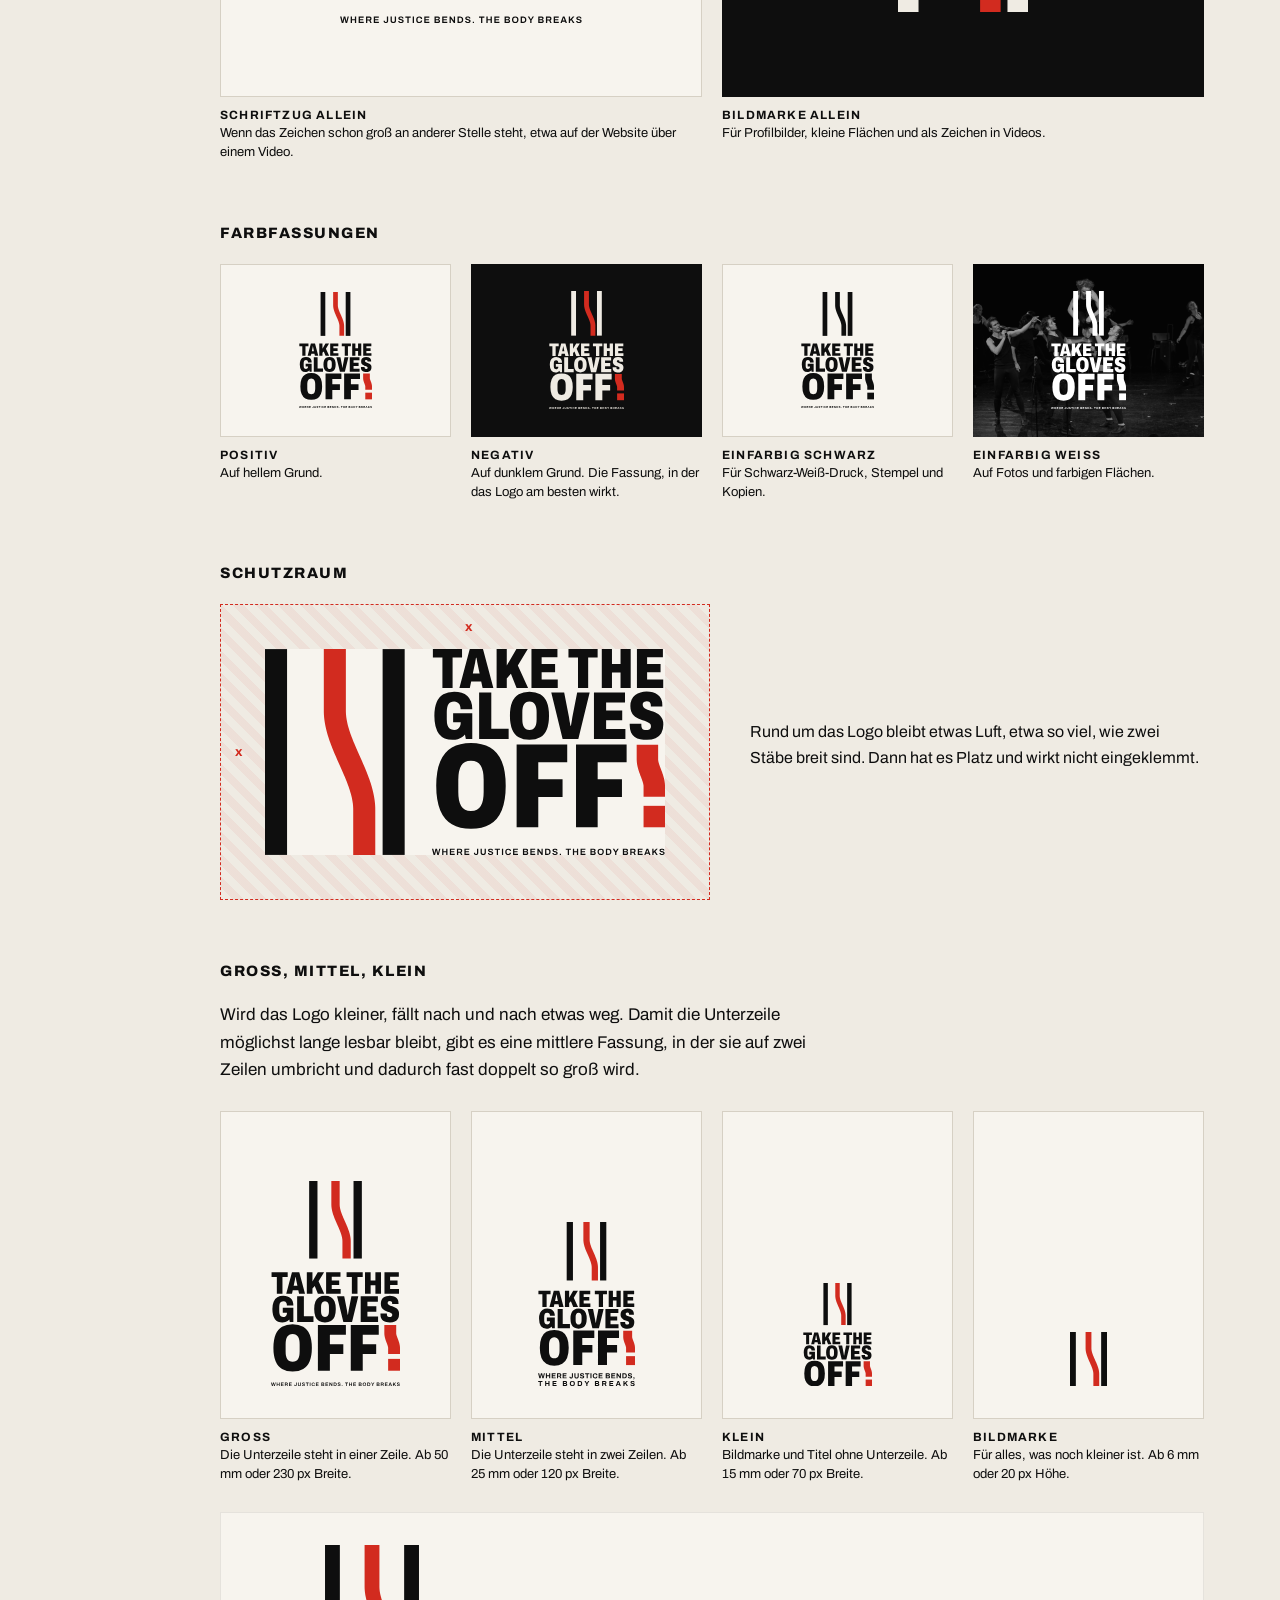
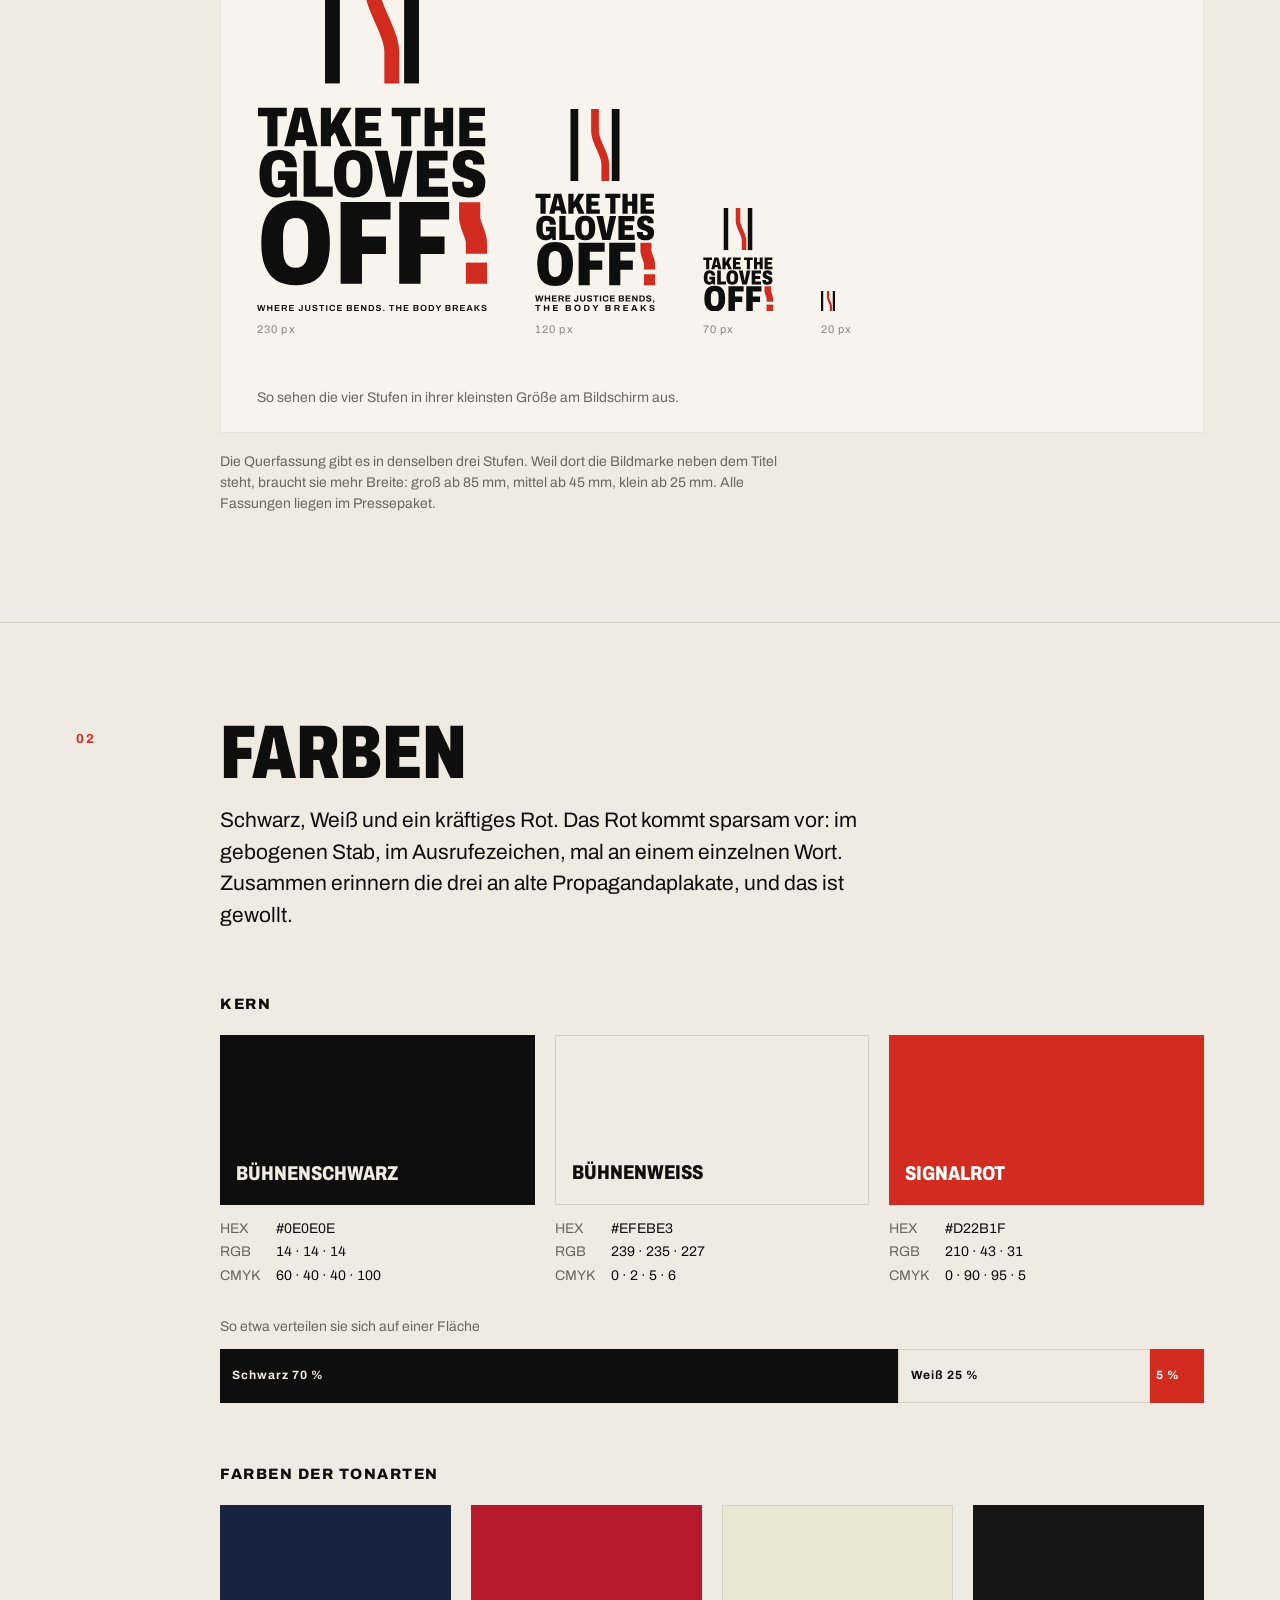
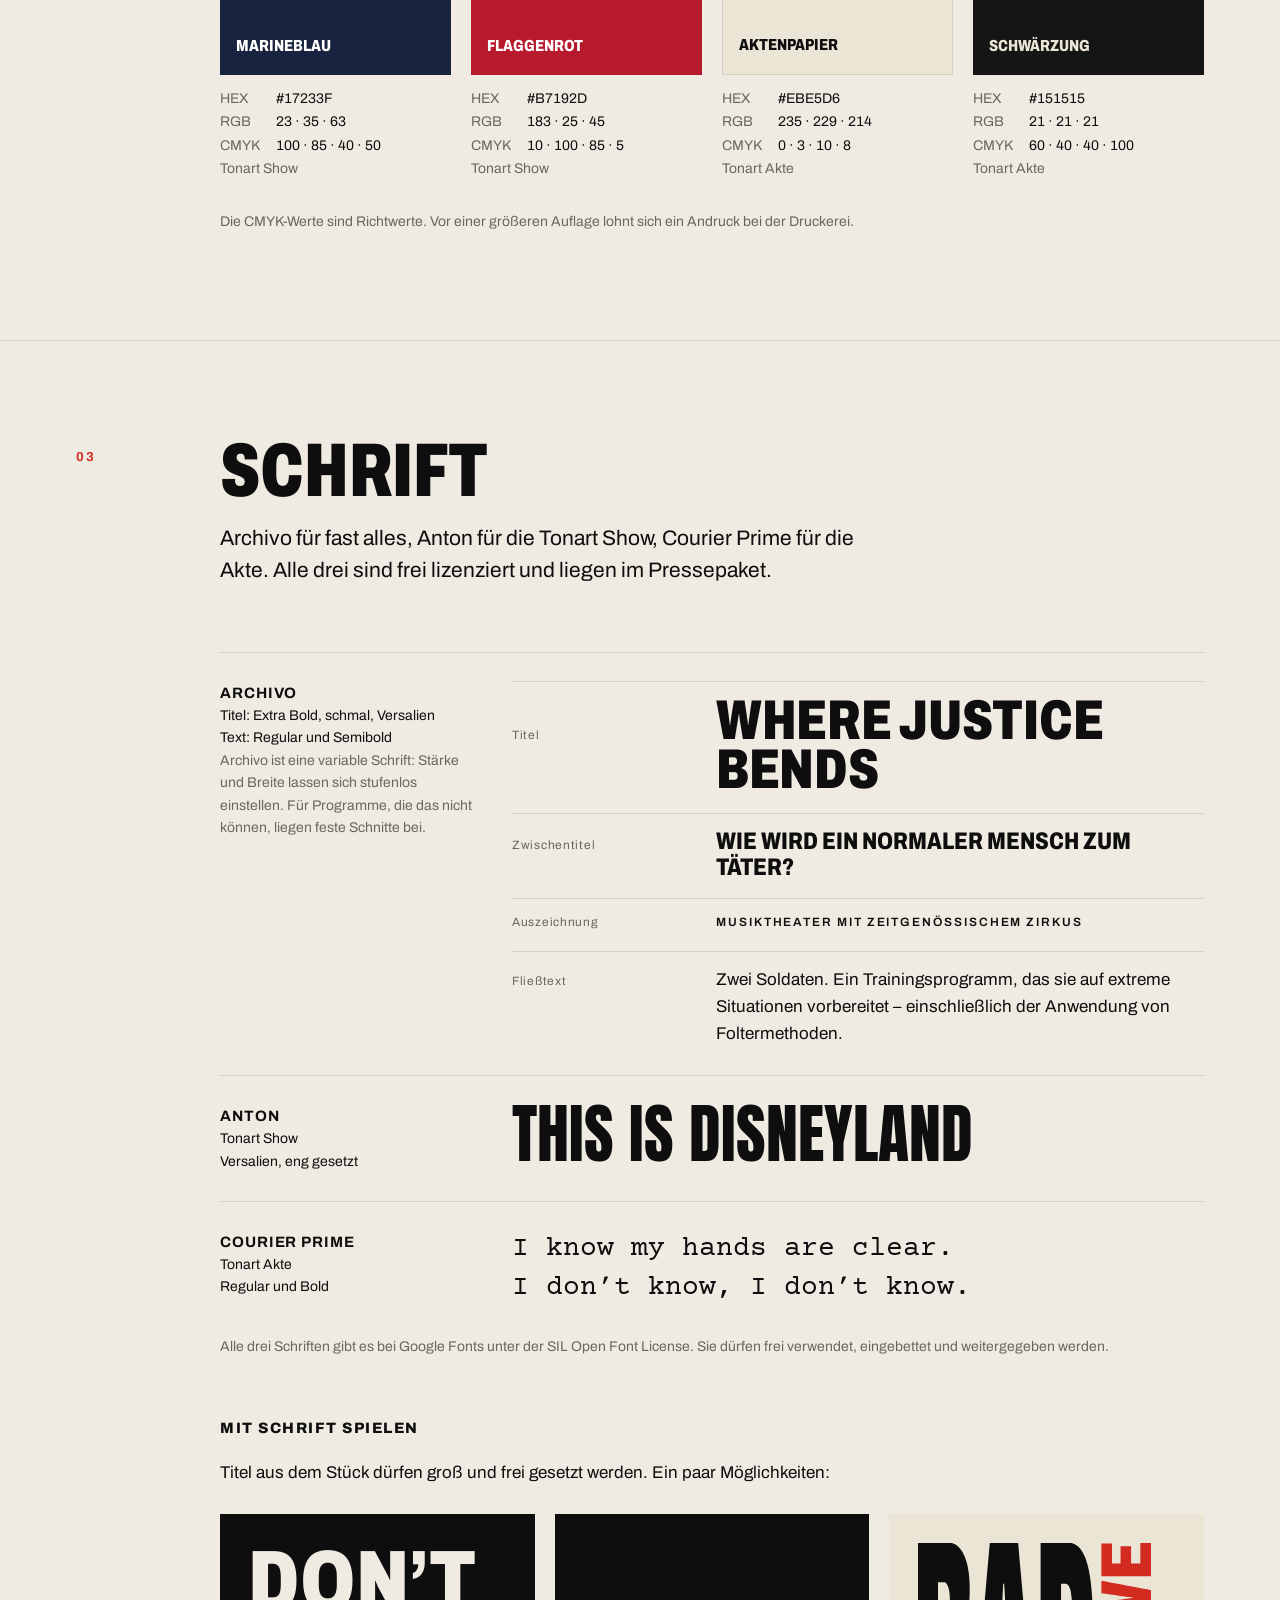
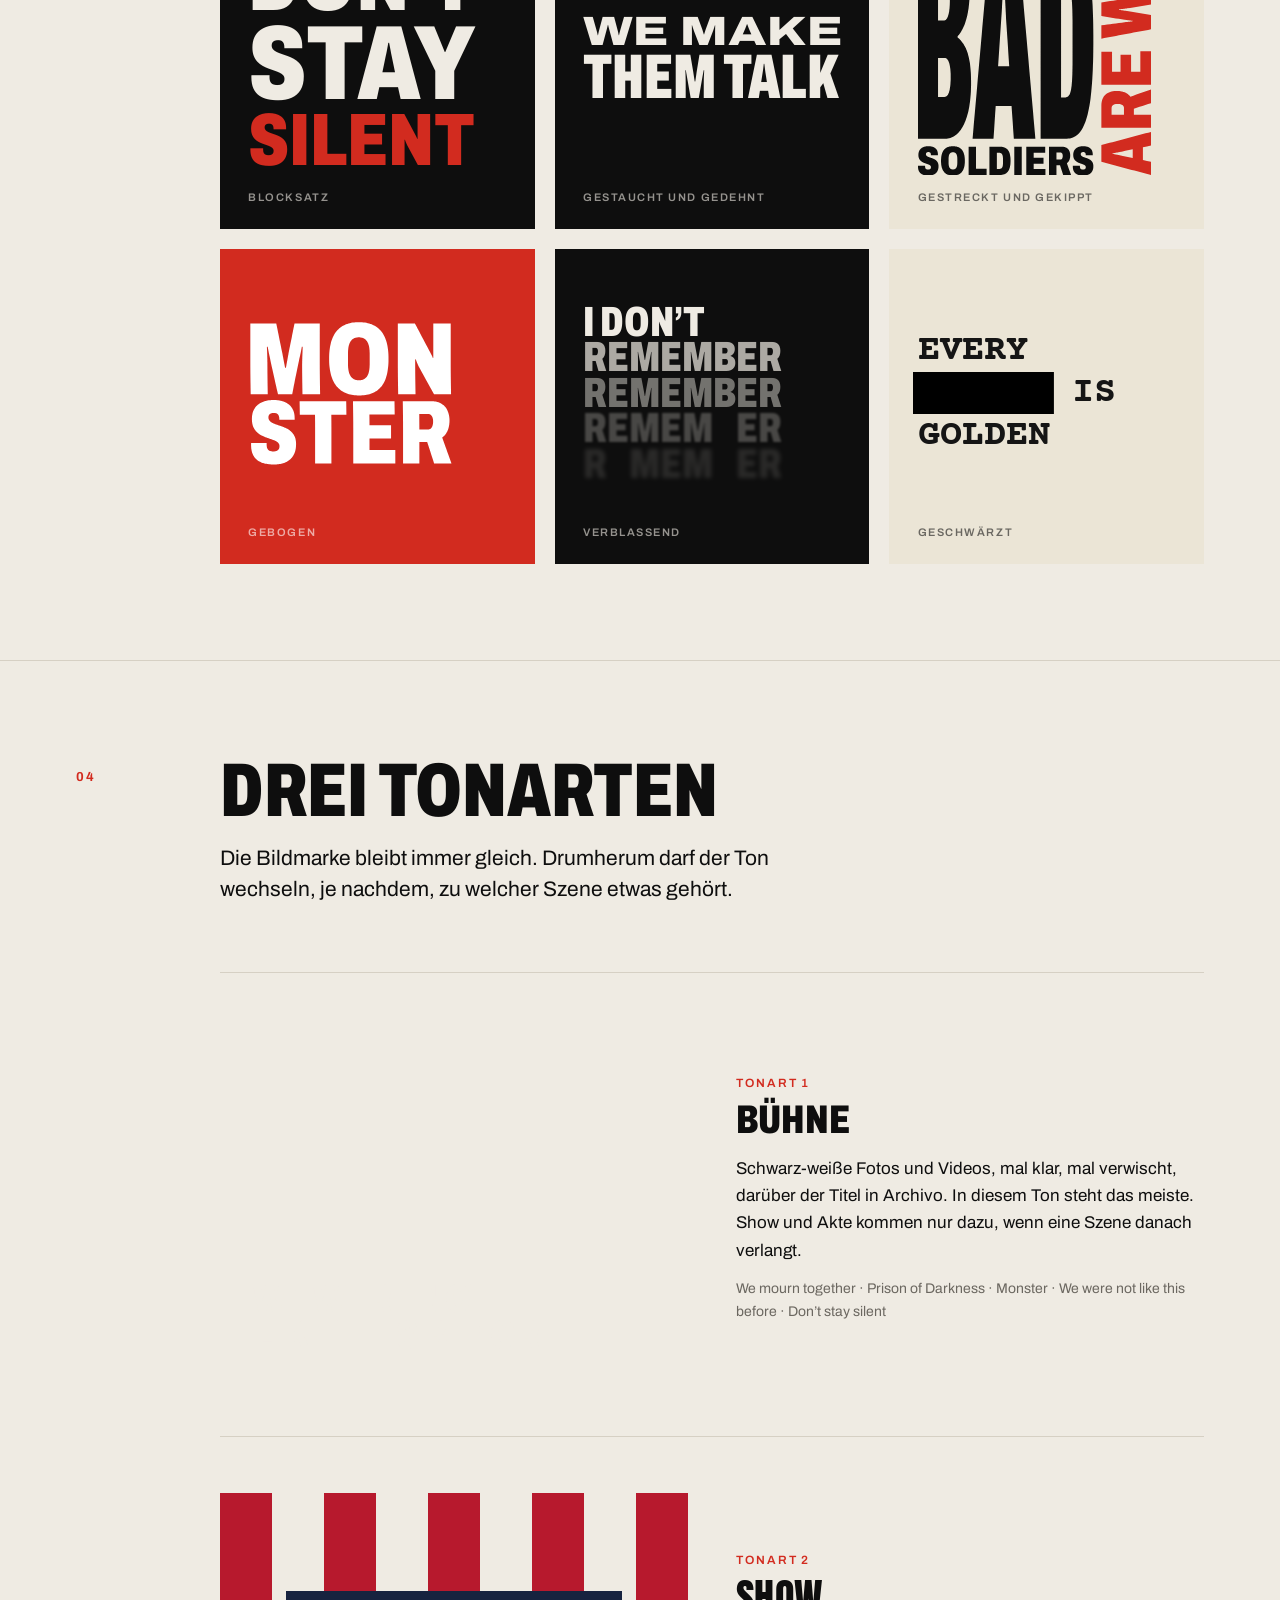
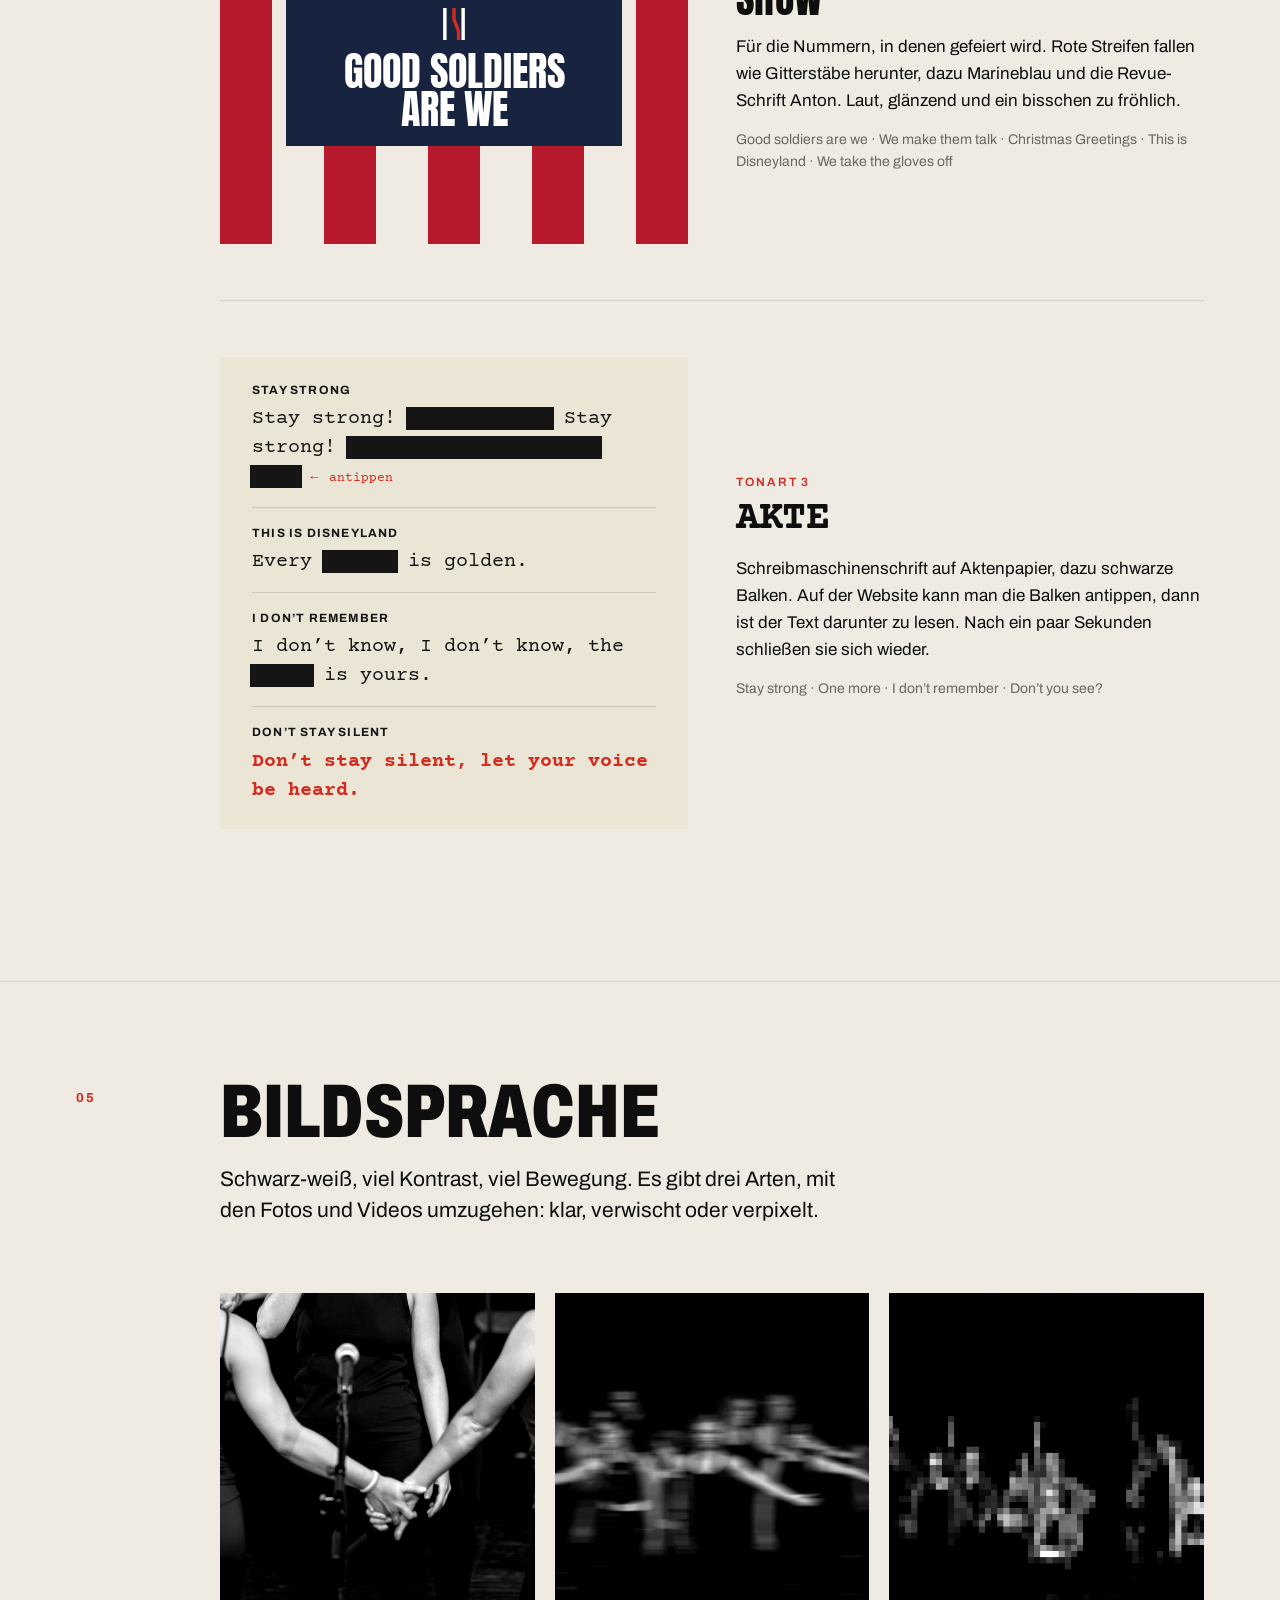
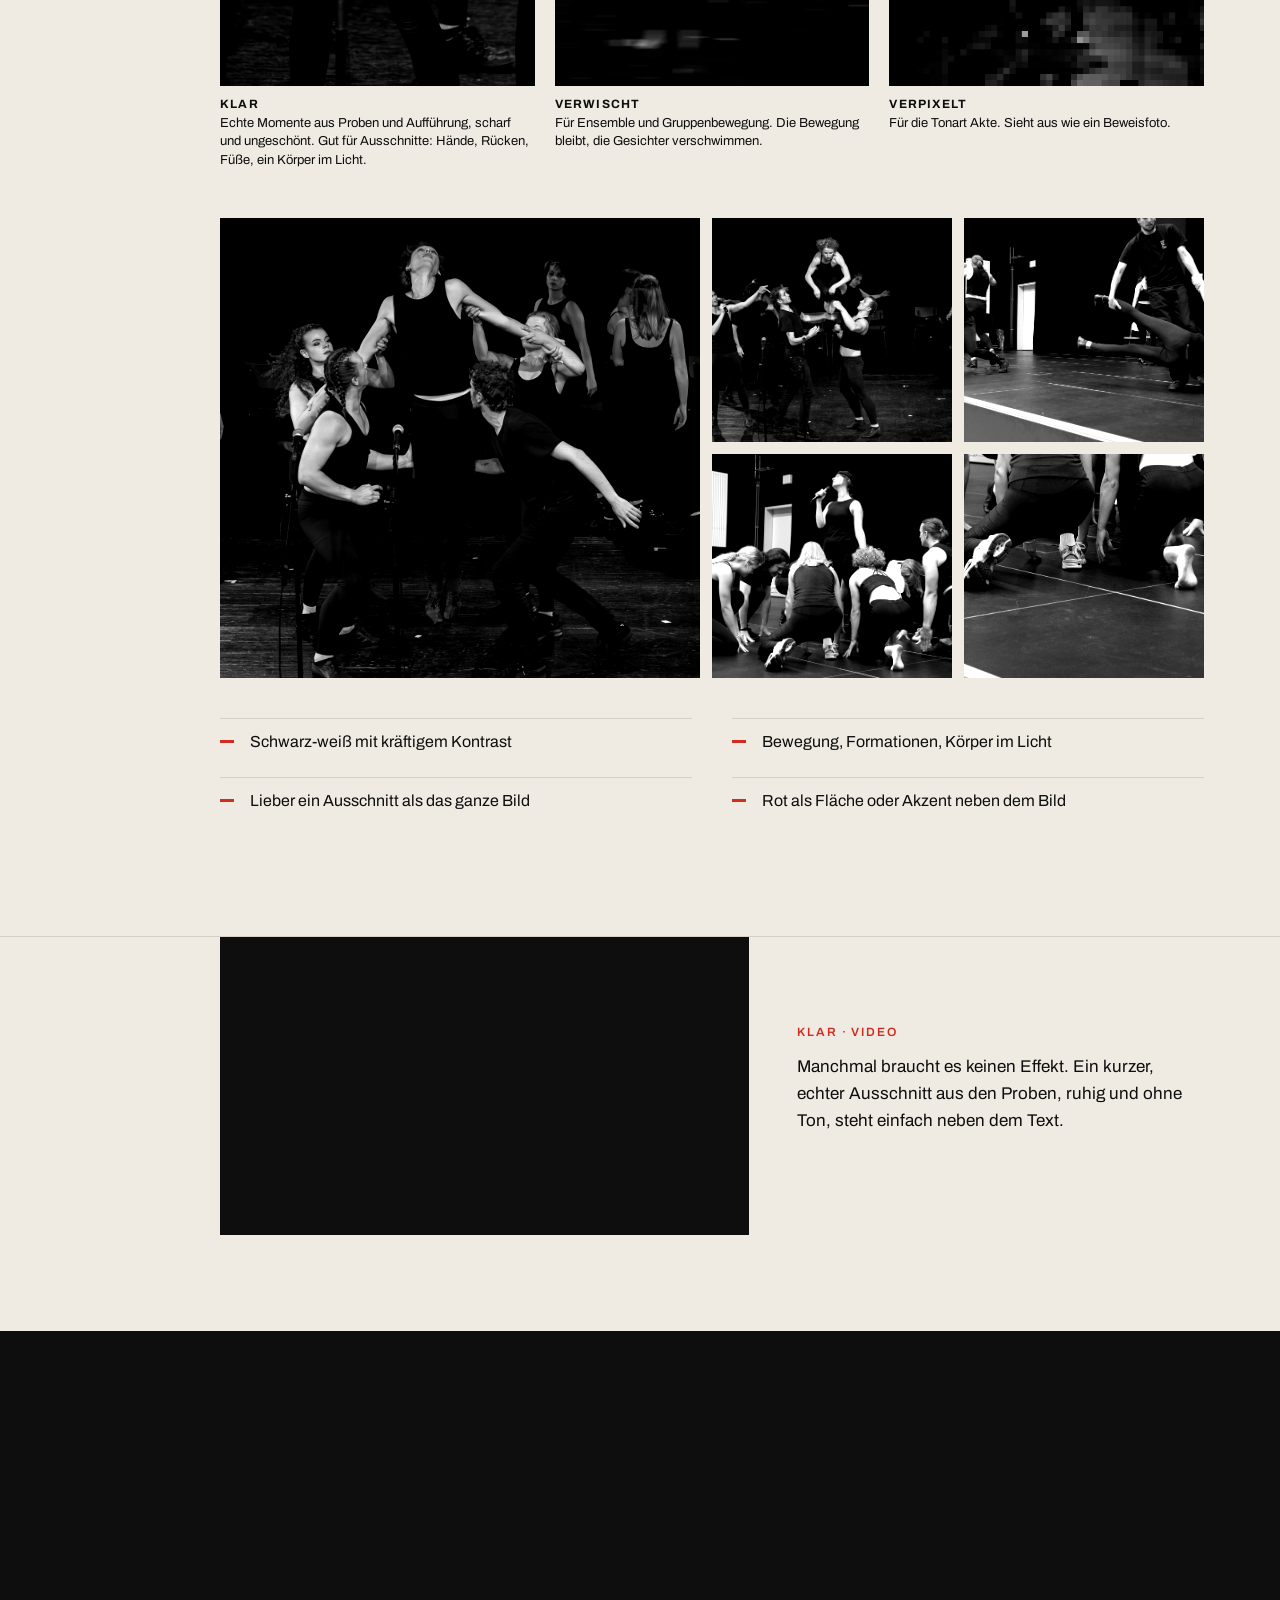
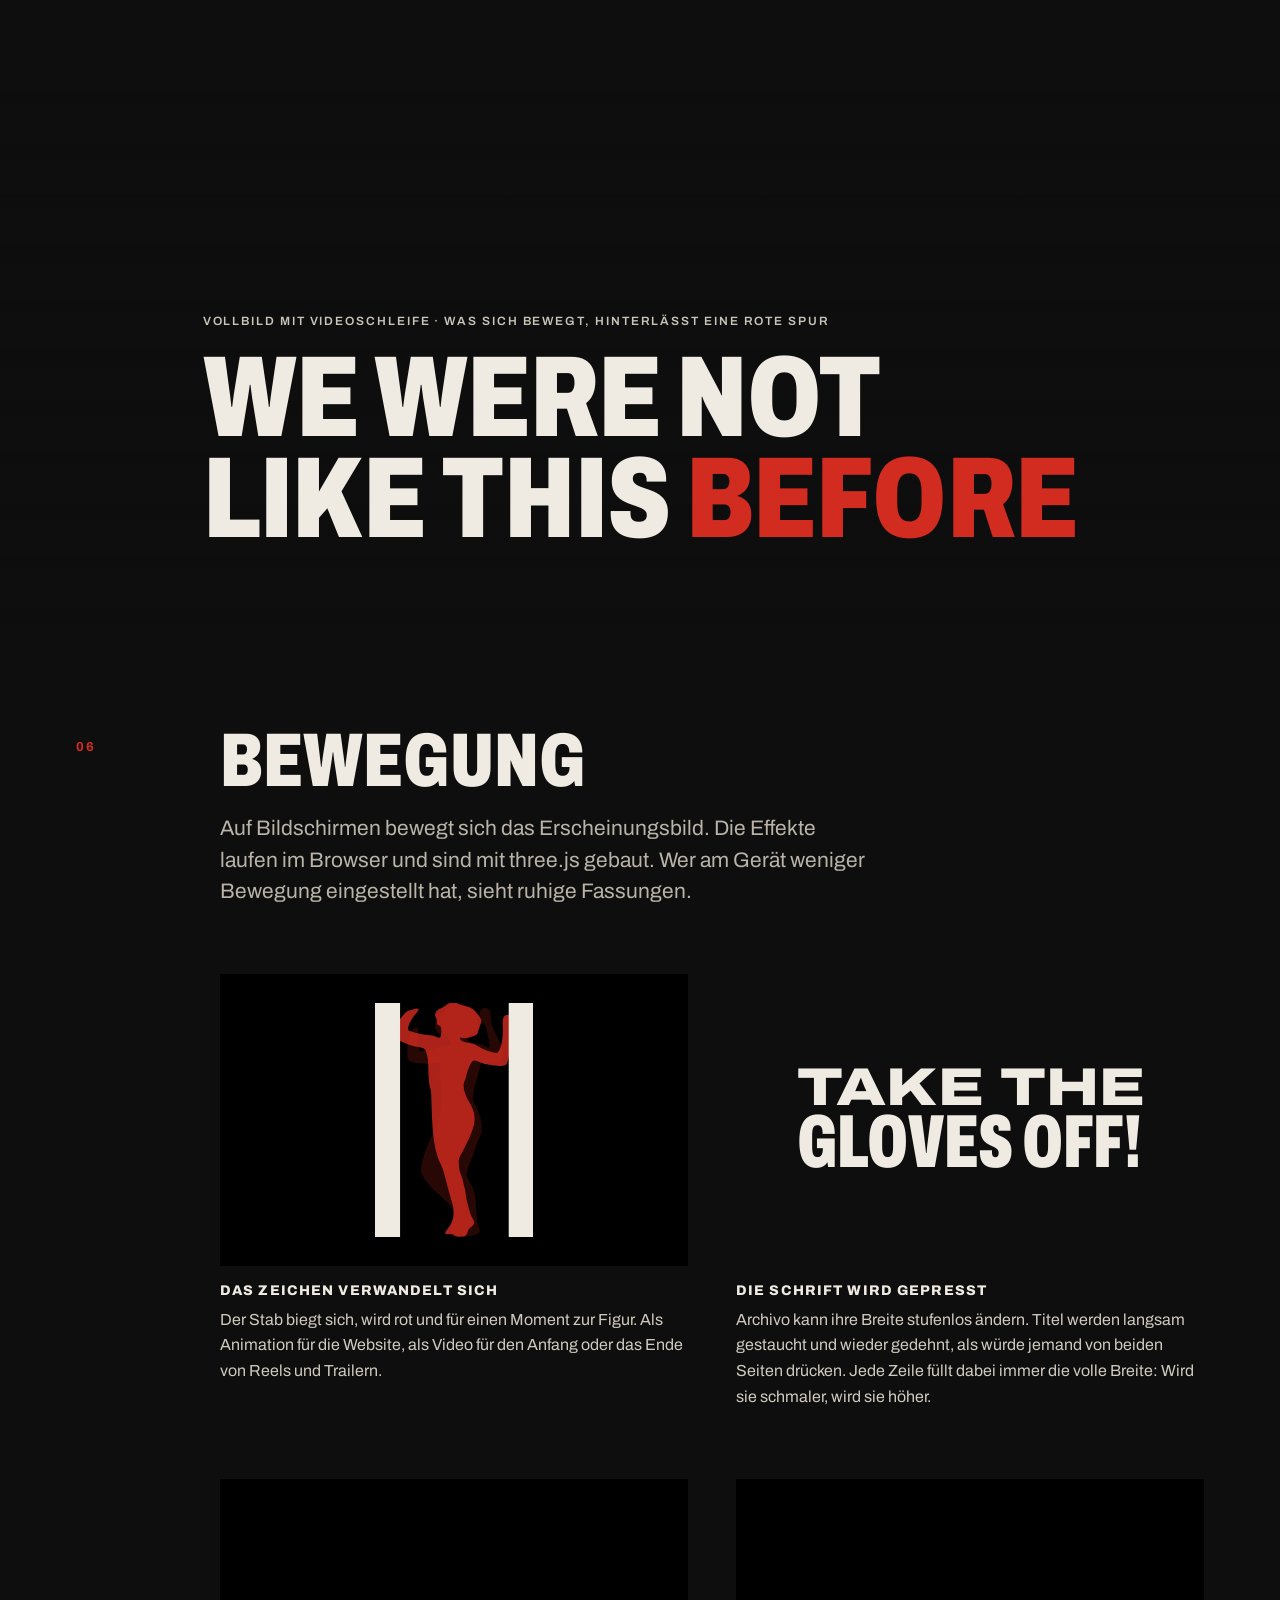
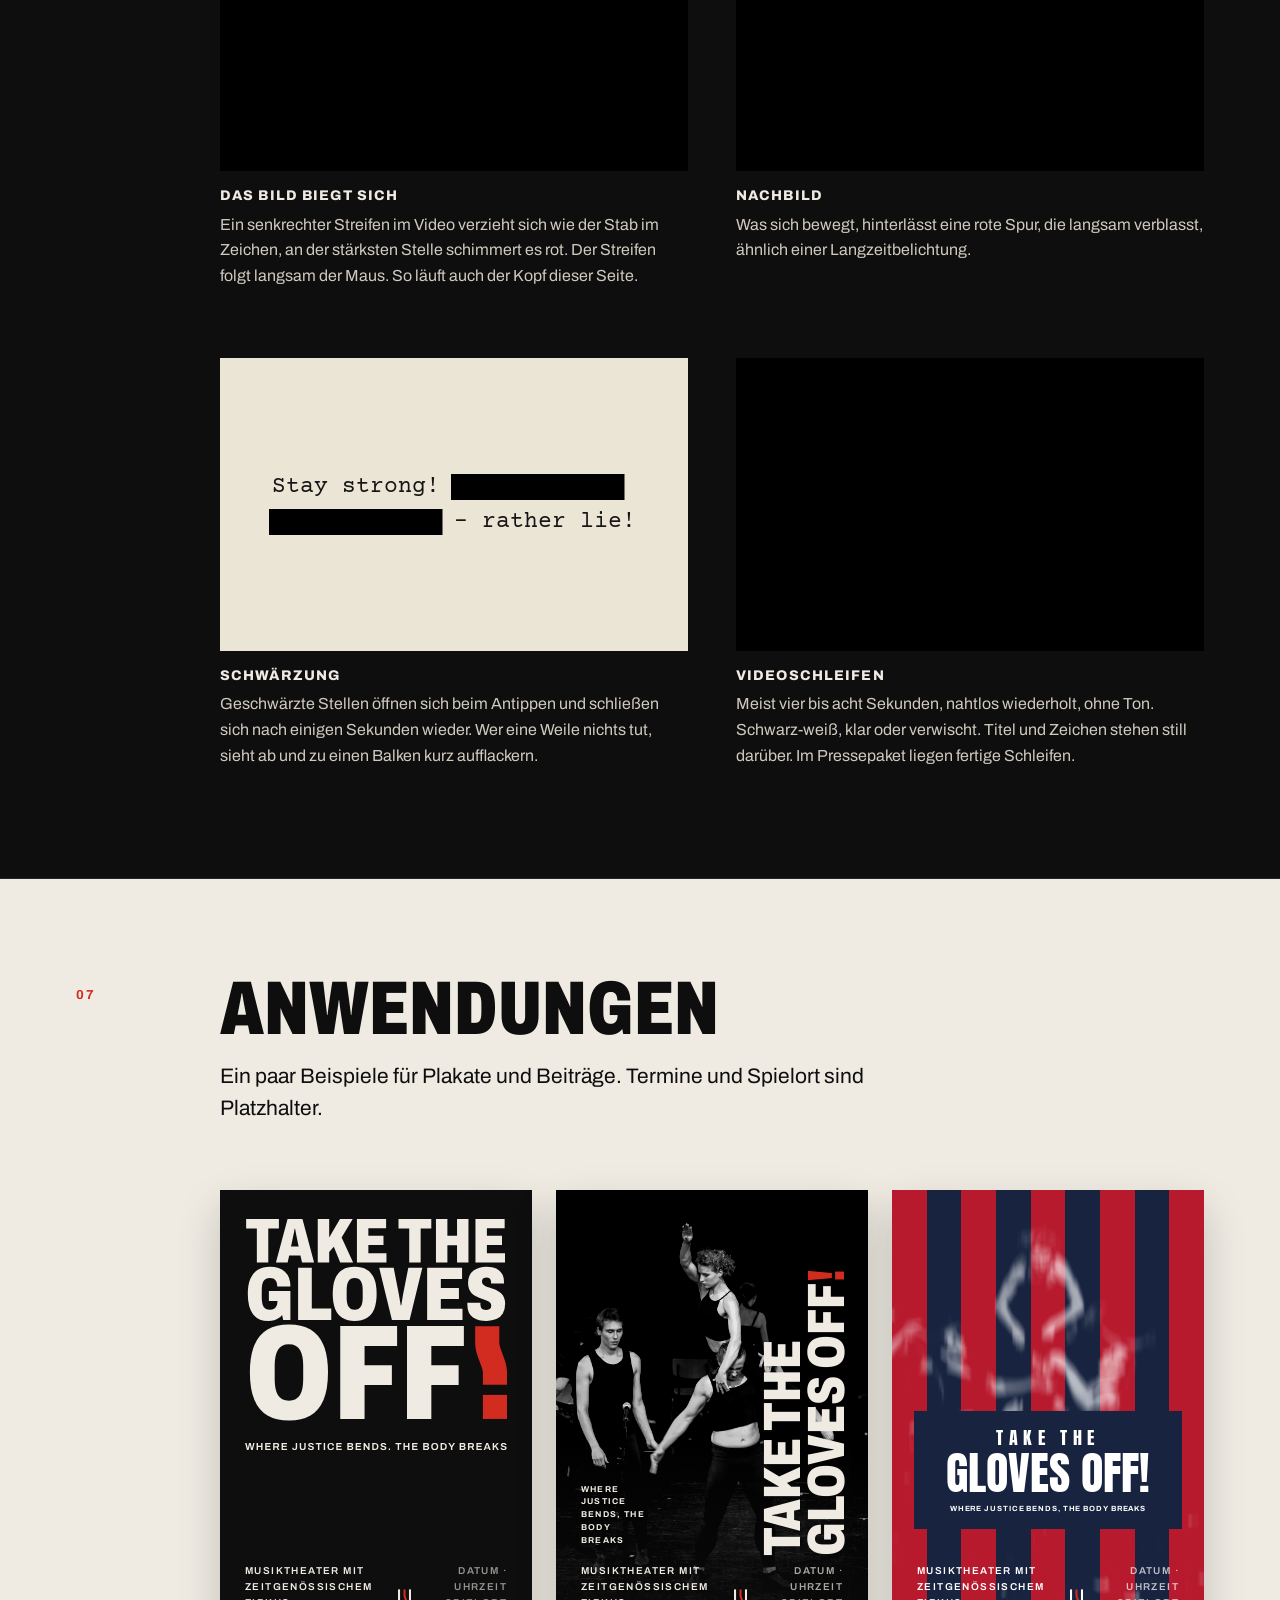
==== commit 8f1644eb: "Veröffentlichung aus 5d49a14 Co-Authored-By: Claude Opus 5.5 <noreply@anthropic.com>" ====
--- a/styleguide/index.html
+++ b/styleguide/index.html
@@ -397,7 +397,7 @@
       <div class="no">01</div>
       <div>
         <h2>Logo</h2>
-        <p class="lead">Drei Stäbe, so wie die drei Zellen auf der Bühne. Der mittlere ist rot und gibt nach.</p>
+        <p class="lead">Drei Stäbe für die drei Zellen aus den Bühnenbild-Ideen. Der mittlere ist rot und gibt nach.</p>
       </div>
     </div>
 
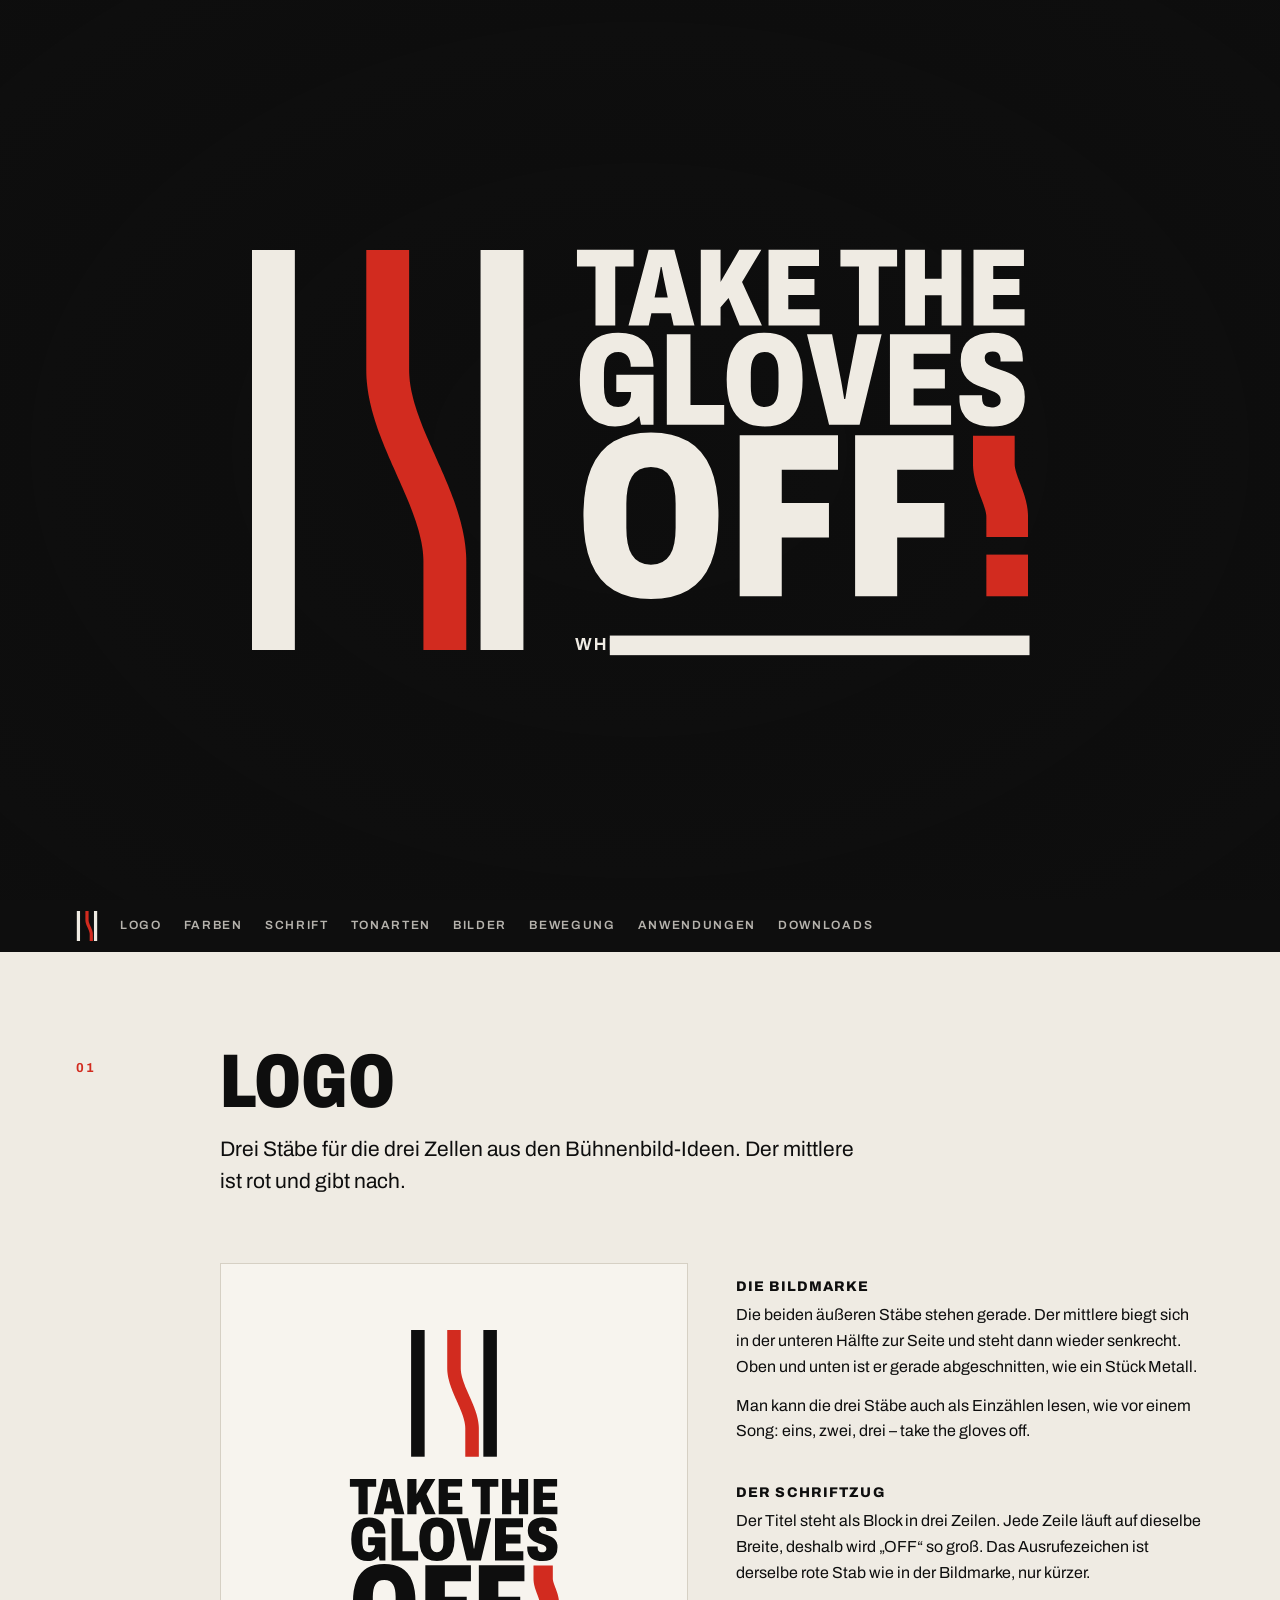
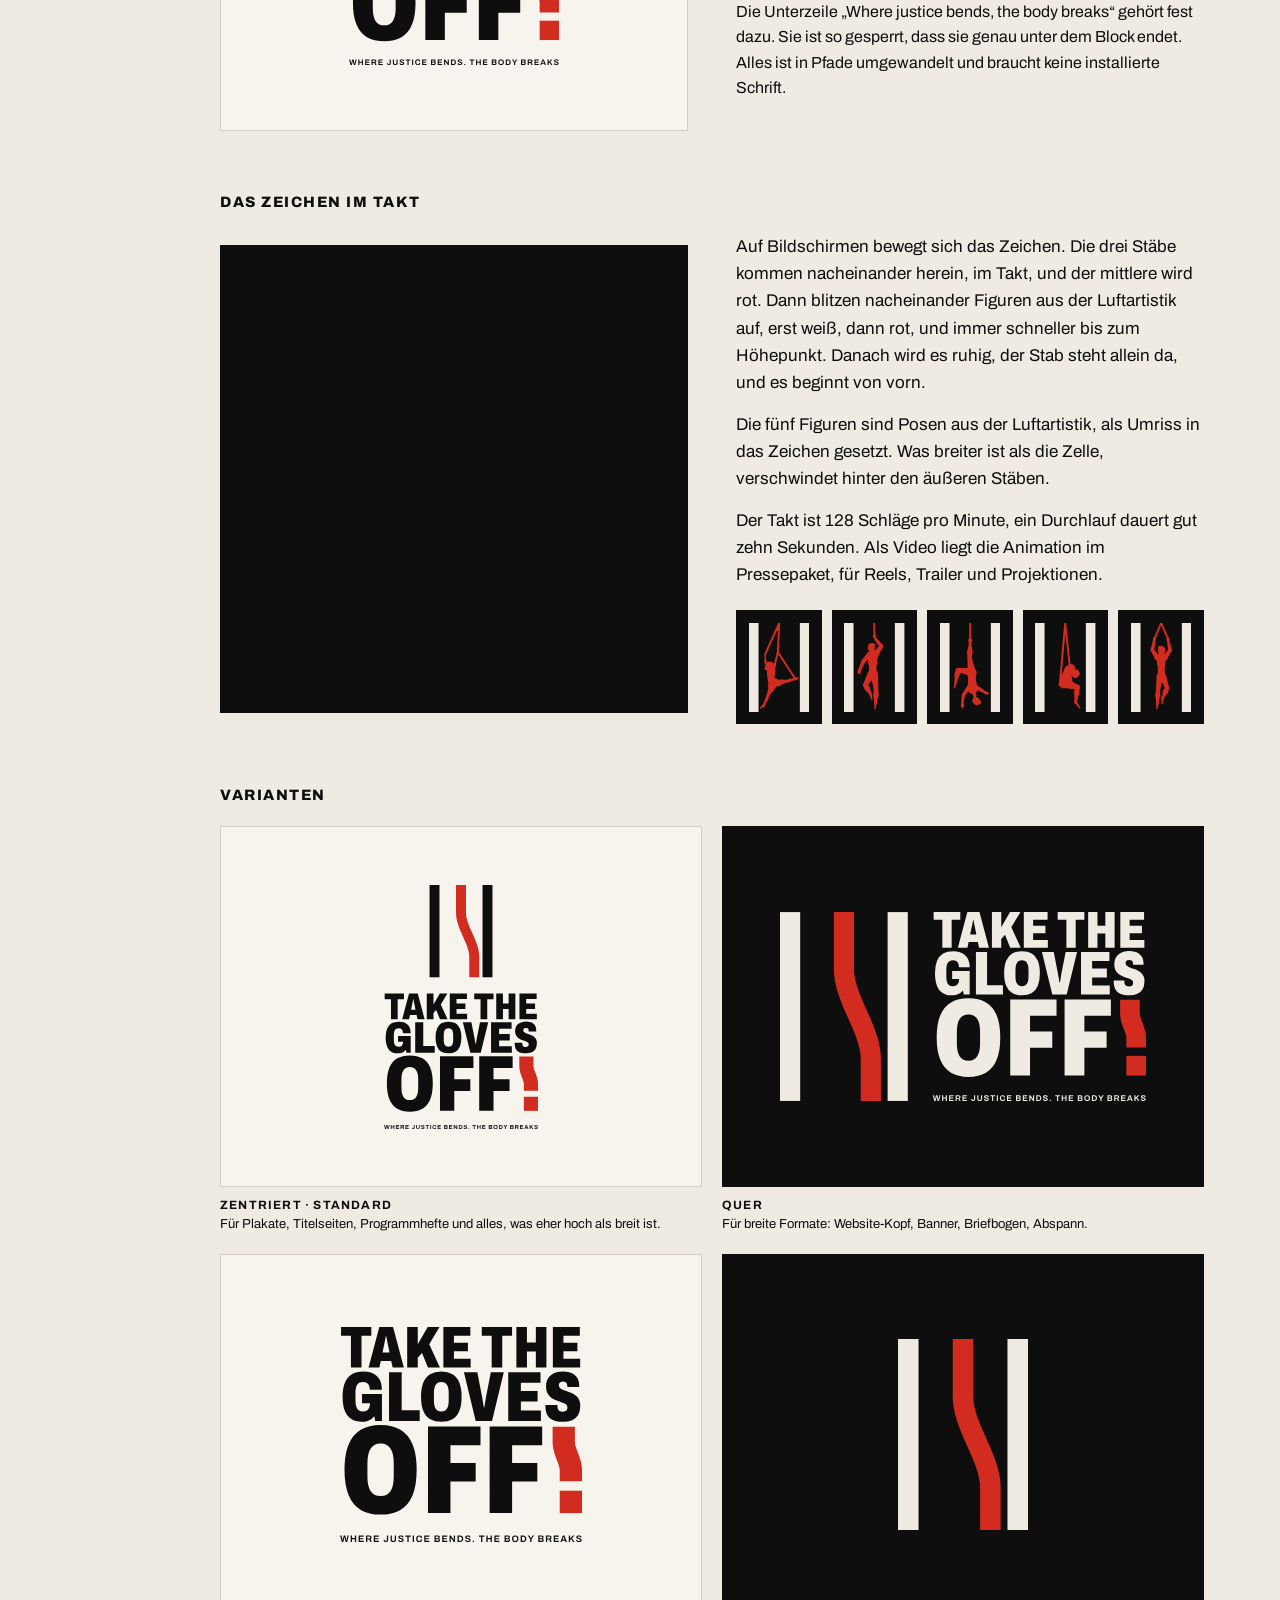
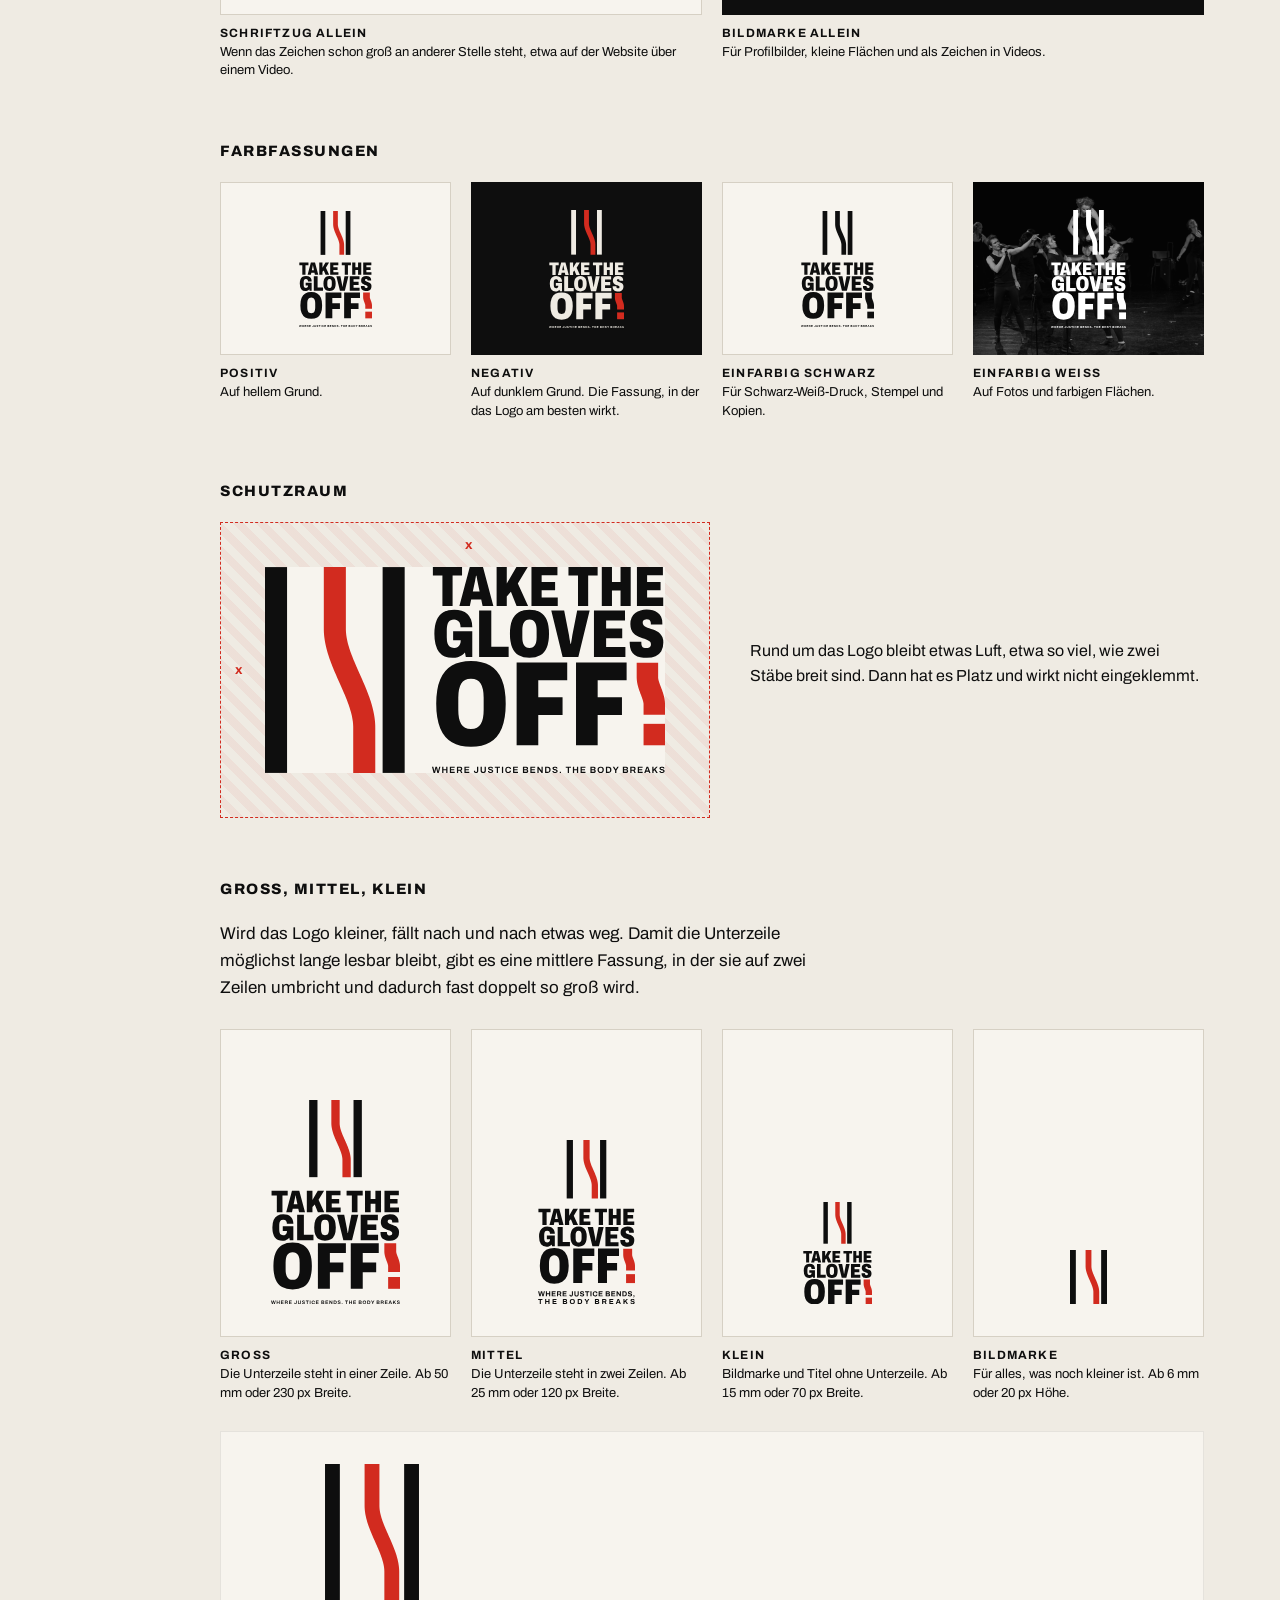
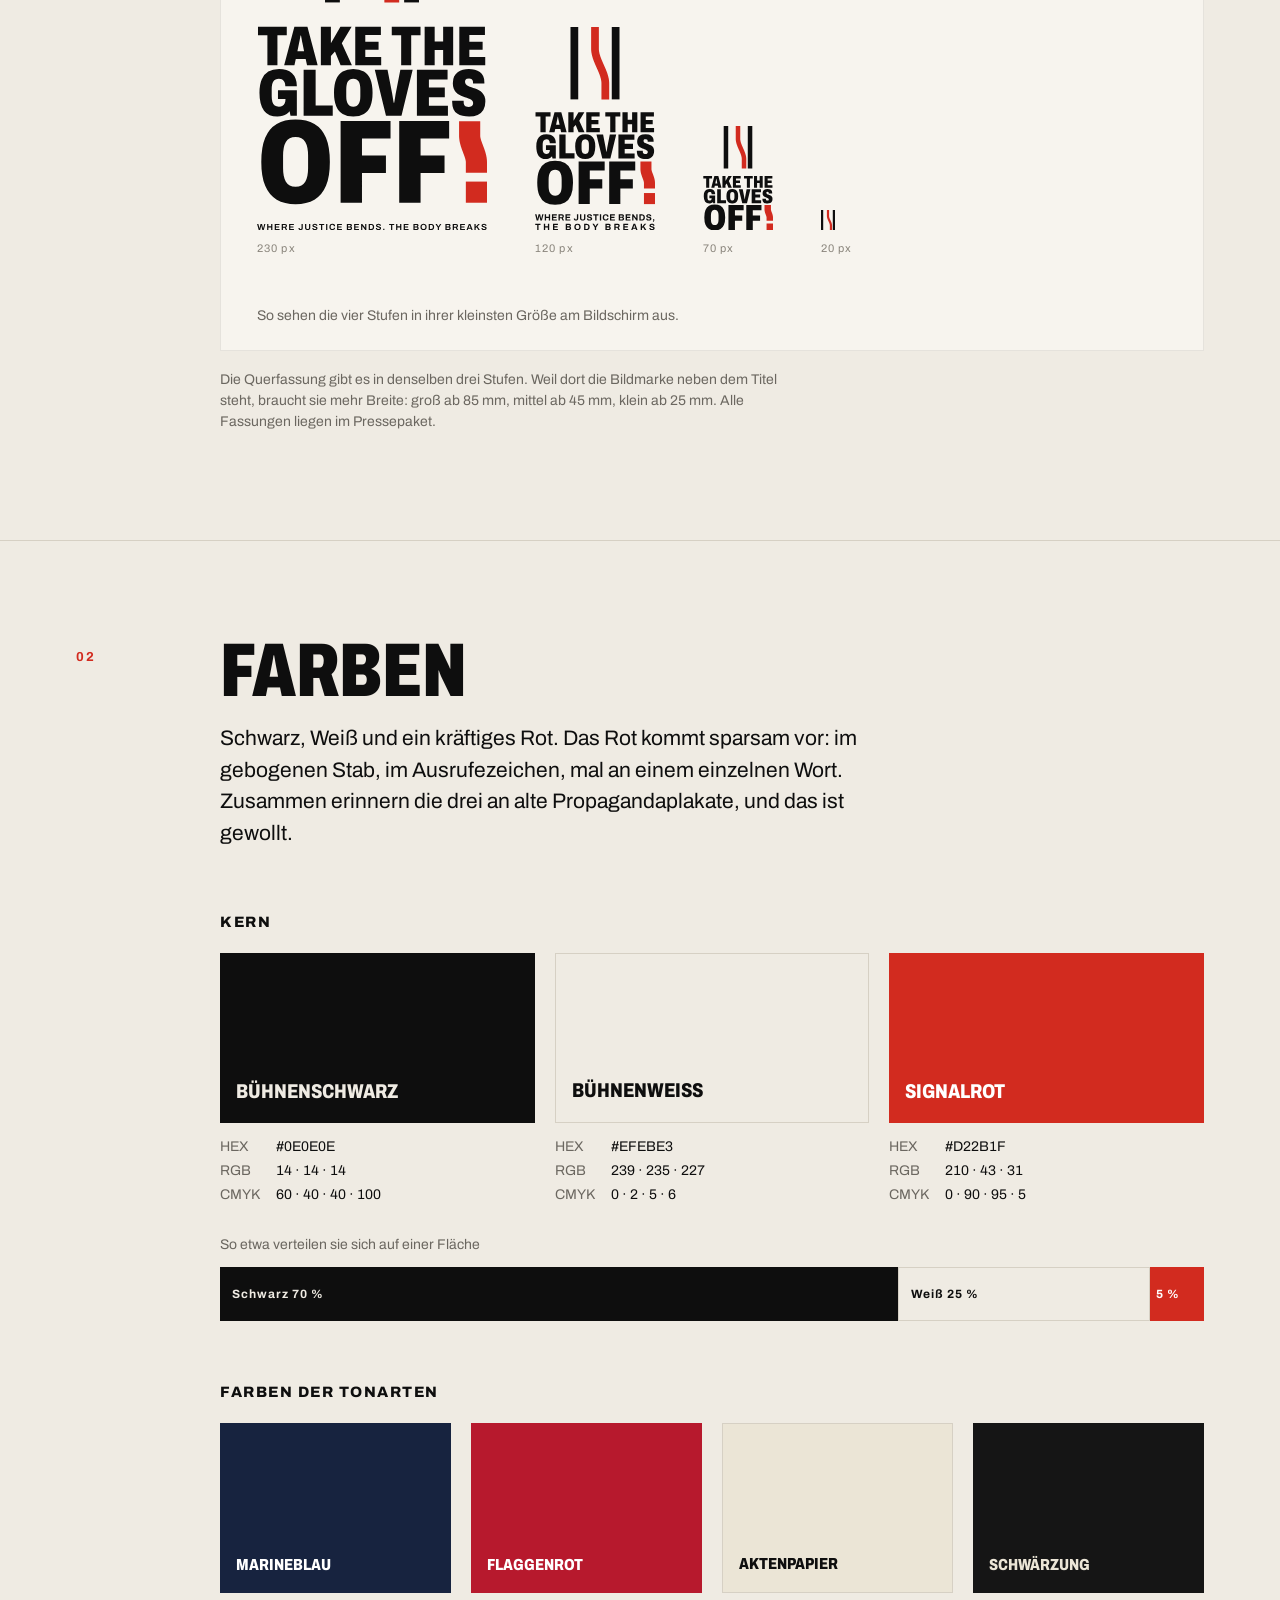
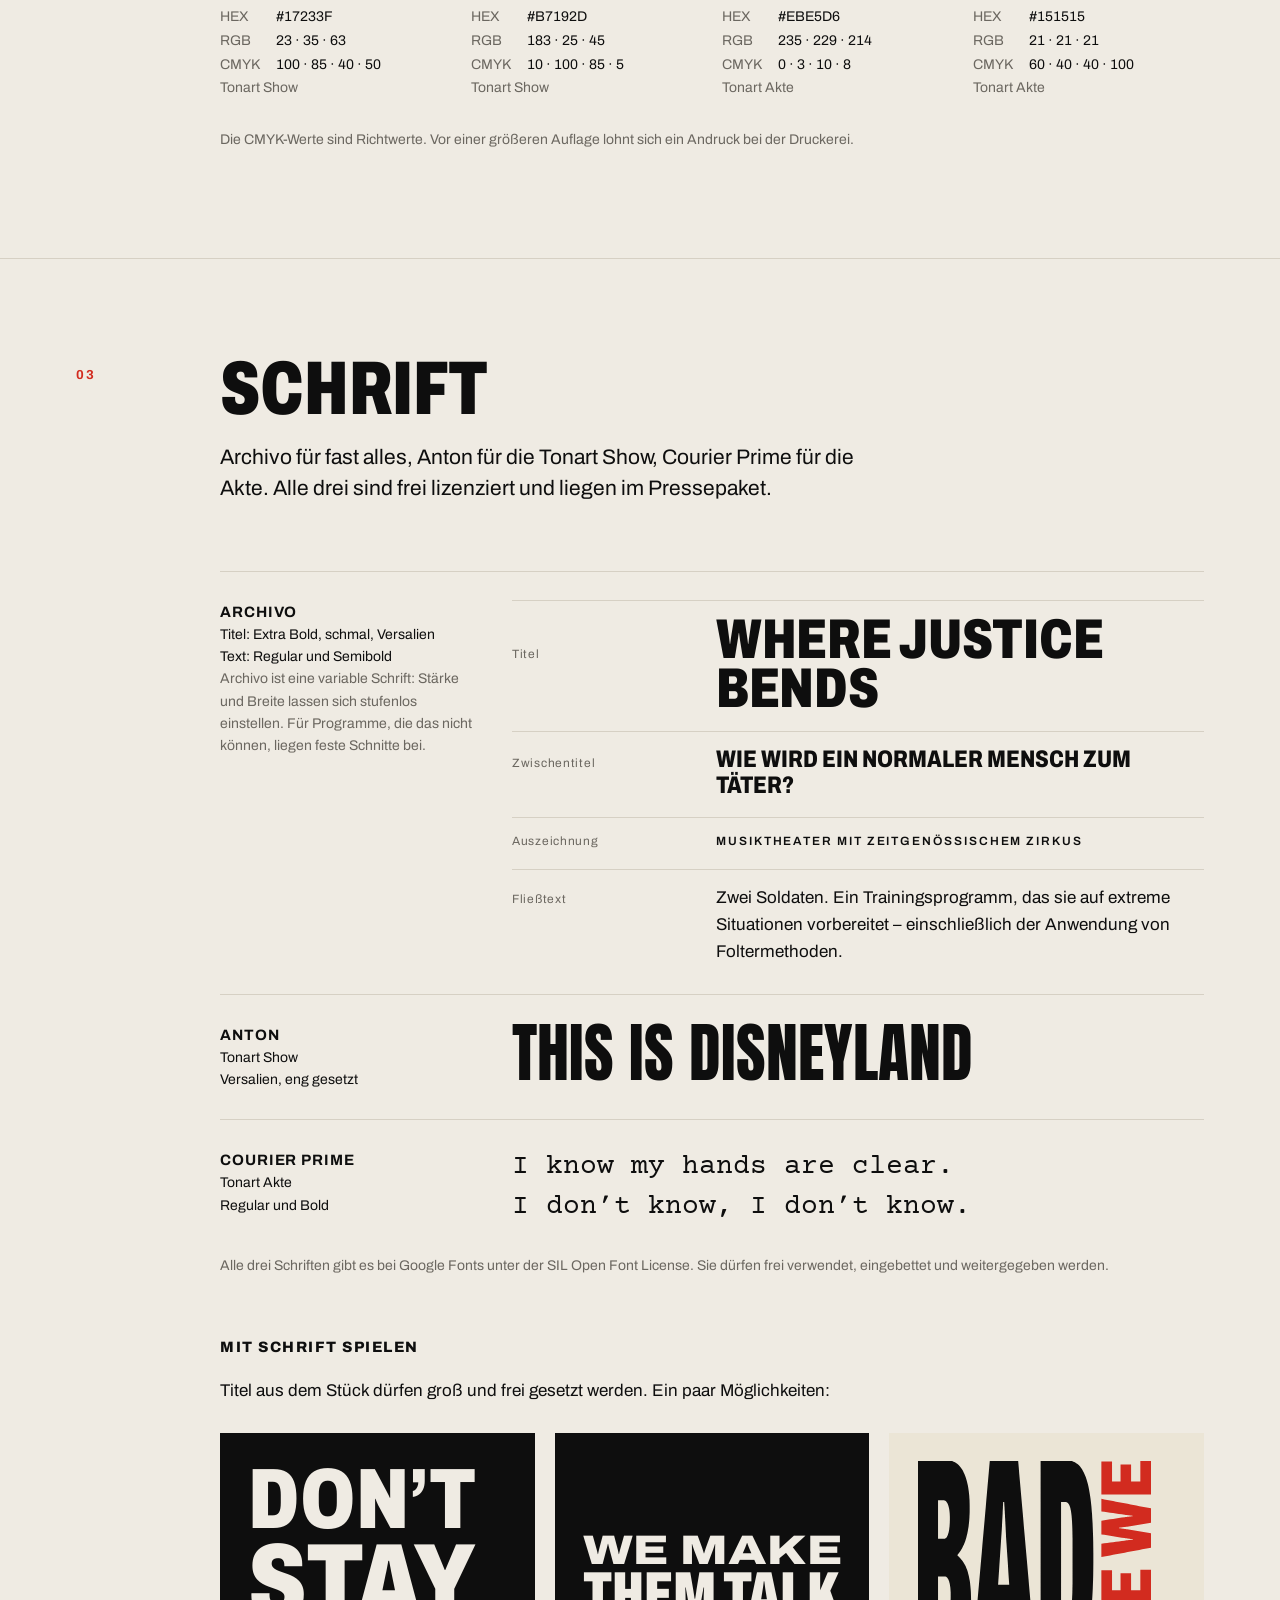
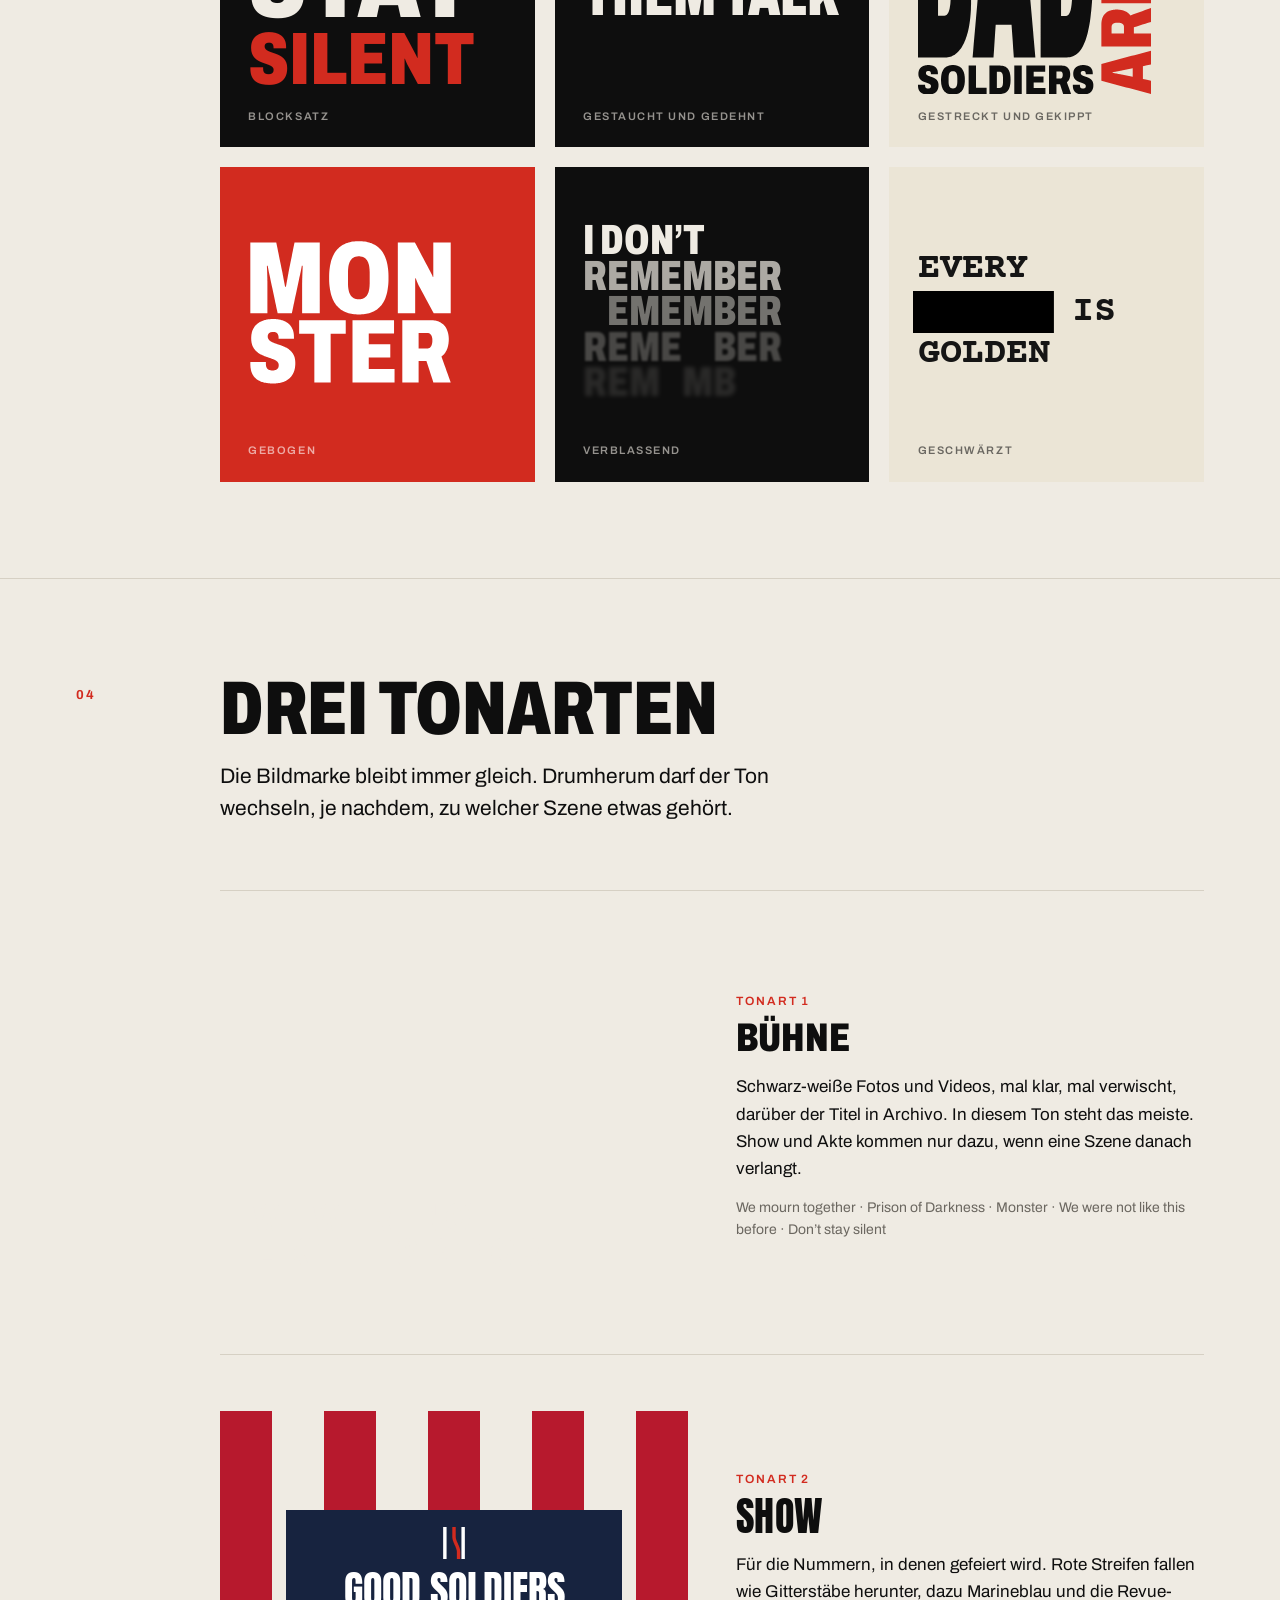
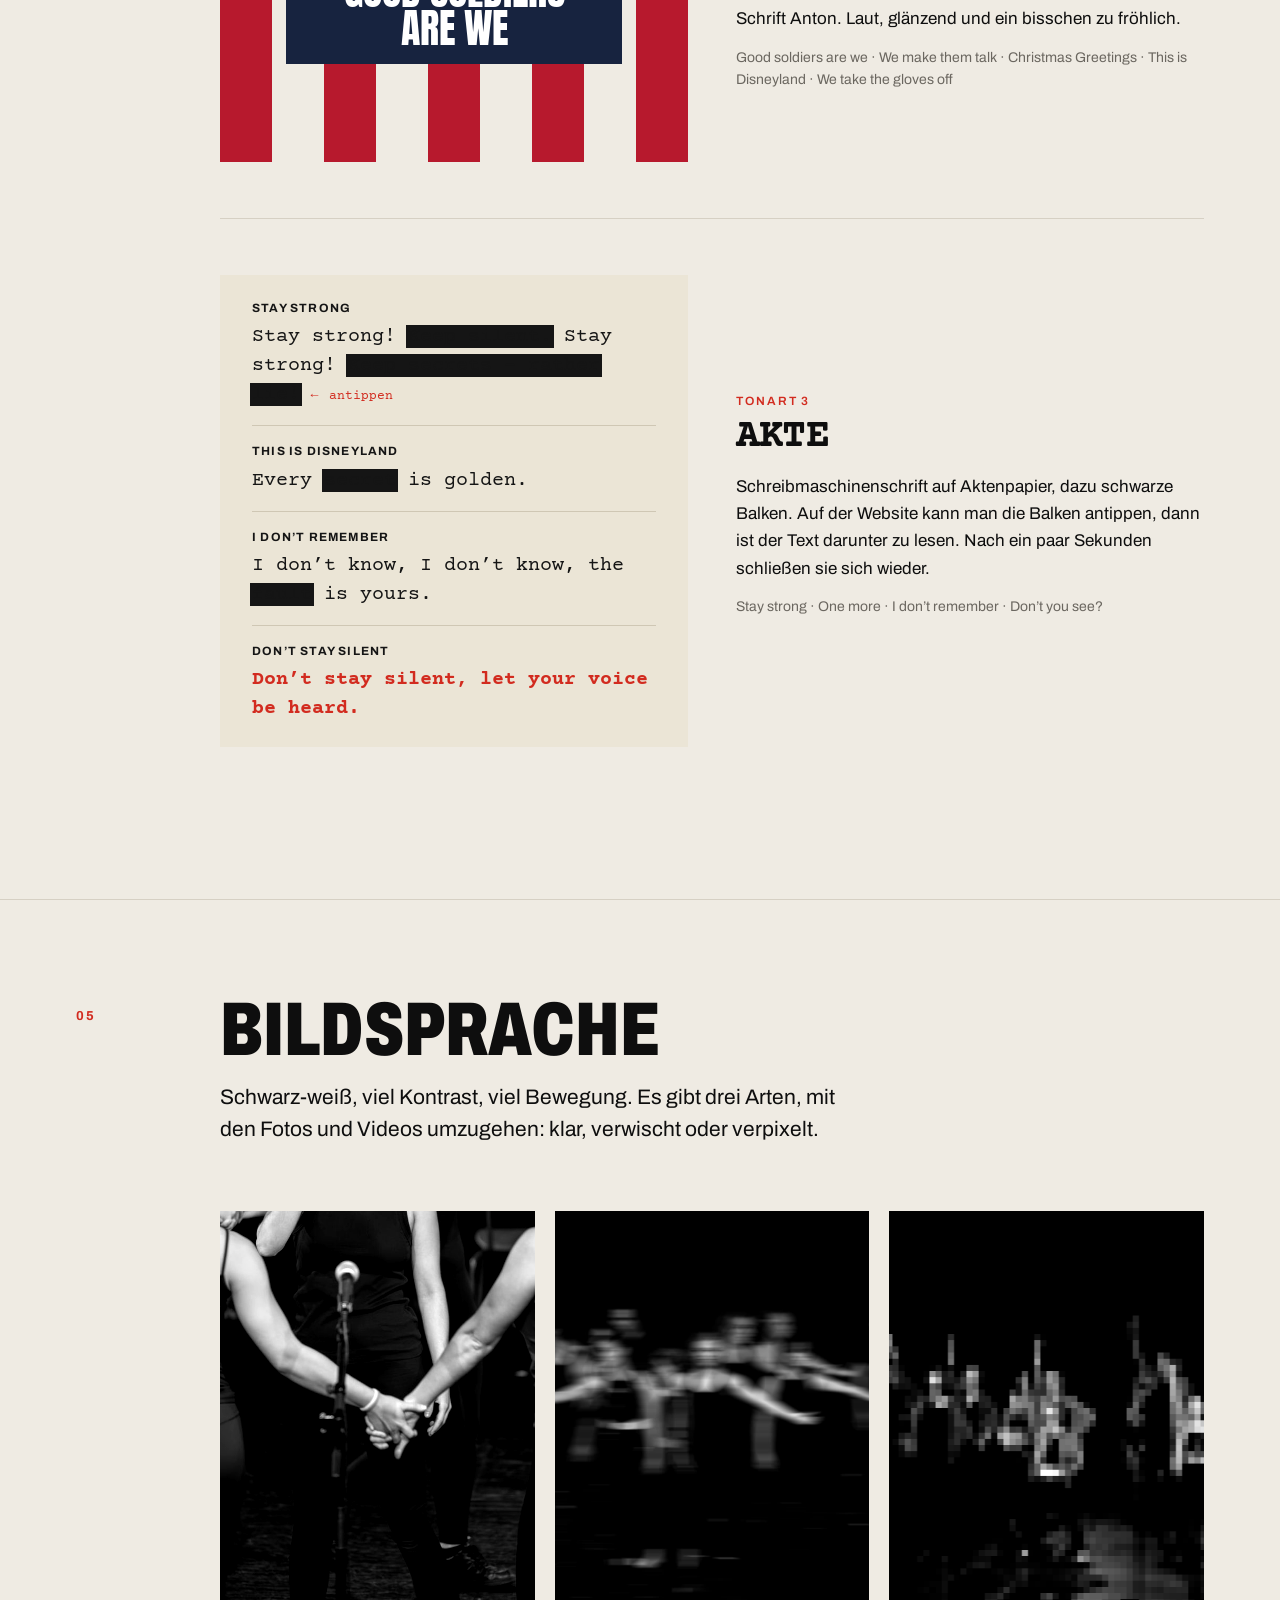
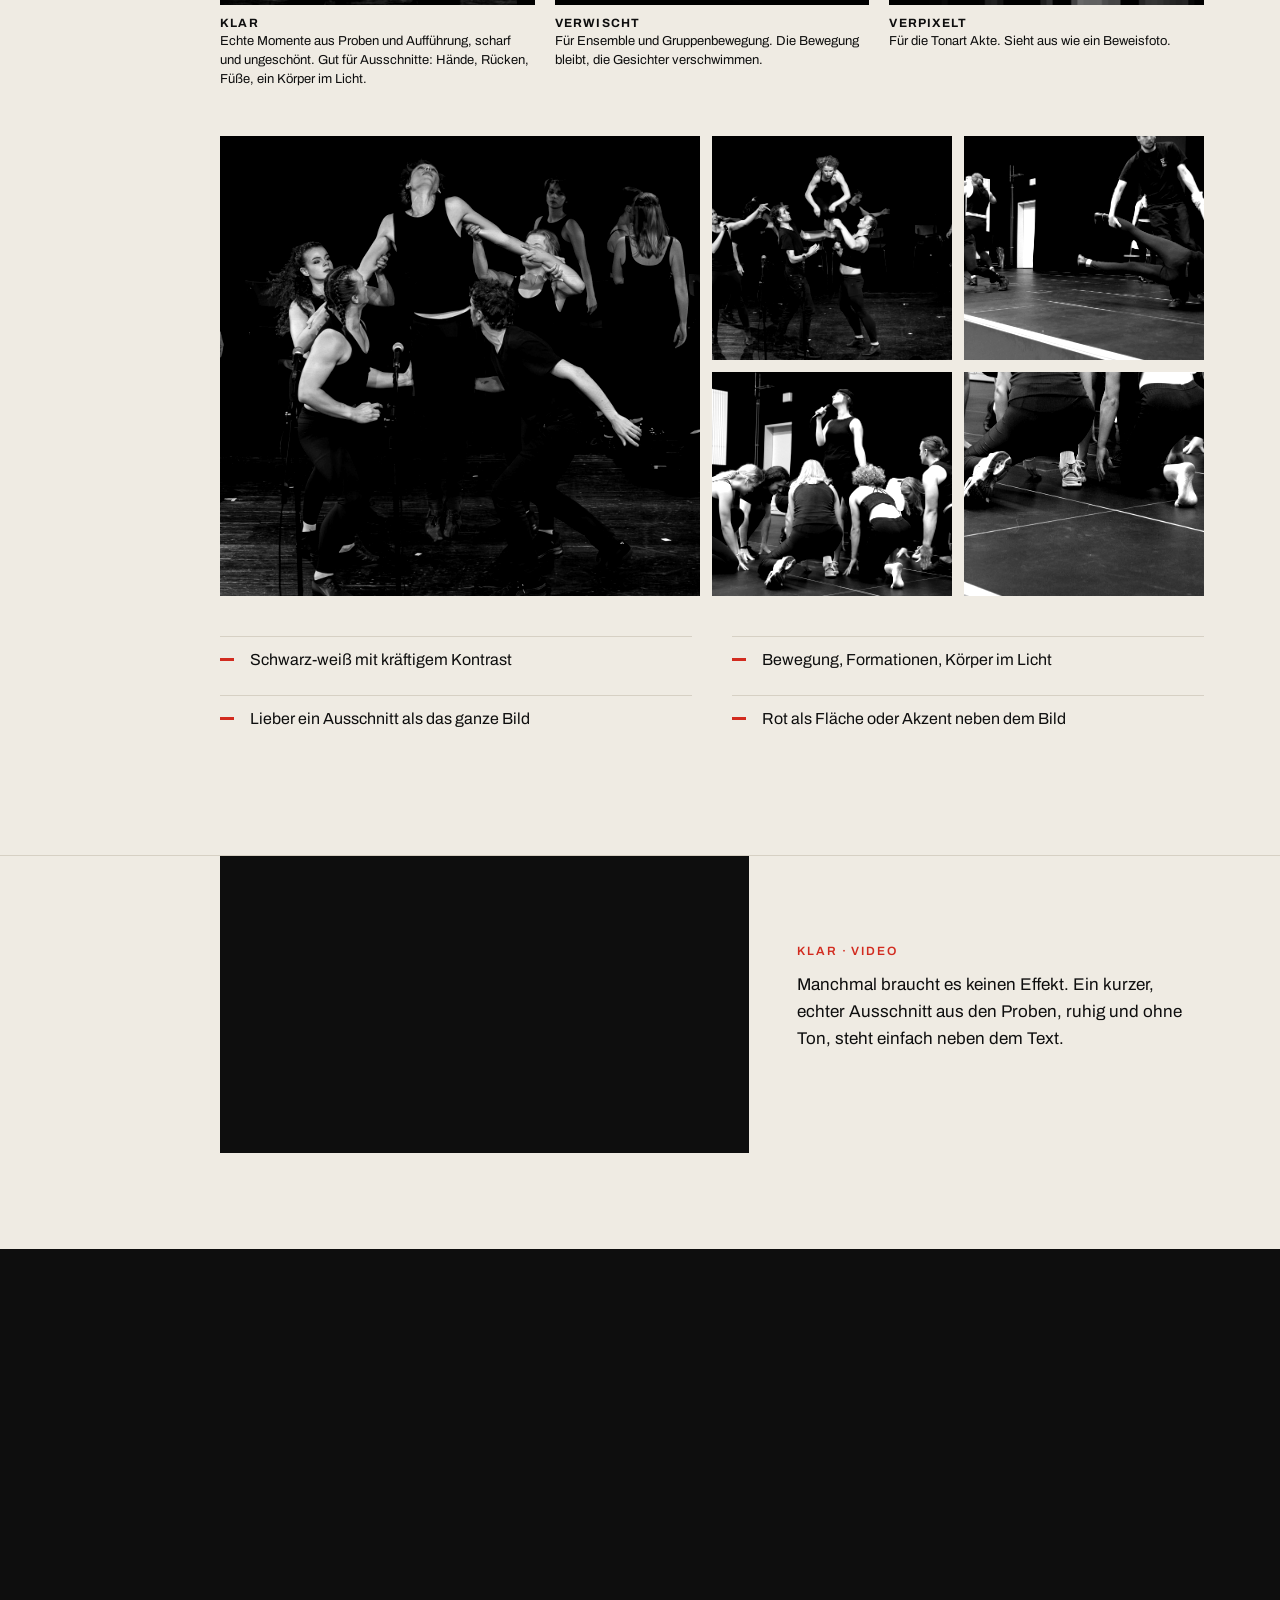
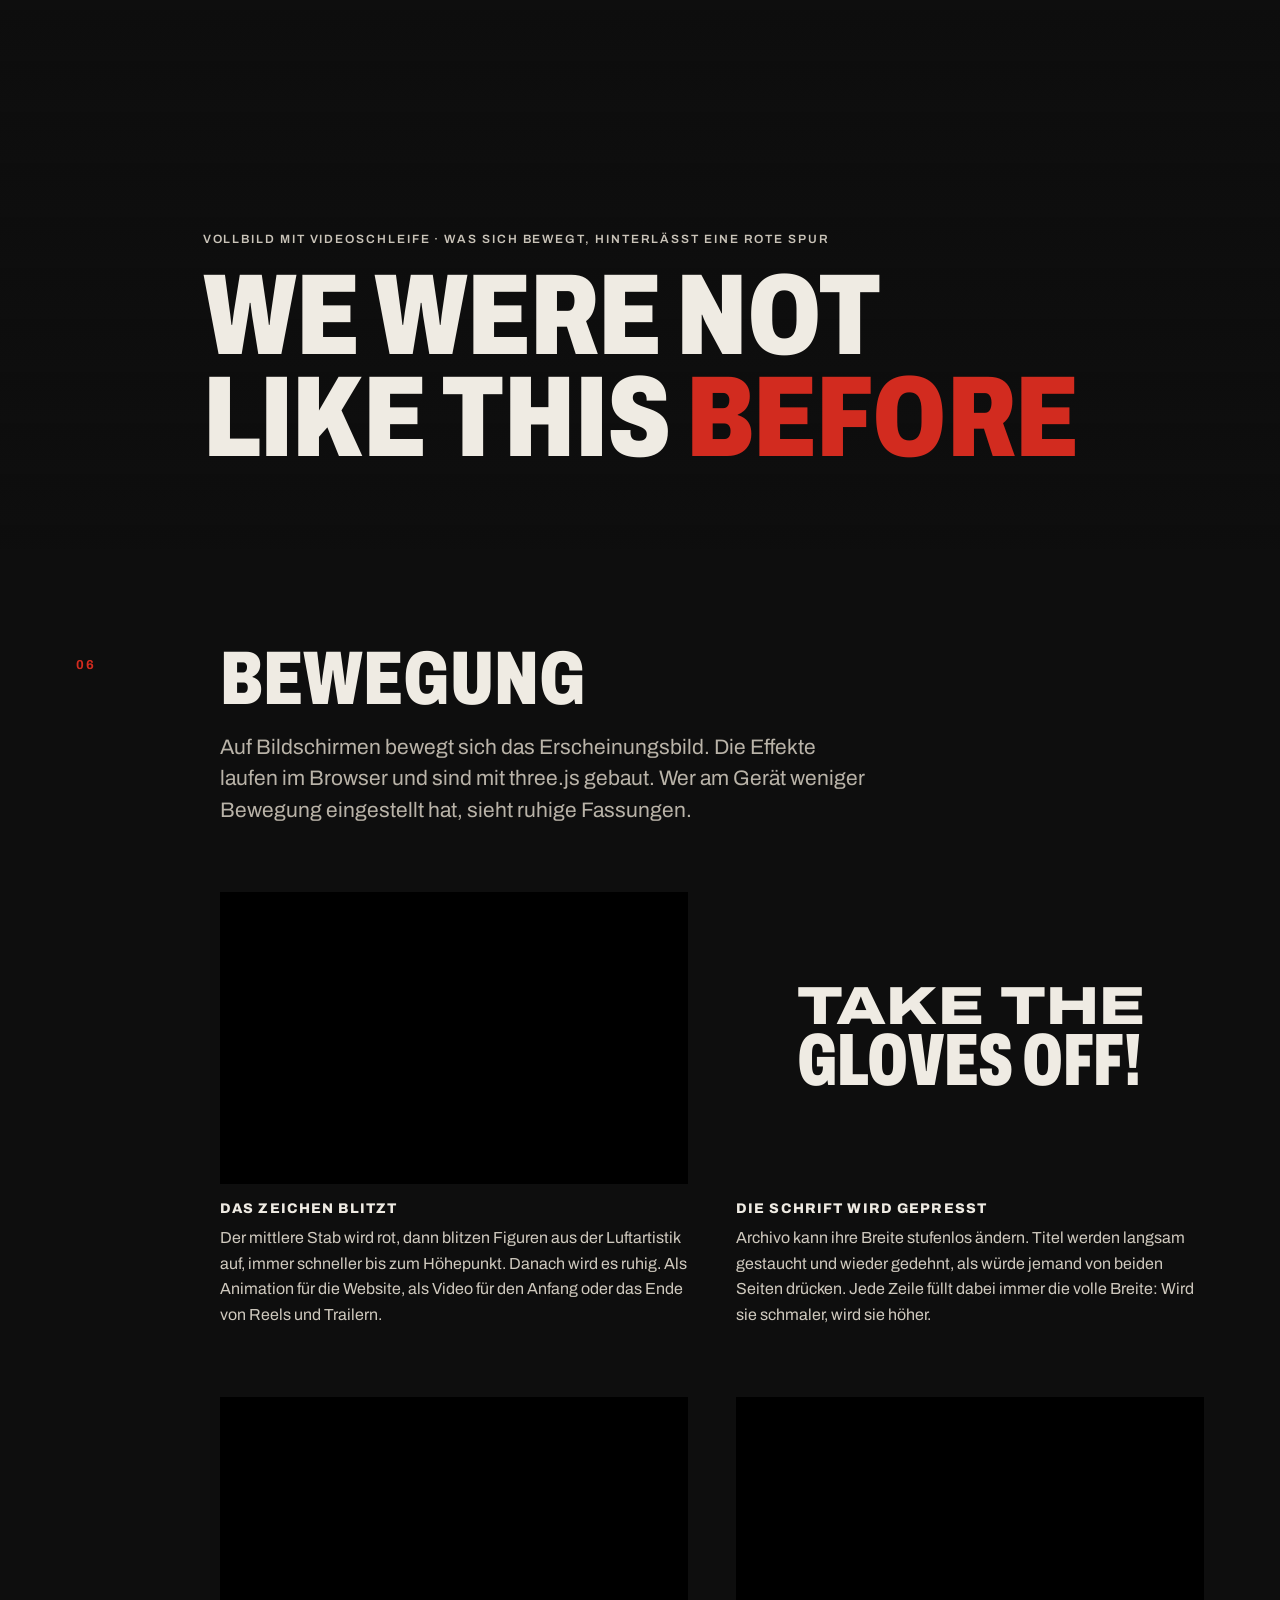
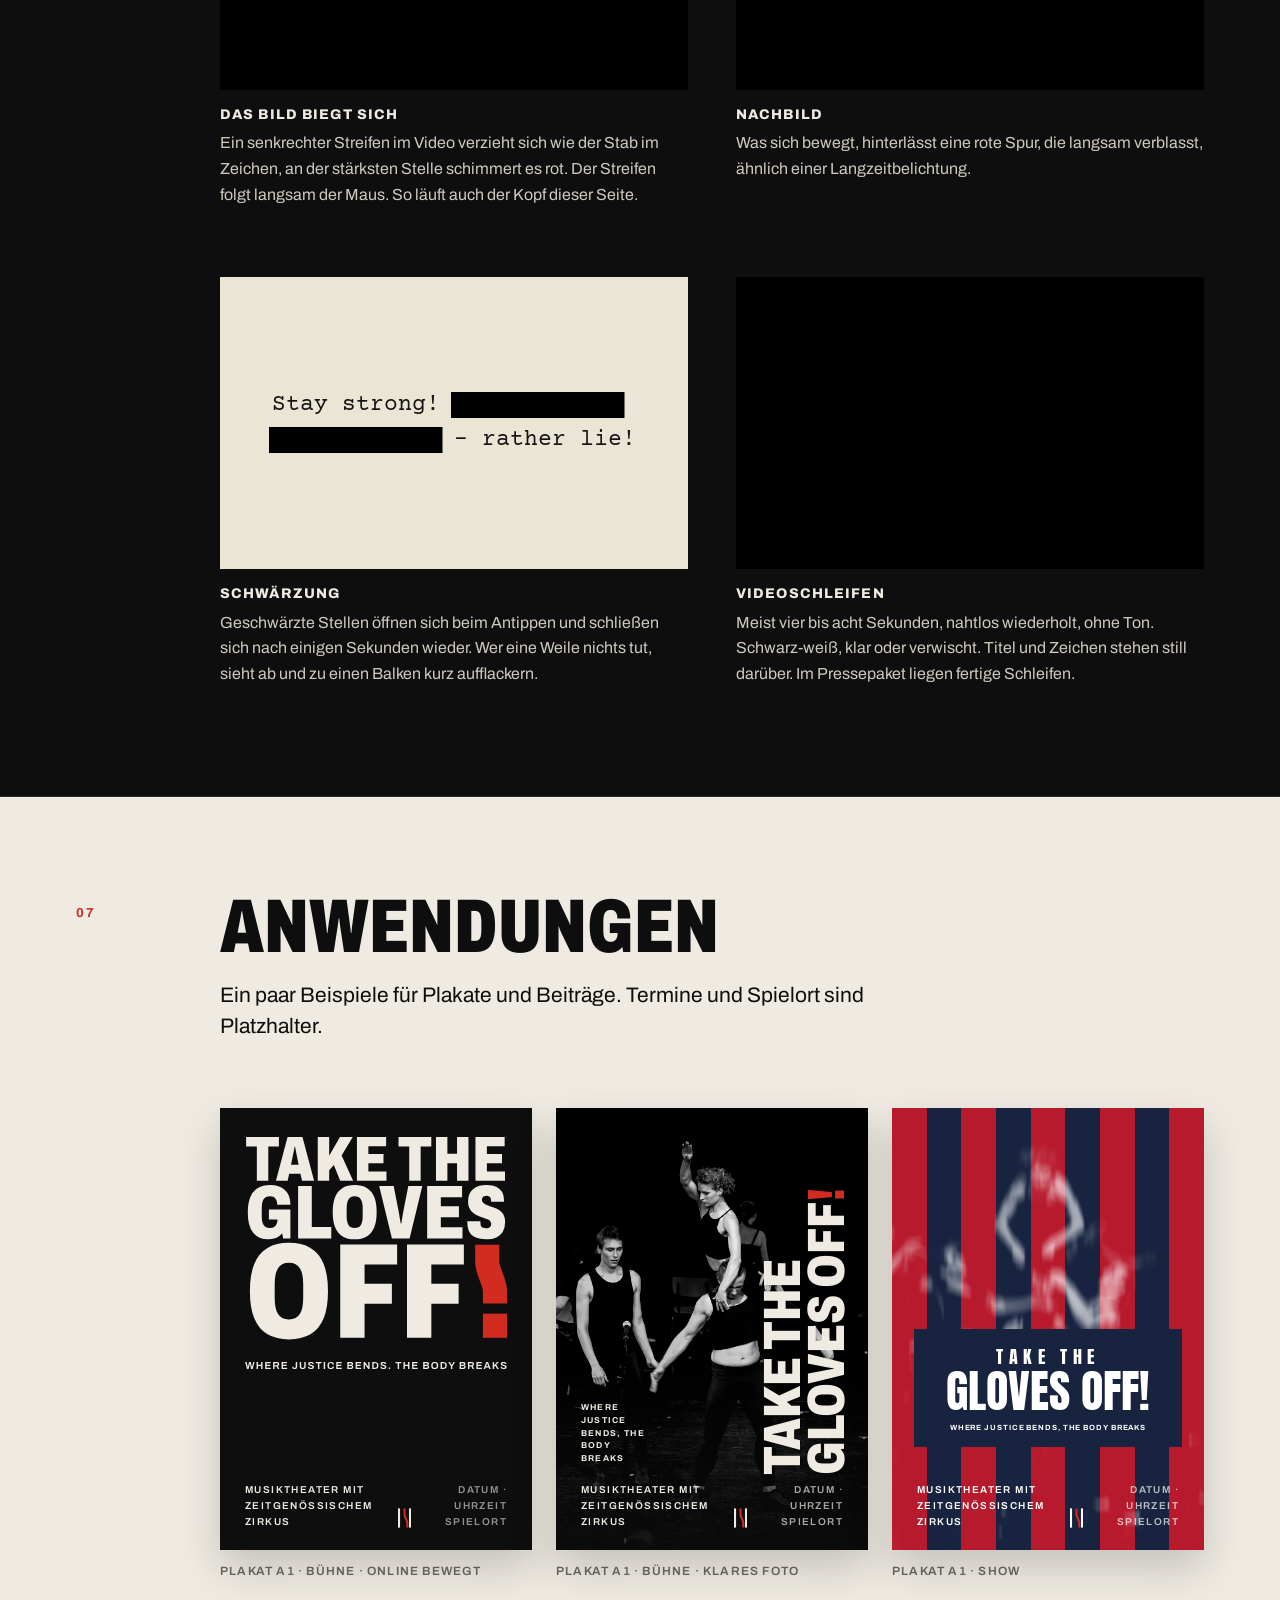
==== commit 6b799914: "Veröffentlichung aus 6950033 Co-Authored-By: Claude Opus 5.5 <noreply@anthropic.com>" ====
--- a/styleguide/index.html
+++ b/styleguide/index.html
@@ -419,7 +419,7 @@
       </div>
     </div>
 
-    <div class="sub"><div></div><h3>Die Verwandlung</h3></div>
+    <div class="sub"><div></div><h3>Das Zeichen im Takt</h3></div>
     <div class="verwandlung indent">
       <div class="stage">
         <svg class="zeichen" data-ink="#efebe3" viewBox="21.5 8 57 84" role="img" aria-label="Animierte Bildmarke">
@@ -430,10 +430,10 @@
         </svg>
       </div>
       <div>
-        <p>Auf Bildschirmen bewegt sich das Zeichen. Die drei Stäbe kommen nacheinander herein, im Takt. Auf den nächsten Schlag biegt sich der mittlere und wird dabei rot. Danach verformt er sich zu einem Menschen, der wie in einem Daumenkino drei Haltungen durchläuft: Er biegt sich, windet sich und hebt die Fäuste. Am Ende zieht sich die Figur wieder in den Stab zurück, der sich aufrichtet und weiß wird. Dann verlöschen alle drei, und es geht von vorn los.</p>
-        <p>Die drei Haltungen stammen aus einer Fotoserie, die bei einer Bühnenprobe entstanden ist. Zu sehen ist immer dieselbe Tänzerin, nur wenige Sekunden auseinander. Was breiter ist als die Zelle, verschwindet hinter den äußeren Stäben.</p>
-        <p>Eine Runde dauert etwa 9 Sekunden. Als Video liegt die Animation im Pressepaket, für Reels, Trailer und Projektionen.</p>
-        <div class="frames" aria-hidden="true"><div><svg viewBox="21.5 8 57 84"><path d="M45.50 8.00 L45.50 33.20 L45.50 33.92 L45.50 34.64 L45.50 35.36 L45.50 36.08 L45.50 36.80 L45.50 37.52 L45.50 38.24 L45.50 38.96 L45.50 39.68 L45.50 40.40 L45.50 41.12 L45.50 41.84 L45.50 42.56 L45.50 43.28 L45.50 44.00 L45.50 44.72 L45.50 45.44 L45.50 46.16 L45.50 46.88 L45.50 47.60 L45.50 48.32 L45.50 49.04 L45.50 49.76 L45.50 50.48 L45.50 51.20 L45.50 51.92 L45.50 52.64 L45.50 53.36 L45.50 54.08 L45.50 54.80 L45.50 55.52 L45.50 56.24 L45.50 56.96 L45.50 57.68 L45.50 58.40 L45.50 59.12 L45.50 59.84 L45.50 60.56 L45.50 61.28 L45.50 62.00 L45.50 62.72 L45.50 63.44 L45.50 64.16 L45.50 64.88 L45.50 65.60 L45.50 66.32 L45.50 67.04 L45.50 67.76 L45.50 68.48 L45.50 69.20 L45.50 69.92 L45.50 70.64 L45.50 71.36 L45.50 72.08 L45.50 72.80 L45.50 73.52 L45.50 92.00 L54.50 92.00 L54.50 73.52 L54.50 72.80 L54.50 72.08 L54.50 71.36 L54.50 70.64 L54.50 69.92 L54.50 69.20 L54.50 68.48 L54.50 67.76 L54.50 67.04 L54.50 66.32 L54.50 65.60 L54.50 64.88 L54.50 64.16 L54.50 63.44 L54.50 62.72 L54.50 62.00 L54.50 61.28 L54.50 60.56 L54.50 59.84 L54.50 59.12 L54.50 58.40 L54.50 57.68 L54.50 56.96 L54.50 56.24 L54.50 55.52 L54.50 54.80 L54.50 54.08 L54.50 53.36 L54.50 52.64 L54.50 51.92 L54.50 51.20 L54.50 50.48 L54.50 49.76 L54.50 49.04 L54.50 48.32 L54.50 47.60 L54.50 46.88 L54.50 46.16 L54.50 45.44 L54.50 44.72 L54.50 44.00 L54.50 43.28 L54.50 42.56 L54.50 41.84 L54.50 41.12 L54.50 40.40 L54.50 39.68 L54.50 38.96 L54.50 38.24 L54.50 37.52 L54.50 36.80 L54.50 36.08 L54.50 35.36 L54.50 34.64 L54.50 33.92 L54.50 33.20 L54.50 8.00 Z" fill="#efebe3"/><rect x="21.5" y="8" width="9" height="84" fill="#efebe3"/><rect x="69.5" y="8" width="9" height="84" fill="#efebe3"/></svg></div><div><svg viewBox="21.5 8 57 84"><path d="M45.50 8.00 L45.50 33.20 L45.51 34.06 L45.55 34.92 L45.62 35.77 L45.71 36.61 L45.82 37.45 L45.95 38.28 L46.10 39.10 L46.27 39.92 L46.46 40.73 L46.66 41.54 L46.88 42.34 L47.11 43.14 L47.35 43.92 L47.61 44.71 L47.87 45.49 L48.15 46.26 L48.44 47.03 L48.73 47.79 L49.03 48.55 L49.33 49.31 L49.65 50.06 L49.96 50.80 L50.28 51.55 L50.60 52.28 L50.92 53.02 L51.25 53.75 L51.57 54.47 L51.89 55.19 L52.21 55.91 L52.53 56.63 L52.84 57.34 L53.15 58.04 L53.46 58.75 L53.76 59.44 L54.05 60.14 L54.34 60.83 L54.62 61.51 L54.88 62.19 L55.14 62.87 L55.39 63.54 L55.63 64.21 L55.86 64.87 L56.07 65.52 L56.27 66.18 L56.46 66.82 L56.64 67.46 L56.79 68.09 L56.94 68.72 L57.07 69.34 L57.18 69.96 L57.28 70.57 L57.36 71.17 L57.42 71.77 L57.46 72.36 L57.49 72.94 L57.50 73.52 L57.50 92.00 L66.50 92.00 L66.50 73.52 L66.49 72.66 L66.45 71.80 L66.38 70.95 L66.29 70.11 L66.18 69.27 L66.05 68.44 L65.90 67.62 L65.73 66.80 L65.54 65.99 L65.34 65.18 L65.12 64.38 L64.89 63.58 L64.65 62.80 L64.39 62.01 L64.13 61.23 L63.85 60.46 L63.56 59.69 L63.27 58.93 L62.97 58.17 L62.67 57.41 L62.35 56.66 L62.04 55.92 L61.72 55.17 L61.40 54.44 L61.08 53.70 L60.75 52.97 L60.43 52.25 L60.11 51.53 L59.79 50.81 L59.47 50.09 L59.16 49.38 L58.85 48.68 L58.54 47.97 L58.24 47.28 L57.95 46.58 L57.66 45.89 L57.38 45.21 L57.12 44.53 L56.86 43.85 L56.61 43.18 L56.37 42.51 L56.14 41.85 L55.93 41.20 L55.73 40.54 L55.54 39.90 L55.36 39.26 L55.21 38.63 L55.06 38.00 L54.93 37.38 L54.82 36.76 L54.72 36.15 L54.64 35.55 L54.58 34.95 L54.54 34.36 L54.51 33.78 L54.50 33.20 L54.50 8.00 Z" fill="#d22b1f"/><rect x="21.5" y="8" width="9" height="84" fill="#efebe3"/><rect x="69.5" y="8" width="9" height="84" fill="#efebe3"/></svg></div><div><svg viewBox="21.5 8 57 84"><path d="M50.04 91.46C49.51 91.09 49.05 91.00 48.08 91.04C46.40 91.12 46.28 90.61 47.61 89.01C49.68 86.51 50.27 83.33 49.28 79.99C48.58 77.62 47.03 71.99 46.44 69.63C46.16 68.49 45.53 66.77 45.06 65.81C43.06 61.77 42.08 55.82 41.87 46.31C41.74 40.66 41.64 39.25 41.35 38.68C40.97 37.96 40.66 34.39 40.58 29.79C40.54 27.22 39.98 25.19 39.11 24.40C38.88 24.19 37.91 23.92 36.88 23.78C33.57 23.31 28.85 21.16 28.10 19.77C27.67 18.98 27.67 18.98 28.72 16.82C30.15 13.87 32.56 10.93 33.72 10.72C34.19 10.63 34.86 10.42 35.22 10.24C35.94 9.87 37.03 9.91 37.16 10.31C37.20 10.45 36.72 11.18 36.08 11.92C33.86 14.52 32.72 17.57 33.82 17.99C35.68 18.71 38.75 19.40 40.34 19.48C41.61 19.53 42.57 19.73 43.41 20.09C44.92 20.75 45.13 20.60 45.26 18.72C45.40 16.85 45.23 16.33 44.39 16.01C43.77 15.78 43.69 15.64 43.69 14.82C43.69 14.31 43.52 13.60 43.31 13.23C42.59 11.98 43.46 10.44 45.24 9.84C45.84 9.63 46.67 9.14 47.08 8.74C48.09 7.76 49.52 7.62 51.43 8.32C52.19 8.60 53.54 9.02 54.43 9.27C56.36 9.79 56.85 10.13 58.30 11.92C59.96 13.98 59.99 14.08 59.43 15.52C59.17 16.19 58.79 17.32 58.60 18.03C58.27 19.24 58.18 19.35 57.15 19.80C55.30 20.60 53.71 20.88 52.91 20.55C52.12 20.22 51.90 20.33 52.10 20.95C52.31 21.61 53.41 22.14 54.87 22.28C56.36 22.43 57.41 22.82 58.93 23.78C60.44 24.75 64.82 26.18 65.38 25.88C66.60 25.22 67.59 20.87 67.37 17.07C67.15 13.21 67.59 12.26 69.59 12.25C70.28 12.24 71.27 13.25 71.78 14.48C72.15 15.36 71.99 15.91 70.96 17.18C70.57 17.68 70.24 18.35 70.23 18.68C70.05 24.99 69.49 29.03 68.63 30.08C67.81 31.09 61.92 30.56 58.96 29.21C57.49 28.53 56.83 28.49 56.32 29.05C55.72 29.71 54.82 31.86 54.42 33.59C54.22 34.47 53.95 35.38 53.83 35.61C52.79 37.55 53.31 40.11 55.50 43.91C58.39 48.92 57.93 51.80 52.65 61.86C51.48 64.09 51.48 64.09 51.63 66.20C51.73 67.67 51.95 68.70 52.32 69.55C52.62 70.23 53.04 71.60 53.24 72.59C53.45 73.59 53.68 74.50 53.74 74.61C53.81 74.72 53.97 75.65 54.08 76.67C54.20 77.70 54.45 79.08 54.65 79.74C54.84 80.40 55.16 81.62 55.36 82.45C55.55 83.27 56.02 84.45 56.40 85.06C57.38 86.65 57.31 87.28 56.05 88.32C55.35 88.89 54.94 89.44 54.79 90.03C54.37 91.55 54.08 91.77 52.32 91.86C51.01 91.92 50.61 91.85 50.04 91.46Z" fill="#d22b1f"/><rect x="21.5" y="8" width="9" height="84" fill="#efebe3"/><rect x="69.5" y="8" width="9" height="84" fill="#efebe3"/></svg></div><div><svg viewBox="21.5 8 57 84"><path d="M51.09 91.90C50.10 91.73 49.68 91.51 49.68 91.18C49.68 91.06 49.39 90.62 49.03 90.21C48.21 89.28 48.21 88.95 49.08 87.63C49.75 86.62 49.79 86.46 49.78 84.61C49.76 81.79 49.32 81.17 43.46 75.89C41.20 73.85 38.23 69.97 38.04 68.81C37.65 66.37 39.90 59.26 42.46 54.87C44.69 51.04 45.02 49.41 45.28 40.76C45.38 37.26 45.36 36.92 44.90 35.71C44.52 34.69 44.45 34.19 44.57 33.29C45.07 29.39 45.07 29.37 43.91 29.53C41.37 29.88 39.88 29.91 37.66 29.67C33.49 29.22 33.09 28.87 33.10 25.57C33.12 21.39 34.31 17.40 35.70 16.87C36.95 16.39 37.27 17.16 36.90 19.72C36.60 21.75 36.89 24.14 37.53 24.93C38.08 25.62 41.05 25.19 43.50 24.07C45.02 23.38 45.46 23.27 47.03 23.25C48.01 23.23 48.89 23.15 48.97 23.08C49.14 22.90 47.37 19.47 46.92 19.10C46.72 18.94 46.22 18.89 45.57 18.97C44.20 19.13 43.73 18.83 43.31 17.54C42.93 16.36 43.04 15.76 43.83 14.75C44.07 14.45 44.42 13.68 44.60 13.04C45.17 11.10 49.02 7.98 50.85 7.98C53.72 7.98 58.11 11.21 58.14 13.33C58.15 13.67 58.29 14.19 58.46 14.49C58.63 14.78 58.77 15.53 58.78 16.16C58.78 17.28 58.78 17.28 57.26 18.59C56.42 19.31 55.61 19.90 55.44 19.90C54.96 19.90 54.61 20.51 54.75 21.09C54.95 21.87 56.05 22.36 57.96 22.51C59.32 22.62 59.83 22.77 60.74 23.33C62.68 24.54 62.90 24.27 62.38 21.36C61.77 17.99 61.19 16.14 60.39 15.02C59.99 14.45 59.65 13.82 59.65 13.63C59.65 13.44 59.50 13.06 59.31 12.80C57.97 10.88 60.78 8.72 62.41 10.42C63.07 11.10 63.09 11.19 63.16 13.40C63.23 15.68 63.23 15.68 64.90 19.15C67.22 23.96 67.94 27.03 67.03 28.20C66.13 29.33 63.16 29.95 61.02 29.43C59.59 29.09 59.69 28.98 59.02 31.76C58.75 32.93 58.22 34.86 57.85 36.05C57.49 37.25 57.10 38.86 57.00 39.63C56.54 43.20 56.49 42.81 57.68 45.09C59.97 49.44 60.43 53.54 58.96 56.45C58.54 57.27 57.89 59.01 57.51 60.30C57.13 61.59 56.34 63.71 55.75 65.00C53.95 68.94 53.95 69.74 55.74 72.69C57.35 75.34 57.51 76.12 57.91 83.23C58.07 85.98 58.22 87.09 58.56 87.95C59.18 89.52 59.14 90.23 58.40 90.75C57.13 91.66 53.18 92.28 51.09 91.90Z" fill="#d22b1f"/><rect x="21.5" y="8" width="9" height="84" fill="#efebe3"/><rect x="69.5" y="8" width="9" height="84" fill="#efebe3"/></svg></div><div><svg viewBox="21.5 8 57 84"><path d="M38.90 91.71C38.41 91.33 38.58 90.53 39.20 90.33C39.94 90.10 41.42 88.89 41.86 88.17C42.45 87.20 42.41 85.84 41.75 84.26C41.44 83.54 41.19 82.78 41.19 82.58C41.19 82.38 40.73 80.81 40.16 79.10C39.13 75.98 39.13 75.98 39.18 71.31C39.21 68.70 39.12 65.82 38.98 64.80C38.63 62.22 38.96 59.74 40.58 52.92C41.31 49.82 41.99 46.40 42.09 45.31C42.19 44.21 42.36 42.97 42.47 42.55C42.77 41.36 42.62 37.66 42.24 36.90C42.06 36.55 41.79 35.56 41.65 34.72C41.34 32.90 40.03 30.25 39.29 29.91C38.92 29.74 38.45 29.78 37.51 30.03C33.63 31.09 27.77 30.17 26.90 28.37C26.40 27.34 27.53 24.66 30.72 19.27C32.10 16.95 32.21 16.48 31.82 14.37C31.65 13.45 31.65 13.45 33.39 12.58C34.34 12.10 35.37 11.63 35.68 11.54C35.98 11.45 36.84 10.79 37.59 10.08C38.50 9.21 39.06 8.83 39.30 8.92C39.94 9.16 39.82 9.96 38.98 11.02C38.21 11.98 37.80 12.88 37.35 14.53C37.11 15.40 36.70 16.12 35.96 16.97C34.12 19.06 32.55 22.03 32.05 24.36C31.85 25.28 32.29 25.66 33.17 25.32C33.52 25.18 34.46 25.04 35.27 25.01C36.24 24.96 37.23 24.74 38.24 24.32C39.54 23.79 40.04 23.71 41.67 23.73C43.42 23.76 43.64 23.71 44.17 23.22C44.86 22.58 44.78 22.39 43.55 21.84C43.03 21.61 42.39 21.09 42.09 20.65C41.80 20.22 41.22 19.69 40.81 19.47C39.19 18.60 38.48 17.48 38.61 16.03C38.82 13.63 39.34 12.65 41.33 10.83C44.76 7.71 45.46 7.45 47.84 8.44C48.61 8.76 49.71 9.17 50.27 9.35C51.49 9.73 52.45 10.62 52.45 11.39C52.45 11.69 52.62 12.47 52.82 13.12C53.17 14.23 53.17 14.35 52.82 15.08C52.62 15.51 52.45 16.26 52.45 16.76C52.45 17.53 52.29 17.83 51.35 18.87C50.05 20.29 49.91 21.07 50.82 21.79C51.80 22.55 52.94 22.79 54.08 22.47C55.32 22.12 56.73 22.31 58.39 23.05C59.62 23.60 61.90 24.22 62.68 24.23C63.30 24.23 63.05 22.84 62.05 20.75C61.04 18.62 60.40 17.77 59.06 16.81C56.11 14.69 55.95 11.54 58.80 11.56C60.67 11.57 61.94 12.79 61.94 14.56C61.94 15.40 62.88 17.03 65.04 19.93C67.82 23.65 69.13 26.96 68.16 27.83C66.67 29.18 61.56 29.66 58.81 28.69C57.98 28.40 57.72 28.39 57.45 28.61C56.89 29.08 56.20 31.49 56.20 32.97C56.20 33.72 56.00 35.70 55.75 37.37C55.25 40.74 55.44 41.93 57.04 45.42C57.40 46.21 57.81 47.45 57.95 48.17C58.10 48.90 58.40 50.09 58.64 50.82C59.48 53.49 59.57 54.33 59.62 60.53C59.67 67.38 59.89 68.99 61.01 70.79C62.35 72.95 62.46 73.46 62.51 77.64C62.54 80.07 62.68 82.17 62.90 83.31C63.34 85.61 63.59 88.46 63.40 89.19C63.08 90.47 58.63 90.62 58.63 89.35C58.63 89.11 58.88 88.44 59.19 87.86C60.07 86.21 59.93 82.54 58.91 80.49C58.07 78.81 57.06 76.24 56.57 74.55C56.37 73.88 55.76 72.56 55.21 71.62C54.66 70.68 53.95 69.10 53.64 68.09C52.95 65.82 51.61 61.79 50.74 59.32C49.86 56.84 49.53 56.82 48.59 59.21C48.20 60.18 47.54 61.67 47.10 62.52C46.12 64.45 45.74 65.72 45.16 69.04C44.69 71.66 44.69 71.66 45.13 74.04C45.48 75.95 45.57 77.44 45.59 81.53C45.60 84.89 45.71 87.12 45.90 88.06C46.27 89.80 46.09 90.33 45.01 90.79C44.55 90.99 43.83 91.30 43.40 91.49C42.30 91.97 39.44 92.11 38.90 91.71Z" fill="#d22b1f"/><rect x="21.5" y="8" width="9" height="84" fill="#efebe3"/><rect x="69.5" y="8" width="9" height="84" fill="#efebe3"/></svg></div></div>
+        <p>Auf Bildschirmen bewegt sich das Zeichen. Die drei Stäbe kommen nacheinander herein, im Takt, und der mittlere wird rot. Dann blitzen nacheinander Figuren aus der Luftartistik auf, erst weiß, dann rot, und immer schneller bis zum Höhepunkt. Danach wird es ruhig, der Stab steht allein da, und es beginnt von vorn.</p>
+        <p>Die fünf Figuren sind Posen aus der Luftartistik, als Umriss in das Zeichen gesetzt. Was breiter ist als die Zelle, verschwindet hinter den äußeren Stäben.</p>
+        <p>Der Takt ist 128 Schläge pro Minute, ein Durchlauf dauert gut zehn Sekunden. Als Video liegt die Animation im Pressepaket, für Reels, Trailer und Projektionen.</p>
+        <div class="frames" aria-hidden="true"><div><svg viewBox="21.5 8 57 84"><path d="M49.76 8.00L50.86 8.00L51.00 8.12L50.92 8.78L50.88 9.66L50.84 10.54L50.80 11.42L50.76 12.28L50.70 13.16L50.66 14.04L50.62 14.92L50.58 15.80L50.54 16.68L50.50 17.56L50.46 18.44L50.42 19.32L50.38 20.22L50.34 21.10L50.30 21.98L50.24 22.84L50.20 23.72L50.16 24.60L50.12 25.46L50.08 26.34L50.04 27.22L50.00 28.08L49.96 28.96L49.92 29.82L49.88 30.68L49.84 31.56L49.78 32.42L49.74 33.30L49.70 34.18L49.66 35.10L50.04 35.80L50.62 36.68L51.20 37.58L51.80 38.48L52.36 39.36L52.94 40.24L53.52 41.12L54.10 42.02L54.70 42.92L55.28 43.80L55.84 44.68L56.42 45.56L57.00 46.44L57.58 47.34L58.18 48.24L58.74 49.12L59.32 50.00L59.90 50.88L60.48 51.78L61.08 52.68L61.66 53.56L62.22 54.44L62.80 55.32L63.38 56.20L63.96 57.10L64.56 58.00L65.12 58.72L65.84 59.18L66.62 59.38L67.44 59.26L68.02 59.38L68.30 59.90L68.08 60.56L67.44 61.08L66.78 61.74L66.18 62.16L65.44 62.10L64.62 62.00L63.86 62.12L62.94 62.44L62.02 62.82L61.12 63.30L60.20 63.66L59.30 63.84L58.58 63.92L57.76 64.04L56.88 64.34L56.02 64.66L55.16 64.90L54.22 65.22L53.34 65.58L52.48 65.98L51.72 66.50L51.10 67.20L50.46 67.52L49.76 67.48L49.00 67.38L48.26 67.42L47.62 67.82L47.04 68.62L46.42 69.40L45.80 70.20L45.20 71.04L44.64 71.84L44.04 72.62L43.44 73.34L42.82 74.02L42.22 74.72L41.64 75.40L41.10 76.22L40.66 77.02L40.28 77.96L40.06 78.84L39.78 79.74L39.44 80.60L38.94 81.44L38.32 82.28L37.76 83.10L37.22 83.96L36.86 84.82L36.58 85.76L36.50 86.54L36.24 87.18L35.60 87.52L34.88 87.58L34.12 87.82L33.40 88.46L32.70 88.96L32.12 89.04L31.84 88.66L31.98 87.98L32.56 87.20L33.18 86.38L33.76 85.70L34.30 84.94L34.76 84.12L35.28 83.30L35.68 82.46L35.98 81.52L36.30 80.56L36.60 79.62L37.00 78.76L37.46 77.86L37.74 77.00L37.94 76.18L38.26 75.28L38.62 74.36L38.80 73.48L38.96 72.64L39.22 71.64L39.50 70.70L39.74 69.80L39.74 69.08L39.46 68.20L39.16 67.30L39.26 66.56L39.70 65.78L40.04 65.10L39.78 64.50L39.36 63.76L39.36 62.90L39.28 62.08L39.08 61.22L39.04 60.32L38.90 59.50L38.76 58.68L38.66 57.90L38.50 57.02L38.38 56.24L38.42 55.42L38.54 54.58L38.58 53.64L38.42 52.84L37.90 52.30L37.24 52.30L36.70 52.30L36.38 51.68L36.20 50.78L36.42 49.90L36.78 49.00L37.04 48.20L36.86 47.40L36.58 46.46L36.22 45.52L36.00 44.70L35.96 43.82L36.04 42.96L36.12 42.18L36.22 41.44L36.30 40.70L36.10 39.88L35.92 39.06L35.92 38.00L35.94 37.00L36.24 36.26L36.64 35.46L37.02 34.62L37.40 33.78L37.78 32.92L38.16 32.08L38.54 31.24L38.92 30.40L39.30 29.58L39.68 28.74L40.06 27.88L40.44 27.04L40.80 26.22L41.20 25.36L41.58 24.52L41.96 23.68L42.34 22.84L42.72 22.00L43.10 21.16L43.48 20.32L43.86 19.48L44.24 18.64L44.62 17.80L45.00 16.96L45.38 16.12L45.76 15.28L46.14 14.44L46.52 13.58L46.90 12.74L47.28 11.90L47.66 11.06L48.04 10.24L48.42 9.38L48.80 8.54L49.02 8.02ZM49.10 38.36L49.62 38.60L50.18 39.42L50.78 40.34L51.36 41.24L51.96 42.16L52.56 43.06L53.14 43.96L53.76 44.88L54.34 45.78L54.92 46.66L55.54 47.58L56.14 48.50L56.72 49.38L57.34 50.32L57.92 51.22L58.50 52.10L59.12 53.04L59.70 53.94L60.28 54.82L60.90 55.76L61.48 56.64L62.06 57.54L62.68 58.48L63.24 59.34L63.28 59.88L62.82 60.22L62.02 60.36L61.26 60.46L60.52 60.54L59.68 60.72L58.78 61.00L57.92 61.30L57.06 61.42L56.30 61.48L55.58 61.56L54.70 61.56L53.98 61.46L53.14 61.42L52.20 61.38L51.42 61.26L50.56 61.32L49.76 61.46L49.04 61.26L48.06 60.80L47.24 60.58L46.52 60.40L45.92 59.80L45.72 59.00L45.62 58.22L45.68 57.40L45.78 56.64L45.92 55.86L46.22 54.86L46.54 54.00L46.54 53.20L46.38 52.34L46.26 51.56L46.26 50.62L46.46 49.74L46.80 48.82L47.00 47.98L47.08 47.26L47.12 46.46L47.22 45.74L47.32 45.00L47.48 44.18L47.80 43.22L48.10 42.28L48.26 41.48L48.36 40.72L48.44 40.00L48.54 39.28L48.66 38.64ZM48.14 15.20L48.66 15.44L48.74 16.12L48.68 17.00L48.64 17.92L48.58 18.84L48.54 19.72L48.50 20.62L48.46 21.54L48.42 22.48L48.38 23.40L48.34 24.34L48.30 25.28L48.24 26.20L48.20 27.12L48.16 28.04L48.12 28.94L48.08 29.84L48.02 30.74L47.96 31.66L47.92 32.56L47.88 33.44L47.84 34.36L47.72 35.28L47.42 36.22L47.36 37.02L47.30 37.82L47.16 38.64L46.92 39.64L46.56 40.58L46.20 41.50L45.92 42.40L45.84 43.22L45.72 44.02L45.42 44.98L44.96 45.68L44.38 45.78L43.66 45.30L42.80 44.74L41.88 44.46L40.94 44.42L40.04 44.68L39.20 45.14L38.58 45.28L38.22 44.86L38.08 44.04L37.92 43.18L37.76 42.34L37.64 41.52L37.54 40.72L37.46 39.94L37.42 39.08L37.46 38.06L37.76 37.42L38.16 36.56L38.56 35.70L38.96 34.80L39.36 33.94L39.74 33.06L40.14 32.18L40.54 31.30L40.94 30.42L41.34 29.52L41.74 28.66L42.14 27.78L42.54 26.88L42.92 26.02L43.32 25.14L43.72 24.26L44.12 23.38L44.52 22.50L44.90 21.62L45.30 20.76L45.70 19.86L46.10 19.00L46.48 18.12L46.88 17.24L47.28 16.36L47.66 15.52Z" fill="#d22b1f" fill-rule="evenodd"/><rect x="21.5" y="8" width="9" height="84" fill="#efebe3"/><rect x="69.5" y="8" width="9" height="84" fill="#efebe3"/></svg></div><div><svg viewBox="21.5 8 57 84"><path d="M49.88 8.00L50.84 8.02L50.92 8.34L50.94 9.34L50.96 10.36L50.96 11.48L51.00 12.38L51.00 13.50L51.04 14.44L51.04 15.52L51.04 16.64L51.08 17.54L51.08 18.66L51.24 19.30L51.62 20.02L51.70 20.80L51.46 21.62L51.58 21.88L52.24 22.22L52.90 22.92L53.52 23.60L54.14 24.28L54.74 24.96L55.36 25.64L55.98 26.32L56.60 27.00L57.22 27.68L57.88 28.32L58.52 29.06L58.74 29.82L58.62 30.72L58.14 31.48L57.56 32.20L57.04 33.08L56.52 33.94L55.98 34.84L55.46 35.70L55.00 36.58L54.62 37.54L54.24 38.48L53.88 39.38L53.58 40.30L53.38 41.22L53.16 42.18L53.06 42.96L53.00 43.74L52.96 44.60L52.86 45.42L52.74 46.22L52.48 47.24L52.22 48.16L52.16 49.06L52.20 49.98L52.20 51.10L52.20 52.20L52.18 53.04L52.50 53.82L53.08 54.62L53.52 55.48L53.66 56.38L53.70 57.26L53.70 58.40L53.70 59.52L53.76 60.42L53.76 61.54L53.76 62.66L53.80 63.56L53.80 64.70L53.80 65.80L53.84 66.70L53.84 67.84L53.84 68.92L53.88 69.84L53.94 70.74L54.04 71.50L54.00 72.44L53.96 73.26L54.00 74.24L54.14 75.10L54.24 75.88L54.16 76.72L53.84 77.68L53.46 78.60L53.20 79.58L52.96 80.60L52.70 81.66L52.62 82.58L52.66 83.40L52.38 84.26L52.04 85.12L51.92 85.96L51.78 86.78L51.62 87.64L51.50 88.48L51.30 89.18L50.80 89.42L50.28 89.18L50.16 88.48L50.12 87.52L50.12 86.46L50.08 85.50L50.04 84.58L49.80 83.68L49.76 82.82L49.88 82.00L49.86 81.32L49.74 80.56L49.64 79.80L49.54 79.02L49.36 78.12L49.08 77.18L48.92 76.30L48.98 75.46L49.22 74.50L49.46 73.56L49.54 72.82L49.54 71.76L49.46 70.96L49.34 70.14L49.14 69.18L48.96 68.22L48.76 67.26L48.58 66.32L48.38 65.36L48.20 64.44L48.02 63.48L47.82 62.56L47.54 62.18L47.12 62.44L46.56 63.24L45.98 64.04L45.40 64.86L44.82 65.66L44.38 66.42L44.56 66.94L45.26 67.66L45.78 68.38L46.08 69.32L46.22 70.18L46.38 71.02L46.70 72.02L47.08 72.90L47.64 73.72L47.86 74.50L47.80 75.20L47.76 75.94L47.90 76.76L48.04 77.58L48.16 78.40L48.28 79.22L48.42 80.04L48.26 80.64L47.74 80.84L47.28 80.54L46.94 79.62L46.60 78.64L46.24 77.64L45.90 76.68L45.42 75.88L44.98 75.04L44.54 74.24L43.90 73.56L43.12 72.78L42.32 72.16L41.56 71.50L41.00 70.76L40.64 69.80L40.34 68.86L39.84 68.06L39.44 67.20L39.34 66.48L39.54 65.66L39.98 64.84L40.38 63.96L40.76 63.02L41.12 62.10L41.48 61.16L41.84 60.24L42.22 59.30L42.58 58.36L42.94 57.44L43.30 56.50L43.66 55.58L44.06 54.70L44.66 53.98L45.10 53.24L45.08 52.44L45.02 51.68L45.00 50.68L45.02 49.66L45.04 48.68L44.88 47.86L44.62 46.92L44.40 45.94L44.32 45.18L44.32 44.30L44.30 43.40L44.04 43.04L43.50 43.24L42.82 43.84L42.10 44.52L41.48 45.26L40.90 46.12L40.42 46.98L39.96 47.88L39.50 48.74L39.04 49.62L38.56 50.48L38.14 51.38L37.88 52.32L37.84 53.22L37.68 54.04L37.38 54.82L36.72 55.42L36.06 55.94L35.62 56.42L35.06 56.36L34.76 55.88L34.62 55.14L34.24 54.24L34.20 53.56L34.44 52.74L34.84 51.90L35.20 51.06L35.60 50.22L35.96 49.32L36.30 48.40L36.64 47.48L36.98 46.54L37.30 45.60L37.64 44.68L37.90 43.70L38.32 42.92L38.92 42.30L39.56 41.54L40.20 40.70L40.84 39.86L41.48 39.02L42.12 38.18L42.62 37.30L43.14 36.44L43.78 35.78L44.62 35.34L45.42 35.04L45.52 34.76L45.06 34.14L44.62 33.44L44.18 33.42L43.78 33.22L43.86 32.74L44.08 31.96L44.04 31.10L44.04 30.32L44.20 29.44L44.60 28.60L45.24 27.86L45.98 27.40L46.84 27.16L47.64 27.06L48.48 26.92L49.42 26.94L50.16 27.32L50.66 28.00L50.78 28.78L50.64 29.62L50.60 30.44L50.66 31.30L50.58 32.20L50.26 33.20L50.12 33.80L50.40 33.94L51.16 33.66L51.80 33.00L52.40 32.34L52.98 31.66L53.58 30.98L54.16 30.30L54.30 29.78L53.86 29.04L53.26 28.18L52.68 27.34L52.10 26.48L51.52 25.66L50.92 24.80L50.34 23.96L50.10 23.22L50.18 22.56L49.78 22.32L49.12 21.84L48.76 21.12L48.72 20.28L49.02 19.48L49.24 18.88L49.24 17.76L49.22 16.78L49.20 15.74L49.20 14.62L49.16 13.72L49.16 12.60L49.12 11.66L49.12 10.58L49.12 9.46L49.08 8.56L49.14 8.02Z" fill="#d22b1f" fill-rule="evenodd"/><rect x="21.5" y="8" width="9" height="84" fill="#efebe3"/><rect x="69.5" y="8" width="9" height="84" fill="#efebe3"/></svg></div><div><svg viewBox="21.5 8 57 84"><path d="M49.88 8.00L50.88 8.00L50.96 8.30L50.96 9.42L50.96 10.56L50.96 11.68L50.96 12.82L50.96 13.94L50.96 15.08L50.96 16.20L50.96 17.34L50.96 18.46L50.96 19.60L50.96 20.72L50.96 21.84L50.98 22.76L51.50 23.16L52.02 23.78L52.06 24.50L51.62 25.16L51.30 25.66L51.46 26.46L51.34 27.28L51.26 28.22L51.34 28.96L51.42 29.72L51.52 30.46L51.60 31.20L51.70 31.96L51.78 32.70L51.94 33.56L52.20 34.50L52.34 35.36L52.26 36.26L52.00 37.22L51.80 38.12L51.70 38.88L51.58 39.64L51.58 40.70L51.66 41.52L51.86 42.42L52.14 43.34L52.40 44.24L52.66 45.16L52.92 46.08L53.18 47.00L53.46 47.92L53.72 48.84L53.98 49.76L54.32 50.68L54.82 51.58L55.34 52.44L55.76 53.38L56.02 54.34L56.08 55.20L55.96 55.96L55.80 56.86L55.56 57.84L55.38 58.76L55.34 59.68L55.34 60.80L55.38 61.66L55.52 62.48L55.78 63.44L56.04 64.38L56.20 65.24L56.28 65.98L56.54 66.68L57.22 67.24L58.04 67.82L58.86 68.40L59.68 68.98L60.52 69.56L61.44 70.06L62.20 70.62L62.90 71.20L63.72 71.82L64.56 72.40L65.34 72.68L66.16 72.84L66.92 73.24L67.34 73.90L67.58 74.78L67.30 75.32L66.56 75.70L65.74 75.82L64.98 75.56L64.16 75.00L63.32 74.44L62.50 74.06L61.66 73.68L60.78 73.34L59.88 72.98L59.10 72.46L58.22 72.02L57.24 71.52L56.80 71.56L56.44 72.24L55.90 73.06L55.54 73.82L55.60 74.60L55.86 75.52L55.90 76.36L55.54 77.10L55.30 77.54L55.70 77.72L56.62 78.02L57.42 78.52L58.10 79.12L58.66 79.88L59.14 80.74L59.84 81.48L60.32 82.22L60.42 83.00L60.12 83.78L59.52 84.38L58.66 84.82L57.74 85.26L56.82 85.60L55.94 85.66L55.10 85.46L54.26 85.02L53.62 84.44L53.04 83.68L52.58 82.84L51.90 82.32L51.60 81.92L51.84 81.54L52.20 81.22L52.16 80.50L52.28 79.60L52.70 78.78L53.36 78.16L53.70 77.80L53.34 77.50L52.74 76.94L52.44 76.06L52.12 75.20L51.56 74.78L50.62 74.54L49.78 74.16L49.00 73.58L48.38 72.96L48.04 72.88L47.50 73.46L46.88 74.26L46.26 75.06L45.62 75.86L45.12 76.76L44.86 77.66L44.66 78.62L44.48 79.56L44.30 80.50L44.10 81.46L43.92 82.42L43.84 83.20L43.88 84.08L44.10 84.96L44.16 85.86L44.14 86.54L43.72 87.34L43.40 88.20L43.14 88.82L42.66 88.94L42.28 88.56L41.98 87.70L41.44 86.94L41.20 86.16L41.22 85.14L41.38 84.28L41.38 83.24L41.58 82.34L41.62 81.54L41.70 80.76L41.74 79.98L41.80 79.14L41.88 78.38L41.92 77.54L41.96 76.64L41.98 75.64L42.36 74.86L42.96 74.18L43.48 73.34L44.00 72.52L44.52 71.68L45.04 70.84L45.58 70.00L46.10 69.16L46.62 68.32L47.14 67.48L47.68 66.76L47.80 65.94L47.84 65.06L47.90 64.28L47.98 63.54L48.00 62.54L47.94 61.74L47.88 60.88L47.88 59.84L47.84 58.96L47.72 58.10L47.32 57.32L46.64 56.80L45.72 56.52L44.80 56.26L43.88 56.00L42.94 55.74L42.00 55.48L41.06 55.22L40.38 55.10L40.16 55.44L40.16 56.52L40.02 57.40L39.62 58.30L39.16 59.16L38.80 60.10L38.46 61.00L38.14 61.92L37.90 62.76L37.86 63.64L37.60 64.44L37.06 65.24L36.70 66.16L36.36 67.16L36.00 68.22L35.66 69.22L35.28 69.76L34.74 69.78L34.38 69.34L34.46 68.62L34.58 67.80L34.70 67.00L34.84 66.18L34.96 65.38L35.04 64.56L34.96 63.78L35.04 62.84L35.30 61.88L35.34 60.88L35.34 59.76L35.34 58.78L35.28 57.98L35.16 57.20L35.14 56.36L35.34 55.52L35.70 54.66L36.02 53.70L36.16 52.82L36.28 52.02L36.62 51.20L37.22 50.60L38.06 50.28L38.86 50.30L39.66 50.40L40.52 50.46L41.56 50.46L42.70 50.46L43.82 50.46L44.74 50.50L45.86 50.50L46.88 50.48L47.44 50.16L47.58 49.44L47.58 48.32L47.54 47.42L47.54 46.30L47.50 45.40L47.50 44.26L47.46 43.38L47.42 42.38L47.30 41.58L47.24 40.74L47.32 39.96L47.30 39.06L47.26 38.18L47.20 37.38L47.00 36.44L46.92 35.62L47.02 34.72L47.32 33.84L47.62 32.94L47.82 31.98L48.02 31.02L48.22 30.06L48.40 29.10L48.60 28.16L48.62 27.40L48.54 26.66L48.66 25.80L48.54 25.32L47.98 24.64L47.94 23.92L48.34 23.28L49.02 22.78L49.08 22.12L49.08 20.98L49.08 19.86L49.08 18.72L49.08 17.60L49.08 16.46L49.08 15.34L49.08 14.20L49.08 13.08L49.08 11.96L49.08 10.82L49.08 9.70L49.08 8.56L49.14 8.02Z" fill="#d22b1f" fill-rule="evenodd"/><rect x="21.5" y="8" width="9" height="84" fill="#efebe3"/><rect x="69.5" y="8" width="9" height="84" fill="#efebe3"/></svg></div><div><svg viewBox="21.5 8 57 84"><path d="M50.02 8.00L50.96 8.04L50.96 8.46L51.04 9.28L51.14 10.12L51.22 10.94L51.32 11.80L51.42 12.64L51.50 13.46L51.58 14.30L51.66 15.16L51.76 16.00L51.84 16.82L51.94 17.66L52.04 18.50L52.12 19.34L52.20 20.18L52.30 21.04L52.38 21.86L52.46 22.70L52.56 23.54L52.66 24.38L52.74 25.22L52.84 26.06L52.92 26.90L53.00 27.76L53.08 28.58L53.18 29.42L53.28 30.26L53.38 31.10L53.46 31.94L53.54 32.78L53.62 33.62L53.72 34.46L53.80 35.30L53.90 36.14L54.00 36.98L54.08 37.80L54.16 38.64L54.26 39.50L54.34 40.34L54.42 41.16L54.52 42.00L54.62 42.86L54.70 43.68L54.80 44.52L54.88 45.36L54.96 46.22L55.08 46.80L55.68 46.80L56.60 46.94L57.60 47.40L58.42 48.14L58.94 49.08L59.18 50.06L59.24 51.08L59.52 51.96L59.86 51.98L60.76 51.76L61.66 52.00L62.36 52.72L62.96 53.66L63.52 54.58L63.74 55.52L63.64 56.52L63.20 57.50L62.50 58.32L61.66 58.96L61.16 59.78L60.76 60.08L60.30 59.68L59.72 59.68L58.68 59.74L57.76 59.44L57.00 58.78L56.52 57.84L56.38 56.96L56.38 56.32L56.14 56.38L56.12 56.94L56.20 57.78L56.28 58.62L56.38 59.46L56.46 60.32L56.54 61.16L56.64 61.98L56.72 62.82L57.22 63.36L58.16 64.04L59.08 64.70L60.06 65.36L61.06 65.80L62.08 66.10L63.02 66.52L63.66 67.28L63.96 68.24L63.88 69.08L63.74 70.02L63.58 70.86L63.50 71.72L63.52 72.82L63.54 73.96L63.28 75.00L62.84 75.96L62.50 76.98L62.20 78.02L61.90 79.10L61.60 80.16L61.32 81.20L61.26 82.18L61.44 83.04L62.02 84.04L62.62 85.02L63.20 86.00L63.80 86.98L64.36 87.92L64.32 88.56L63.76 88.84L63.16 88.42L62.48 87.60L61.80 86.78L61.12 85.98L60.44 85.18L59.76 84.44L58.90 83.90L58.42 83.10L58.38 82.24L58.64 81.22L58.66 80.10L58.62 79.04L58.62 77.78L58.58 76.74L58.54 75.64L58.38 74.68L58.30 73.84L58.46 72.82L58.78 71.74L58.96 70.74L58.64 70.32L57.84 70.22L57.00 70.12L56.32 70.10L56.18 70.46L55.48 70.32L54.28 70.04L53.16 69.76L52.32 69.66L51.48 69.58L50.66 69.58L49.76 69.66L48.82 69.70L47.88 69.64L46.88 69.32L45.94 68.72L45.16 68.06L44.26 67.54L43.70 66.80L43.62 66.00L43.96 65.16L44.12 64.50L44.20 63.64L44.28 62.76L44.34 61.92L44.42 61.04L44.50 60.18L44.58 59.34L44.66 58.48L44.74 57.60L44.80 56.74L44.88 55.86L44.96 55.02L45.04 54.18L45.12 53.30L45.20 52.44L45.26 51.58L45.34 50.70L45.42 49.86L45.50 49.02L45.58 48.16L45.64 47.28L45.72 46.42L45.80 45.56L45.88 44.72L45.96 43.86L46.04 43.00L46.10 42.14L46.18 41.26L46.26 40.40L46.34 39.56L46.42 38.70L46.50 37.82L46.56 36.98L46.62 36.10L46.70 35.24L46.80 34.40L46.88 33.54L46.94 32.66L47.02 31.82L47.08 30.94L47.16 30.08L47.24 29.24L47.34 28.38L47.40 27.50L47.46 26.64L47.54 25.78L47.62 24.92L47.70 24.08L47.78 23.20L47.86 22.34L47.92 21.48L48.00 20.62L48.08 19.78L48.16 18.92L48.24 18.04L48.32 17.20L48.38 16.32L48.46 15.44L48.54 14.62L48.62 13.76L48.70 12.88L48.76 12.02L48.84 11.16L48.92 10.30L49.00 9.46L49.08 8.58L49.14 8.02ZM50.14 18.12L50.16 18.24L50.26 19.12L50.34 20.00L50.44 20.88L50.54 21.74L50.62 22.62L50.72 23.50L50.82 24.38L50.92 25.26L51.00 26.14L51.08 27.02L51.18 27.88L51.28 28.78L51.38 29.64L51.46 30.52L51.54 31.40L51.66 32.28L51.74 33.16L51.84 34.02L51.92 34.92L52.02 35.78L52.12 36.68L52.20 37.54L52.30 38.44L52.38 39.32L52.48 40.18L52.58 41.06L52.66 41.94L52.76 42.82L52.84 43.70L52.96 44.58L53.04 45.44L53.12 46.34L53.22 47.20L53.00 47.64L51.90 48.20L50.92 48.84L50.10 49.58L49.52 50.52L49.10 51.66L48.78 52.78L48.42 53.90L47.82 54.94L47.12 56.02L46.74 56.66L46.72 56.46L46.80 55.56L46.88 54.68L46.96 53.80L47.04 52.90L47.12 52.00L47.20 51.08L47.28 50.18L47.36 49.28L47.44 48.40L47.50 47.48L47.58 46.56L47.66 45.66L47.76 44.78L47.84 43.90L47.92 43.00L48.00 42.08L48.08 41.18L48.16 40.28L48.22 39.38L48.30 38.48L48.38 37.58L48.46 36.66L48.54 35.76L48.62 34.88L48.70 33.98L48.80 33.08L48.88 32.20L48.96 31.28L49.04 30.38L49.10 29.48L49.18 28.58L49.26 27.66L49.34 26.78L49.42 25.86L49.50 24.98L49.58 24.10L49.66 23.18L49.74 22.30L49.82 21.38L49.90 20.48L49.98 19.58L50.06 18.68Z" fill="#d22b1f" fill-rule="evenodd"/><rect x="21.5" y="8" width="9" height="84" fill="#efebe3"/><rect x="69.5" y="8" width="9" height="84" fill="#efebe3"/></svg></div><div><svg viewBox="21.5 8 57 84"><path d="M49.74 8.00L50.86 8.00L51.04 8.20L51.40 9.04L51.76 9.88L52.12 10.76L52.50 11.62L52.86 12.48L53.24 13.34L53.60 14.18L53.98 15.04L54.34 15.90L54.72 16.76L55.08 17.62L55.46 18.48L55.82 19.34L56.18 20.20L56.54 21.04L57.00 21.34L57.60 21.90L57.88 22.68L57.88 23.36L57.70 24.18L57.88 25.06L58.14 26.00L58.40 26.94L58.66 27.90L58.92 28.84L59.18 29.80L59.44 30.72L59.70 31.68L60.04 32.58L60.20 33.48L60.00 34.26L59.42 35.06L58.92 35.86L58.46 36.70L58.02 37.52L57.56 38.36L57.10 39.20L56.74 40.12L56.50 41.04L56.12 41.90L55.56 42.52L54.70 43.10L54.16 43.70L54.04 44.54L54.04 45.60L53.96 46.40L53.84 47.20L53.62 48.20L53.36 49.22L53.26 49.98L53.32 50.76L53.38 51.54L53.42 52.44L53.40 53.46L53.34 54.26L53.40 55.16L53.90 56.00L54.36 56.84L54.64 57.80L54.90 58.80L55.16 59.82L55.42 60.82L55.68 61.84L55.96 62.84L56.22 63.86L56.48 64.88L56.74 65.88L57.00 66.90L57.30 67.82L57.66 68.76L57.74 69.62L57.48 70.46L57.08 71.28L56.78 72.18L56.62 73.10L56.32 74.02L55.76 74.76L55.10 75.44L54.54 76.08L53.90 76.92L53.30 77.76L52.92 78.56L52.64 79.52L52.26 80.40L52.12 81.22L52.00 82.08L51.84 82.92L51.72 83.74L51.54 84.52L51.08 84.82L50.54 84.64L50.38 84.04L50.34 83.14L50.34 82.02L50.30 81.12L50.28 80.10L50.02 79.18L49.96 78.34L50.26 77.54L50.74 76.70L50.98 75.78L51.20 74.84L51.34 73.98L51.40 73.18L51.52 72.38L51.84 71.52L52.42 70.70L52.98 69.94L53.20 69.18L52.96 68.38L52.58 67.54L52.20 66.68L51.82 65.84L51.46 65.00L51.04 64.14L50.72 63.90L50.48 64.26L50.28 65.18L50.10 66.10L49.92 67.04L49.76 67.96L49.60 68.84L49.42 69.78L49.26 70.66L49.20 71.50L49.12 72.28L49.04 73.04L49.04 74.08L49.16 74.86L49.30 75.72L49.32 76.58L49.08 77.46L48.72 78.36L48.46 79.32L48.22 80.30L48.00 81.28L47.80 82.20L47.80 82.90L47.84 83.82L47.58 84.64L47.22 85.52L47.06 86.38L46.92 87.26L46.76 88.14L46.60 88.98L46.22 89.38L45.66 89.32L45.38 88.86L45.34 87.96L45.34 86.90L45.30 85.98L45.26 85.00L45.00 84.08L44.98 83.22L45.14 82.34L45.12 81.62L45.00 80.86L44.92 80.10L44.82 79.34L44.72 78.58L44.48 77.66L44.26 76.72L44.24 75.90L44.44 74.94L44.68 74.04L44.80 73.24L44.84 72.28L44.88 71.38L45.02 70.56L45.08 69.68L45.12 68.78L45.16 67.90L45.20 67.00L45.24 66.10L45.30 65.20L45.34 64.30L45.38 63.40L45.42 62.50L45.46 61.60L45.50 60.70L45.54 59.78L45.58 58.84L45.62 57.92L45.74 57.08L46.18 56.24L46.74 55.42L46.96 54.64L46.88 53.92L46.80 53.14L46.80 52.12L46.84 51.14L46.88 50.28L46.80 49.52L46.52 48.56L46.26 47.64L46.06 46.70L46.00 45.88L45.96 45.00L45.94 43.98L45.58 43.32L44.74 42.74L44.08 42.16L43.62 41.38L43.34 40.50L43.08 39.54L42.62 38.68L42.18 37.86L41.72 37.02L41.26 36.20L40.80 35.38L40.20 34.58L39.84 33.78L39.84 32.96L40.18 32.02L40.46 31.12L40.72 30.18L40.98 29.22L41.24 28.28L41.50 27.32L41.76 26.38L42.02 25.44L42.28 24.50L42.20 23.68L42.08 22.96L42.24 22.22L42.74 21.52L43.38 21.20L43.68 20.60L44.06 19.74L44.42 18.88L44.78 18.02L45.16 17.16L45.52 16.30L45.90 15.44L46.26 14.60L46.62 13.74L47.00 12.88L47.36 12.02L47.74 11.16L48.10 10.30L48.48 9.44L48.84 8.58L49.06 8.02ZM50.00 10.46L50.10 10.62L50.50 11.54L50.90 12.46L51.30 13.40L51.70 14.34L52.10 15.26L52.50 16.18L52.90 17.12L53.30 18.04L53.70 18.98L54.10 19.90L54.50 20.82L54.90 21.74L54.98 22.44L54.92 23.38L55.22 24.28L55.38 25.18L55.52 26.08L55.66 26.96L55.80 27.86L55.94 28.74L56.08 29.64L56.22 30.54L56.36 31.40L56.50 32.30L56.48 33.02L55.96 33.84L55.28 34.72L54.62 35.60L53.92 36.48L53.28 37.12L52.72 37.14L52.68 36.76L53.10 36.04L53.64 36.02L53.96 35.70L53.72 35.04L53.62 34.28L53.68 33.44L53.64 32.64L53.34 31.66L52.82 30.80L52.08 30.18L51.14 29.82L50.32 29.70L49.40 29.54L48.50 29.52L47.62 29.84L47.06 30.54L46.92 31.44L47.08 32.34L47.08 33.14L47.00 33.92L47.12 34.74L47.42 35.74L47.84 36.58L47.80 37.02L47.08 37.20L46.42 36.92L45.76 36.08L45.08 35.20L44.40 34.32L43.74 33.46L43.48 32.66L43.58 31.88L43.70 31.00L43.84 30.10L44.00 29.22L44.12 28.32L44.26 27.44L44.40 26.56L44.54 25.68L44.70 24.78L44.92 23.90L45.08 22.96L44.98 22.16L45.32 21.36L45.72 20.42L46.12 19.50L46.52 18.56L46.92 17.64L47.32 16.70L47.72 15.78L48.10 14.86L48.50 13.92L48.90 12.98L49.30 12.06L49.70 11.14Z" fill="#d22b1f" fill-rule="evenodd"/><rect x="21.5" y="8" width="9" height="84" fill="#efebe3"/><rect x="69.5" y="8" width="9" height="84" fill="#efebe3"/></svg></div></div>
       </div>
     </div>
 
@@ -671,8 +671,8 @@
     <div class="moves indent">
       <div>
         <div class="box"><svg class="zeichen" data-ink="#efebe3" viewBox="21.5 8 57 84" style="height:80%;width:auto" aria-hidden="true"><rect x="21.5" y="8" width="9" height="84" fill="#efebe3"/><path class="z-stab" d="M45.50 8.00 L45.50 33.20 L45.51 34.06 L45.55 34.92 L45.62 35.77 L45.71 36.61 L45.82 37.45 L45.95 38.28 L46.10 39.10 L46.27 39.92 L46.46 40.73 L46.66 41.54 L46.88 42.34 L47.11 43.14 L47.35 43.92 L47.61 44.71 L47.87 45.49 L48.15 46.26 L48.44 47.03 L48.73 47.79 L49.03 48.55 L49.33 49.31 L49.65 50.06 L49.96 50.80 L50.28 51.55 L50.60 52.28 L50.92 53.02 L51.25 53.75 L51.57 54.47 L51.89 55.19 L52.21 55.91 L52.53 56.63 L52.84 57.34 L53.15 58.04 L53.46 58.75 L53.76 59.44 L54.05 60.14 L54.34 60.83 L54.62 61.51 L54.88 62.19 L55.14 62.87 L55.39 63.54 L55.63 64.21 L55.86 64.87 L56.07 65.52 L56.27 66.18 L56.46 66.82 L56.64 67.46 L56.79 68.09 L56.94 68.72 L57.07 69.34 L57.18 69.96 L57.28 70.57 L57.36 71.17 L57.42 71.77 L57.46 72.36 L57.49 72.94 L57.50 73.52 L57.50 92.00 L66.50 92.00 L66.50 73.52 L66.49 72.66 L66.45 71.80 L66.38 70.95 L66.29 70.11 L66.18 69.27 L66.05 68.44 L65.90 67.62 L65.73 66.80 L65.54 65.99 L65.34 65.18 L65.12 64.38 L64.89 63.58 L64.65 62.80 L64.39 62.01 L64.13 61.23 L63.85 60.46 L63.56 59.69 L63.27 58.93 L62.97 58.17 L62.67 57.41 L62.35 56.66 L62.04 55.92 L61.72 55.17 L61.40 54.44 L61.08 53.70 L60.75 52.97 L60.43 52.25 L60.11 51.53 L59.79 50.81 L59.47 50.09 L59.16 49.38 L58.85 48.68 L58.54 47.97 L58.24 47.28 L57.95 46.58 L57.66 45.89 L57.38 45.21 L57.12 44.53 L56.86 43.85 L56.61 43.18 L56.37 42.51 L56.14 41.85 L55.93 41.20 L55.73 40.54 L55.54 39.90 L55.36 39.26 L55.21 38.63 L55.06 38.00 L54.93 37.38 L54.82 36.76 L54.72 36.15 L54.64 35.55 L54.58 34.95 L54.54 34.36 L54.51 33.78 L54.50 33.20 L54.50 8.00 Z" fill="#d22b1f"/><g class="z-figuren"></g><rect x="69.5" y="8" width="9" height="84" fill="#efebe3"/></svg></div>
-        <h4>Das Zeichen verwandelt sich</h4>
-        <p>Der Stab biegt sich, wird rot und für einen Moment zur Figur. Als Animation für die Website, als Video für den Anfang oder das Ende von Reels und Trailern.</p>
+        <h4>Das Zeichen blitzt</h4>
+        <p>Der mittlere Stab wird rot, dann blitzen Figuren aus der Luftartistik auf, immer schneller bis zum Höhepunkt. Danach wird es ruhig. Als Animation für die Website, als Video für den Anfang oder das Ende von Reels und Trailern.</p>
       </div>
       <div>
         <div class="box" style="background:var(--black)"><div class="squeeze" style="font-size:clamp(34px,3.6vw,52px);color:var(--white);text-align:center"><span>Take the</span><span>gloves off!</span></div></div>
@@ -781,7 +781,7 @@
           <li><b>Logo</b><span>zentriert, quer und Schriftzug in drei Größen, dazu die Bildmarke, alles in vier Farbfassungen als SVG und PNG, außerdem ein Profilbild</span></li>
           <li><b>Farben</b><span>alle Werte als Textdatei</span></li>
           <li><b>Schriften</b><span>Archivo, Anton und Courier Prime mit Lizenz</span></li>
-          <li><b>Bewegung</b><span>die Verwandlung des Zeichens als Video und mehrere Videoschleifen</span></li>
+          <li><b>Bewegung</b><span>die Animation des Zeichens als Video und mehrere Videoschleifen</span></li>
           <li><b>Fotos</b><span>zwölf Fotos aus der Präsentation 2025 und den Proben, schwarz-weiß und in Druckauflösung</span></li>
           <li><b>Styleguide</b><span>dieses Dokument als PDF</span></li>
         </ul>
@@ -801,25 +801,25 @@
 <footer>
   <div class="wrap">
     „Take the gloves off!“ ist ein Musiktheater von Lilith Diringer. Vorschlag für ein Erscheinungsbild: Andersen Webworks, Oktober 2026.
-    Fotos und Videos: Ensemble „Take the gloves off!“, 2025. Schriften: Archivo, Anton und Courier Prime unter der SIL Open Font License.
+    Fotos: Anna Grünwald sowie Darsteller:innen bei den Proben. Videos: Ensemble „Take the gloves off!“, 2025. Schriften: Archivo, Anton und Courier Prime unter der SIL Open Font License.
   </div>
 </footer>
 
 <button type="button" class="totop" aria-label="Nach oben"><svg viewBox="0 0 18 24" aria-hidden="true"><path d="M9 6V23" stroke="#d22b1f" stroke-width="3"/><path d="M2 10L9 3l7 7" fill="none" stroke="currentColor" stroke-width="3" stroke-linejoin="miter"/></svg></button>
 
-<script src="assets/js/figuren.js"></script>
 <script src="assets/js/morph.js"></script>
 <script src="assets/js/zeichen.js"></script>
 <script src="assets/js/three.min.js"></script>
 <script src="assets/js/effekte.js"></script>
 <script src="assets/js/kopf.js"></script>
+<script src="assets/js/lauf.js"></script>
 <script>
 (function () {
   var reduce = window.matchMedia('(prefers-reduced-motion: reduce)').matches;
 
-  // Zeichen: alle animierten Bildmarken starten
+  // Zeichen: alle animierten Bildmarken starten (die Partitur des Kopfs, auf jedem Zeichen für sich)
   document.querySelectorAll('svg.zeichen').forEach(function (svg) {
-    TTGOzeichen(svg, { ink: svg.getAttribute('data-ink') || '#efebe3', red: '#d22b1f' });
+    TTGOlauf(svg, { ink: svg.getAttribute('data-ink') || '#efebe3', red: '#d22b1f' });
   });
 
   // Effekte
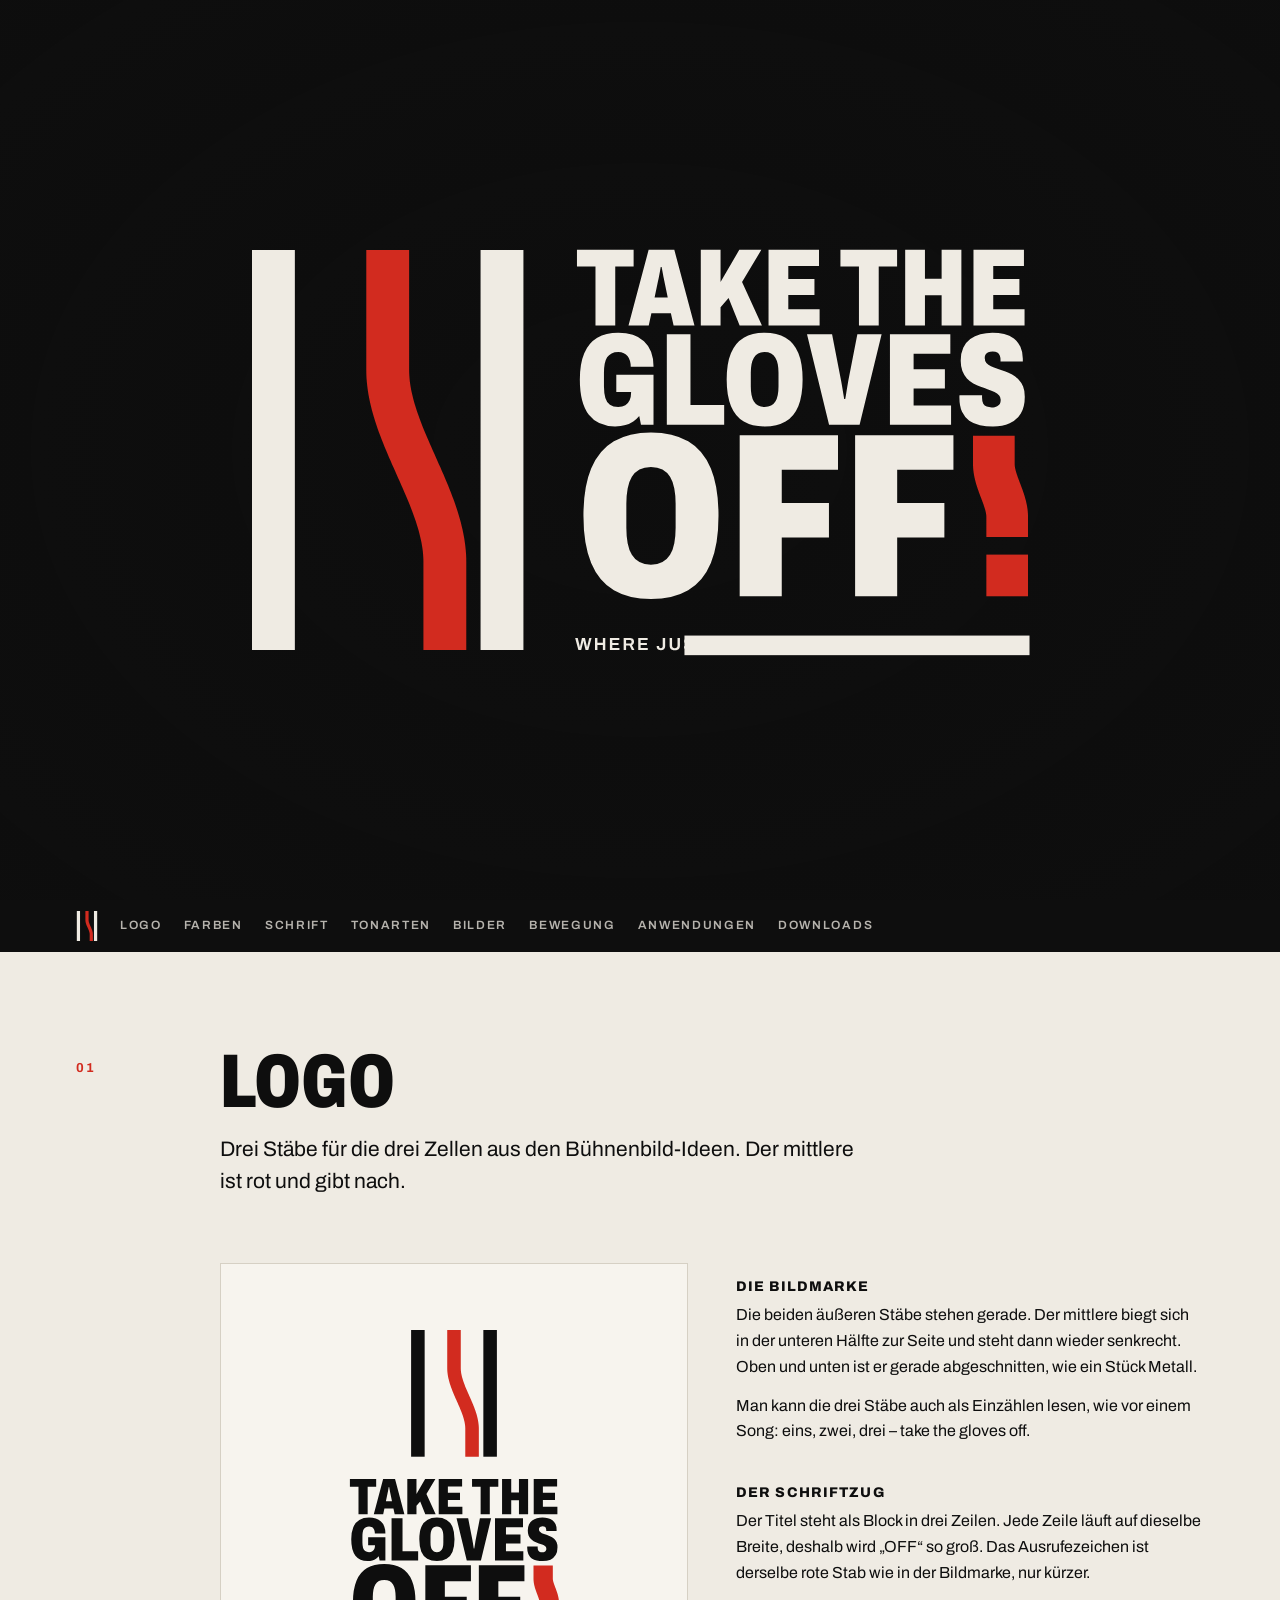
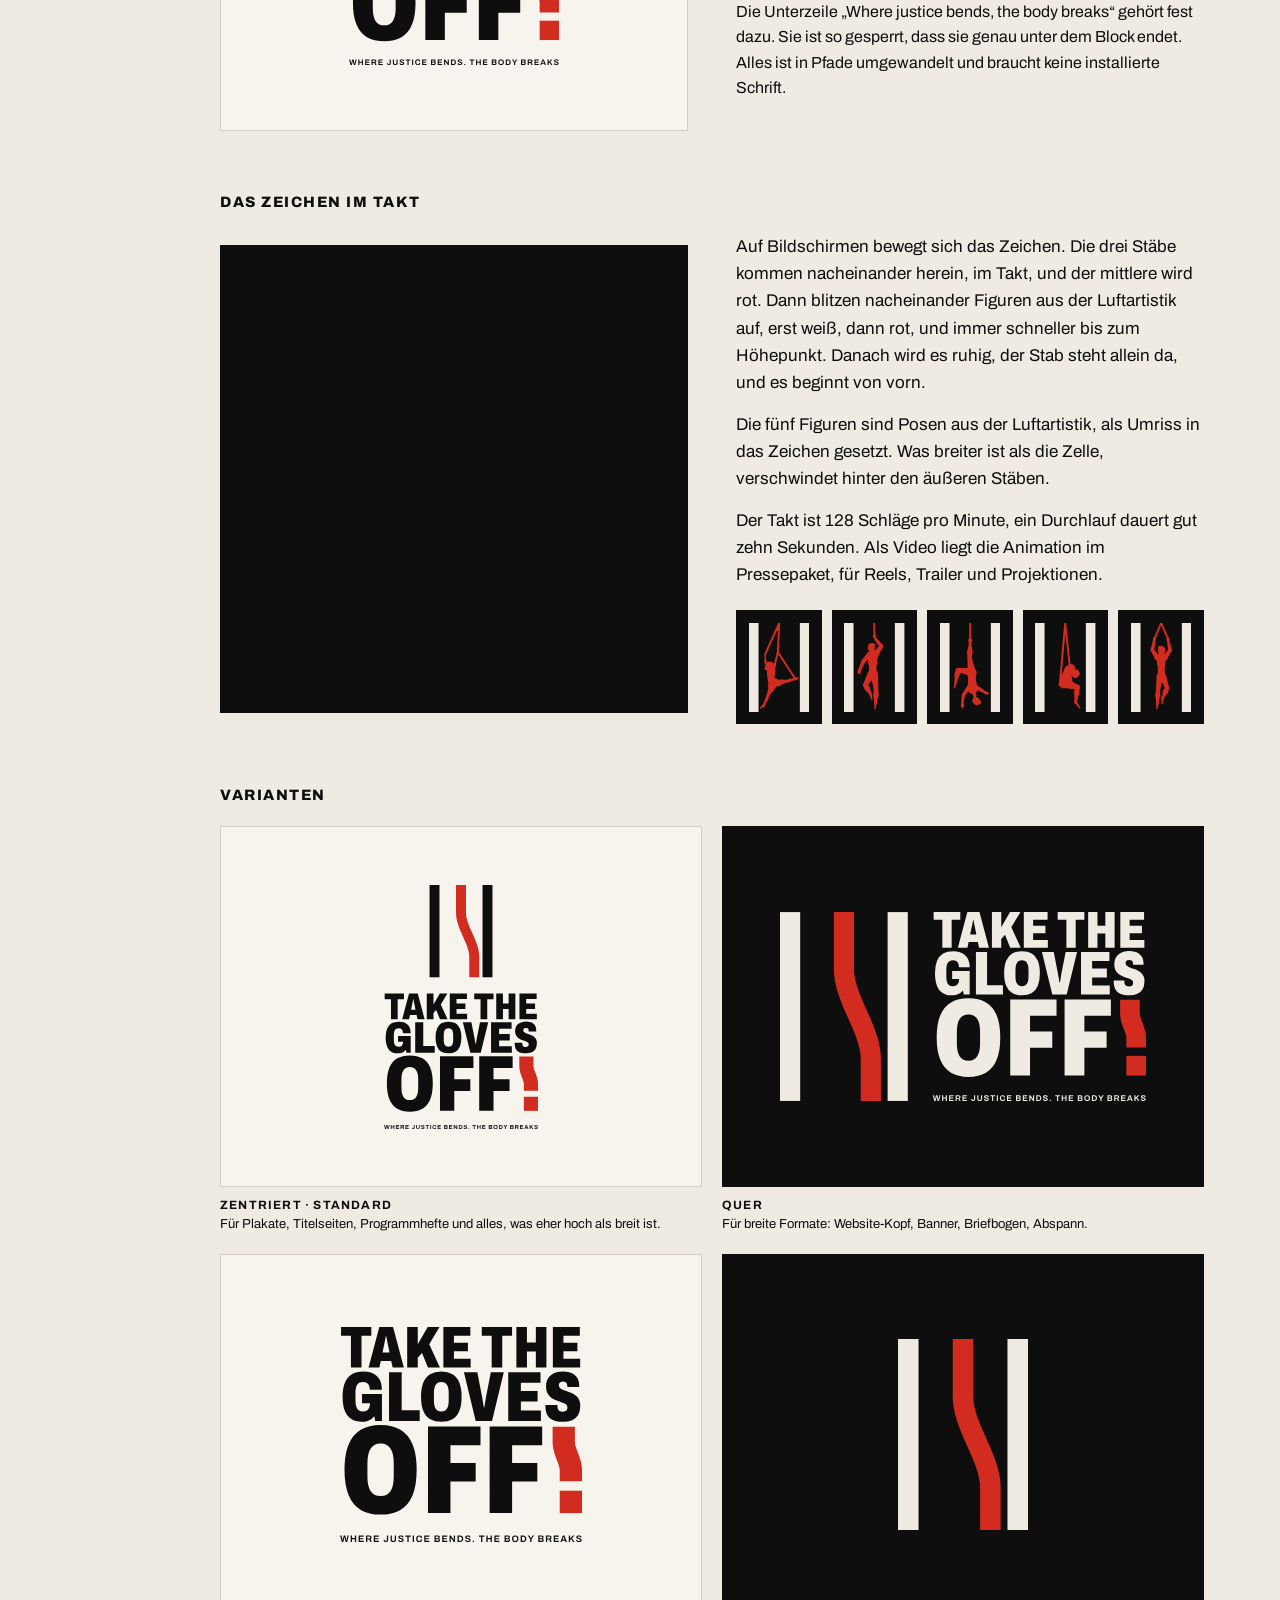
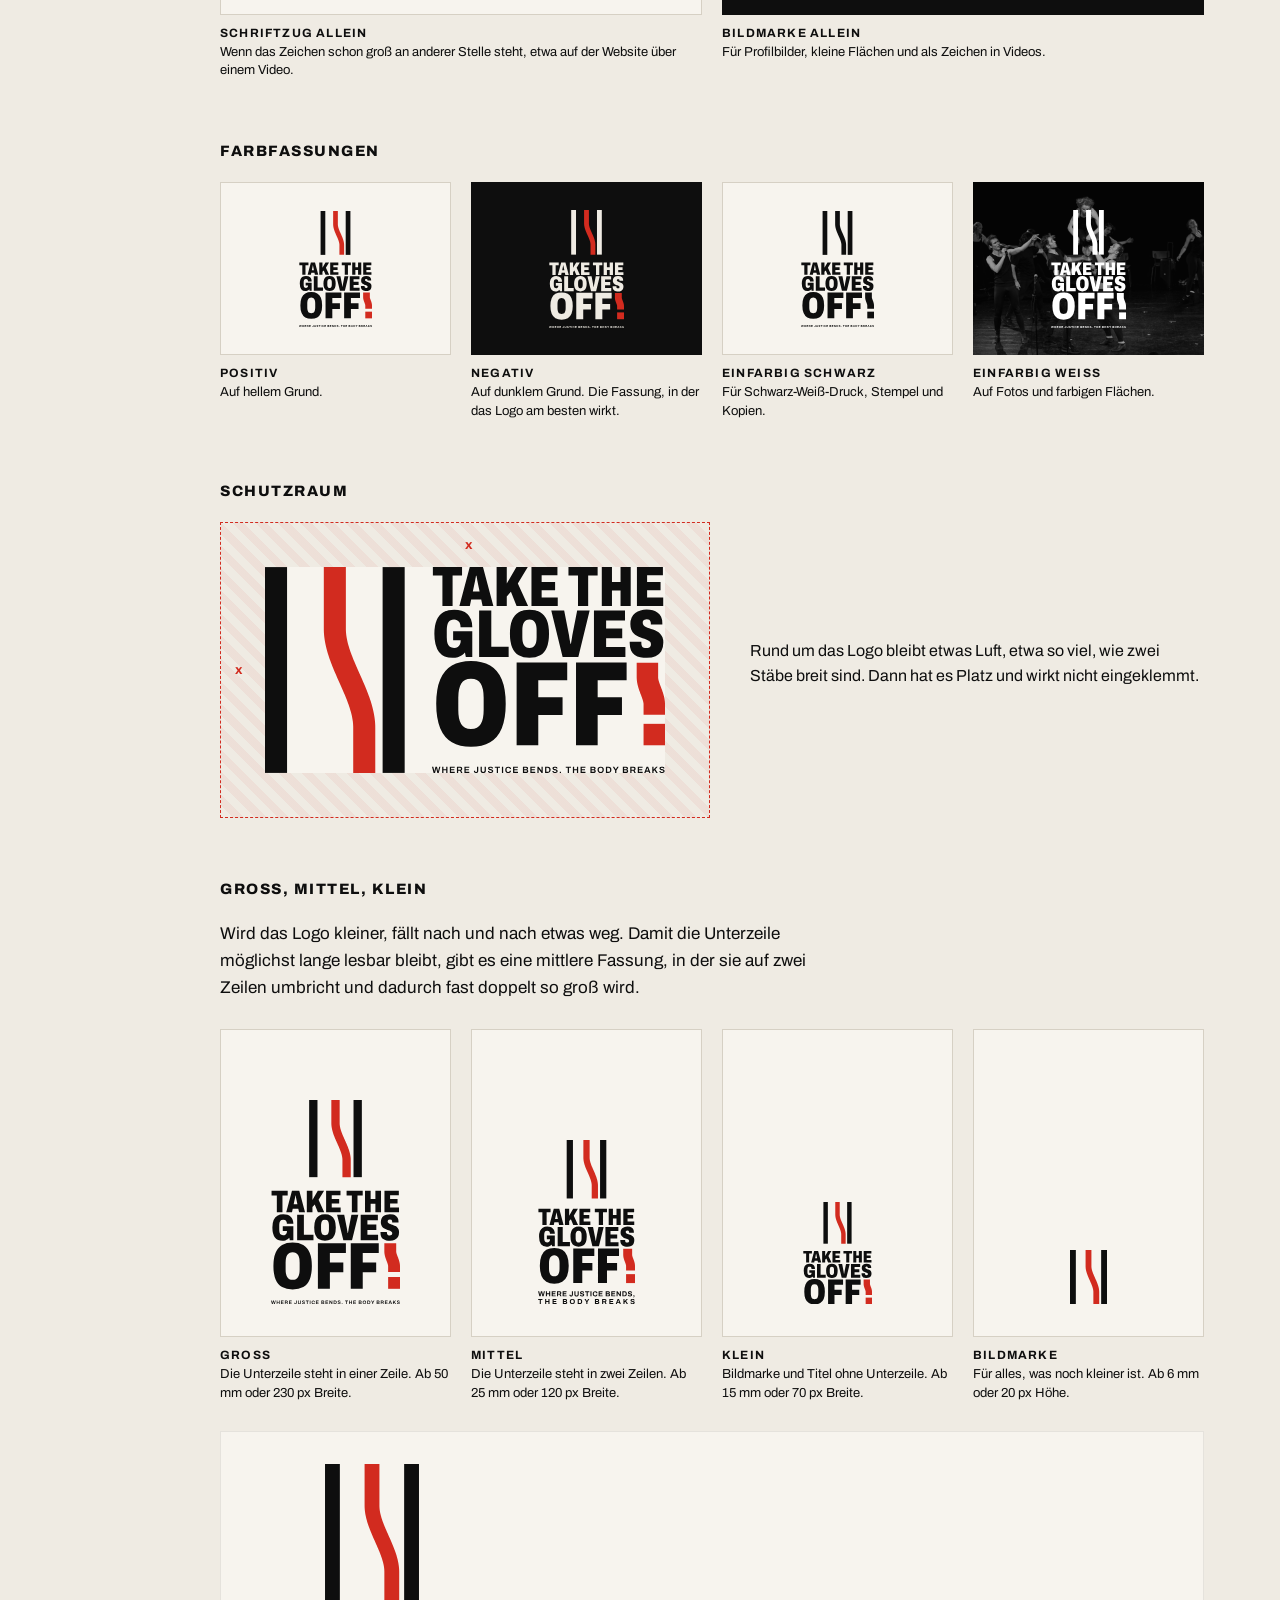
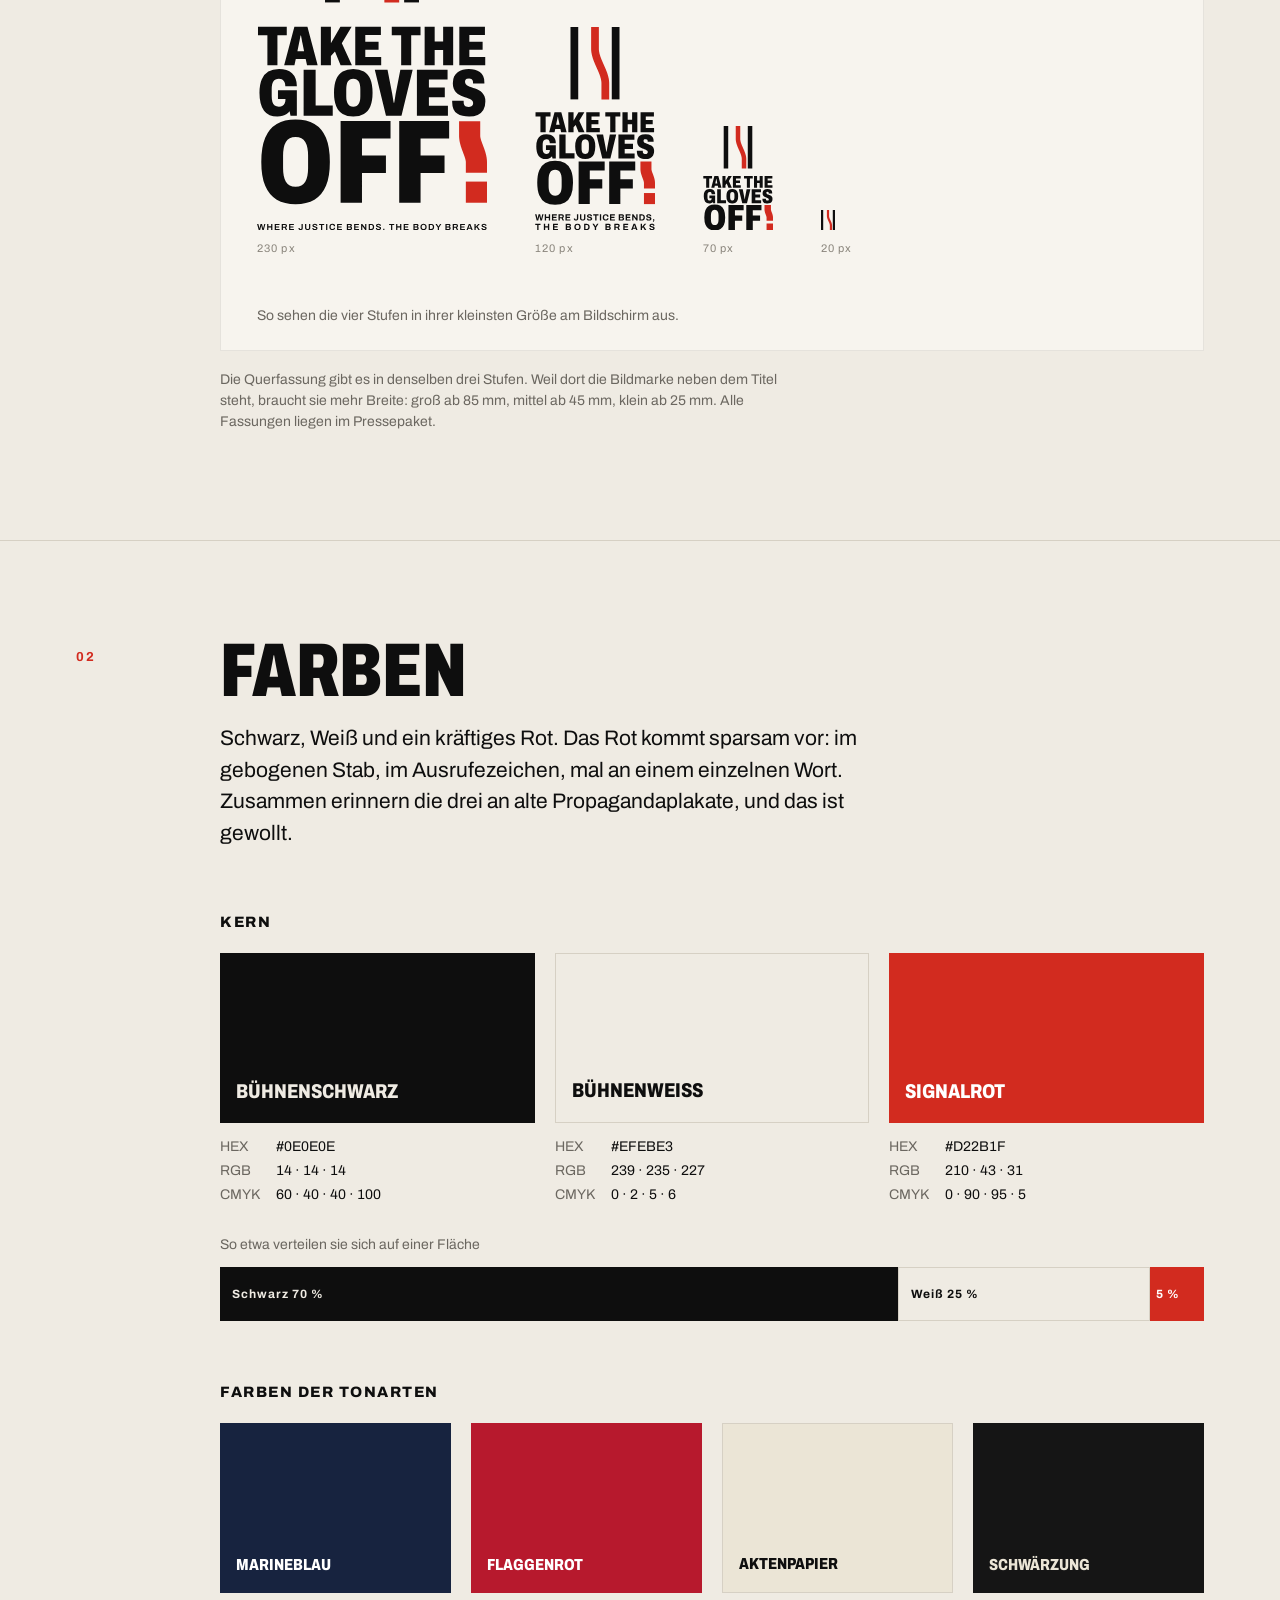
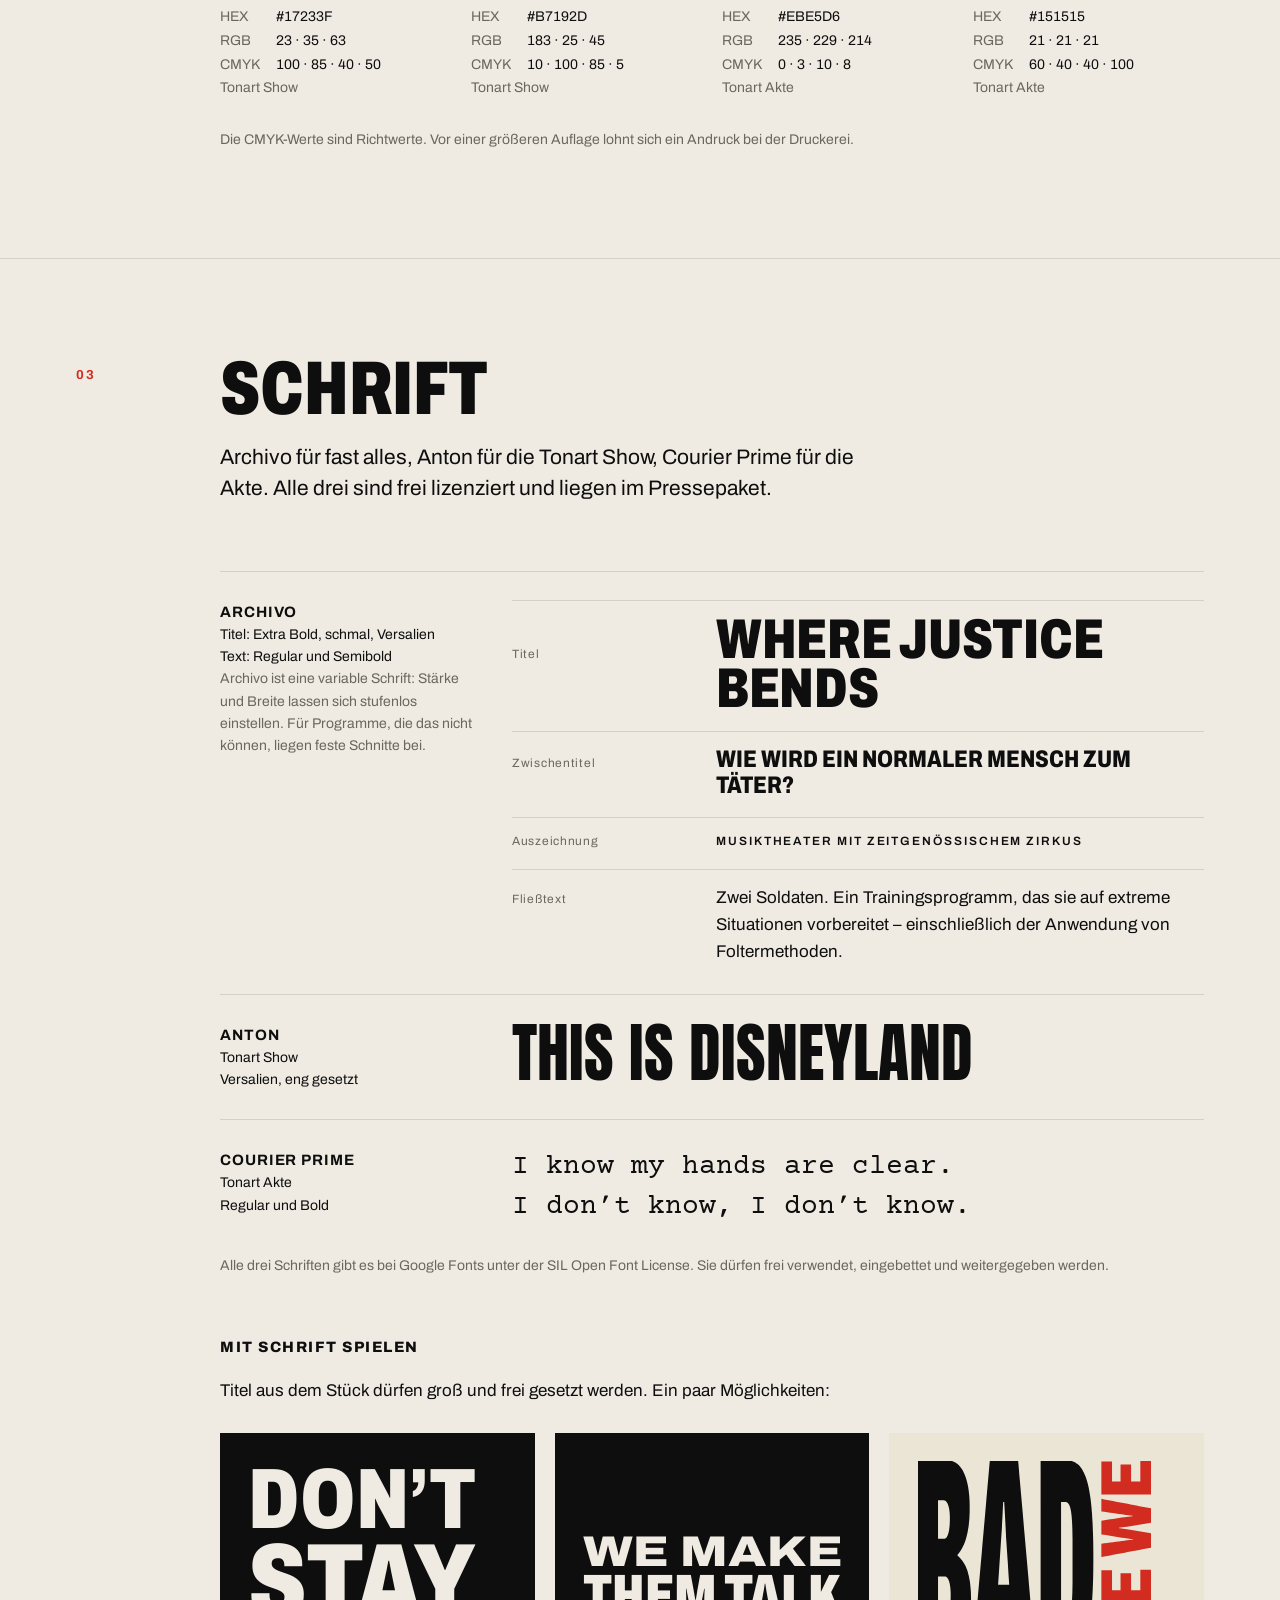
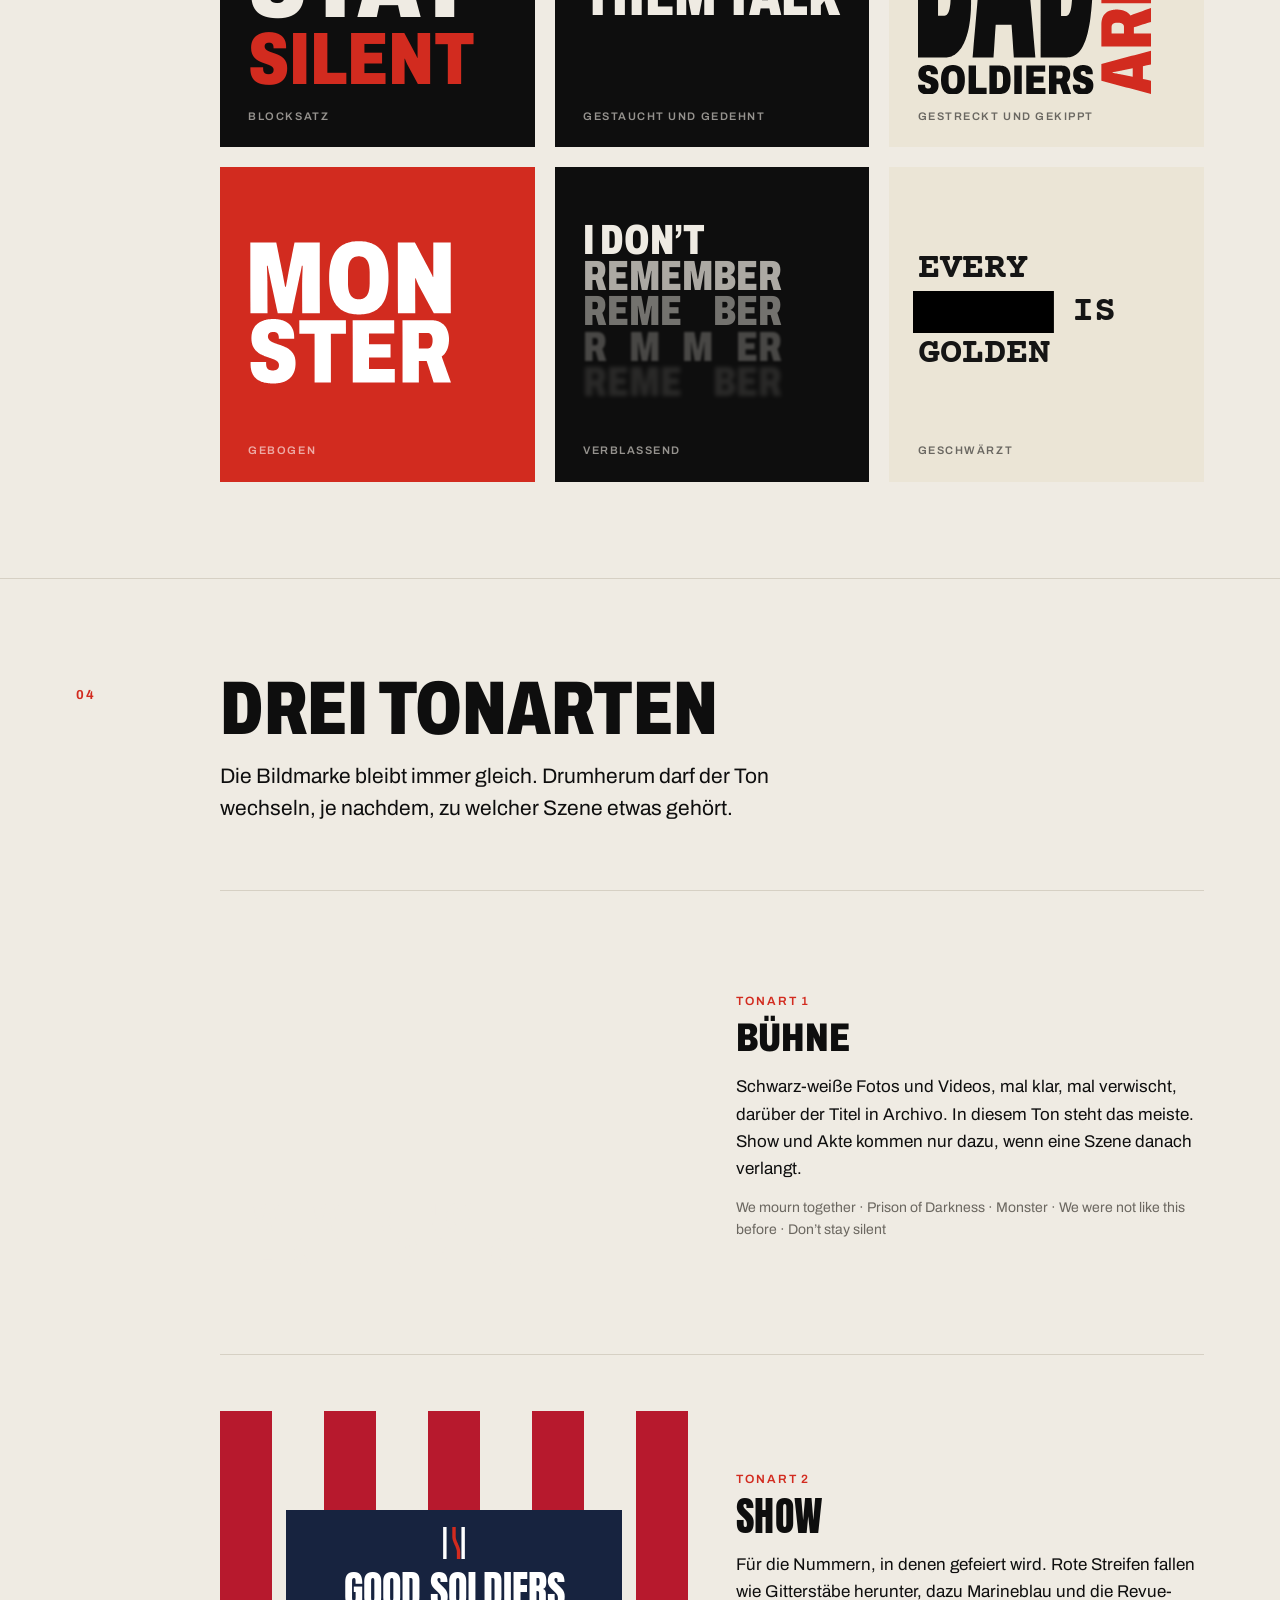
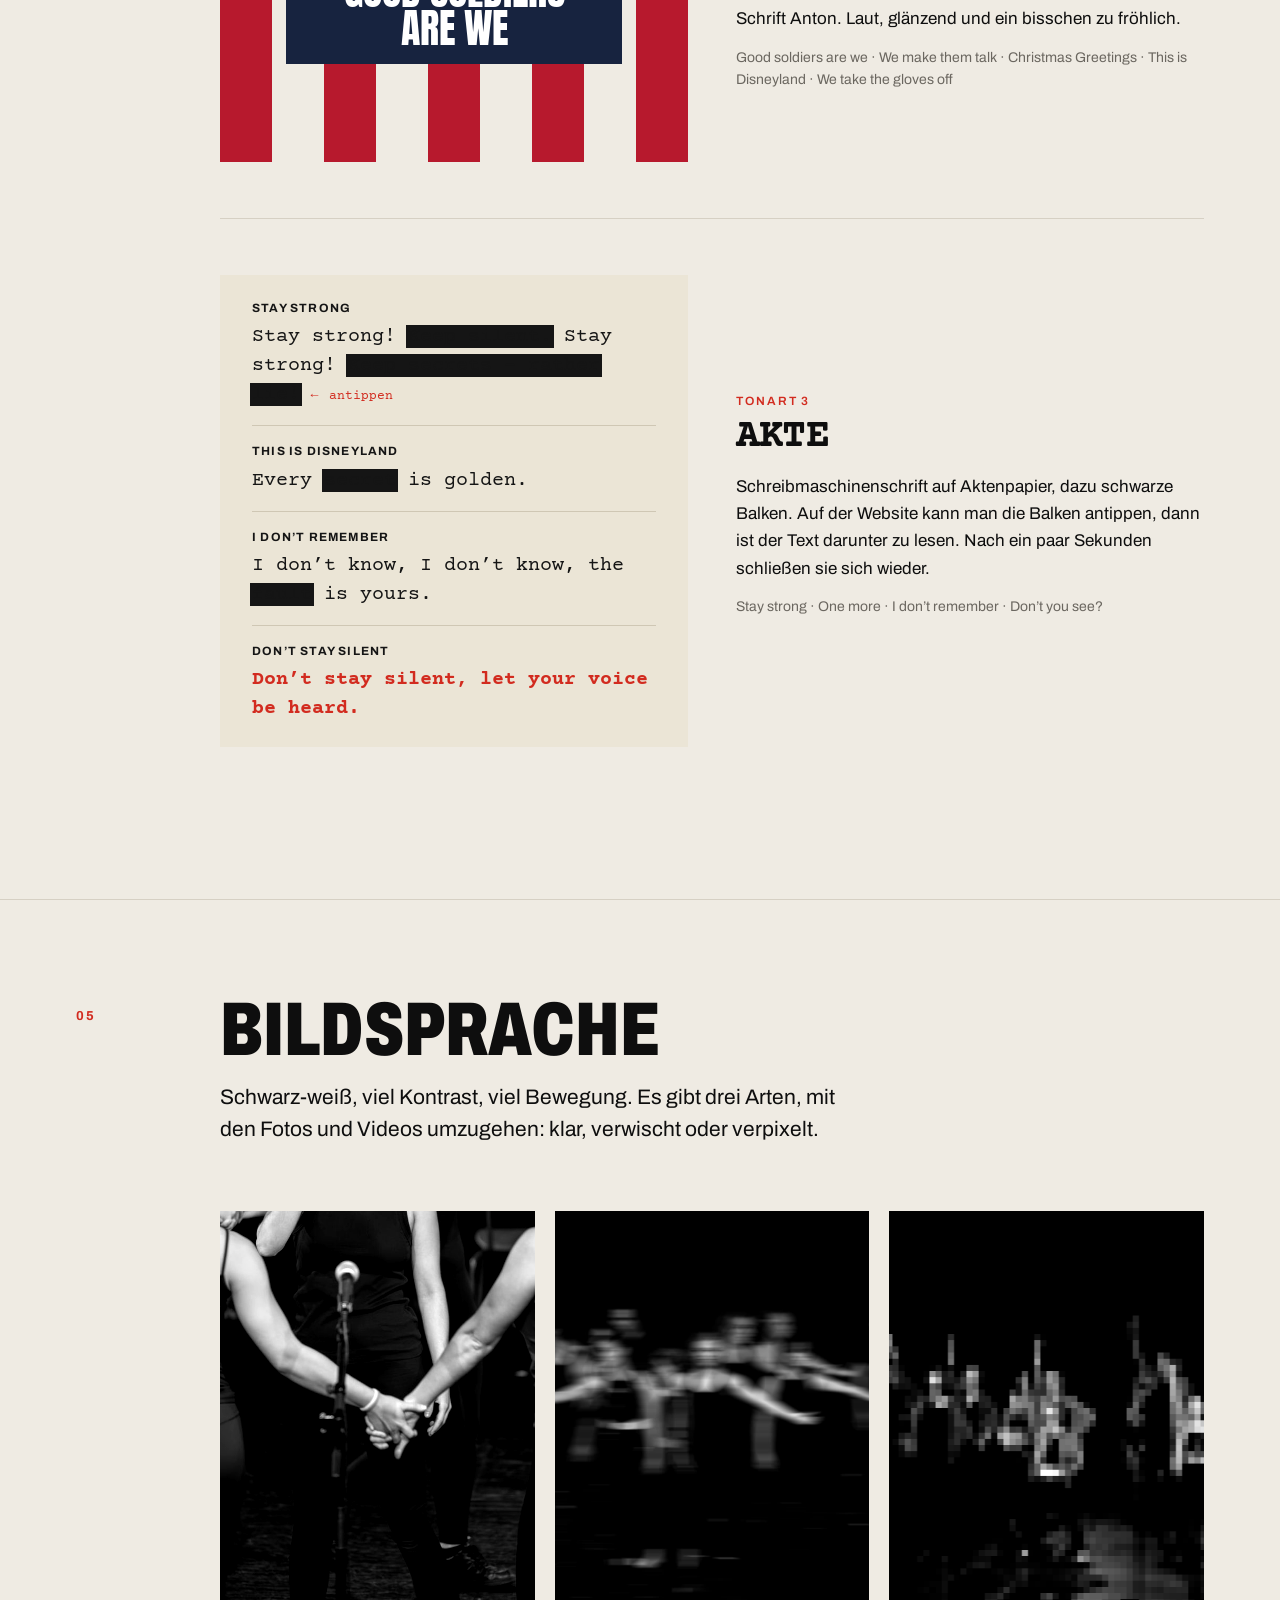
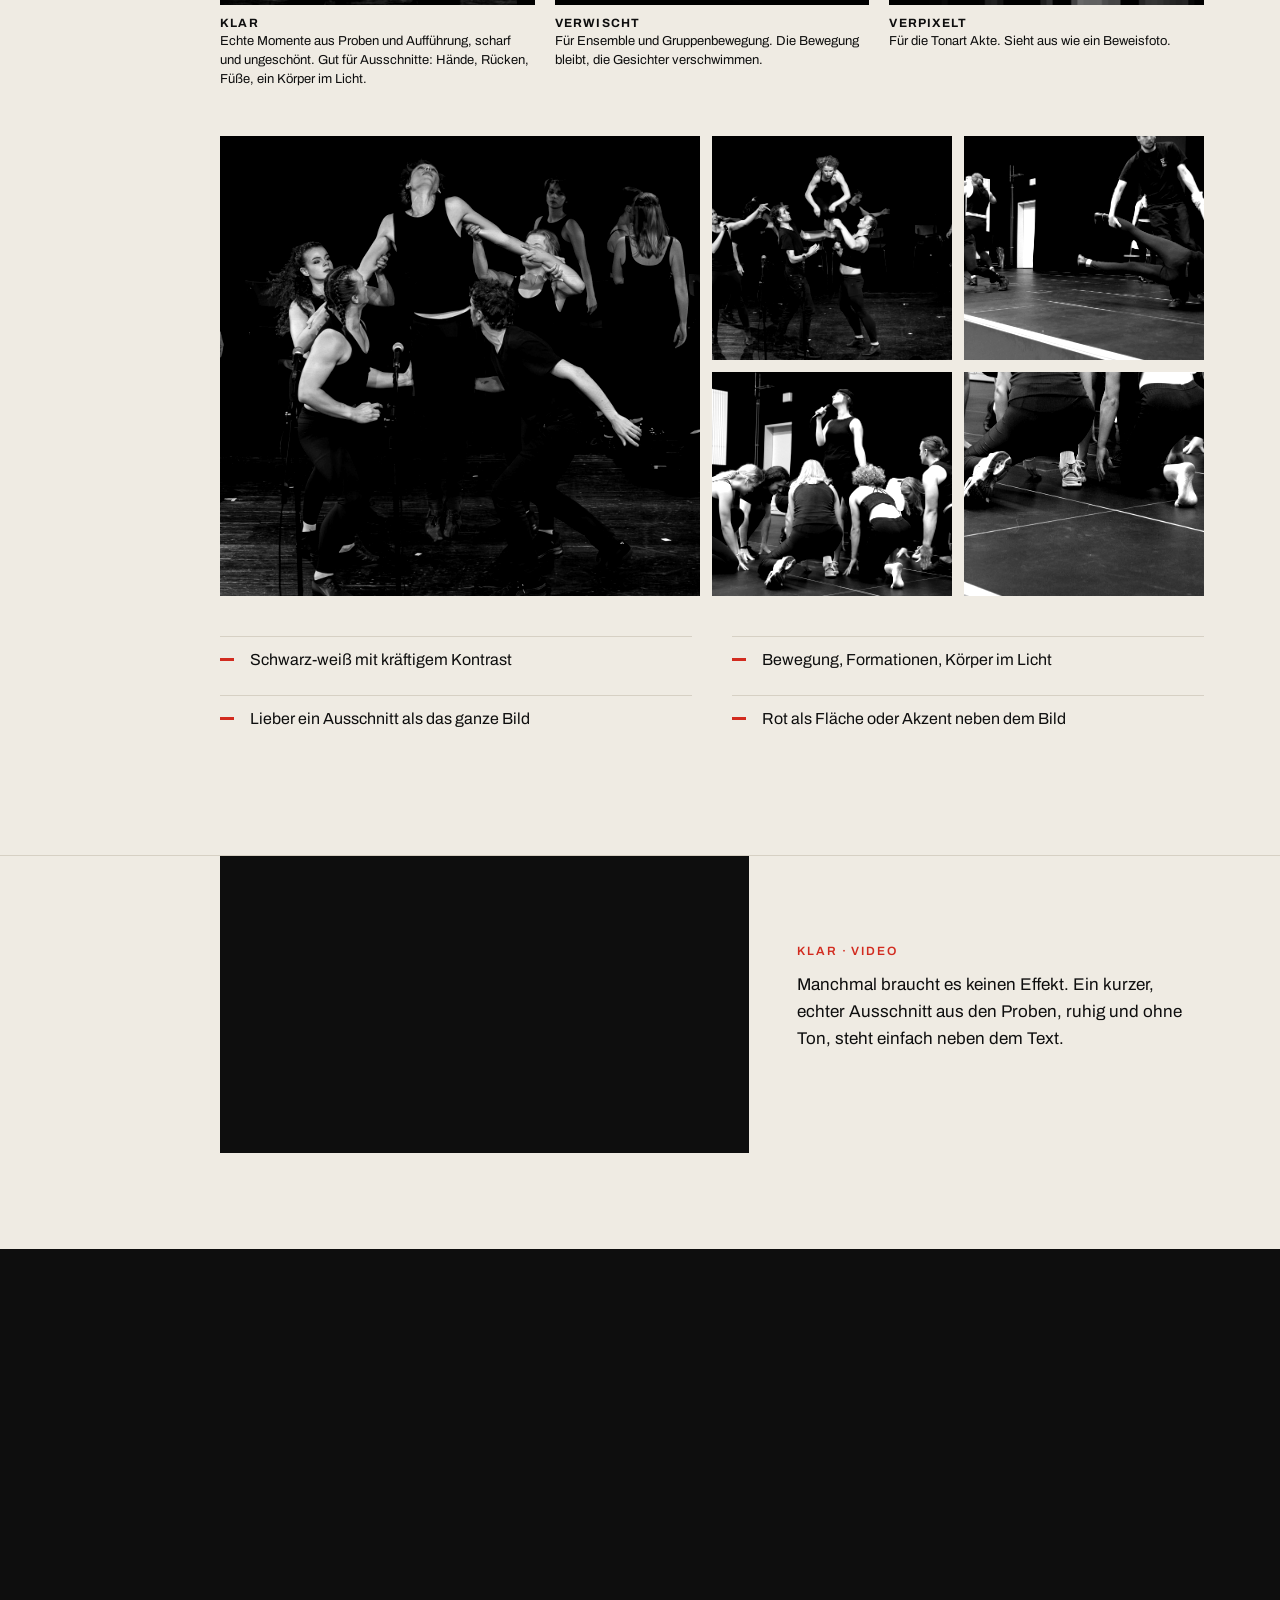
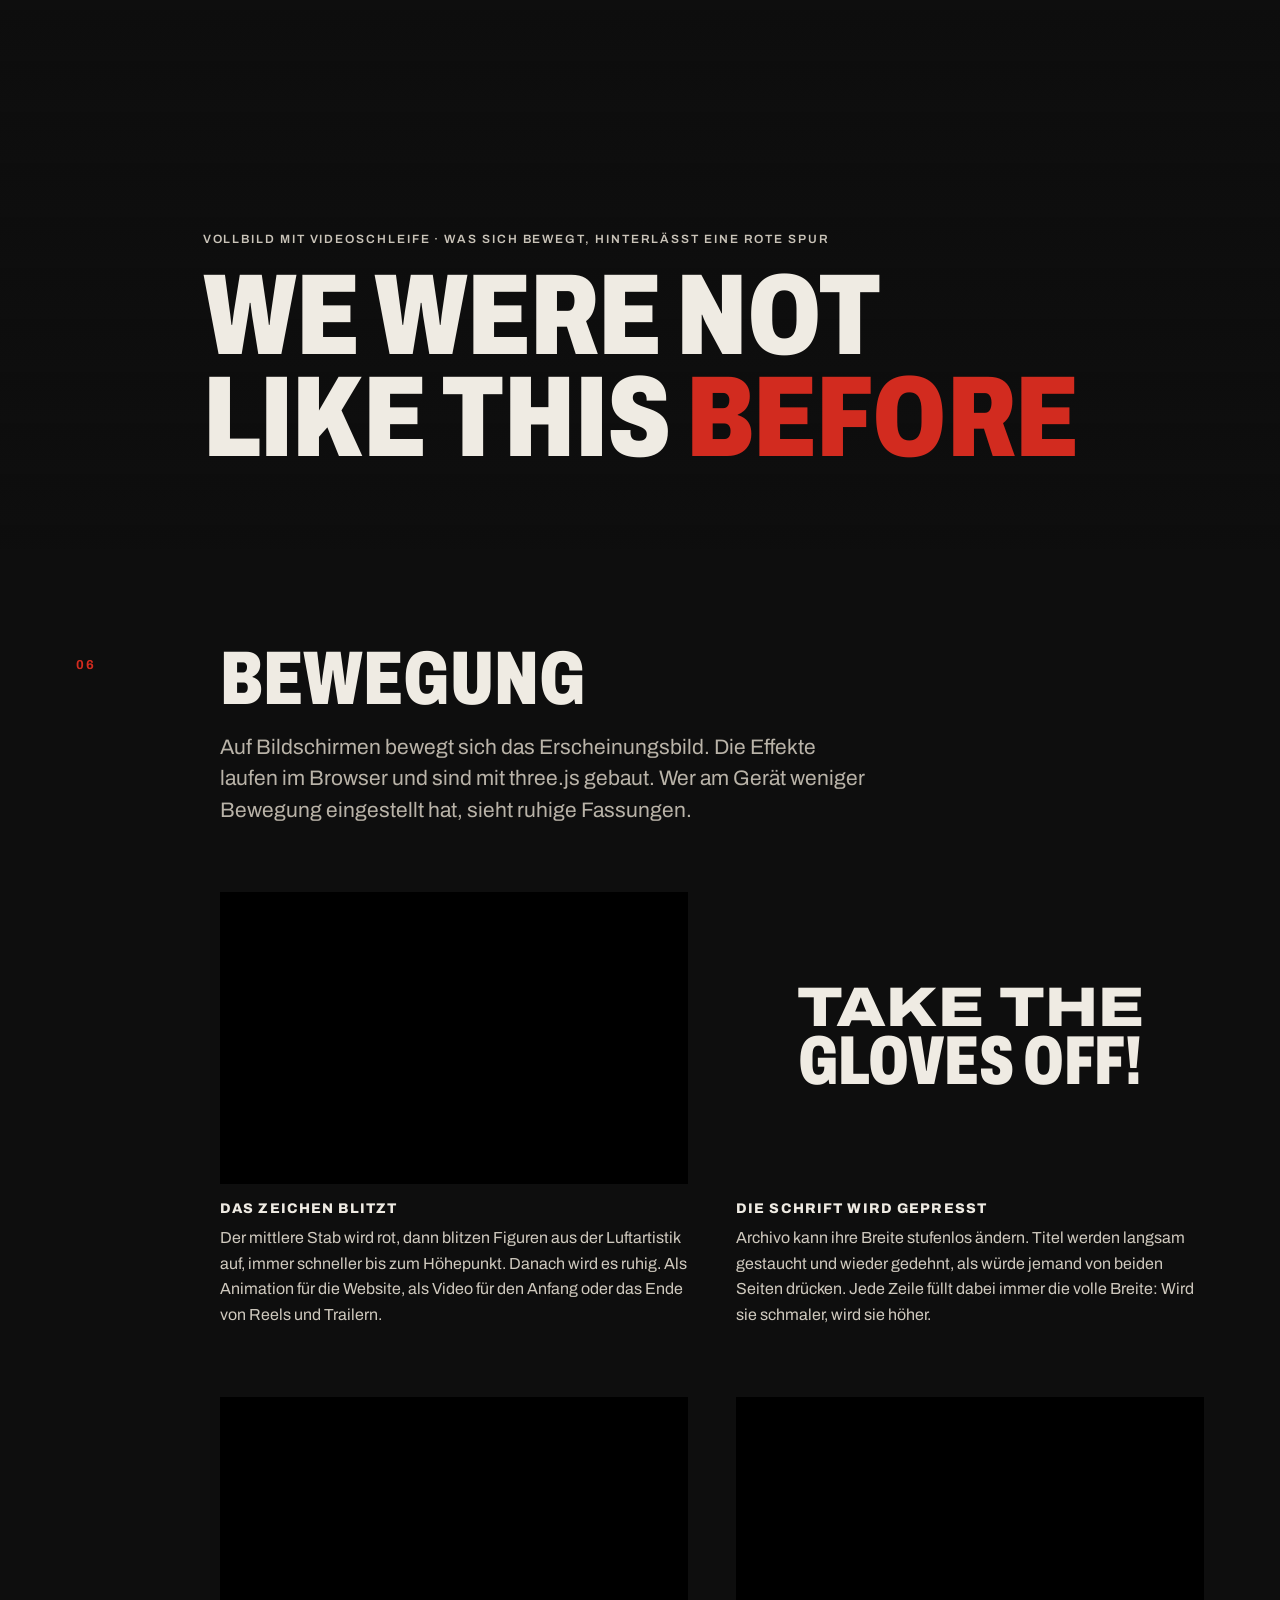
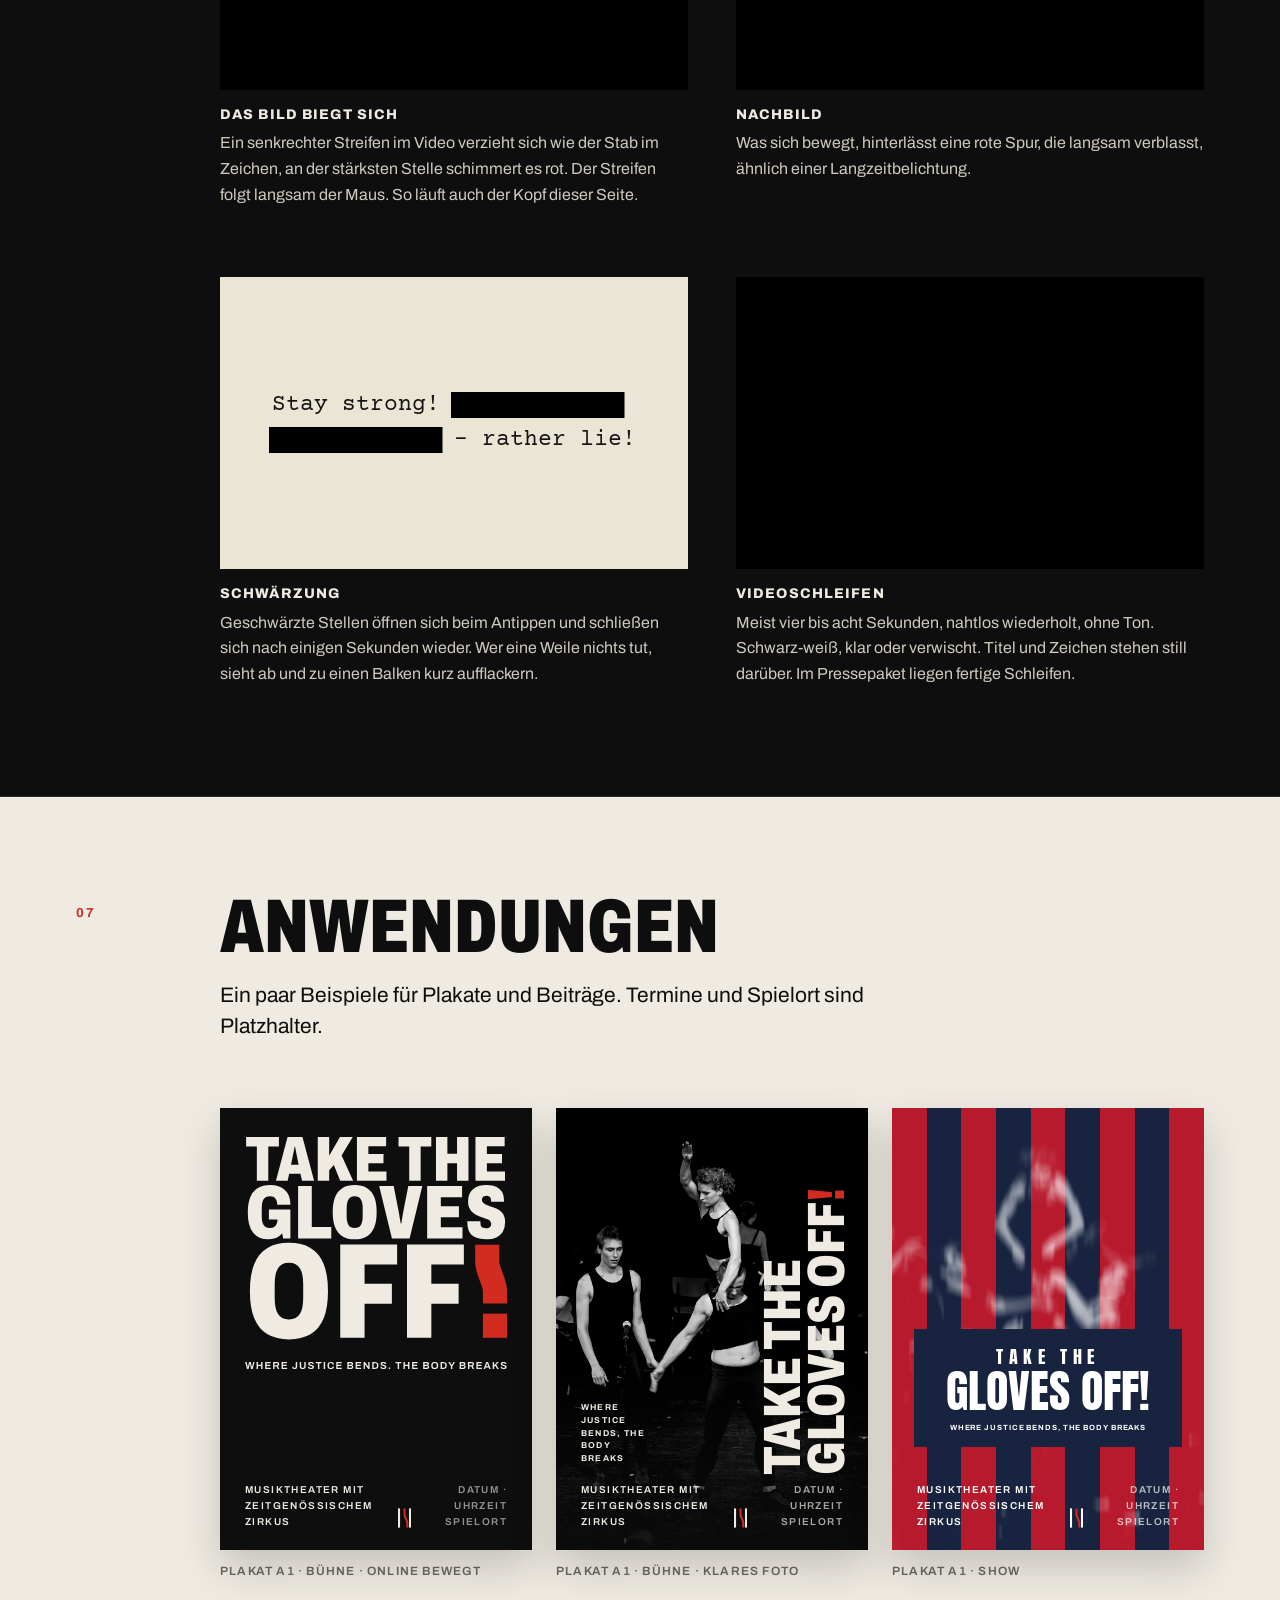
==== commit 085c325b: "Veröffentlichung aus f2b7028 Co-Authored-By: Claude Opus 5.5 <noreply@anthropic.com>" ====
--- a/styleguide/index.html
+++ b/styleguide/index.html
@@ -335,6 +335,21 @@
   #szene { display: none !important; }
   .play { break-inside: avoid; }
 }
+
+.ig { margin-top: 72px; }
+.ig h3 { font-family: var(--titel, inherit); font-size: 28px; margin: 0 0 12px; text-transform: uppercase; }
+.ig .lead2 { max-width: 62ch; margin: 0 0 28px; }
+.igrow { display: grid; gap: 20px; margin-bottom: 36px; align-items: end; }
+.igrow.c3 { grid-template-columns: repeat(3, minmax(0, 1fr)); }
+.igrow.c4 { grid-template-columns: repeat(4, minmax(0, 1fr)); }
+.igrow.c5 { grid-template-columns: repeat(5, minmax(0, 1fr)); }
+.igrow figure { margin: 0; }
+.igrow img { display: block; width: 100%; height: auto; background: var(--black); outline: 1px solid var(--line); outline-offset: -1px; }
+.igrow.rund img { border-radius: 50%; aspect-ratio: 1; object-fit: cover; object-position: center; }
+.igrow .appcap { margin-top: 10px; }
+.igmasse { font-size: 14px; line-height: 1.6; padding-left: 18px; margin: 0 0 8px; }
+@media screen and (max-width: 900px) { .igrow.c3, .igrow.c4, .igrow.c5 { grid-template-columns: repeat(2, minmax(0, 1fr)); } .igrow figure, .igrow .appcap { min-width: 0; overflow-wrap: anywhere; } }
+@media print { .igrow figure { break-inside: avoid; } .ig { break-before: page; } .ig .igpb { break-before: page; padding-top: 72px; margin-top: 0; } }
 </style>
 </head>
 <body>
@@ -761,6 +776,31 @@
           <div class="appcap">Story 9:16 · animiertes Zeichen</div>
         </div>
       </div>
+
+      <div class="ig" id="instagram">
+        <h3>Für Instagram</h3>
+        <p class="lead2">Fertige Bausteine für @taketheglovesoffofficial, jeweils als Beispiel und als leere Vorlage. Die leeren Vorlagen tragen Hintergrund und Logo, die Textfläche bleibt frei, etwa für Canva. Die Beispiele verwenden nur Titel, Untertitel und „Neue Termine folgen“; das Zitat ist ein Platzhalter. Der Ordner liegt im Pressepaket unter 06_Instagram.</p>
+
+        <div class="kicker" style="margin-bottom:14px">Profilbild und Feed · 1080 × 1350 (4:5)</div>
+        <div class="igrow c4">
+<figure><img src="pressepaket/TTGO_Pressepaket/06_Instagram/TTGO_insta_profilbild_1080.png" alt="Profilbild mit der Bildmarke auf Schwarz" loading="lazy"><div class="appcap">Profilbild · 1080 × 1080, im Kreis beschnittsicher</div></figure><figure><img src="pressepaket/TTGO_Pressepaket/06_Instagram/feed/TTGO_feed_foto_beispiel_1080x1350.jpg" alt="Feed-Beitrag mit Foto und Titel" loading="lazy"><div class="appcap">Foto mit Titelzeile</div></figure><figure><img src="pressepaket/TTGO_Pressepaket/06_Instagram/feed/TTGO_feed_text_beispiel_1080x1350.png" alt="Feed-Beitrag Textkachel" loading="lazy"><div class="appcap">Textkachel für Termine und Ankündigungen</div></figure><figure><img src="pressepaket/TTGO_Pressepaket/06_Instagram/feed/TTGO_feed_zitat_beispiel_1080x1350.png" alt="Feed-Beitrag Zitatkachel" loading="lazy"><div class="appcap">Zitatkachel · Text ist Platzhalter</div></figure>
+        </div>
+        <div class="igrow c4">
+<figure><img src="pressepaket/TTGO_Pressepaket/06_Instagram/feed/TTGO_feed_foto_leer_1080x1350.jpg" alt="Leere Foto-Vorlage" loading="lazy"><div class="appcap">Vorlage Foto, leer · Foto: Anna Grünwald</div></figure><figure><img src="pressepaket/TTGO_Pressepaket/06_Instagram/feed/TTGO_feed_text_leer_1080x1350.png" alt="Leere Text-Vorlage" loading="lazy"><div class="appcap">Vorlage Text, leer</div></figure><figure><img src="pressepaket/TTGO_Pressepaket/06_Instagram/feed/TTGO_feed_zitat_leer_1080x1350.png" alt="Leere Zitat-Vorlage" loading="lazy"><div class="appcap">Vorlage Zitat, leer</div></figure>
+        </div>
+
+        <div class="kicker igpb" style="margin-bottom:14px">Story und Reel · 1080 × 1920 (9:16)</div>
+        <p class="lead2" style="margin-bottom:20px">Oben und unten bleiben etwa 250 px frei, dort liegen bei Instagram Profilzeile und Antwortfeld. Eine durchsichtige Auflage mit diesen Zonen liegt bei den Storys und lässt sich in Canva über die Vorlage legen.</p>
+        <div class="igrow c4">
+<figure><img src="pressepaket/TTGO_Pressepaket/06_Instagram/story/TTGO_story_termine_beispiel_1080x1920.png" alt="Story Termine" loading="lazy"><div class="appcap">Story Termine, Beispiel</div></figure><figure><img src="pressepaket/TTGO_Pressepaket/06_Instagram/story/TTGO_story_foto_beispiel_1080x1920.jpg" alt="Story mit Foto" loading="lazy"><div class="appcap">Story mit Foto, Beispiel</div></figure><figure><img src="pressepaket/TTGO_Pressepaket/06_Instagram/story/TTGO_story_termine_leer_1080x1920.png" alt="Leere Story-Vorlage" loading="lazy"><div class="appcap">Vorlage Termine, leer</div></figure><figure><img src="pressepaket/TTGO_Pressepaket/06_Instagram/story/TTGO_story_foto_leer_1080x1920.jpg" alt="Leere Story-Vorlage mit Foto" loading="lazy"><div class="appcap">Vorlage Foto, leer · Foto: Anna Grünwald</div></figure>
+        </div>
+        <p class="lead2">Das Reel „Logoblitz“ (12,9 Sekunden) ist die Animation des Zeichens aus dem Abschnitt Bewegung, so eingepasst, dass Zeichen und Schriftzug innerhalb der Sicherheitszonen bleiben: <a href="pressepaket/TTGO_Pressepaket/06_Instagram/reel/TTGO_reel_logoblitz_1080x1920.mp4" download>TTGO_reel_logoblitz_1080x1920.mp4</a>.</p>
+
+        <div class="kicker" style="margin-bottom:14px">Highlight-Cover · 1080 × 1920, Motiv rund in der Mitte</div>
+        <div class="igrow c5 rund">
+<figure><img src="pressepaket/TTGO_Pressepaket/06_Instagram/highlights/TTGO_highlight_termine_1080x1920.png" alt="Highlight-Cover Termine" loading="lazy" class=cov><div class="appcap">Termine</div></figure><figure><img src="pressepaket/TTGO_Pressepaket/06_Instagram/highlights/TTGO_highlight_einblicke_1080x1920.png" alt="Highlight-Cover Einblicke" loading="lazy" class=cov><div class="appcap">Einblicke</div></figure><figure><img src="pressepaket/TTGO_Pressepaket/06_Instagram/highlights/TTGO_highlight_presse_1080x1920.png" alt="Highlight-Cover Presse" loading="lazy" class=cov><div class="appcap">Presse</div></figure><figure><img src="pressepaket/TTGO_Pressepaket/06_Instagram/highlights/TTGO_highlight_team_1080x1920.png" alt="Highlight-Cover Team" loading="lazy" class=cov><div class="appcap">Team</div></figure><figure><img src="pressepaket/TTGO_Pressepaket/06_Instagram/highlights/TTGO_highlight_leer_1080x1920.png" alt="Highlight-Cover leer" loading="lazy" class=cov><div class="appcap">leer</div></figure>
+        </div>
+      </div>
     </div>
   </div>
 </section>
@@ -782,6 +822,7 @@
           <li><b>Farben</b><span>alle Werte als Textdatei</span></li>
           <li><b>Schriften</b><span>Archivo, Anton und Courier Prime mit Lizenz</span></li>
           <li><b>Bewegung</b><span>die Animation des Zeichens als Video und mehrere Videoschleifen</span></li>
+          <li><b>Instagram</b><span>Profilbild, Feed-Vorlagen, Story-Rahmen, Highlight-Cover und ein Reel, je als Beispiel und leer</span></li>
           <li><b>Fotos</b><span>zwölf Fotos aus der Präsentation 2025 und den Proben, schwarz-weiß und in Druckauflösung</span></li>
           <li><b>Styleguide</b><span>dieses Dokument als PDF</span></li>
         </ul>
@@ -789,7 +830,7 @@
       </div>
       <div>
         <p>SVG eignet sich für Druck und Website, PNG für Office-Programme und soziale Medien.</p>
-        <p>Für Instagram gibt es ein fertiges Profilbild mit der Bildmarke auf Schwarz.</p>
+        <p>Für Instagram liegt ein eigener Ordner bereit: Profilbild, Feed-Vorlagen, Story-Rahmen, Highlight-Cover und ein Reel (Abschnitt „Anwendungen“).</p>
         <div class="btns" style="margin-top:20px"><a class="btn" href="TTGO_Styleguide_2026-10.pdf" download>Styleguide als PDF</a></div>
       </div>
     </div>
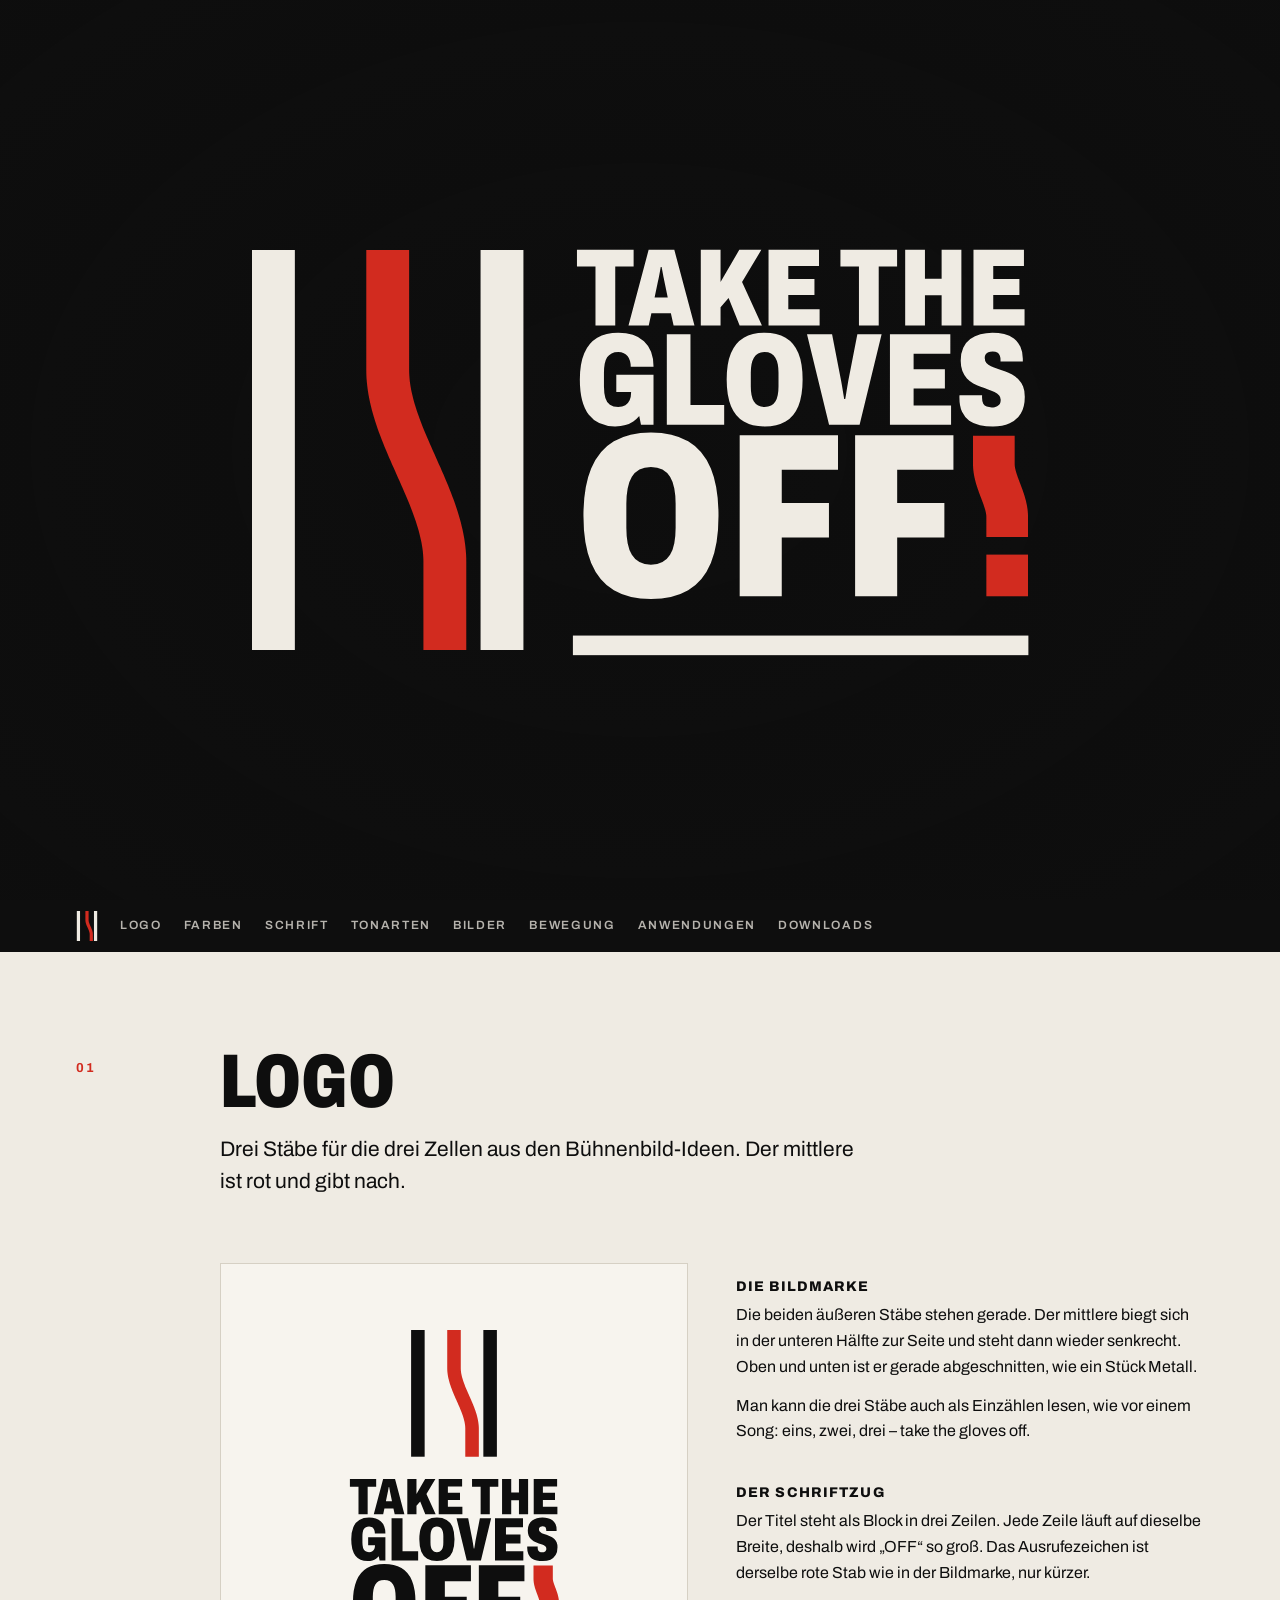
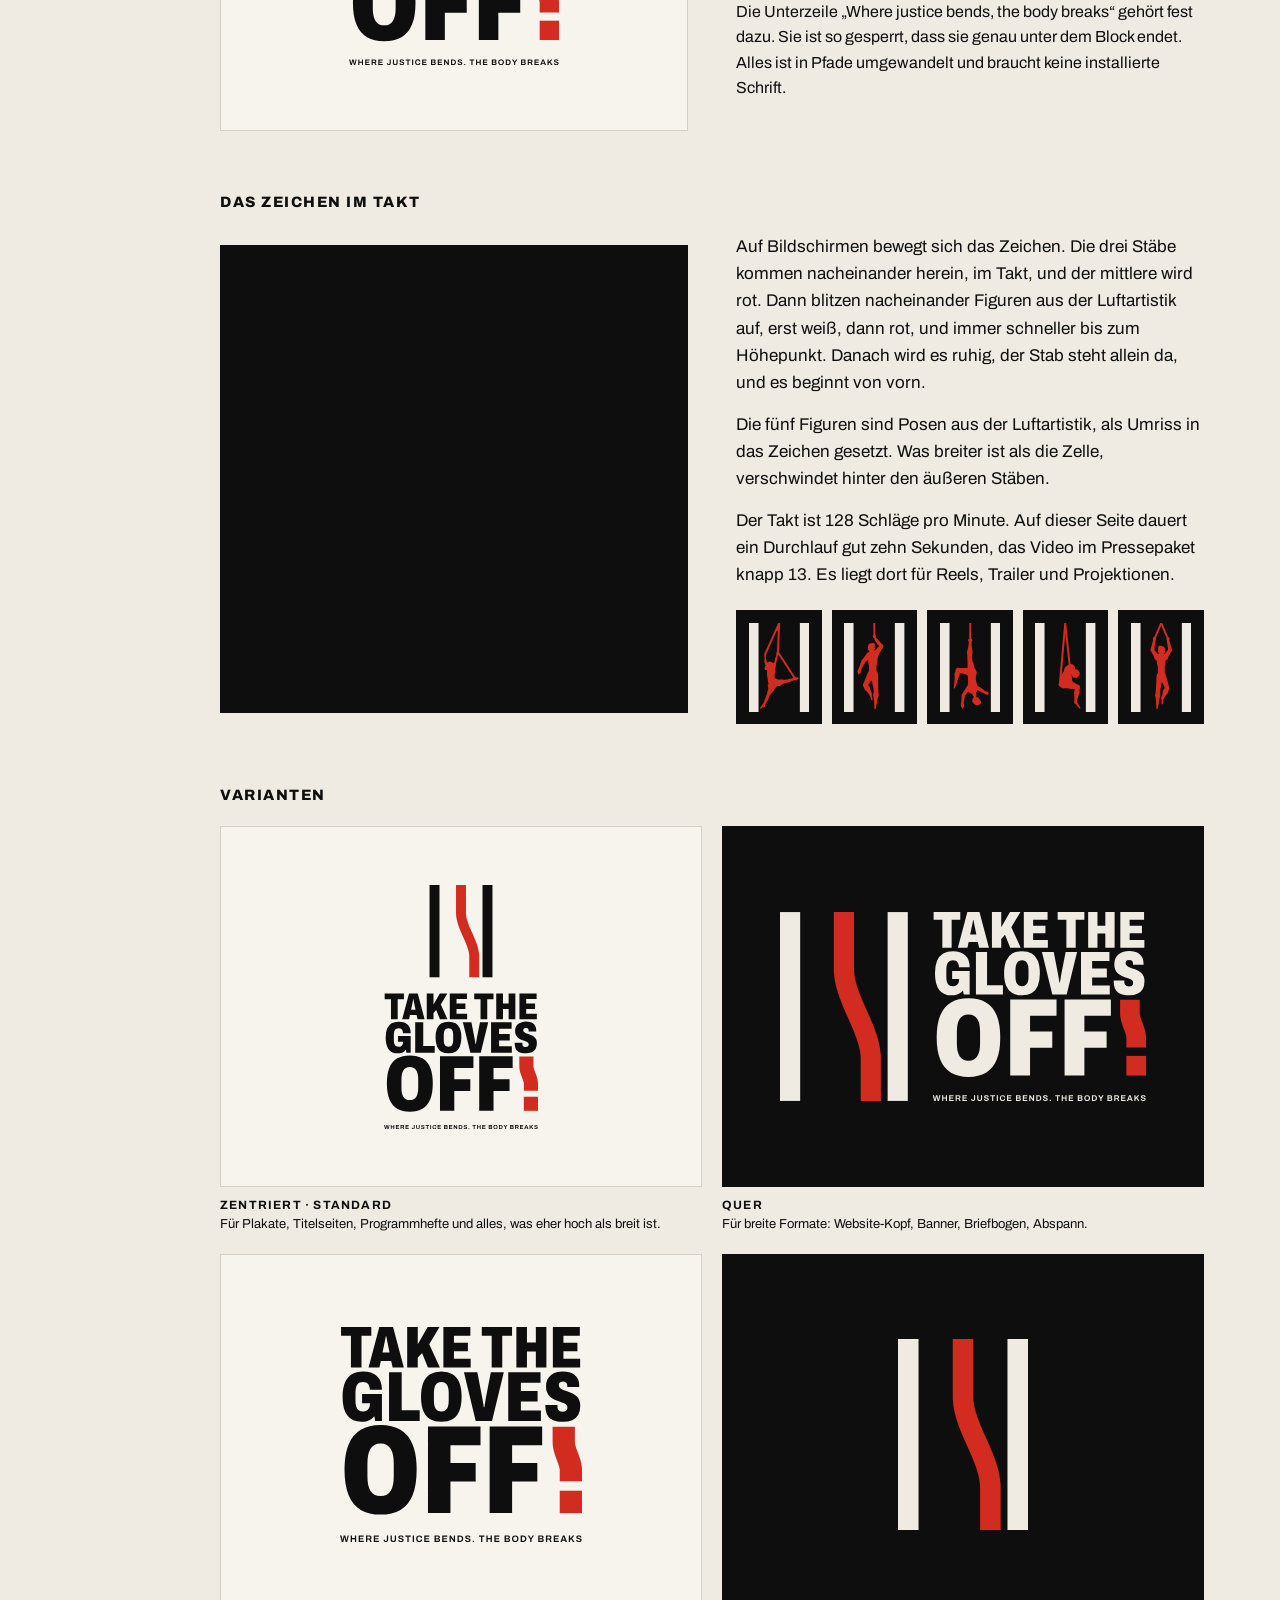
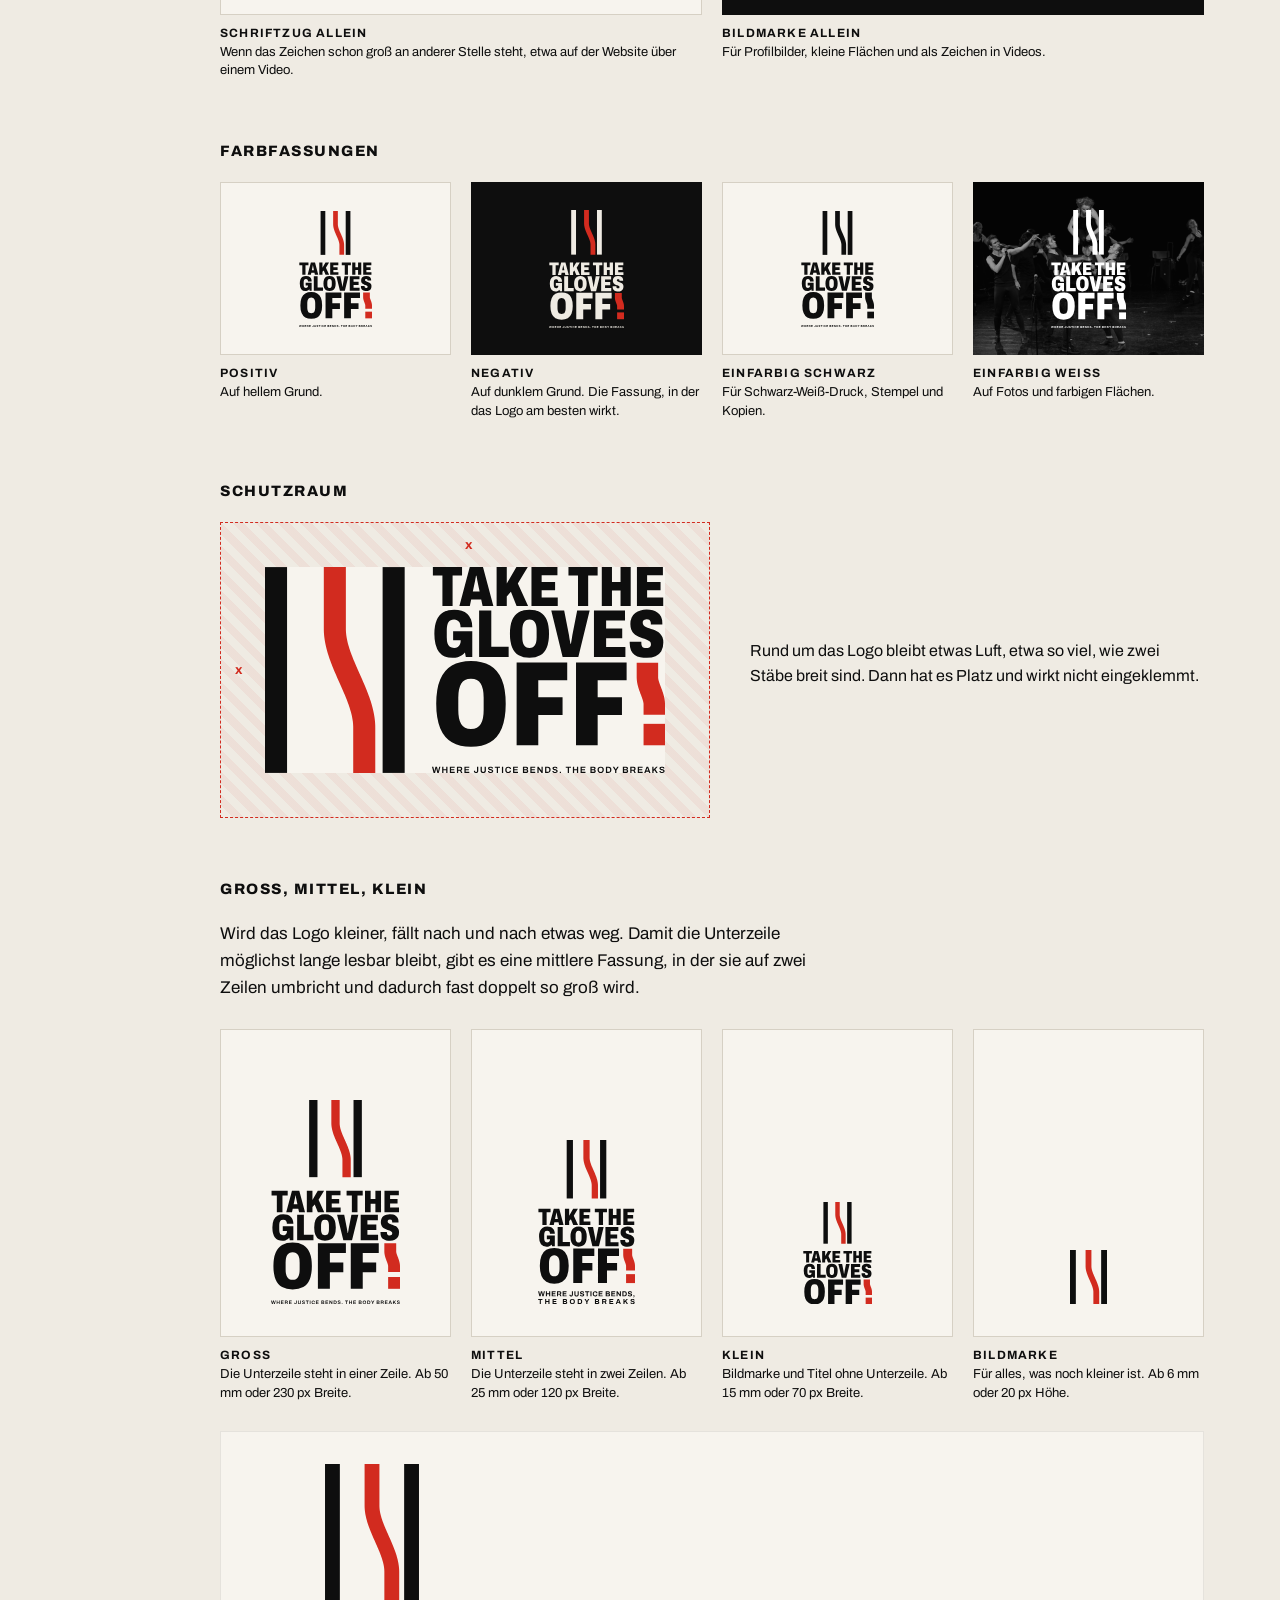
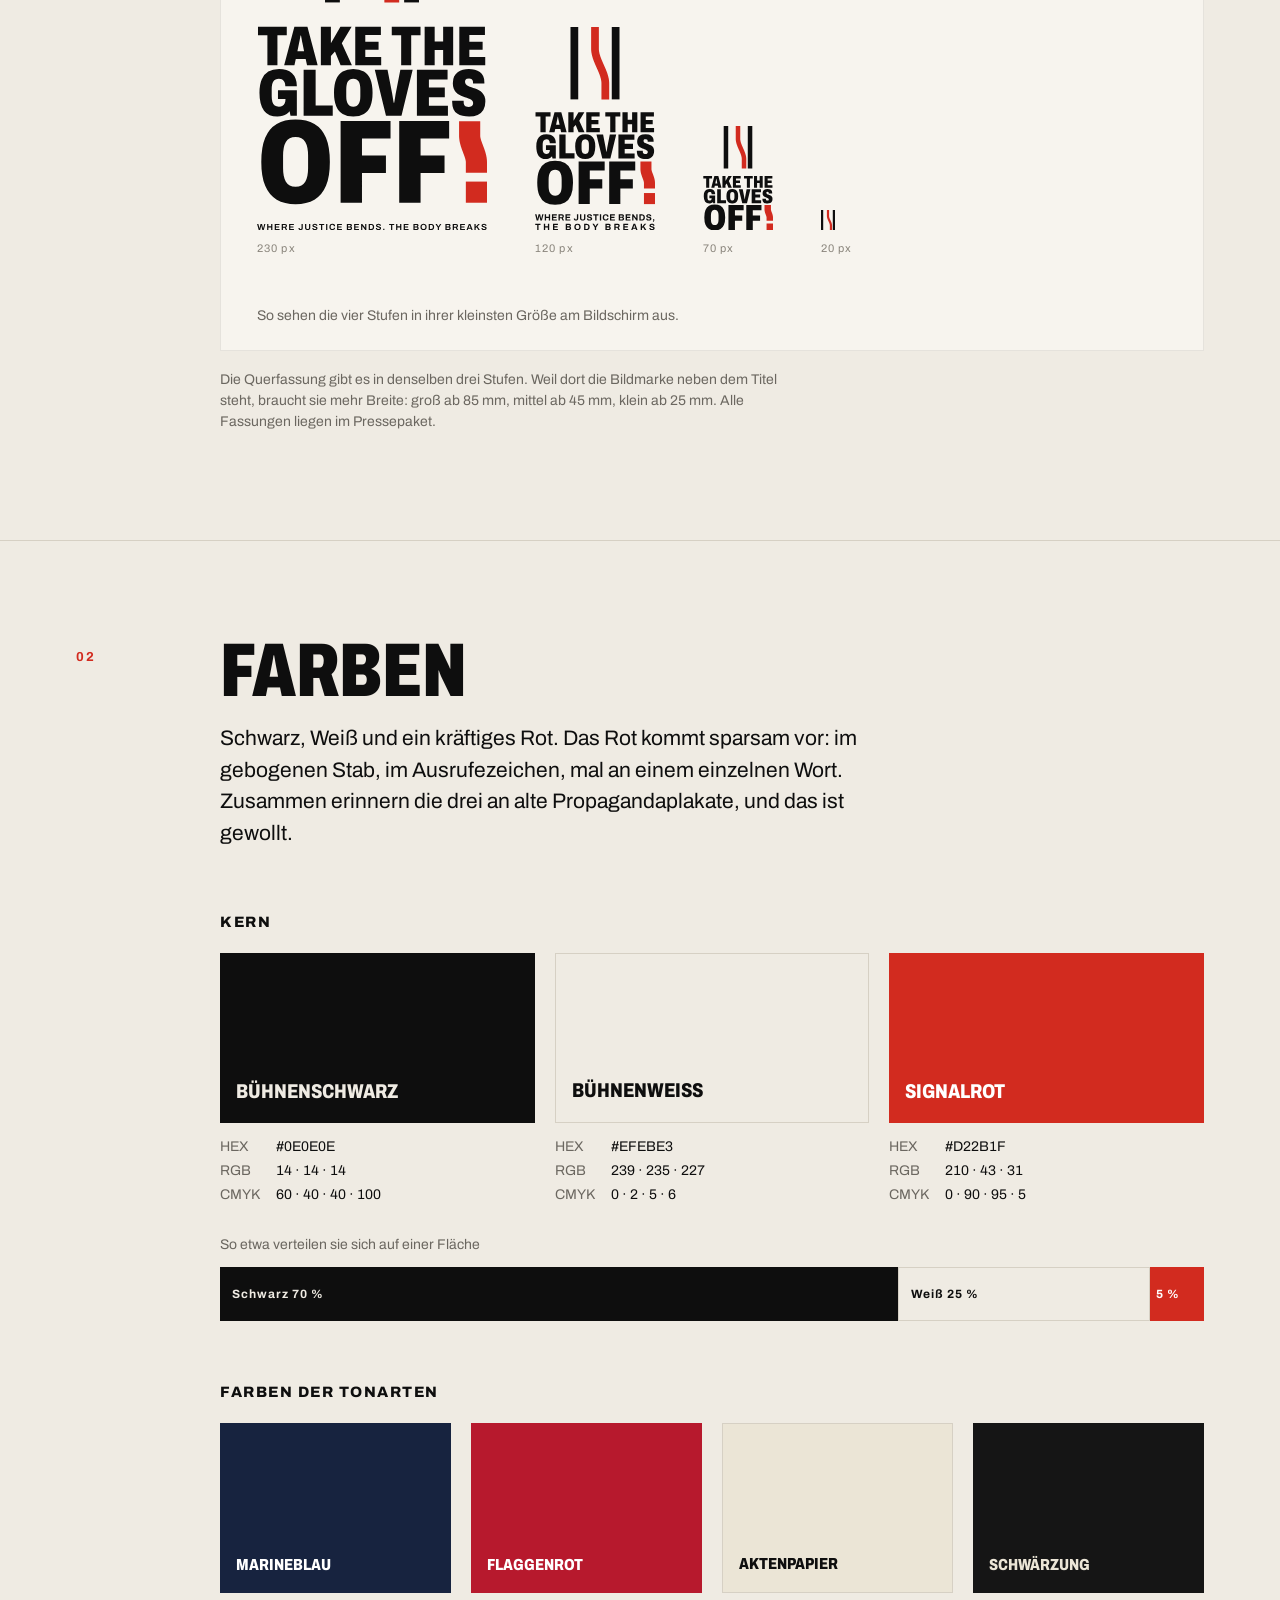
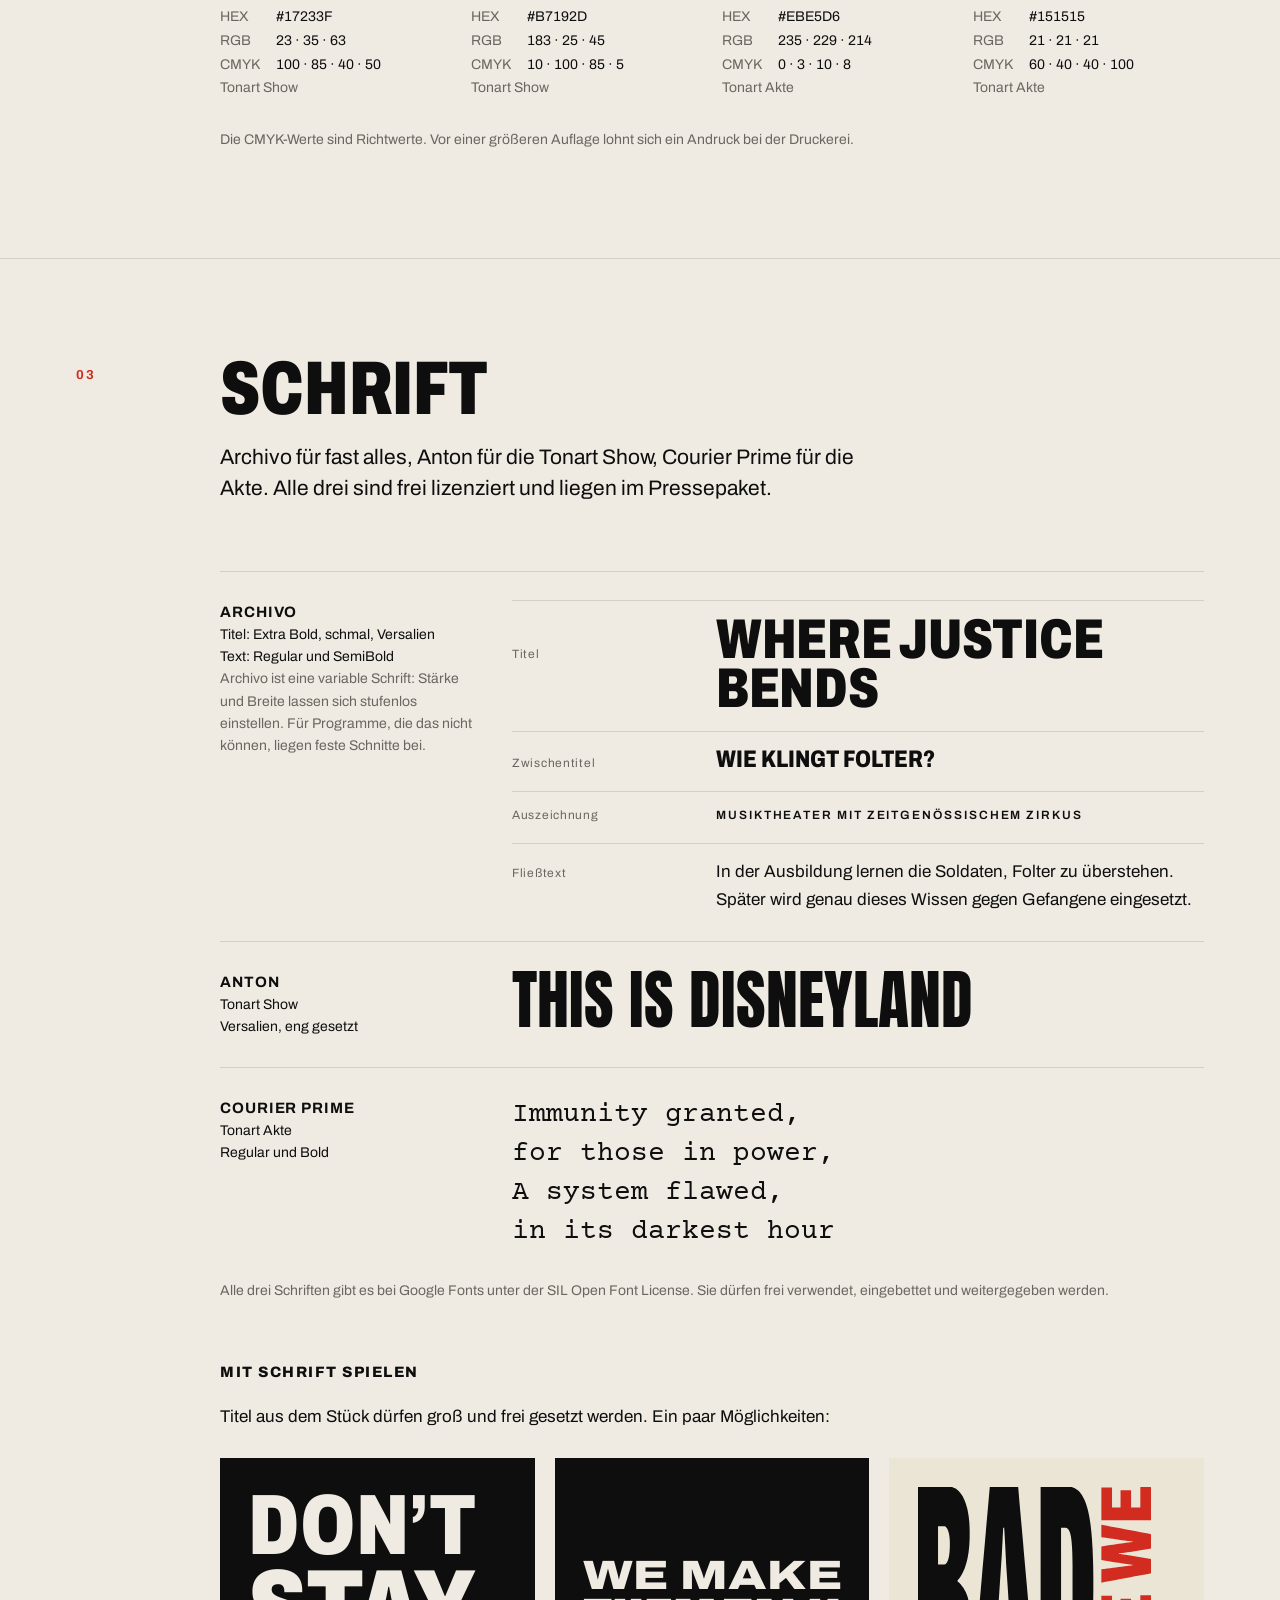
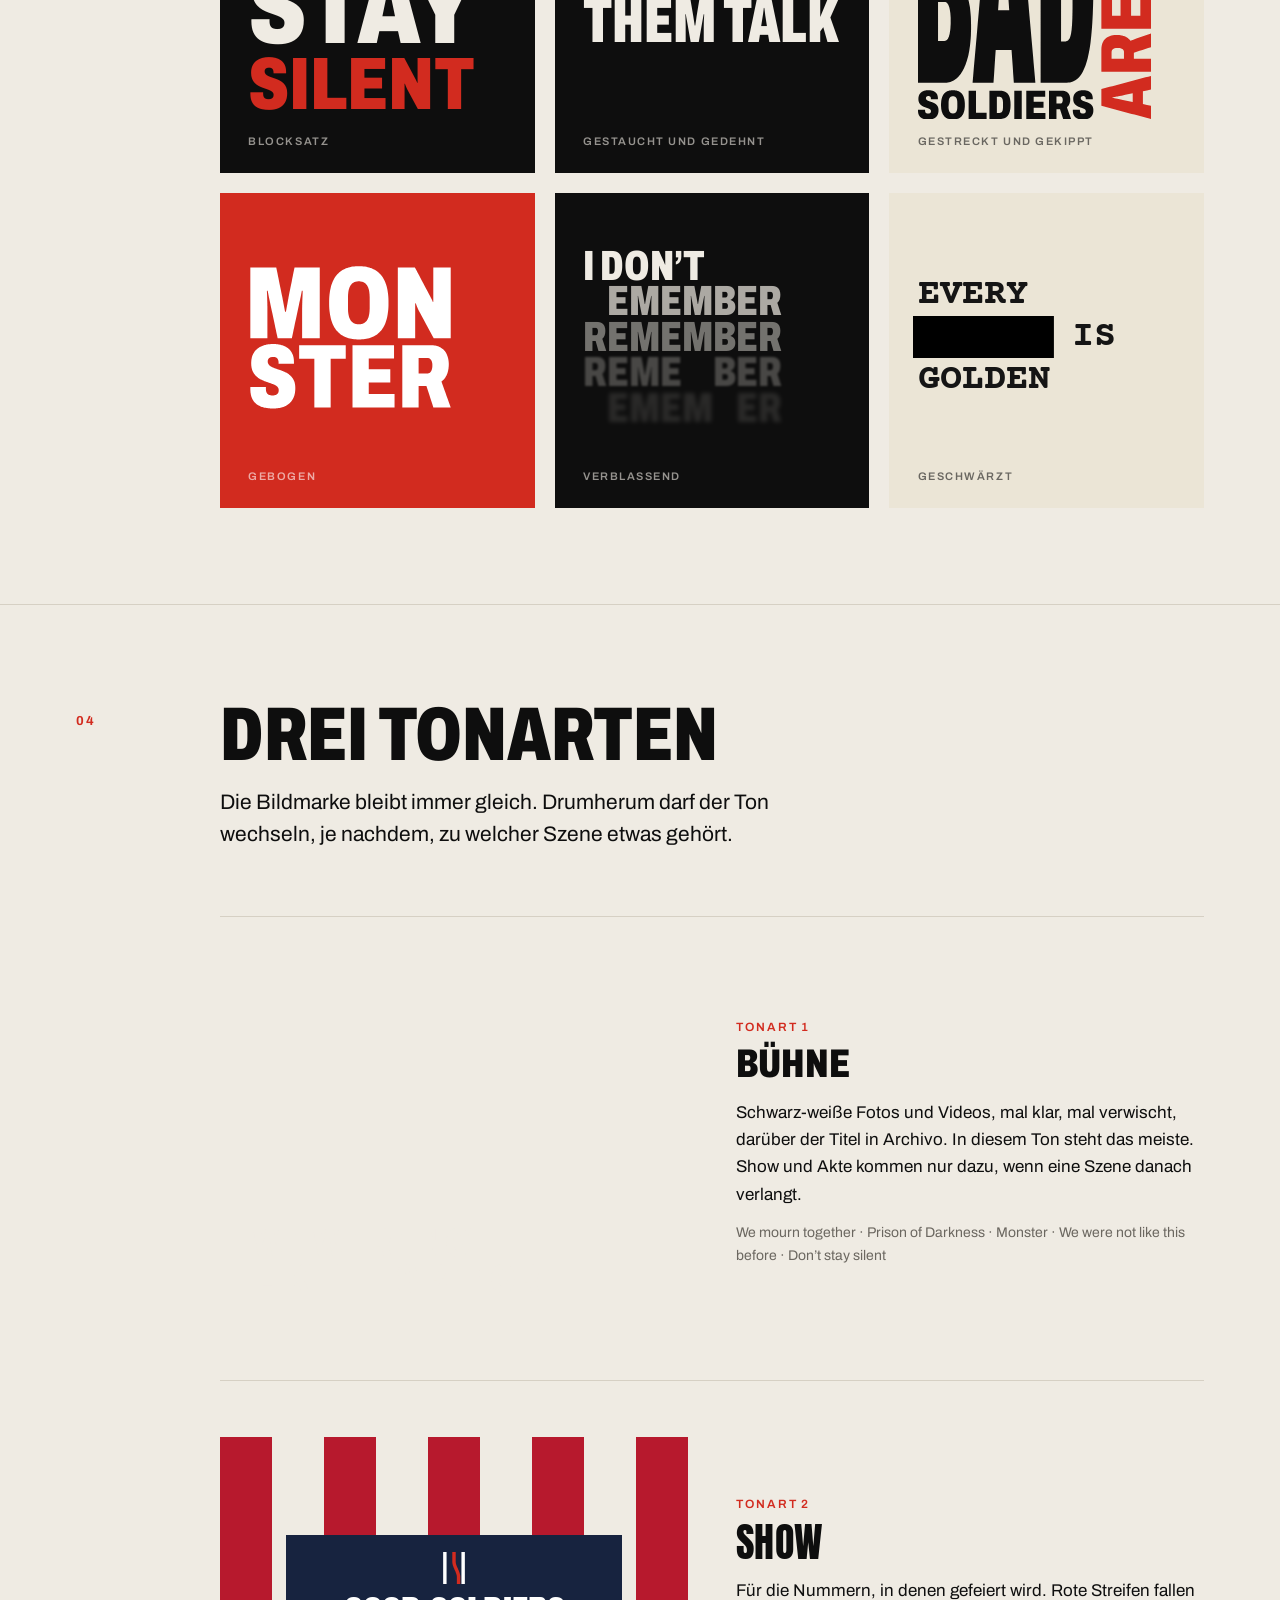
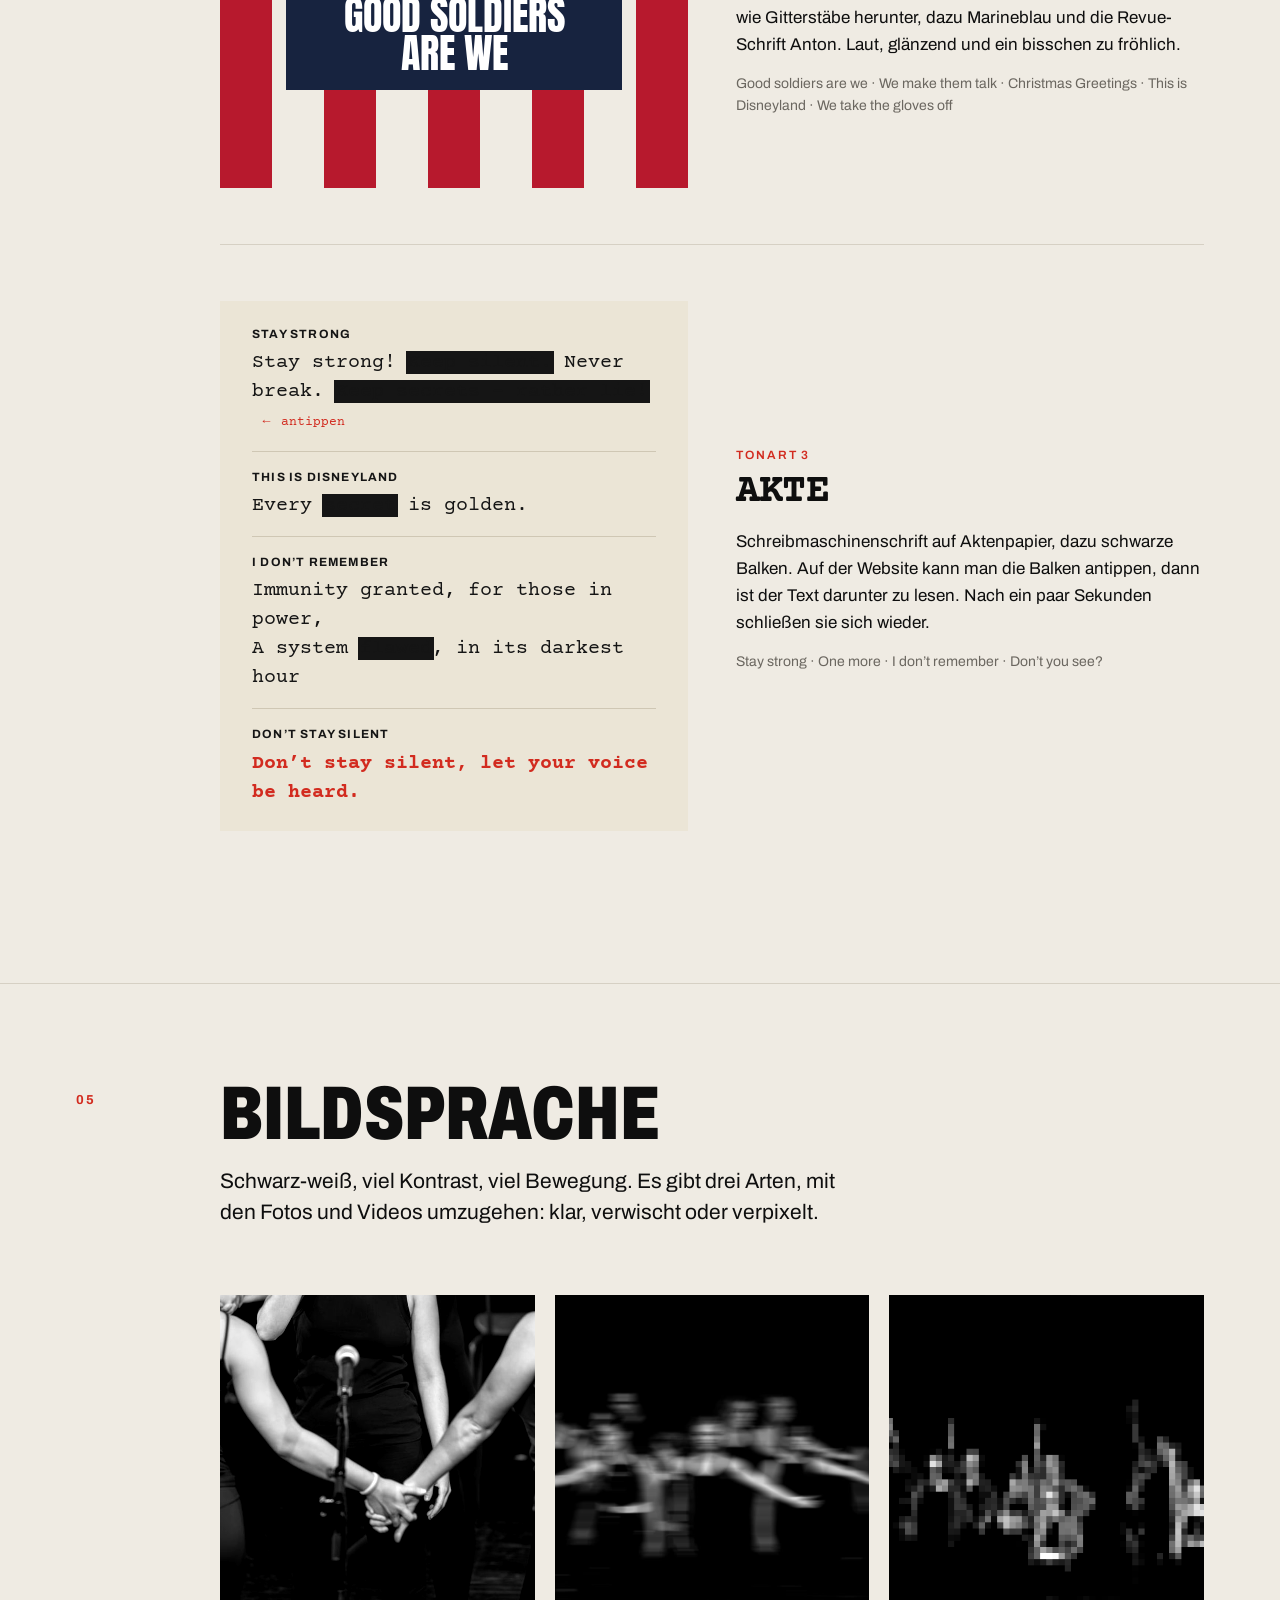
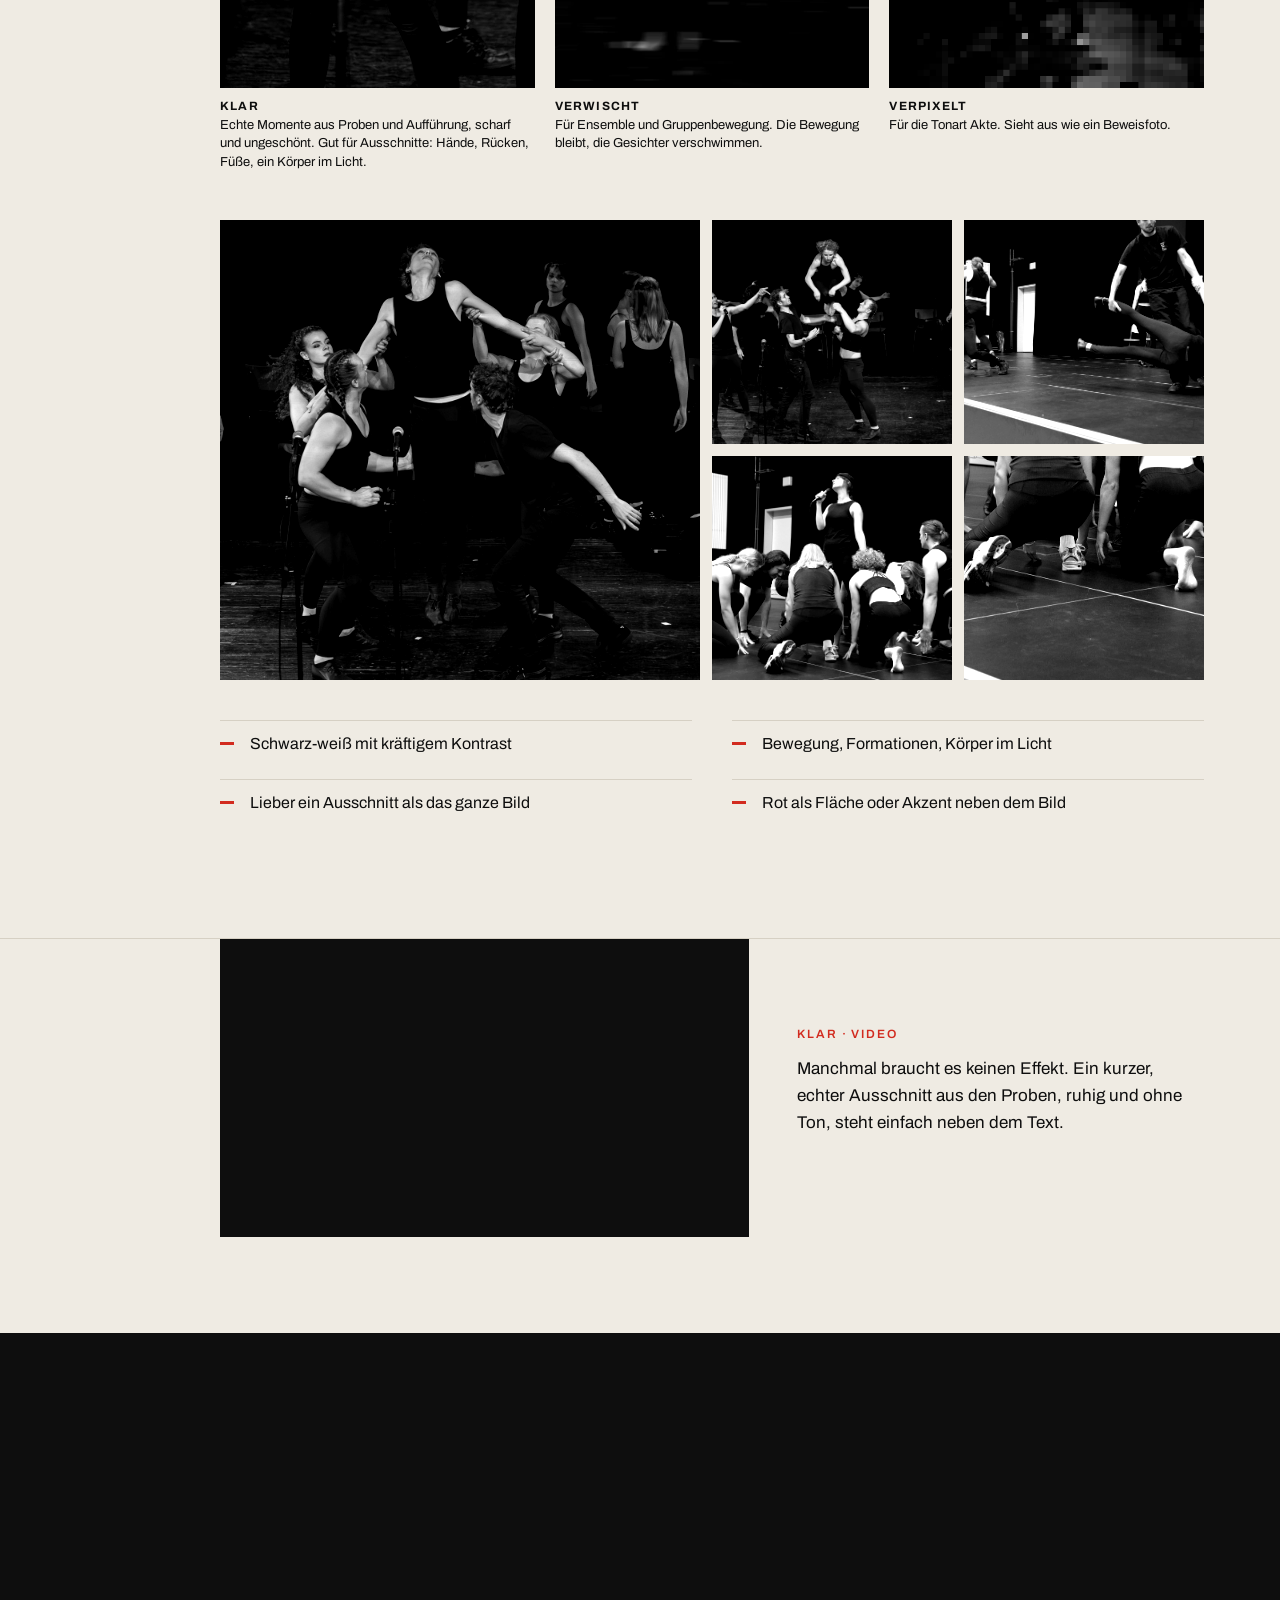
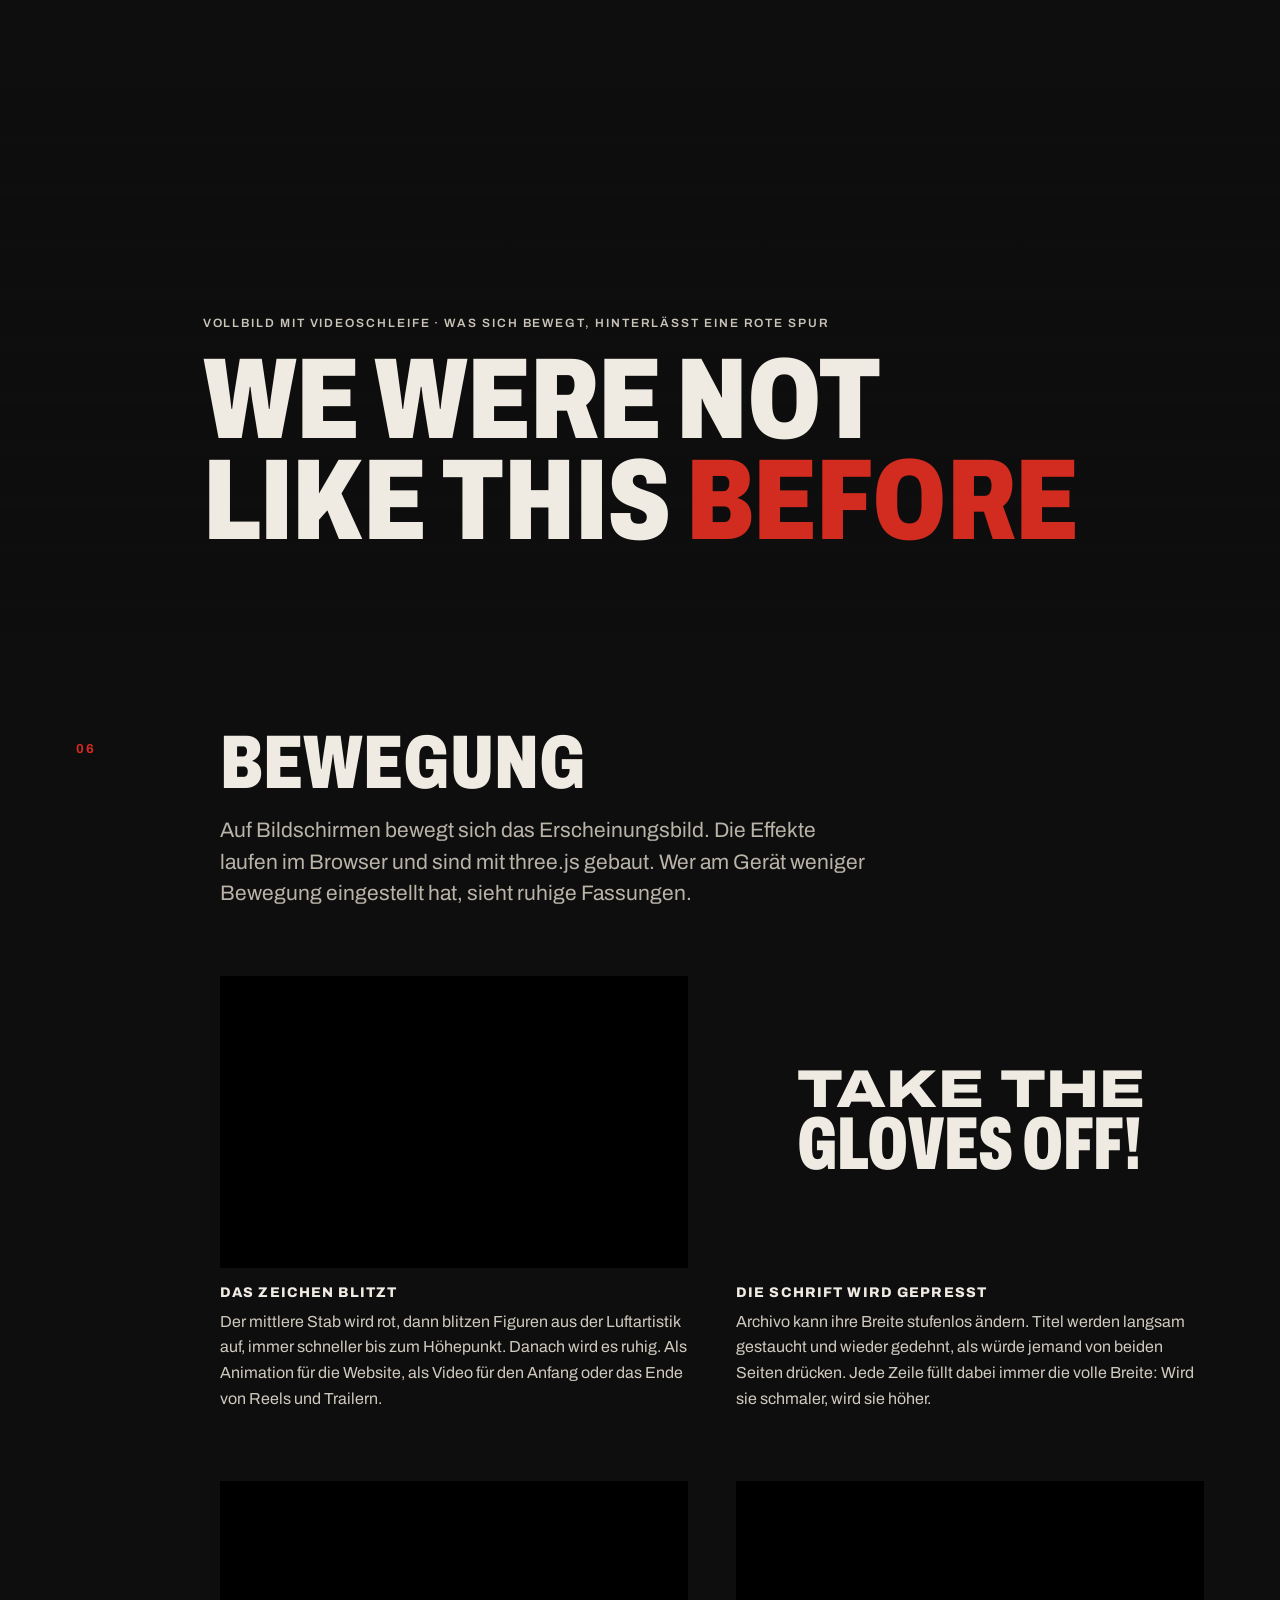
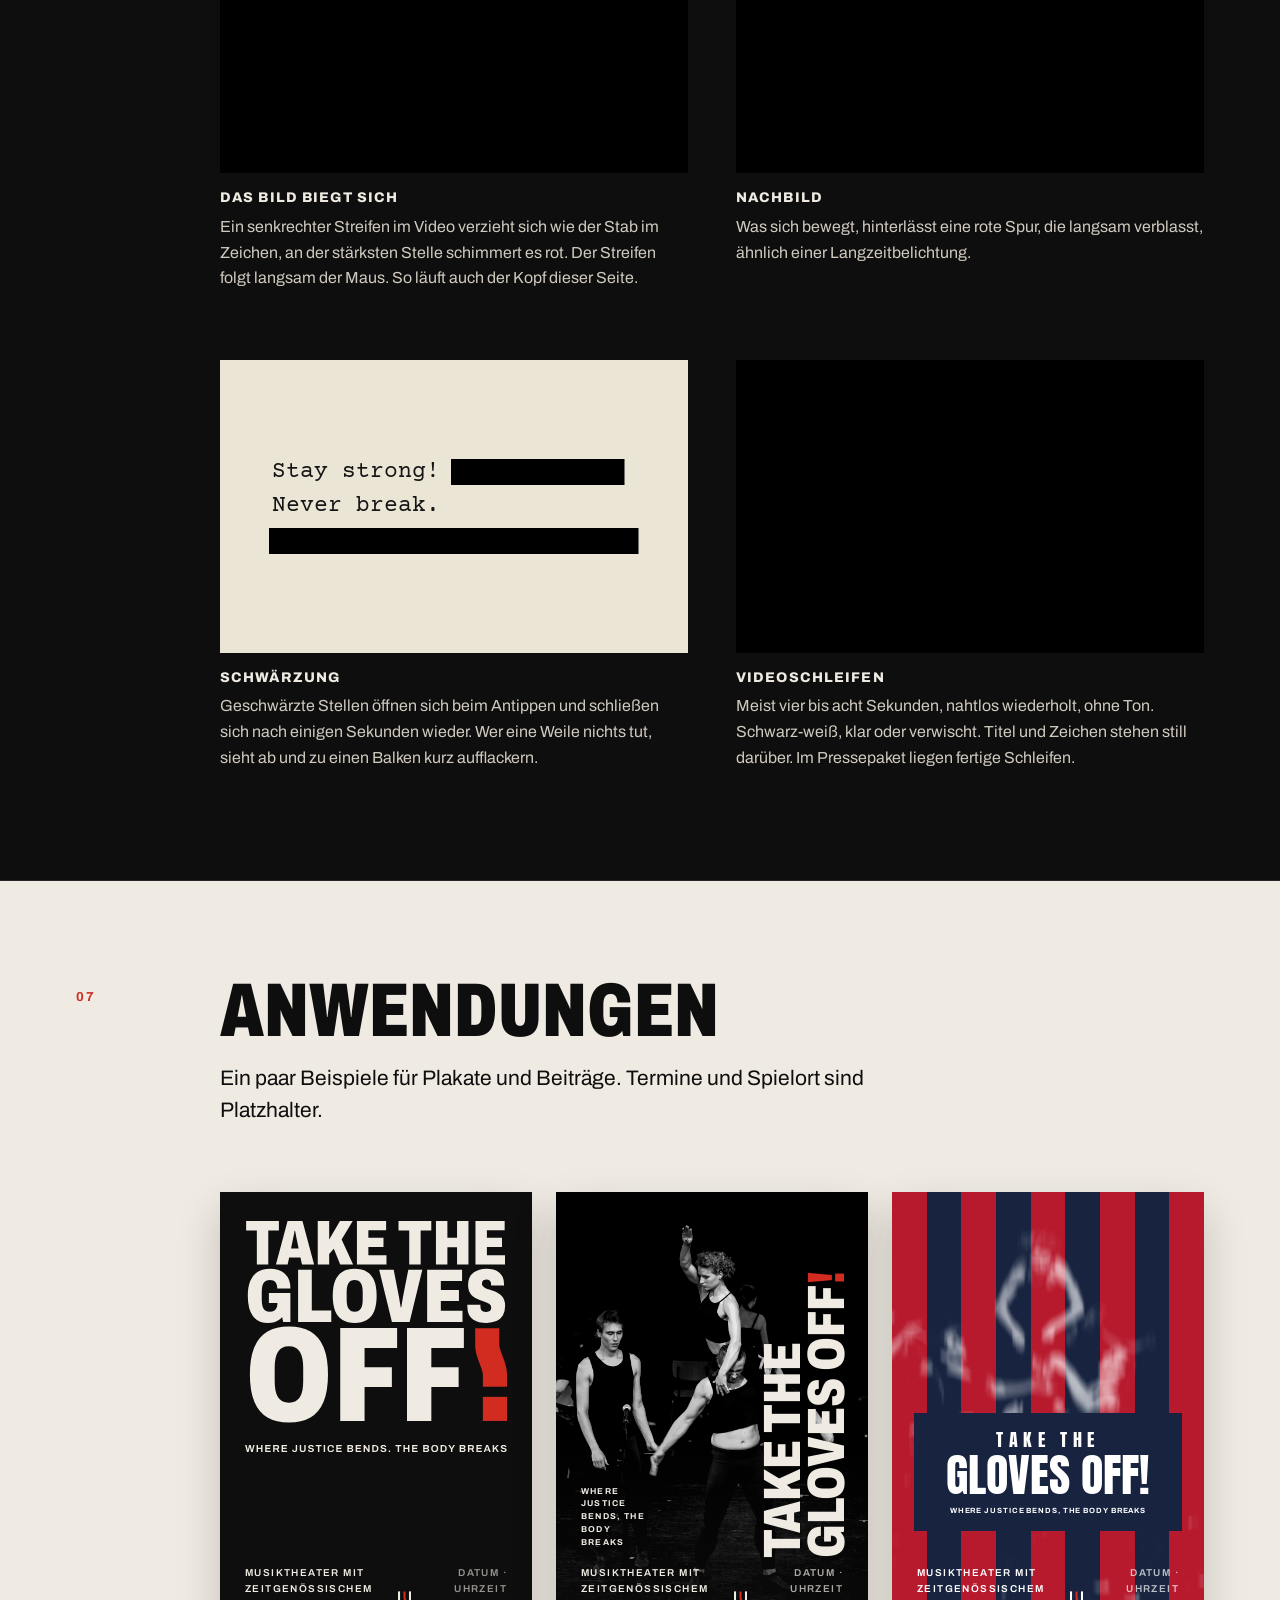
==== commit 33313033: "Veröffentlichung aus 4e87e4f Co-Authored-By: Claude Opus 5.5 <noreply@anthropic.com>" ====
--- a/styleguide/index.html
+++ b/styleguide/index.html
@@ -447,7 +447,7 @@
       <div>
         <p>Auf Bildschirmen bewegt sich das Zeichen. Die drei Stäbe kommen nacheinander herein, im Takt, und der mittlere wird rot. Dann blitzen nacheinander Figuren aus der Luftartistik auf, erst weiß, dann rot, und immer schneller bis zum Höhepunkt. Danach wird es ruhig, der Stab steht allein da, und es beginnt von vorn.</p>
         <p>Die fünf Figuren sind Posen aus der Luftartistik, als Umriss in das Zeichen gesetzt. Was breiter ist als die Zelle, verschwindet hinter den äußeren Stäben.</p>
-        <p>Der Takt ist 128 Schläge pro Minute, ein Durchlauf dauert gut zehn Sekunden. Als Video liegt die Animation im Pressepaket, für Reels, Trailer und Projektionen.</p>
+        <p>Der Takt ist 128 Schläge pro Minute. Auf dieser Seite dauert ein Durchlauf gut zehn Sekunden, das Video im Pressepaket knapp 13. Es liegt dort für Reels, Trailer und Projektionen.</p>
         <div class="frames" aria-hidden="true"><div><svg viewBox="21.5 8 57 84"><path d="M49.76 8.00L50.86 8.00L51.00 8.12L50.92 8.78L50.88 9.66L50.84 10.54L50.80 11.42L50.76 12.28L50.70 13.16L50.66 14.04L50.62 14.92L50.58 15.80L50.54 16.68L50.50 17.56L50.46 18.44L50.42 19.32L50.38 20.22L50.34 21.10L50.30 21.98L50.24 22.84L50.20 23.72L50.16 24.60L50.12 25.46L50.08 26.34L50.04 27.22L50.00 28.08L49.96 28.96L49.92 29.82L49.88 30.68L49.84 31.56L49.78 32.42L49.74 33.30L49.70 34.18L49.66 35.10L50.04 35.80L50.62 36.68L51.20 37.58L51.80 38.48L52.36 39.36L52.94 40.24L53.52 41.12L54.10 42.02L54.70 42.92L55.28 43.80L55.84 44.68L56.42 45.56L57.00 46.44L57.58 47.34L58.18 48.24L58.74 49.12L59.32 50.00L59.90 50.88L60.48 51.78L61.08 52.68L61.66 53.56L62.22 54.44L62.80 55.32L63.38 56.20L63.96 57.10L64.56 58.00L65.12 58.72L65.84 59.18L66.62 59.38L67.44 59.26L68.02 59.38L68.30 59.90L68.08 60.56L67.44 61.08L66.78 61.74L66.18 62.16L65.44 62.10L64.62 62.00L63.86 62.12L62.94 62.44L62.02 62.82L61.12 63.30L60.20 63.66L59.30 63.84L58.58 63.92L57.76 64.04L56.88 64.34L56.02 64.66L55.16 64.90L54.22 65.22L53.34 65.58L52.48 65.98L51.72 66.50L51.10 67.20L50.46 67.52L49.76 67.48L49.00 67.38L48.26 67.42L47.62 67.82L47.04 68.62L46.42 69.40L45.80 70.20L45.20 71.04L44.64 71.84L44.04 72.62L43.44 73.34L42.82 74.02L42.22 74.72L41.64 75.40L41.10 76.22L40.66 77.02L40.28 77.96L40.06 78.84L39.78 79.74L39.44 80.60L38.94 81.44L38.32 82.28L37.76 83.10L37.22 83.96L36.86 84.82L36.58 85.76L36.50 86.54L36.24 87.18L35.60 87.52L34.88 87.58L34.12 87.82L33.40 88.46L32.70 88.96L32.12 89.04L31.84 88.66L31.98 87.98L32.56 87.20L33.18 86.38L33.76 85.70L34.30 84.94L34.76 84.12L35.28 83.30L35.68 82.46L35.98 81.52L36.30 80.56L36.60 79.62L37.00 78.76L37.46 77.86L37.74 77.00L37.94 76.18L38.26 75.28L38.62 74.36L38.80 73.48L38.96 72.64L39.22 71.64L39.50 70.70L39.74 69.80L39.74 69.08L39.46 68.20L39.16 67.30L39.26 66.56L39.70 65.78L40.04 65.10L39.78 64.50L39.36 63.76L39.36 62.90L39.28 62.08L39.08 61.22L39.04 60.32L38.90 59.50L38.76 58.68L38.66 57.90L38.50 57.02L38.38 56.24L38.42 55.42L38.54 54.58L38.58 53.64L38.42 52.84L37.90 52.30L37.24 52.30L36.70 52.30L36.38 51.68L36.20 50.78L36.42 49.90L36.78 49.00L37.04 48.20L36.86 47.40L36.58 46.46L36.22 45.52L36.00 44.70L35.96 43.82L36.04 42.96L36.12 42.18L36.22 41.44L36.30 40.70L36.10 39.88L35.92 39.06L35.92 38.00L35.94 37.00L36.24 36.26L36.64 35.46L37.02 34.62L37.40 33.78L37.78 32.92L38.16 32.08L38.54 31.24L38.92 30.40L39.30 29.58L39.68 28.74L40.06 27.88L40.44 27.04L40.80 26.22L41.20 25.36L41.58 24.52L41.96 23.68L42.34 22.84L42.72 22.00L43.10 21.16L43.48 20.32L43.86 19.48L44.24 18.64L44.62 17.80L45.00 16.96L45.38 16.12L45.76 15.28L46.14 14.44L46.52 13.58L46.90 12.74L47.28 11.90L47.66 11.06L48.04 10.24L48.42 9.38L48.80 8.54L49.02 8.02ZM49.10 38.36L49.62 38.60L50.18 39.42L50.78 40.34L51.36 41.24L51.96 42.16L52.56 43.06L53.14 43.96L53.76 44.88L54.34 45.78L54.92 46.66L55.54 47.58L56.14 48.50L56.72 49.38L57.34 50.32L57.92 51.22L58.50 52.10L59.12 53.04L59.70 53.94L60.28 54.82L60.90 55.76L61.48 56.64L62.06 57.54L62.68 58.48L63.24 59.34L63.28 59.88L62.82 60.22L62.02 60.36L61.26 60.46L60.52 60.54L59.68 60.72L58.78 61.00L57.92 61.30L57.06 61.42L56.30 61.48L55.58 61.56L54.70 61.56L53.98 61.46L53.14 61.42L52.20 61.38L51.42 61.26L50.56 61.32L49.76 61.46L49.04 61.26L48.06 60.80L47.24 60.58L46.52 60.40L45.92 59.80L45.72 59.00L45.62 58.22L45.68 57.40L45.78 56.64L45.92 55.86L46.22 54.86L46.54 54.00L46.54 53.20L46.38 52.34L46.26 51.56L46.26 50.62L46.46 49.74L46.80 48.82L47.00 47.98L47.08 47.26L47.12 46.46L47.22 45.74L47.32 45.00L47.48 44.18L47.80 43.22L48.10 42.28L48.26 41.48L48.36 40.72L48.44 40.00L48.54 39.28L48.66 38.64ZM48.14 15.20L48.66 15.44L48.74 16.12L48.68 17.00L48.64 17.92L48.58 18.84L48.54 19.72L48.50 20.62L48.46 21.54L48.42 22.48L48.38 23.40L48.34 24.34L48.30 25.28L48.24 26.20L48.20 27.12L48.16 28.04L48.12 28.94L48.08 29.84L48.02 30.74L47.96 31.66L47.92 32.56L47.88 33.44L47.84 34.36L47.72 35.28L47.42 36.22L47.36 37.02L47.30 37.82L47.16 38.64L46.92 39.64L46.56 40.58L46.20 41.50L45.92 42.40L45.84 43.22L45.72 44.02L45.42 44.98L44.96 45.68L44.38 45.78L43.66 45.30L42.80 44.74L41.88 44.46L40.94 44.42L40.04 44.68L39.20 45.14L38.58 45.28L38.22 44.86L38.08 44.04L37.92 43.18L37.76 42.34L37.64 41.52L37.54 40.72L37.46 39.94L37.42 39.08L37.46 38.06L37.76 37.42L38.16 36.56L38.56 35.70L38.96 34.80L39.36 33.94L39.74 33.06L40.14 32.18L40.54 31.30L40.94 30.42L41.34 29.52L41.74 28.66L42.14 27.78L42.54 26.88L42.92 26.02L43.32 25.14L43.72 24.26L44.12 23.38L44.52 22.50L44.90 21.62L45.30 20.76L45.70 19.86L46.10 19.00L46.48 18.12L46.88 17.24L47.28 16.36L47.66 15.52Z" fill="#d22b1f" fill-rule="evenodd"/><rect x="21.5" y="8" width="9" height="84" fill="#efebe3"/><rect x="69.5" y="8" width="9" height="84" fill="#efebe3"/></svg></div><div><svg viewBox="21.5 8 57 84"><path d="M49.88 8.00L50.84 8.02L50.92 8.34L50.94 9.34L50.96 10.36L50.96 11.48L51.00 12.38L51.00 13.50L51.04 14.44L51.04 15.52L51.04 16.64L51.08 17.54L51.08 18.66L51.24 19.30L51.62 20.02L51.70 20.80L51.46 21.62L51.58 21.88L52.24 22.22L52.90 22.92L53.52 23.60L54.14 24.28L54.74 24.96L55.36 25.64L55.98 26.32L56.60 27.00L57.22 27.68L57.88 28.32L58.52 29.06L58.74 29.82L58.62 30.72L58.14 31.48L57.56 32.20L57.04 33.08L56.52 33.94L55.98 34.84L55.46 35.70L55.00 36.58L54.62 37.54L54.24 38.48L53.88 39.38L53.58 40.30L53.38 41.22L53.16 42.18L53.06 42.96L53.00 43.74L52.96 44.60L52.86 45.42L52.74 46.22L52.48 47.24L52.22 48.16L52.16 49.06L52.20 49.98L52.20 51.10L52.20 52.20L52.18 53.04L52.50 53.82L53.08 54.62L53.52 55.48L53.66 56.38L53.70 57.26L53.70 58.40L53.70 59.52L53.76 60.42L53.76 61.54L53.76 62.66L53.80 63.56L53.80 64.70L53.80 65.80L53.84 66.70L53.84 67.84L53.84 68.92L53.88 69.84L53.94 70.74L54.04 71.50L54.00 72.44L53.96 73.26L54.00 74.24L54.14 75.10L54.24 75.88L54.16 76.72L53.84 77.68L53.46 78.60L53.20 79.58L52.96 80.60L52.70 81.66L52.62 82.58L52.66 83.40L52.38 84.26L52.04 85.12L51.92 85.96L51.78 86.78L51.62 87.64L51.50 88.48L51.30 89.18L50.80 89.42L50.28 89.18L50.16 88.48L50.12 87.52L50.12 86.46L50.08 85.50L50.04 84.58L49.80 83.68L49.76 82.82L49.88 82.00L49.86 81.32L49.74 80.56L49.64 79.80L49.54 79.02L49.36 78.12L49.08 77.18L48.92 76.30L48.98 75.46L49.22 74.50L49.46 73.56L49.54 72.82L49.54 71.76L49.46 70.96L49.34 70.14L49.14 69.18L48.96 68.22L48.76 67.26L48.58 66.32L48.38 65.36L48.20 64.44L48.02 63.48L47.82 62.56L47.54 62.18L47.12 62.44L46.56 63.24L45.98 64.04L45.40 64.86L44.82 65.66L44.38 66.42L44.56 66.94L45.26 67.66L45.78 68.38L46.08 69.32L46.22 70.18L46.38 71.02L46.70 72.02L47.08 72.90L47.64 73.72L47.86 74.50L47.80 75.20L47.76 75.94L47.90 76.76L48.04 77.58L48.16 78.40L48.28 79.22L48.42 80.04L48.26 80.64L47.74 80.84L47.28 80.54L46.94 79.62L46.60 78.64L46.24 77.64L45.90 76.68L45.42 75.88L44.98 75.04L44.54 74.24L43.90 73.56L43.12 72.78L42.32 72.16L41.56 71.50L41.00 70.76L40.64 69.80L40.34 68.86L39.84 68.06L39.44 67.20L39.34 66.48L39.54 65.66L39.98 64.84L40.38 63.96L40.76 63.02L41.12 62.10L41.48 61.16L41.84 60.24L42.22 59.30L42.58 58.36L42.94 57.44L43.30 56.50L43.66 55.58L44.06 54.70L44.66 53.98L45.10 53.24L45.08 52.44L45.02 51.68L45.00 50.68L45.02 49.66L45.04 48.68L44.88 47.86L44.62 46.92L44.40 45.94L44.32 45.18L44.32 44.30L44.30 43.40L44.04 43.04L43.50 43.24L42.82 43.84L42.10 44.52L41.48 45.26L40.90 46.12L40.42 46.98L39.96 47.88L39.50 48.74L39.04 49.62L38.56 50.48L38.14 51.38L37.88 52.32L37.84 53.22L37.68 54.04L37.38 54.82L36.72 55.42L36.06 55.94L35.62 56.42L35.06 56.36L34.76 55.88L34.62 55.14L34.24 54.24L34.20 53.56L34.44 52.74L34.84 51.90L35.20 51.06L35.60 50.22L35.96 49.32L36.30 48.40L36.64 47.48L36.98 46.54L37.30 45.60L37.64 44.68L37.90 43.70L38.32 42.92L38.92 42.30L39.56 41.54L40.20 40.70L40.84 39.86L41.48 39.02L42.12 38.18L42.62 37.30L43.14 36.44L43.78 35.78L44.62 35.34L45.42 35.04L45.52 34.76L45.06 34.14L44.62 33.44L44.18 33.42L43.78 33.22L43.86 32.74L44.08 31.96L44.04 31.10L44.04 30.32L44.20 29.44L44.60 28.60L45.24 27.86L45.98 27.40L46.84 27.16L47.64 27.06L48.48 26.92L49.42 26.94L50.16 27.32L50.66 28.00L50.78 28.78L50.64 29.62L50.60 30.44L50.66 31.30L50.58 32.20L50.26 33.20L50.12 33.80L50.40 33.94L51.16 33.66L51.80 33.00L52.40 32.34L52.98 31.66L53.58 30.98L54.16 30.30L54.30 29.78L53.86 29.04L53.26 28.18L52.68 27.34L52.10 26.48L51.52 25.66L50.92 24.80L50.34 23.96L50.10 23.22L50.18 22.56L49.78 22.32L49.12 21.84L48.76 21.12L48.72 20.28L49.02 19.48L49.24 18.88L49.24 17.76L49.22 16.78L49.20 15.74L49.20 14.62L49.16 13.72L49.16 12.60L49.12 11.66L49.12 10.58L49.12 9.46L49.08 8.56L49.14 8.02Z" fill="#d22b1f" fill-rule="evenodd"/><rect x="21.5" y="8" width="9" height="84" fill="#efebe3"/><rect x="69.5" y="8" width="9" height="84" fill="#efebe3"/></svg></div><div><svg viewBox="21.5 8 57 84"><path d="M49.88 8.00L50.88 8.00L50.96 8.30L50.96 9.42L50.96 10.56L50.96 11.68L50.96 12.82L50.96 13.94L50.96 15.08L50.96 16.20L50.96 17.34L50.96 18.46L50.96 19.60L50.96 20.72L50.96 21.84L50.98 22.76L51.50 23.16L52.02 23.78L52.06 24.50L51.62 25.16L51.30 25.66L51.46 26.46L51.34 27.28L51.26 28.22L51.34 28.96L51.42 29.72L51.52 30.46L51.60 31.20L51.70 31.96L51.78 32.70L51.94 33.56L52.20 34.50L52.34 35.36L52.26 36.26L52.00 37.22L51.80 38.12L51.70 38.88L51.58 39.64L51.58 40.70L51.66 41.52L51.86 42.42L52.14 43.34L52.40 44.24L52.66 45.16L52.92 46.08L53.18 47.00L53.46 47.92L53.72 48.84L53.98 49.76L54.32 50.68L54.82 51.58L55.34 52.44L55.76 53.38L56.02 54.34L56.08 55.20L55.96 55.96L55.80 56.86L55.56 57.84L55.38 58.76L55.34 59.68L55.34 60.80L55.38 61.66L55.52 62.48L55.78 63.44L56.04 64.38L56.20 65.24L56.28 65.98L56.54 66.68L57.22 67.24L58.04 67.82L58.86 68.40L59.68 68.98L60.52 69.56L61.44 70.06L62.20 70.62L62.90 71.20L63.72 71.82L64.56 72.40L65.34 72.68L66.16 72.84L66.92 73.24L67.34 73.90L67.58 74.78L67.30 75.32L66.56 75.70L65.74 75.82L64.98 75.56L64.16 75.00L63.32 74.44L62.50 74.06L61.66 73.68L60.78 73.34L59.88 72.98L59.10 72.46L58.22 72.02L57.24 71.52L56.80 71.56L56.44 72.24L55.90 73.06L55.54 73.82L55.60 74.60L55.86 75.52L55.90 76.36L55.54 77.10L55.30 77.54L55.70 77.72L56.62 78.02L57.42 78.52L58.10 79.12L58.66 79.88L59.14 80.74L59.84 81.48L60.32 82.22L60.42 83.00L60.12 83.78L59.52 84.38L58.66 84.82L57.74 85.26L56.82 85.60L55.94 85.66L55.10 85.46L54.26 85.02L53.62 84.44L53.04 83.68L52.58 82.84L51.90 82.32L51.60 81.92L51.84 81.54L52.20 81.22L52.16 80.50L52.28 79.60L52.70 78.78L53.36 78.16L53.70 77.80L53.34 77.50L52.74 76.94L52.44 76.06L52.12 75.20L51.56 74.78L50.62 74.54L49.78 74.16L49.00 73.58L48.38 72.96L48.04 72.88L47.50 73.46L46.88 74.26L46.26 75.06L45.62 75.86L45.12 76.76L44.86 77.66L44.66 78.62L44.48 79.56L44.30 80.50L44.10 81.46L43.92 82.42L43.84 83.20L43.88 84.08L44.10 84.96L44.16 85.86L44.14 86.54L43.72 87.34L43.40 88.20L43.14 88.82L42.66 88.94L42.28 88.56L41.98 87.70L41.44 86.94L41.20 86.16L41.22 85.14L41.38 84.28L41.38 83.24L41.58 82.34L41.62 81.54L41.70 80.76L41.74 79.98L41.80 79.14L41.88 78.38L41.92 77.54L41.96 76.64L41.98 75.64L42.36 74.86L42.96 74.18L43.48 73.34L44.00 72.52L44.52 71.68L45.04 70.84L45.58 70.00L46.10 69.16L46.62 68.32L47.14 67.48L47.68 66.76L47.80 65.94L47.84 65.06L47.90 64.28L47.98 63.54L48.00 62.54L47.94 61.74L47.88 60.88L47.88 59.84L47.84 58.96L47.72 58.10L47.32 57.32L46.64 56.80L45.72 56.52L44.80 56.26L43.88 56.00L42.94 55.74L42.00 55.48L41.06 55.22L40.38 55.10L40.16 55.44L40.16 56.52L40.02 57.40L39.62 58.30L39.16 59.16L38.80 60.10L38.46 61.00L38.14 61.92L37.90 62.76L37.86 63.64L37.60 64.44L37.06 65.24L36.70 66.16L36.36 67.16L36.00 68.22L35.66 69.22L35.28 69.76L34.74 69.78L34.38 69.34L34.46 68.62L34.58 67.80L34.70 67.00L34.84 66.18L34.96 65.38L35.04 64.56L34.96 63.78L35.04 62.84L35.30 61.88L35.34 60.88L35.34 59.76L35.34 58.78L35.28 57.98L35.16 57.20L35.14 56.36L35.34 55.52L35.70 54.66L36.02 53.70L36.16 52.82L36.28 52.02L36.62 51.20L37.22 50.60L38.06 50.28L38.86 50.30L39.66 50.40L40.52 50.46L41.56 50.46L42.70 50.46L43.82 50.46L44.74 50.50L45.86 50.50L46.88 50.48L47.44 50.16L47.58 49.44L47.58 48.32L47.54 47.42L47.54 46.30L47.50 45.40L47.50 44.26L47.46 43.38L47.42 42.38L47.30 41.58L47.24 40.74L47.32 39.96L47.30 39.06L47.26 38.18L47.20 37.38L47.00 36.44L46.92 35.62L47.02 34.72L47.32 33.84L47.62 32.94L47.82 31.98L48.02 31.02L48.22 30.06L48.40 29.10L48.60 28.16L48.62 27.40L48.54 26.66L48.66 25.80L48.54 25.32L47.98 24.64L47.94 23.92L48.34 23.28L49.02 22.78L49.08 22.12L49.08 20.98L49.08 19.86L49.08 18.72L49.08 17.60L49.08 16.46L49.08 15.34L49.08 14.20L49.08 13.08L49.08 11.96L49.08 10.82L49.08 9.70L49.08 8.56L49.14 8.02Z" fill="#d22b1f" fill-rule="evenodd"/><rect x="21.5" y="8" width="9" height="84" fill="#efebe3"/><rect x="69.5" y="8" width="9" height="84" fill="#efebe3"/></svg></div><div><svg viewBox="21.5 8 57 84"><path d="M50.02 8.00L50.96 8.04L50.96 8.46L51.04 9.28L51.14 10.12L51.22 10.94L51.32 11.80L51.42 12.64L51.50 13.46L51.58 14.30L51.66 15.16L51.76 16.00L51.84 16.82L51.94 17.66L52.04 18.50L52.12 19.34L52.20 20.18L52.30 21.04L52.38 21.86L52.46 22.70L52.56 23.54L52.66 24.38L52.74 25.22L52.84 26.06L52.92 26.90L53.00 27.76L53.08 28.58L53.18 29.42L53.28 30.26L53.38 31.10L53.46 31.94L53.54 32.78L53.62 33.62L53.72 34.46L53.80 35.30L53.90 36.14L54.00 36.98L54.08 37.80L54.16 38.64L54.26 39.50L54.34 40.34L54.42 41.16L54.52 42.00L54.62 42.86L54.70 43.68L54.80 44.52L54.88 45.36L54.96 46.22L55.08 46.80L55.68 46.80L56.60 46.94L57.60 47.40L58.42 48.14L58.94 49.08L59.18 50.06L59.24 51.08L59.52 51.96L59.86 51.98L60.76 51.76L61.66 52.00L62.36 52.72L62.96 53.66L63.52 54.58L63.74 55.52L63.64 56.52L63.20 57.50L62.50 58.32L61.66 58.96L61.16 59.78L60.76 60.08L60.30 59.68L59.72 59.68L58.68 59.74L57.76 59.44L57.00 58.78L56.52 57.84L56.38 56.96L56.38 56.32L56.14 56.38L56.12 56.94L56.20 57.78L56.28 58.62L56.38 59.46L56.46 60.32L56.54 61.16L56.64 61.98L56.72 62.82L57.22 63.36L58.16 64.04L59.08 64.70L60.06 65.36L61.06 65.80L62.08 66.10L63.02 66.52L63.66 67.28L63.96 68.24L63.88 69.08L63.74 70.02L63.58 70.86L63.50 71.72L63.52 72.82L63.54 73.96L63.28 75.00L62.84 75.96L62.50 76.98L62.20 78.02L61.90 79.10L61.60 80.16L61.32 81.20L61.26 82.18L61.44 83.04L62.02 84.04L62.62 85.02L63.20 86.00L63.80 86.98L64.36 87.92L64.32 88.56L63.76 88.84L63.16 88.42L62.48 87.60L61.80 86.78L61.12 85.98L60.44 85.18L59.76 84.44L58.90 83.90L58.42 83.10L58.38 82.24L58.64 81.22L58.66 80.10L58.62 79.04L58.62 77.78L58.58 76.74L58.54 75.64L58.38 74.68L58.30 73.84L58.46 72.82L58.78 71.74L58.96 70.74L58.64 70.32L57.84 70.22L57.00 70.12L56.32 70.10L56.18 70.46L55.48 70.32L54.28 70.04L53.16 69.76L52.32 69.66L51.48 69.58L50.66 69.58L49.76 69.66L48.82 69.70L47.88 69.64L46.88 69.32L45.94 68.72L45.16 68.06L44.26 67.54L43.70 66.80L43.62 66.00L43.96 65.16L44.12 64.50L44.20 63.64L44.28 62.76L44.34 61.92L44.42 61.04L44.50 60.18L44.58 59.34L44.66 58.48L44.74 57.60L44.80 56.74L44.88 55.86L44.96 55.02L45.04 54.18L45.12 53.30L45.20 52.44L45.26 51.58L45.34 50.70L45.42 49.86L45.50 49.02L45.58 48.16L45.64 47.28L45.72 46.42L45.80 45.56L45.88 44.72L45.96 43.86L46.04 43.00L46.10 42.14L46.18 41.26L46.26 40.40L46.34 39.56L46.42 38.70L46.50 37.82L46.56 36.98L46.62 36.10L46.70 35.24L46.80 34.40L46.88 33.54L46.94 32.66L47.02 31.82L47.08 30.94L47.16 30.08L47.24 29.24L47.34 28.38L47.40 27.50L47.46 26.64L47.54 25.78L47.62 24.92L47.70 24.08L47.78 23.20L47.86 22.34L47.92 21.48L48.00 20.62L48.08 19.78L48.16 18.92L48.24 18.04L48.32 17.20L48.38 16.32L48.46 15.44L48.54 14.62L48.62 13.76L48.70 12.88L48.76 12.02L48.84 11.16L48.92 10.30L49.00 9.46L49.08 8.58L49.14 8.02ZM50.14 18.12L50.16 18.24L50.26 19.12L50.34 20.00L50.44 20.88L50.54 21.74L50.62 22.62L50.72 23.50L50.82 24.38L50.92 25.26L51.00 26.14L51.08 27.02L51.18 27.88L51.28 28.78L51.38 29.64L51.46 30.52L51.54 31.40L51.66 32.28L51.74 33.16L51.84 34.02L51.92 34.92L52.02 35.78L52.12 36.68L52.20 37.54L52.30 38.44L52.38 39.32L52.48 40.18L52.58 41.06L52.66 41.94L52.76 42.82L52.84 43.70L52.96 44.58L53.04 45.44L53.12 46.34L53.22 47.20L53.00 47.64L51.90 48.20L50.92 48.84L50.10 49.58L49.52 50.52L49.10 51.66L48.78 52.78L48.42 53.90L47.82 54.94L47.12 56.02L46.74 56.66L46.72 56.46L46.80 55.56L46.88 54.68L46.96 53.80L47.04 52.90L47.12 52.00L47.20 51.08L47.28 50.18L47.36 49.28L47.44 48.40L47.50 47.48L47.58 46.56L47.66 45.66L47.76 44.78L47.84 43.90L47.92 43.00L48.00 42.08L48.08 41.18L48.16 40.28L48.22 39.38L48.30 38.48L48.38 37.58L48.46 36.66L48.54 35.76L48.62 34.88L48.70 33.98L48.80 33.08L48.88 32.20L48.96 31.28L49.04 30.38L49.10 29.48L49.18 28.58L49.26 27.66L49.34 26.78L49.42 25.86L49.50 24.98L49.58 24.10L49.66 23.18L49.74 22.30L49.82 21.38L49.90 20.48L49.98 19.58L50.06 18.68Z" fill="#d22b1f" fill-rule="evenodd"/><rect x="21.5" y="8" width="9" height="84" fill="#efebe3"/><rect x="69.5" y="8" width="9" height="84" fill="#efebe3"/></svg></div><div><svg viewBox="21.5 8 57 84"><path d="M49.74 8.00L50.86 8.00L51.04 8.20L51.40 9.04L51.76 9.88L52.12 10.76L52.50 11.62L52.86 12.48L53.24 13.34L53.60 14.18L53.98 15.04L54.34 15.90L54.72 16.76L55.08 17.62L55.46 18.48L55.82 19.34L56.18 20.20L56.54 21.04L57.00 21.34L57.60 21.90L57.88 22.68L57.88 23.36L57.70 24.18L57.88 25.06L58.14 26.00L58.40 26.94L58.66 27.90L58.92 28.84L59.18 29.80L59.44 30.72L59.70 31.68L60.04 32.58L60.20 33.48L60.00 34.26L59.42 35.06L58.92 35.86L58.46 36.70L58.02 37.52L57.56 38.36L57.10 39.20L56.74 40.12L56.50 41.04L56.12 41.90L55.56 42.52L54.70 43.10L54.16 43.70L54.04 44.54L54.04 45.60L53.96 46.40L53.84 47.20L53.62 48.20L53.36 49.22L53.26 49.98L53.32 50.76L53.38 51.54L53.42 52.44L53.40 53.46L53.34 54.26L53.40 55.16L53.90 56.00L54.36 56.84L54.64 57.80L54.90 58.80L55.16 59.82L55.42 60.82L55.68 61.84L55.96 62.84L56.22 63.86L56.48 64.88L56.74 65.88L57.00 66.90L57.30 67.82L57.66 68.76L57.74 69.62L57.48 70.46L57.08 71.28L56.78 72.18L56.62 73.10L56.32 74.02L55.76 74.76L55.10 75.44L54.54 76.08L53.90 76.92L53.30 77.76L52.92 78.56L52.64 79.52L52.26 80.40L52.12 81.22L52.00 82.08L51.84 82.92L51.72 83.74L51.54 84.52L51.08 84.82L50.54 84.64L50.38 84.04L50.34 83.14L50.34 82.02L50.30 81.12L50.28 80.10L50.02 79.18L49.96 78.34L50.26 77.54L50.74 76.70L50.98 75.78L51.20 74.84L51.34 73.98L51.40 73.18L51.52 72.38L51.84 71.52L52.42 70.70L52.98 69.94L53.20 69.18L52.96 68.38L52.58 67.54L52.20 66.68L51.82 65.84L51.46 65.00L51.04 64.14L50.72 63.90L50.48 64.26L50.28 65.18L50.10 66.10L49.92 67.04L49.76 67.96L49.60 68.84L49.42 69.78L49.26 70.66L49.20 71.50L49.12 72.28L49.04 73.04L49.04 74.08L49.16 74.86L49.30 75.72L49.32 76.58L49.08 77.46L48.72 78.36L48.46 79.32L48.22 80.30L48.00 81.28L47.80 82.20L47.80 82.90L47.84 83.82L47.58 84.64L47.22 85.52L47.06 86.38L46.92 87.26L46.76 88.14L46.60 88.98L46.22 89.38L45.66 89.32L45.38 88.86L45.34 87.96L45.34 86.90L45.30 85.98L45.26 85.00L45.00 84.08L44.98 83.22L45.14 82.34L45.12 81.62L45.00 80.86L44.92 80.10L44.82 79.34L44.72 78.58L44.48 77.66L44.26 76.72L44.24 75.90L44.44 74.94L44.68 74.04L44.80 73.24L44.84 72.28L44.88 71.38L45.02 70.56L45.08 69.68L45.12 68.78L45.16 67.90L45.20 67.00L45.24 66.10L45.30 65.20L45.34 64.30L45.38 63.40L45.42 62.50L45.46 61.60L45.50 60.70L45.54 59.78L45.58 58.84L45.62 57.92L45.74 57.08L46.18 56.24L46.74 55.42L46.96 54.64L46.88 53.92L46.80 53.14L46.80 52.12L46.84 51.14L46.88 50.28L46.80 49.52L46.52 48.56L46.26 47.64L46.06 46.70L46.00 45.88L45.96 45.00L45.94 43.98L45.58 43.32L44.74 42.74L44.08 42.16L43.62 41.38L43.34 40.50L43.08 39.54L42.62 38.68L42.18 37.86L41.72 37.02L41.26 36.20L40.80 35.38L40.20 34.58L39.84 33.78L39.84 32.96L40.18 32.02L40.46 31.12L40.72 30.18L40.98 29.22L41.24 28.28L41.50 27.32L41.76 26.38L42.02 25.44L42.28 24.50L42.20 23.68L42.08 22.96L42.24 22.22L42.74 21.52L43.38 21.20L43.68 20.60L44.06 19.74L44.42 18.88L44.78 18.02L45.16 17.16L45.52 16.30L45.90 15.44L46.26 14.60L46.62 13.74L47.00 12.88L47.36 12.02L47.74 11.16L48.10 10.30L48.48 9.44L48.84 8.58L49.06 8.02ZM50.00 10.46L50.10 10.62L50.50 11.54L50.90 12.46L51.30 13.40L51.70 14.34L52.10 15.26L52.50 16.18L52.90 17.12L53.30 18.04L53.70 18.98L54.10 19.90L54.50 20.82L54.90 21.74L54.98 22.44L54.92 23.38L55.22 24.28L55.38 25.18L55.52 26.08L55.66 26.96L55.80 27.86L55.94 28.74L56.08 29.64L56.22 30.54L56.36 31.40L56.50 32.30L56.48 33.02L55.96 33.84L55.28 34.72L54.62 35.60L53.92 36.48L53.28 37.12L52.72 37.14L52.68 36.76L53.10 36.04L53.64 36.02L53.96 35.70L53.72 35.04L53.62 34.28L53.68 33.44L53.64 32.64L53.34 31.66L52.82 30.80L52.08 30.18L51.14 29.82L50.32 29.70L49.40 29.54L48.50 29.52L47.62 29.84L47.06 30.54L46.92 31.44L47.08 32.34L47.08 33.14L47.00 33.92L47.12 34.74L47.42 35.74L47.84 36.58L47.80 37.02L47.08 37.20L46.42 36.92L45.76 36.08L45.08 35.20L44.40 34.32L43.74 33.46L43.48 32.66L43.58 31.88L43.70 31.00L43.84 30.10L44.00 29.22L44.12 28.32L44.26 27.44L44.40 26.56L44.54 25.68L44.70 24.78L44.92 23.90L45.08 22.96L44.98 22.16L45.32 21.36L45.72 20.42L46.12 19.50L46.52 18.56L46.92 17.64L47.32 16.70L47.72 15.78L48.10 14.86L48.50 13.92L48.90 12.98L49.30 12.06L49.70 11.14Z" fill="#d22b1f" fill-rule="evenodd"/><rect x="21.5" y="8" width="9" height="84" fill="#efebe3"/><rect x="69.5" y="8" width="9" height="84" fill="#efebe3"/></svg></div></div>
       </div>
     </div>
@@ -541,12 +541,12 @@
     </div>
     <div class="indent">
       <div class="specimen">
-        <div class="meta"><b>Archivo</b>Titel: Extra Bold, schmal, Versalien<br>Text: Regular und Semibold<br><span class="muted">Archivo ist eine variable Schrift: Stärke und Breite lassen sich stufenlos einstellen. Für Programme, die das nicht können, liegen feste Schnitte bei.</span></div>
+        <div class="meta"><b>Archivo</b>Titel: Extra Bold, schmal, Versalien<br>Text: Regular und SemiBold<br><span class="muted">Archivo ist eine variable Schrift: Stärke und Breite lassen sich stufenlos einstellen. Für Programme, die das nicht können, liegen feste Schnitte bei.</span></div>
         <div class="hier">
           <div class="row"><span>Titel</span><div class="title" style="font-size:56px">Where justice bends</div></div>
-          <div class="row"><span>Zwischentitel</span><div style="font-weight:800;font-variation-settings:'wdth' 80;text-transform:uppercase;font-size:24px;line-height:1.1">Wie wird ein normaler Mensch zum Täter?</div></div>
+          <div class="row"><span>Zwischentitel</span><div style="font-weight:800;font-variation-settings:'wdth' 80;text-transform:uppercase;font-size:24px;line-height:1.1">Wie klingt Folter?</div></div>
           <div class="row"><span>Auszeichnung</span><div class="kicker">Musiktheater mit zeitgenössischem Zirkus</div></div>
-          <div class="row"><span>Fließtext</span><div style="font-size:17px">Zwei Soldaten. Ein Trainingsprogramm, das sie auf extreme Situationen vorbereitet – einschließlich der Anwendung von Foltermethoden.</div></div>
+          <div class="row"><span>Fließtext</span><div style="font-size:17px">In der Ausbildung lernen die Soldaten, Folter zu überstehen. Später wird genau dieses Wissen gegen Gefangene eingesetzt.</div></div>
         </div>
       </div>
       <div class="specimen">
@@ -555,7 +555,7 @@
       </div>
       <div class="specimen">
         <div class="meta"><b>Courier Prime</b>Tonart Akte<br>Regular und Bold</div>
-        <div style="font-family:'Courier Prime';font-size:28px;line-height:1.4">I know my hands are clear.<br>I don’t know, I don’t know.</div>
+        <div style="font-family:'Courier Prime';font-size:28px;line-height:1.4">Immunity granted,<br>for those in power,<br>A system flawed,<br>in its darkest hour</div>
       </div>
       <p class="small muted">Alle drei Schriften gibt es bei Google Fonts unter der SIL Open Font License. Sie dürfen frei verwendet, eingebettet und weitergegeben werden.</p>
     </div>
@@ -608,9 +608,9 @@
       <div class="mode m-akte">
         <div class="akten">
           <ol>
-            <li><div class="w"><b>Stay strong</b></div><blockquote>Stay strong! <span class="rd" role="button" tabindex="0" aria-pressed="false">Keep silent.</span> Stay strong! <span class="rd" role="button" tabindex="0" aria-pressed="false">Keep secrets – rather lie!</span><span class="hint" id="hint">← antippen</span></blockquote></li>
+            <li><div class="w"><b>Stay strong</b></div><blockquote>Stay strong! <span class="rd" role="button" tabindex="0" aria-pressed="false">Keep silent.</span> Never break. <span class="rd" role="button" tabindex="0" aria-pressed="false">Keep secrets – rather lie!</span><span class="hint" id="hint">← antippen</span></blockquote></li>
             <li><div class="w"><b>This is Disneyland</b></div><blockquote>Every <span class="rd" role="button" tabindex="0" aria-pressed="false">secret</span> is golden.</blockquote></li>
-            <li><div class="w"><b>I don’t remember</b></div><blockquote>I don’t know, I don’t know, the <span class="rd" role="button" tabindex="0" aria-pressed="false">fault</span> is yours.</blockquote></li>
+            <li><div class="w"><b>I don’t remember</b></div><blockquote>Immunity granted, for those in power,<br>A system <span class="rd" role="button" tabindex="0" aria-pressed="false">flawed</span>, in its darkest hour</blockquote></li>
             <li class="final"><div class="w"><b>Don’t stay silent</b></div><blockquote>Don’t stay silent, let your voice be heard.</blockquote></li>
           </ol>
         </div>
@@ -705,7 +705,7 @@
         <p>Was sich bewegt, hinterlässt eine rote Spur, die langsam verblasst, ähnlich einer Langzeitbelichtung.</p>
       </div>
       <div>
-        <div class="box" style="background:var(--paper);color:var(--ink);padding:8%"><div style="font-family:'Courier Prime';font-size:clamp(17px,1.8vw,24px);line-height:1.5">Stay strong! <span class="rd" role="button" tabindex="0" aria-pressed="false">Keep silent.</span><br><span class="rd" role="button" tabindex="0" aria-pressed="false">Keep secrets</span> – rather lie!</div></div>
+        <div class="box" style="background:var(--paper);color:var(--ink);padding:8%"><div style="font-family:'Courier Prime';font-size:clamp(17px,1.8vw,24px);line-height:1.5">Stay strong! <span class="rd" role="button" tabindex="0" aria-pressed="false">Keep silent.</span><br>Never break.<br><span class="rd" role="button" tabindex="0" aria-pressed="false">Keep secrets – rather lie!</span></div></div>
         <h4>Schwärzung</h4>
         <p>Geschwärzte Stellen öffnen sich beim Antippen und schließen sich nach einigen Sekunden wieder. Wer eine Weile nichts tut, sieht ab und zu einen Balken kurz aufflackern.</p>
       </div>
@@ -760,7 +760,7 @@
 
       <div class="apps apps4">
         <div>
-          <div class="square iK"><img class="cv" src="assets/img/klar-faeuste-detail.jpg" alt="" style="filter:grayscale(1) contrast(1.15)"><div class="in"><svg style="width:20px;height:30px;color:var(--white)"><use href="#mark"/></svg><div class="q">Wie wird ein<br>normaler Mensch<br>zum Täter?</div></div></div>
+          <div class="square iK"><img class="cv" src="assets/img/klar-faeuste-detail.jpg" alt="" style="filter:grayscale(1) contrast(1.15)"><div class="in"><svg style="width:20px;height:30px;color:var(--white)"><use href="#mark"/></svg><div class="q">Wie klingt<br>Folter?</div></div></div>
           <div class="appcap">Beitrag · Bühne · klar</div>
         </div>
         <div>
@@ -768,7 +768,7 @@
           <div class="appcap">Beitrag · Show</div>
         </div>
         <div>
-          <div class="square iD"><svg style="width:18px;height:26px;color:var(--ink)"><use href="#mark"/></svg><div class="q">„I know my hands are clear.<br>I don’t know, I don’t know.<br>The <span class="rd" role="button" tabindex="0" aria-pressed="false">fault</span> is yours.“</div><div style="color:var(--red);font-weight:700;font-size:13px">I don’t remember</div></div>
+          <div class="square iD"><svg style="width:18px;height:26px;color:var(--ink)"><use href="#mark"/></svg><div class="q">„Immunity granted,<br>for those in power,<br>A system <span class="rd" role="button" tabindex="0" aria-pressed="false">flawed</span>,<br>in its darkest hour“</div><div style="color:var(--red);font-weight:700;font-size:13px">I don’t remember</div></div>
           <div class="appcap">Beitrag · Akte</div>
         </div>
         <div>
@@ -779,7 +779,15 @@
 
       <div class="ig" id="instagram">
         <h3>Für Instagram</h3>
-        <p class="lead2">Fertige Bausteine für @taketheglovesoffofficial, jeweils als Beispiel und als leere Vorlage. Die leeren Vorlagen tragen Hintergrund und Logo, die Textfläche bleibt frei, etwa für Canva. Die Beispiele verwenden nur Titel, Untertitel und „Neue Termine folgen“; das Zitat ist ein Platzhalter. Der Ordner liegt im Pressepaket unter 06_Instagram.</p>
+        <p class="lead2">Fertige Bausteine für @taketheglovesoffofficial: Beispiele zum Ansehen und Vorlagen zum Selbstgestalten, die sich in Canva weiterbearbeiten lassen. Die leeren Vorlagen tragen Hintergrund und Logo, die Textfläche bleibt frei. Die Beispiele verwenden nur Titel, Untertitel und „Neue Termine folgen“; das Zitat ist ein Platzhalter. Der Ordner liegt im Pressepaket unter 06_Instagram, die Dateien für Canva darin im Unterordner canva.</p>
+
+        <div class="kicker" style="margin-bottom:14px">Maße auf einen Blick</div>
+        <ul class="igmasse">
+          <li><b>Profilbild</b> · 1080 × 1080 Pixel, Instagram schneidet es rund zu</li>
+          <li><b>Beitrag</b> · 1080 × 1350 Pixel (4:5)</li>
+          <li><b>Story und Reel</b> · 1080 × 1920 Pixel (9:16), oben und unten 250 Pixel freihalten</li>
+          <li><b>Highlight-Cover</b> · 1080 × 1920 Pixel, das Motiv rund in der Mitte</li>
+        </ul>
 
         <div class="kicker" style="margin-bottom:14px">Profilbild und Feed · 1080 × 1350 (4:5)</div>
         <div class="igrow c4">
@@ -800,6 +808,27 @@
         <div class="igrow c5 rund">
 <figure><img src="pressepaket/TTGO_Pressepaket/06_Instagram/highlights/TTGO_highlight_termine_1080x1920.png" alt="Highlight-Cover Termine" loading="lazy" class=cov><div class="appcap">Termine</div></figure><figure><img src="pressepaket/TTGO_Pressepaket/06_Instagram/highlights/TTGO_highlight_einblicke_1080x1920.png" alt="Highlight-Cover Einblicke" loading="lazy" class=cov><div class="appcap">Einblicke</div></figure><figure><img src="pressepaket/TTGO_Pressepaket/06_Instagram/highlights/TTGO_highlight_presse_1080x1920.png" alt="Highlight-Cover Presse" loading="lazy" class=cov><div class="appcap">Presse</div></figure><figure><img src="pressepaket/TTGO_Pressepaket/06_Instagram/highlights/TTGO_highlight_team_1080x1920.png" alt="Highlight-Cover Team" loading="lazy" class=cov><div class="appcap">Team</div></figure><figure><img src="pressepaket/TTGO_Pressepaket/06_Instagram/highlights/TTGO_highlight_leer_1080x1920.png" alt="Highlight-Cover leer" loading="lazy" class=cov><div class="appcap">leer</div></figure>
         </div>
+
+        <div class="kicker igpb" style="margin-bottom:14px">In Canva weiterarbeiten</div>
+        <p class="lead2">Der Unterordner canva im Pressepaket enthält Bausteine ohne Beispieltext: Farbflächen, durchsichtige Überlagerungen mit Zeichen, Schriftzug und Zierelementen an der richtigen Stelle, dazu alle Einzelteile als PNG und SVG. Eigener Text und eigene Fotos kommen in Canva dazu. Eine Schrittfolge mit allen Dateinamen liegt als TTGO_Canva_Anleitung.txt daneben.</p>
+        <ol class="igmasse">
+          <li>In Canva „Design erstellen“, dann „Eigene Größe“ wählen und die Maße in Pixel eintragen (siehe oben).</li>
+          <li>Die Dateien aus dem Ordner canva unter „Uploads“ hochladen.</li>
+          <li>Zuerst die Unterlage setzen: eine Farbfläche aus hintergruende (Bühnenschwarz #0e0e0e oder Bühnenweiß #efebe3) oder das eigene Foto, auf die ganze Seite aufgezogen.</li>
+          <li>Darüber die passende Überlagerung legen und bis an den Rand aufziehen. Sie ist durchsichtig, sichtbar bleiben nur Zeichen, Schriftzug und Zierelemente.</li>
+          <li>Text in Canva schreiben und an die freie Fläche setzen. Der linke Rand liegt bei allen Formaten bei 72 Pixel.</li>
+          <li>Als PNG herunterladen und bei Instagram hochladen.</li>
+        </ol>
+
+        <div class="kicker" style="margin:28px 0 14px">Schriften und Richtgrößen in Canva</div>
+        <ul class="igmasse">
+          <li><b>Titel</b> · Archivo, Extra Bold, Großbuchstaben, bei 1080 Pixel Breite im Beitrag etwa 160, in der Story etwa 175</li>
+          <li><b>Zitat</b> · Archivo, Extra Bold, schmal, etwa 85</li>
+          <li><b>Untertitel</b> · Archivo SemiBold etwa 40, darunter Archivo Regular etwa 34</li>
+          <li><b>Quelle und Angaben</b> · Courier Prime Regular, etwa 32</li>
+          <li><b>Farben</b> · Bühnenschwarz #0e0e0e, Bühnenweiß #efebe3, Signalrot #d22b1f</li>
+        </ul>
+        <p class="small muted">Die Schriftnamen lassen sich in Canva in die Schriftauswahl eintippen. Fehlt dort eine, trägt eine ähnlich kräftige, schmale Schrift Titel und Zitat, eine ruhige Schrift ohne Serifen die Untertitel und eine Schreibmaschinenschrift die Angaben. Wer in Canva eigene Schriften hochladen kann, findet im Ordner 03_Schriften feste Schnitte dafür (ArchivoTTGO und Courier Prime).</p>
       </div>
     </div>
   </div>
@@ -818,11 +847,11 @@
       <div class="box">
         <div class="kicker" style="color:var(--red)">Pressepaket</div>
         <ul>
-          <li><b>Logo</b><span>zentriert, quer und Schriftzug in drei Größen, dazu die Bildmarke, alles in vier Farbfassungen als SVG und PNG, außerdem ein Profilbild</span></li>
+          <li><b>Logo</b><span>zentriert, quer und Schriftzug in drei Größen, dazu die Bildmarke, alles in vier Farbfassungen als SVG und PNG, außerdem ein Profilbild und die Animation des Zeichens als SVG</span></li>
           <li><b>Farben</b><span>alle Werte als Textdatei</span></li>
-          <li><b>Schriften</b><span>Archivo, Anton und Courier Prime mit Lizenz</span></li>
+          <li><b>Schriften</b><span>Archivo, Anton und Courier Prime mit Lizenz, dazu feste Archivo-Schnitte für Programme ohne variable Schriften</span></li>
           <li><b>Bewegung</b><span>die Animation des Zeichens als Video und mehrere Videoschleifen</span></li>
-          <li><b>Instagram</b><span>Profilbild, Feed-Vorlagen, Story-Rahmen, Highlight-Cover und ein Reel, je als Beispiel und leer</span></li>
+          <li><b>Instagram</b><span>Profilbild, Feed-Vorlagen, Story-Rahmen, Highlight-Cover und ein Reel, je als Beispiel und leer, dazu ein Ordner mit Bausteinen für Canva</span></li>
           <li><b>Fotos</b><span>zwölf Fotos aus der Präsentation 2025 und den Proben, schwarz-weiß und in Druckauflösung</span></li>
           <li><b>Styleguide</b><span>dieses Dokument als PDF</span></li>
         </ul>
@@ -841,7 +870,7 @@
 
 <footer>
   <div class="wrap">
-    „Take the gloves off!“ ist ein Musiktheater von Lilith Diringer. Vorschlag für ein Erscheinungsbild: Andersen Webworks, Oktober 2026.
+    „Take the gloves off!“ ist ein Musiktheater von Lilith Diringer. Vorschlag für ein Erscheinungsbild: andersen webworks, Oktober 2026.
     Fotos: Anna Grünwald sowie Darsteller:innen bei den Proben. Videos: Ensemble „Take the gloves off!“, 2025. Schriften: Archivo, Anton und Courier Prime unter der SIL Open Font License.
   </div>
 </footer>
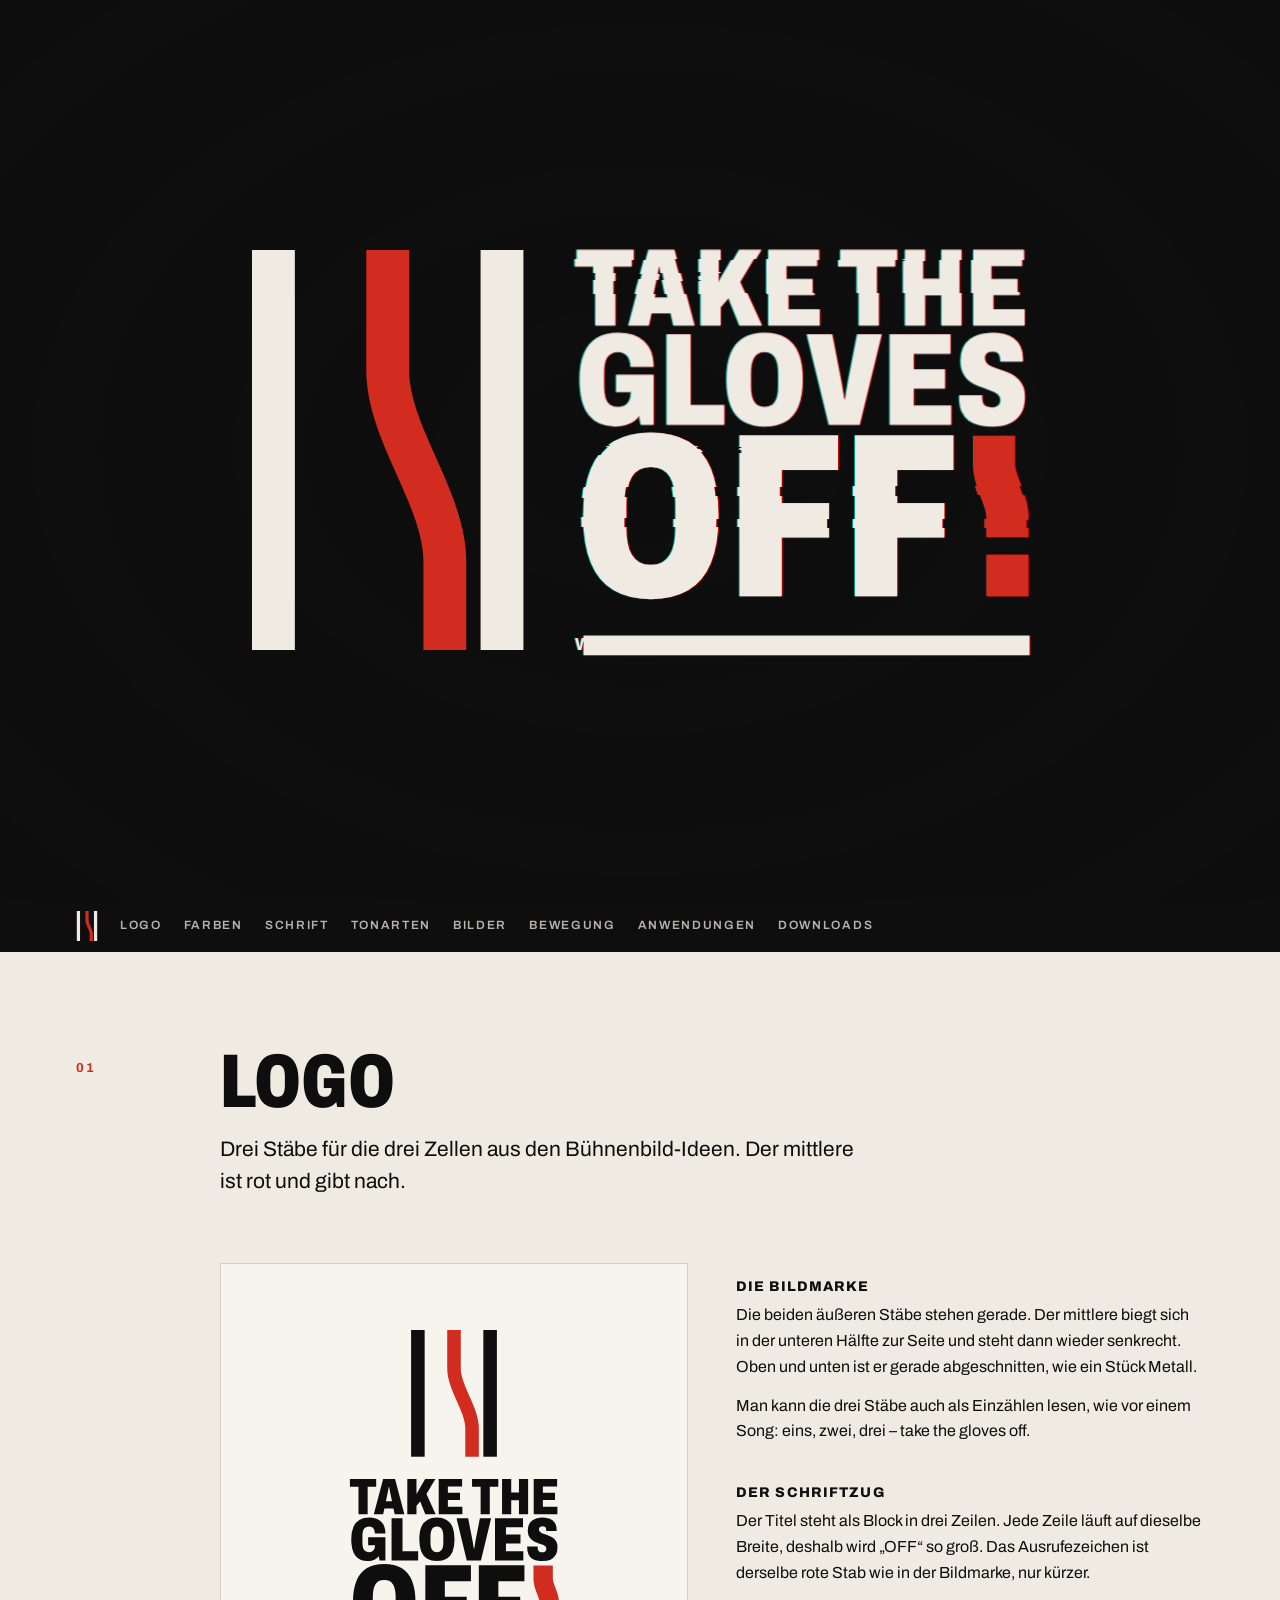
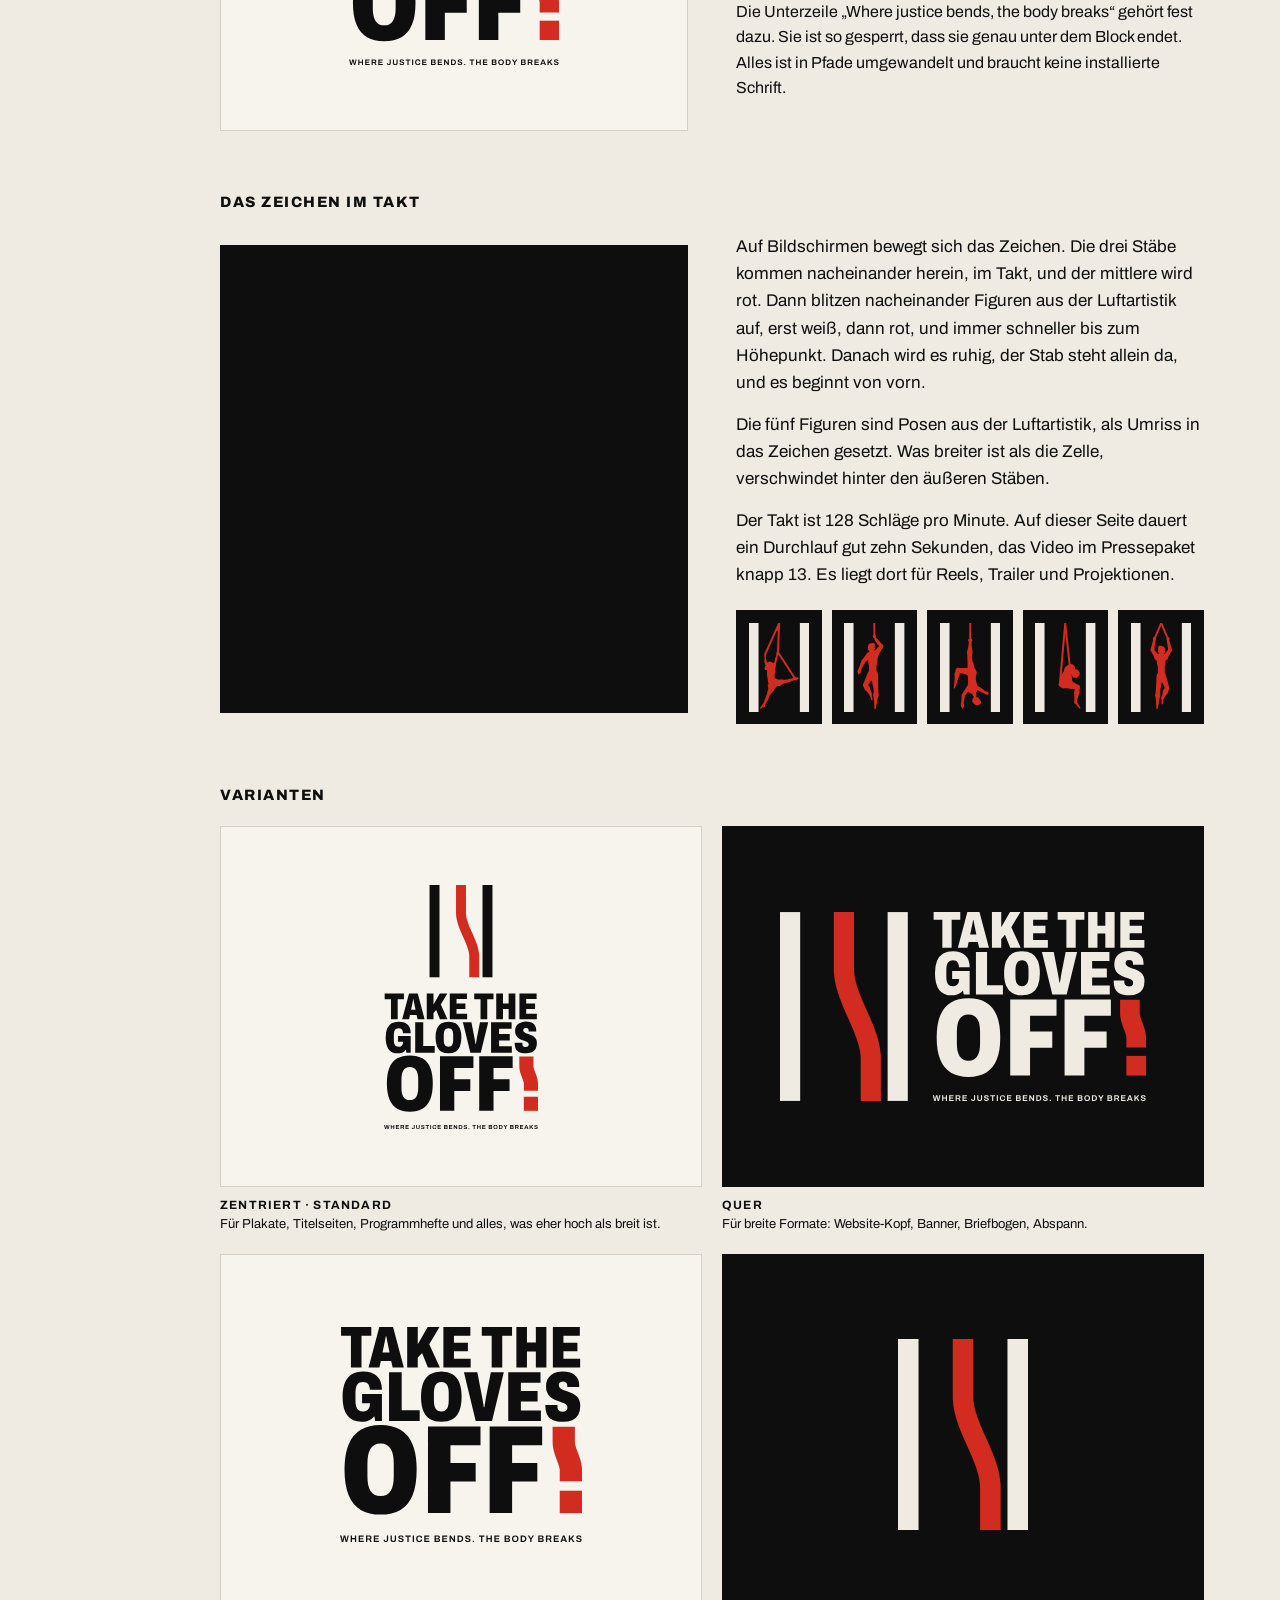
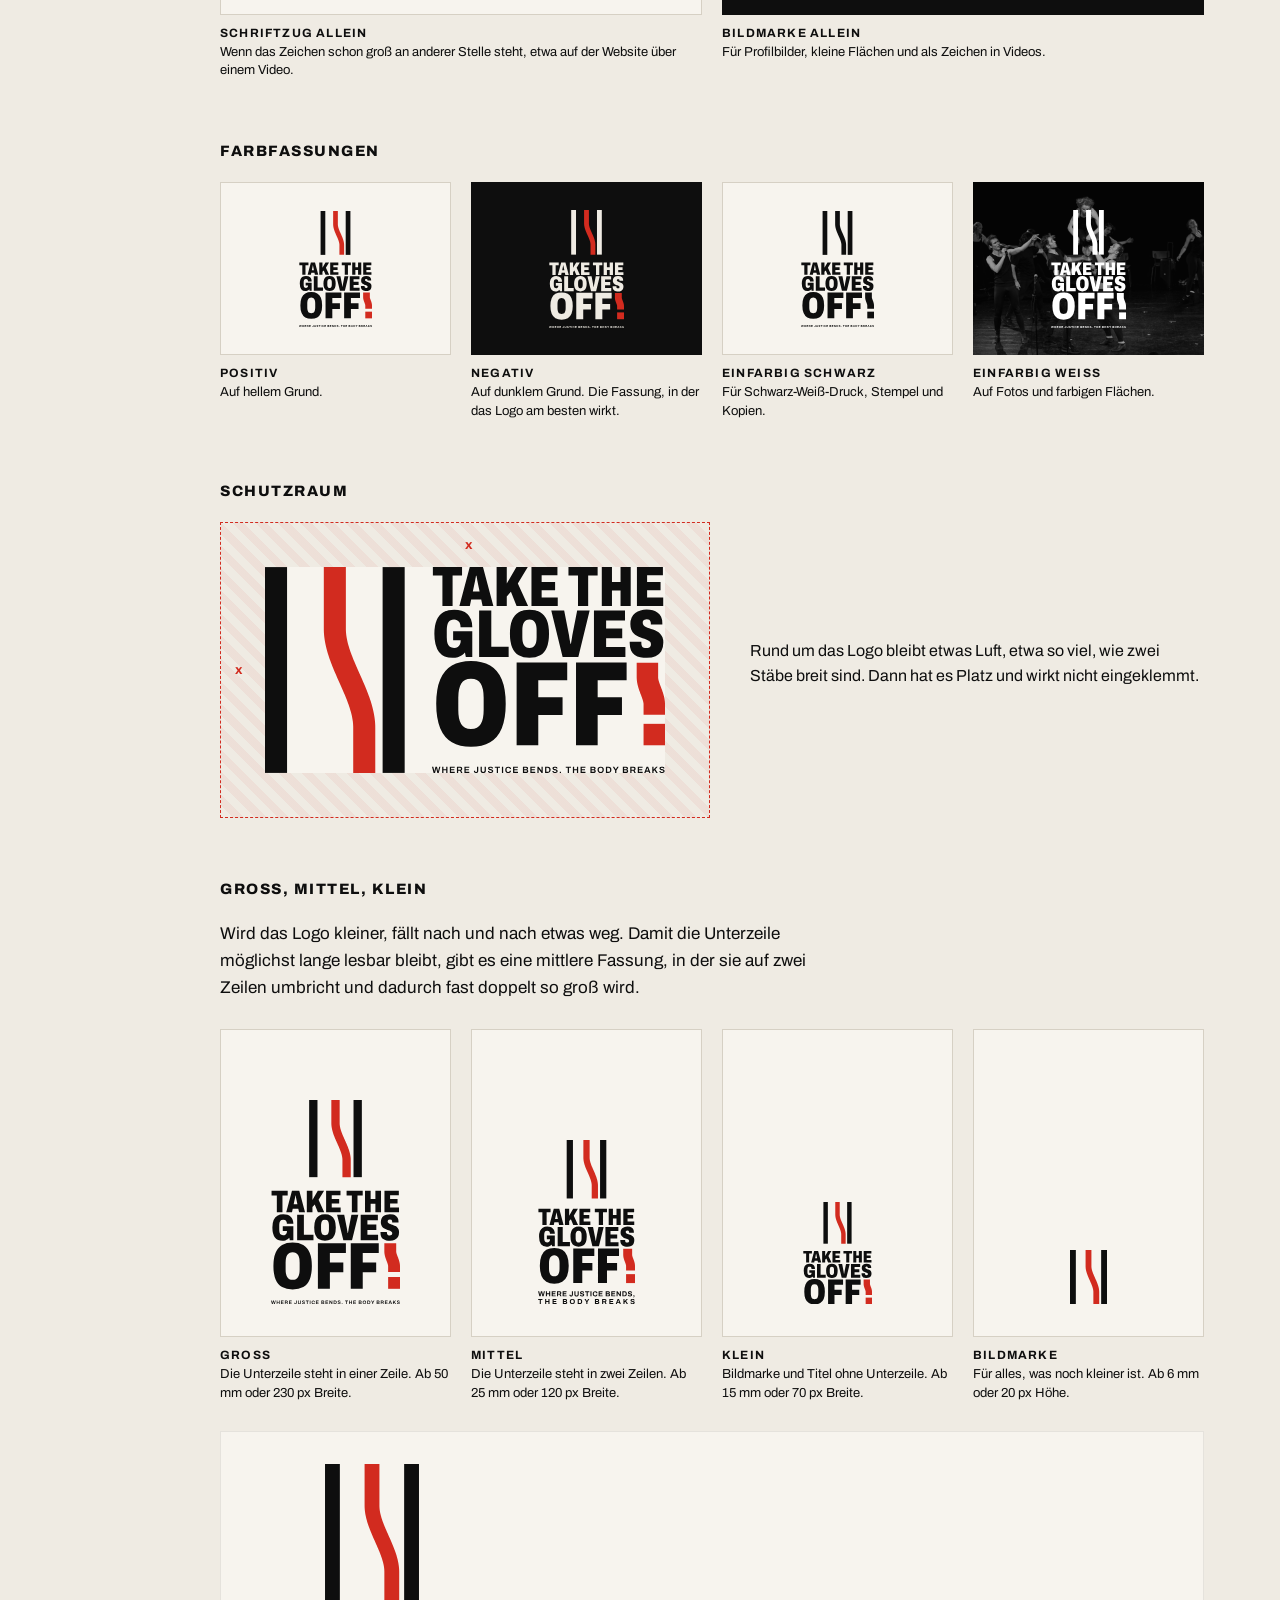
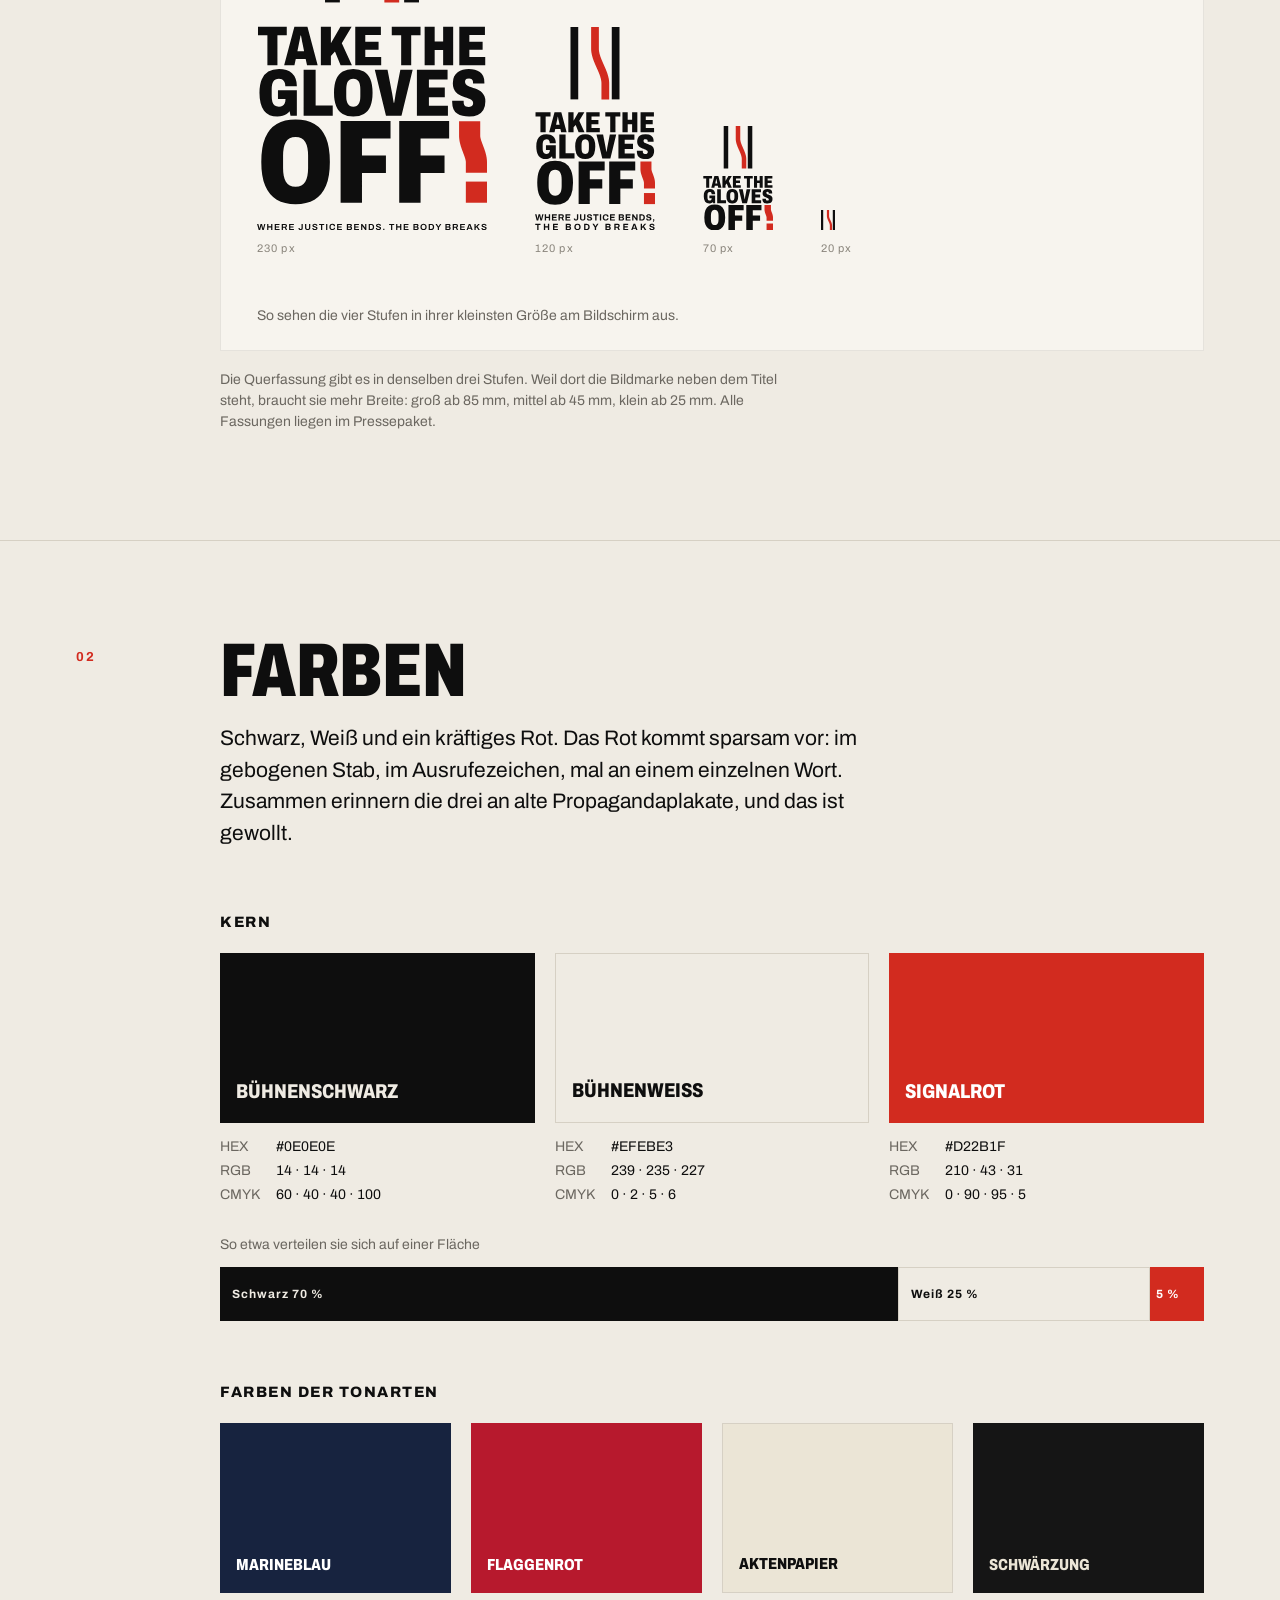
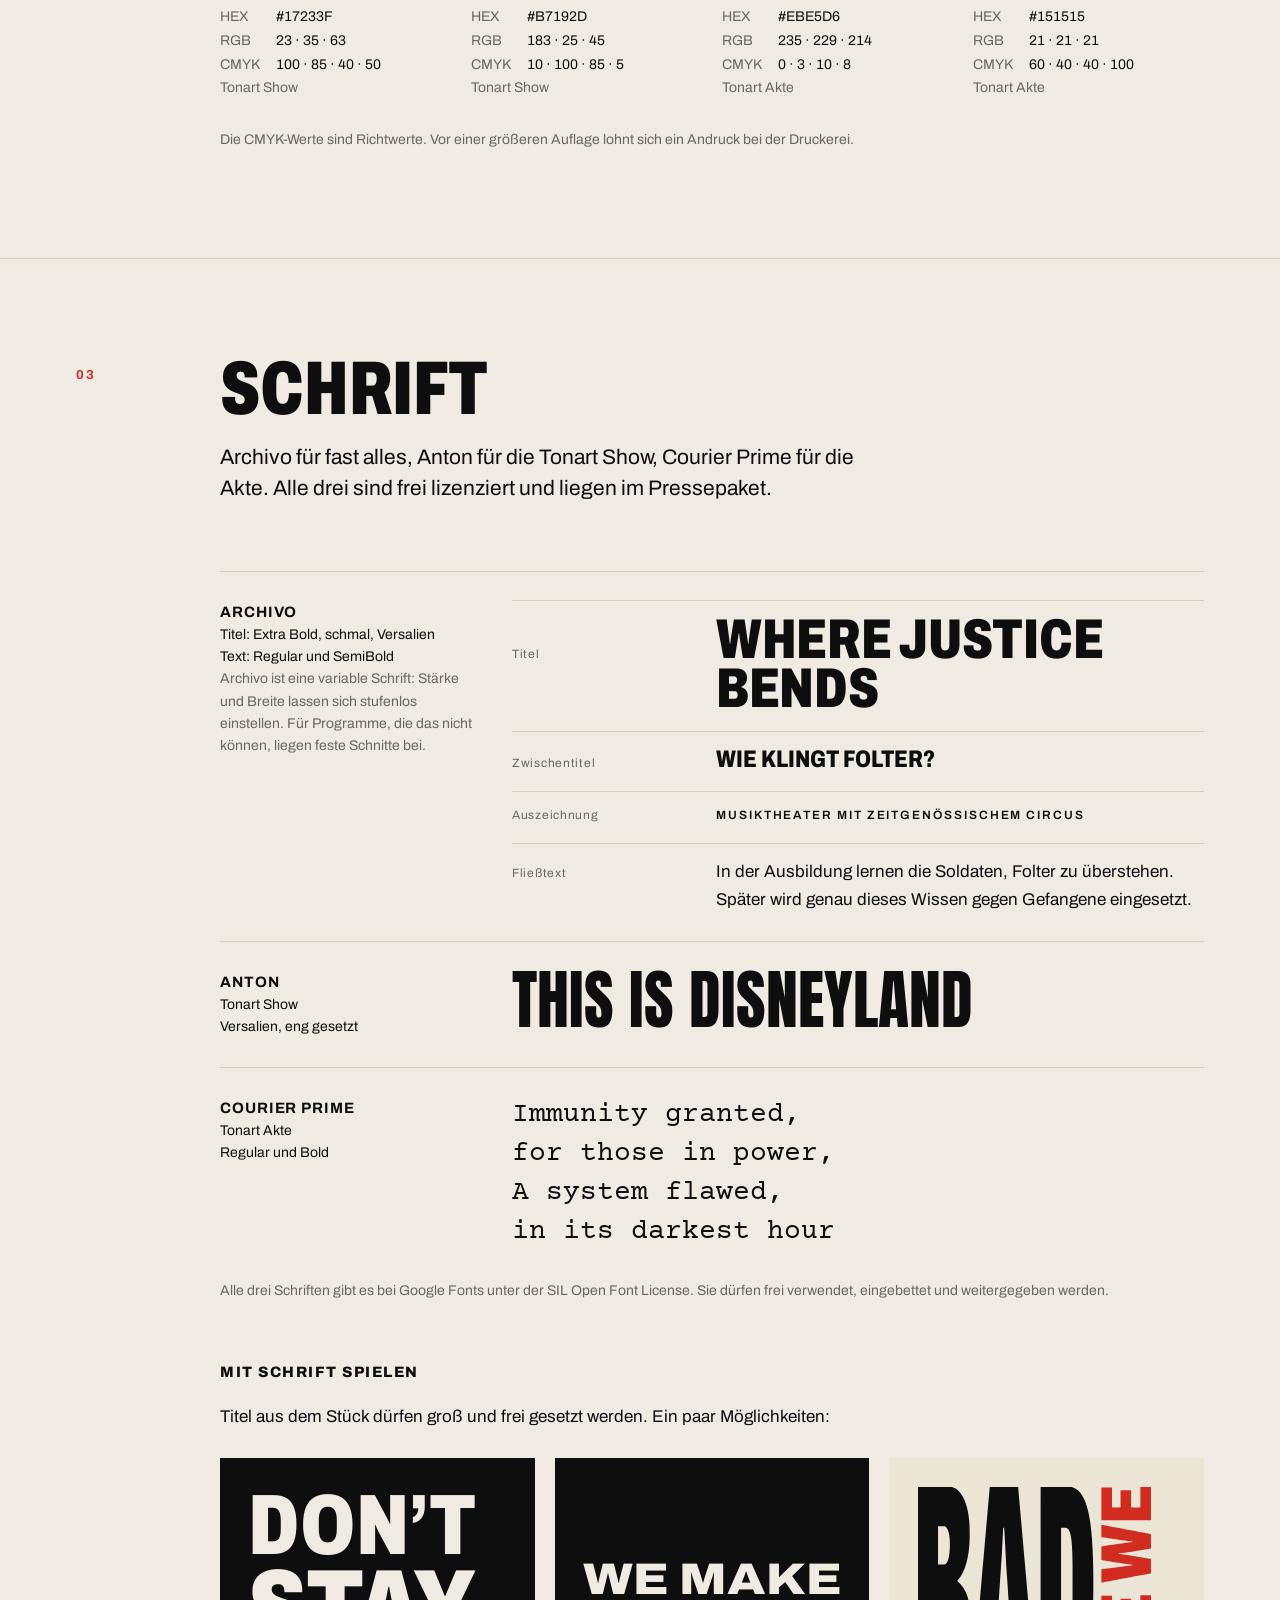
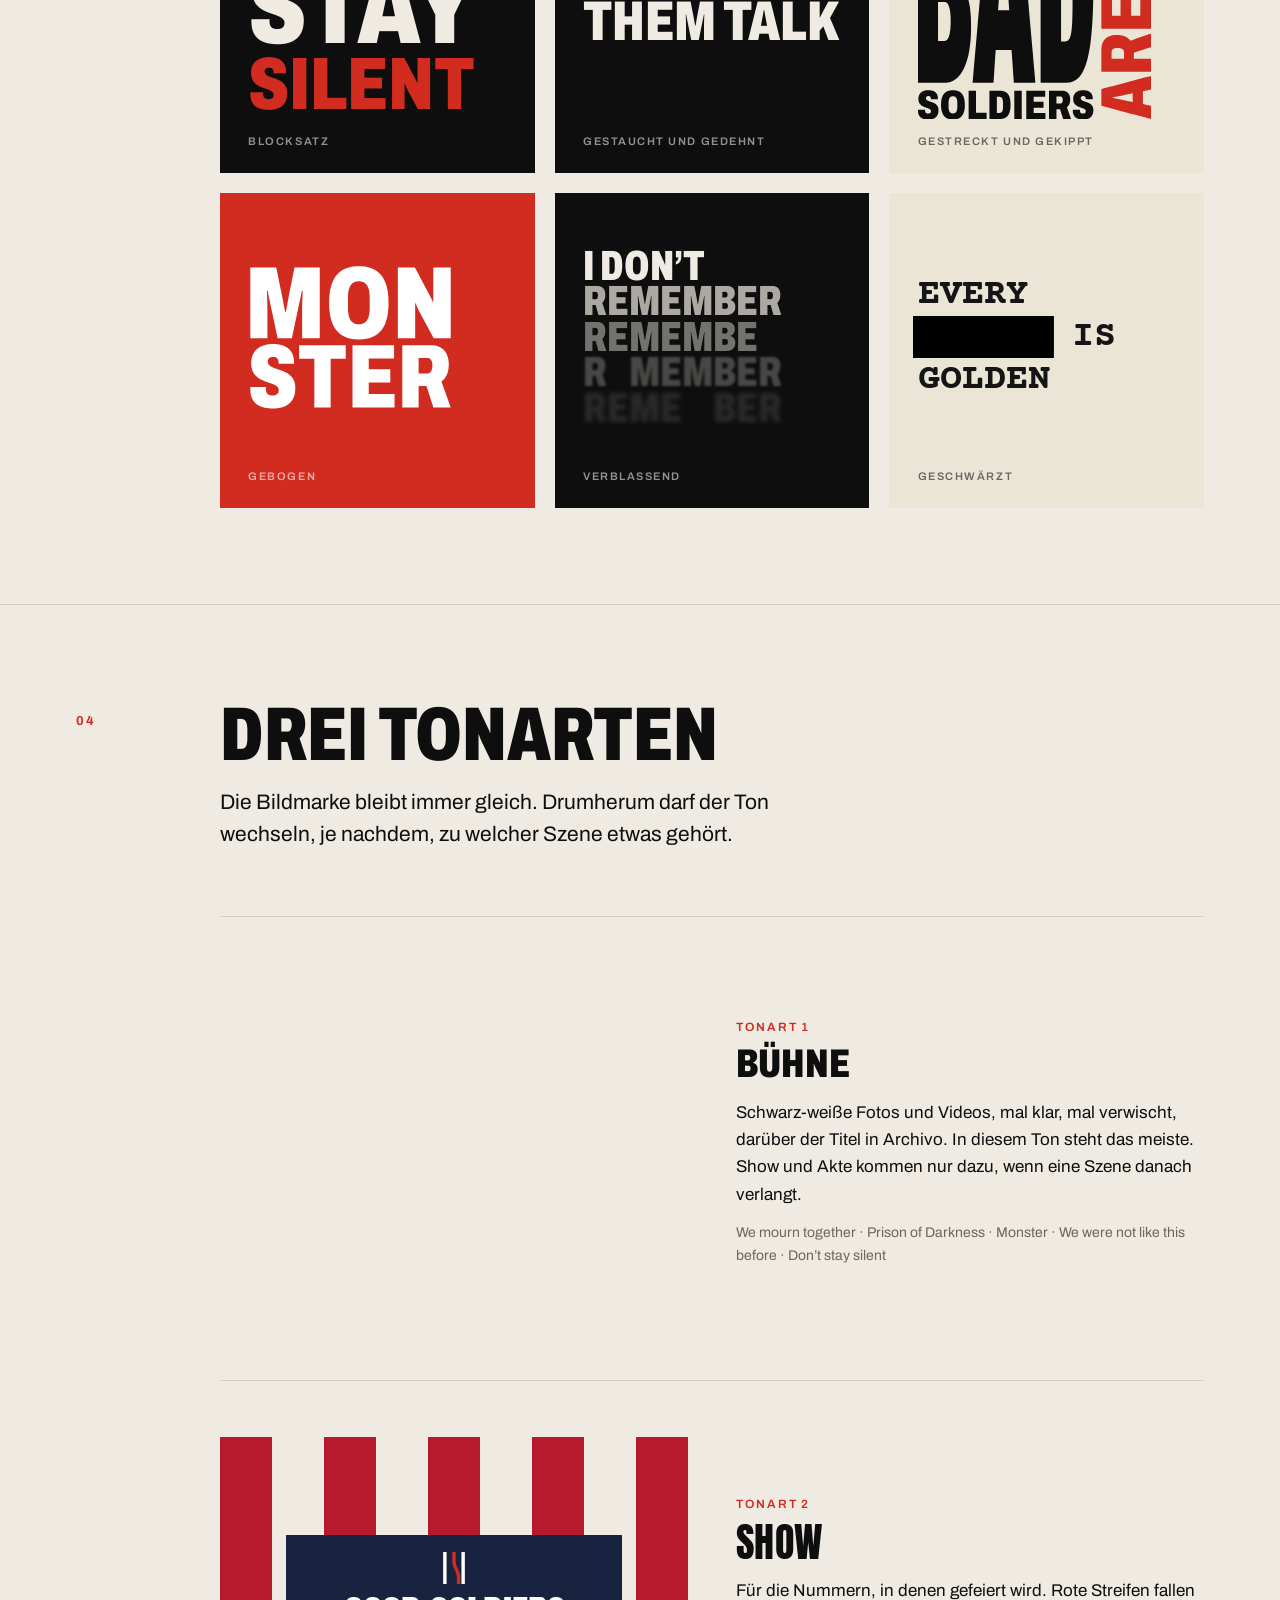
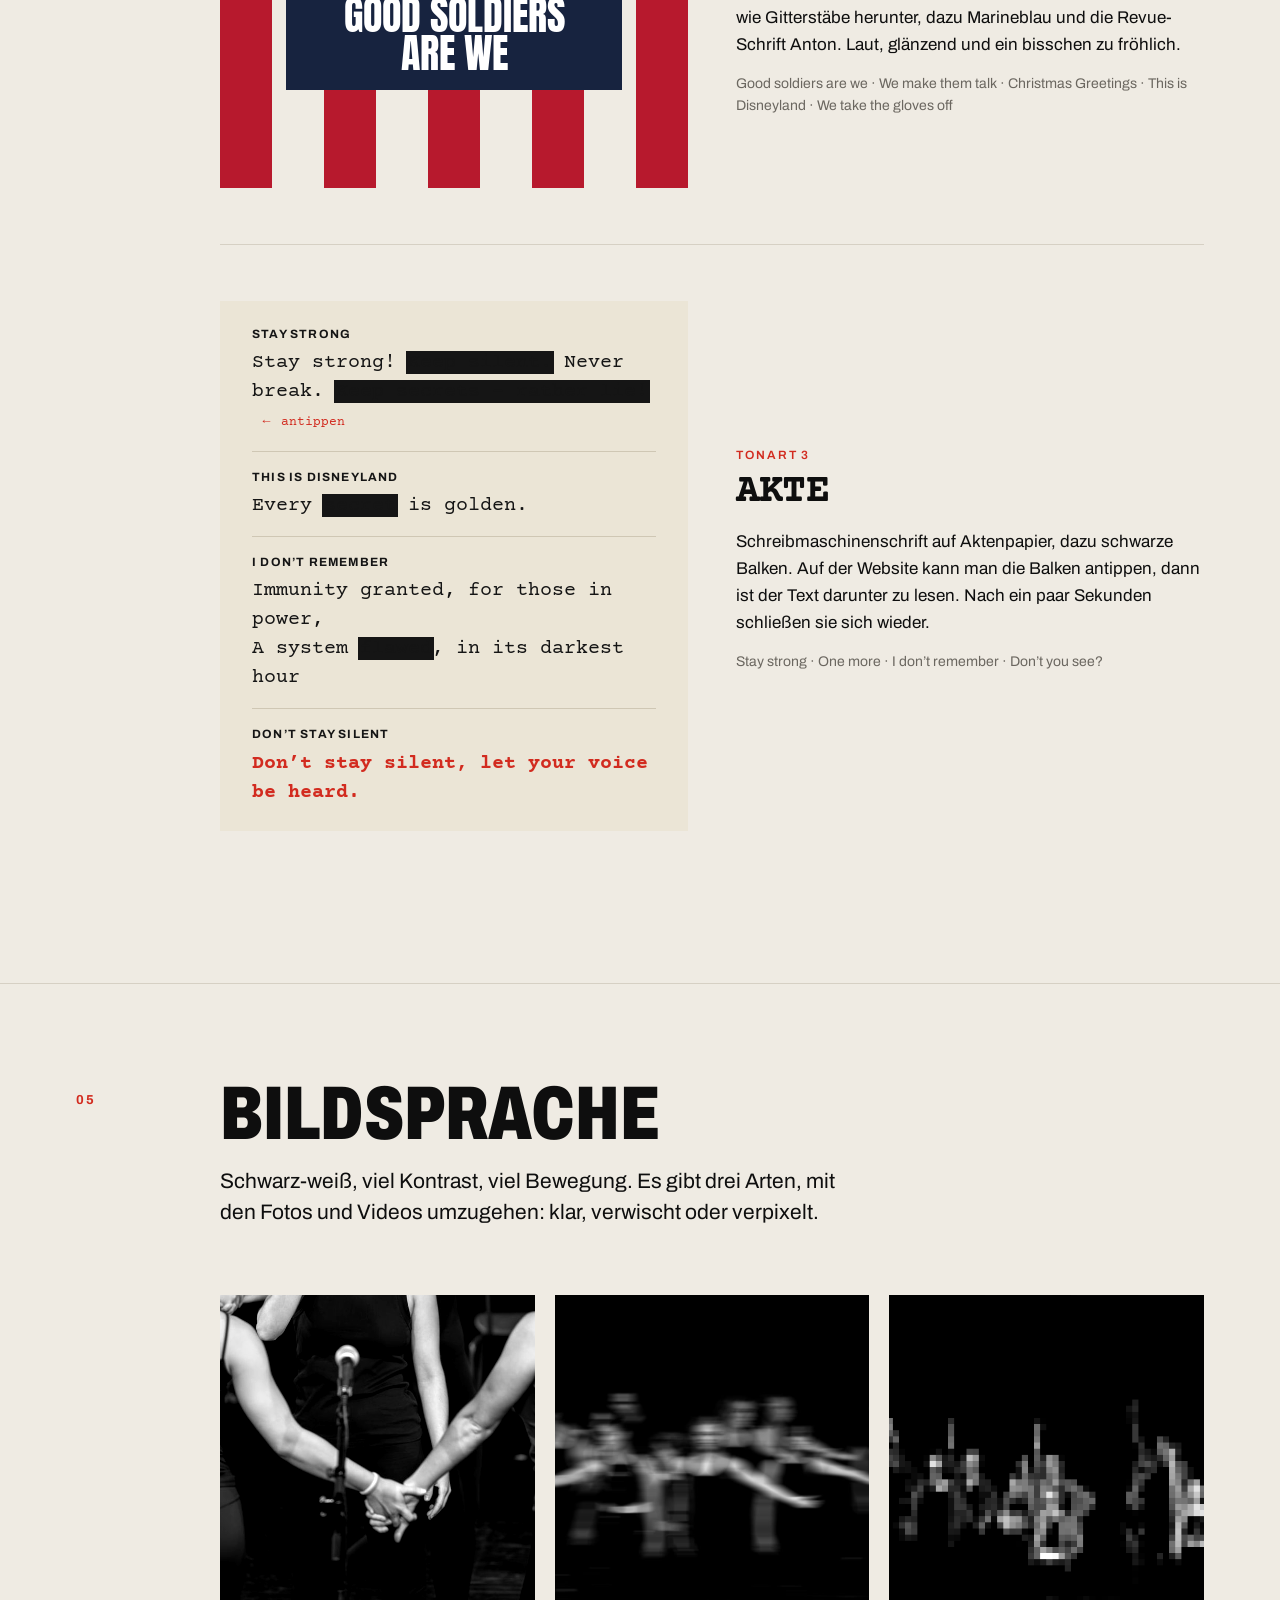
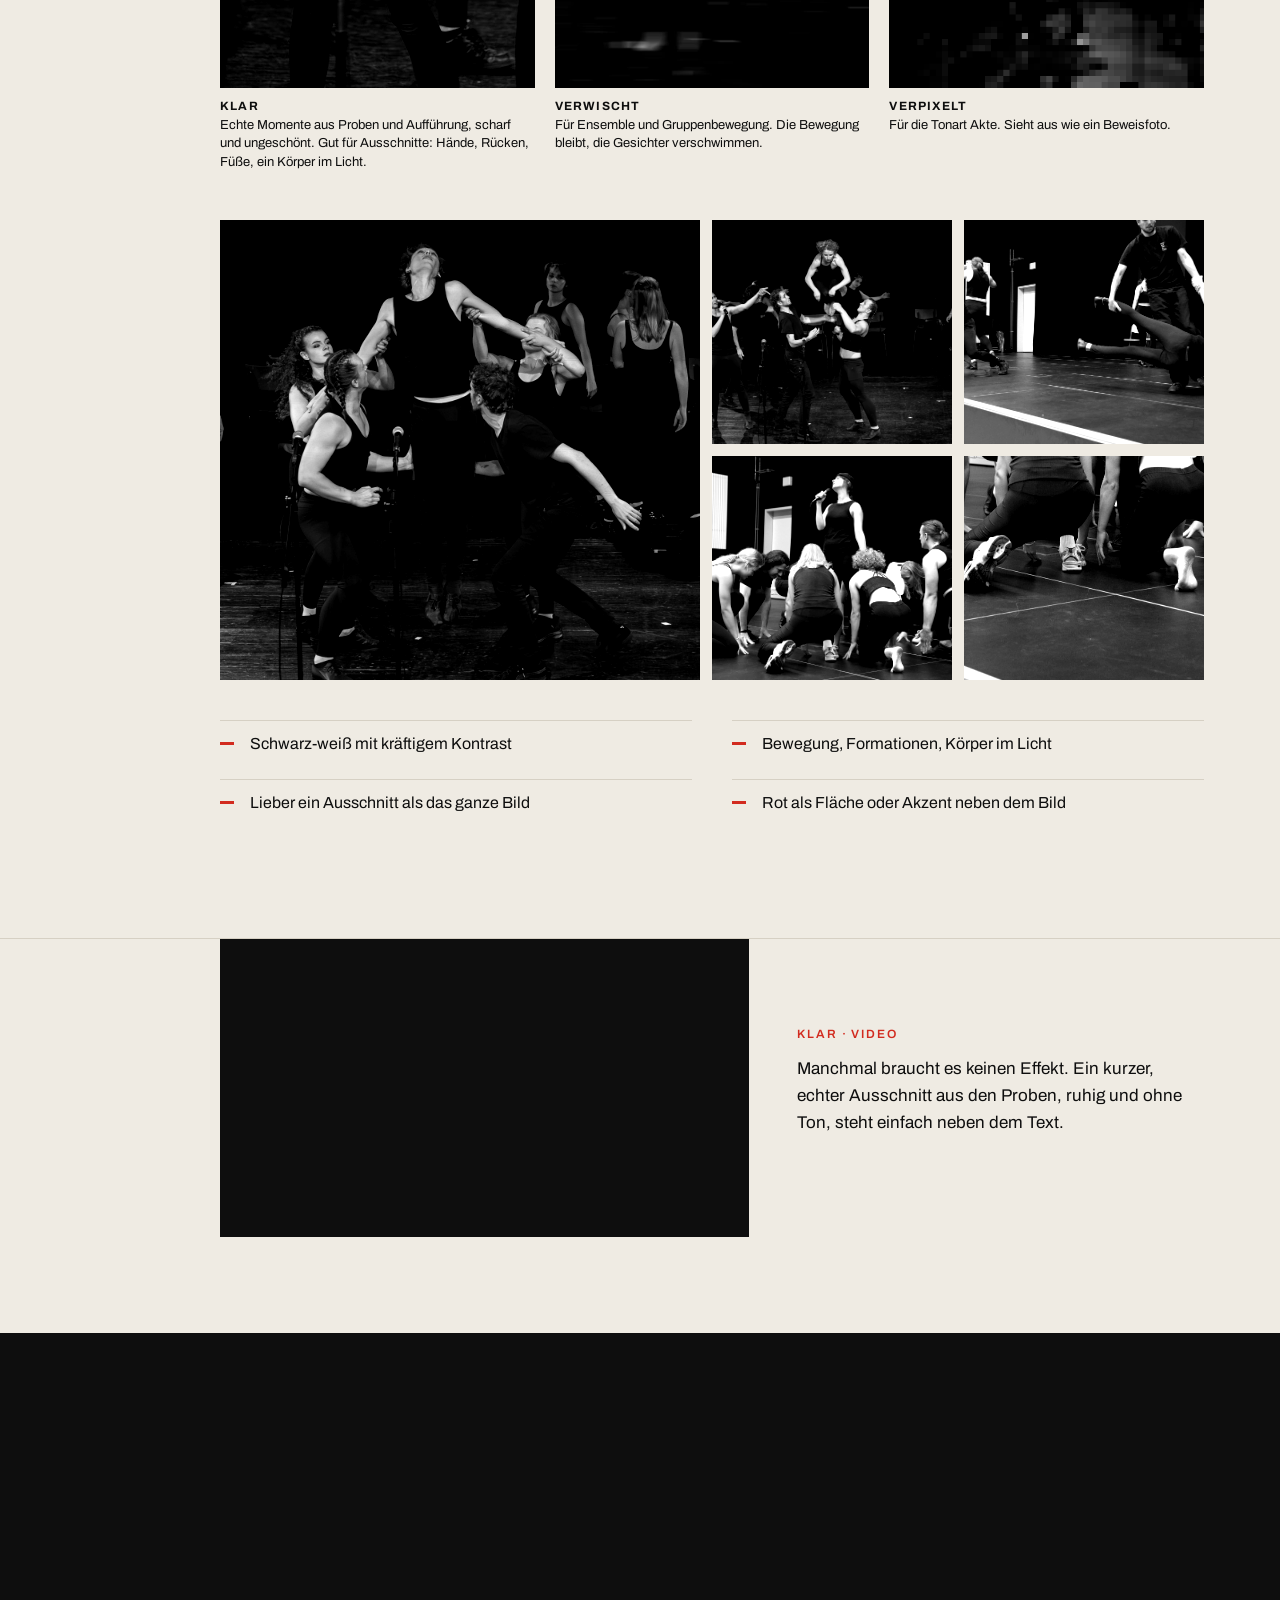
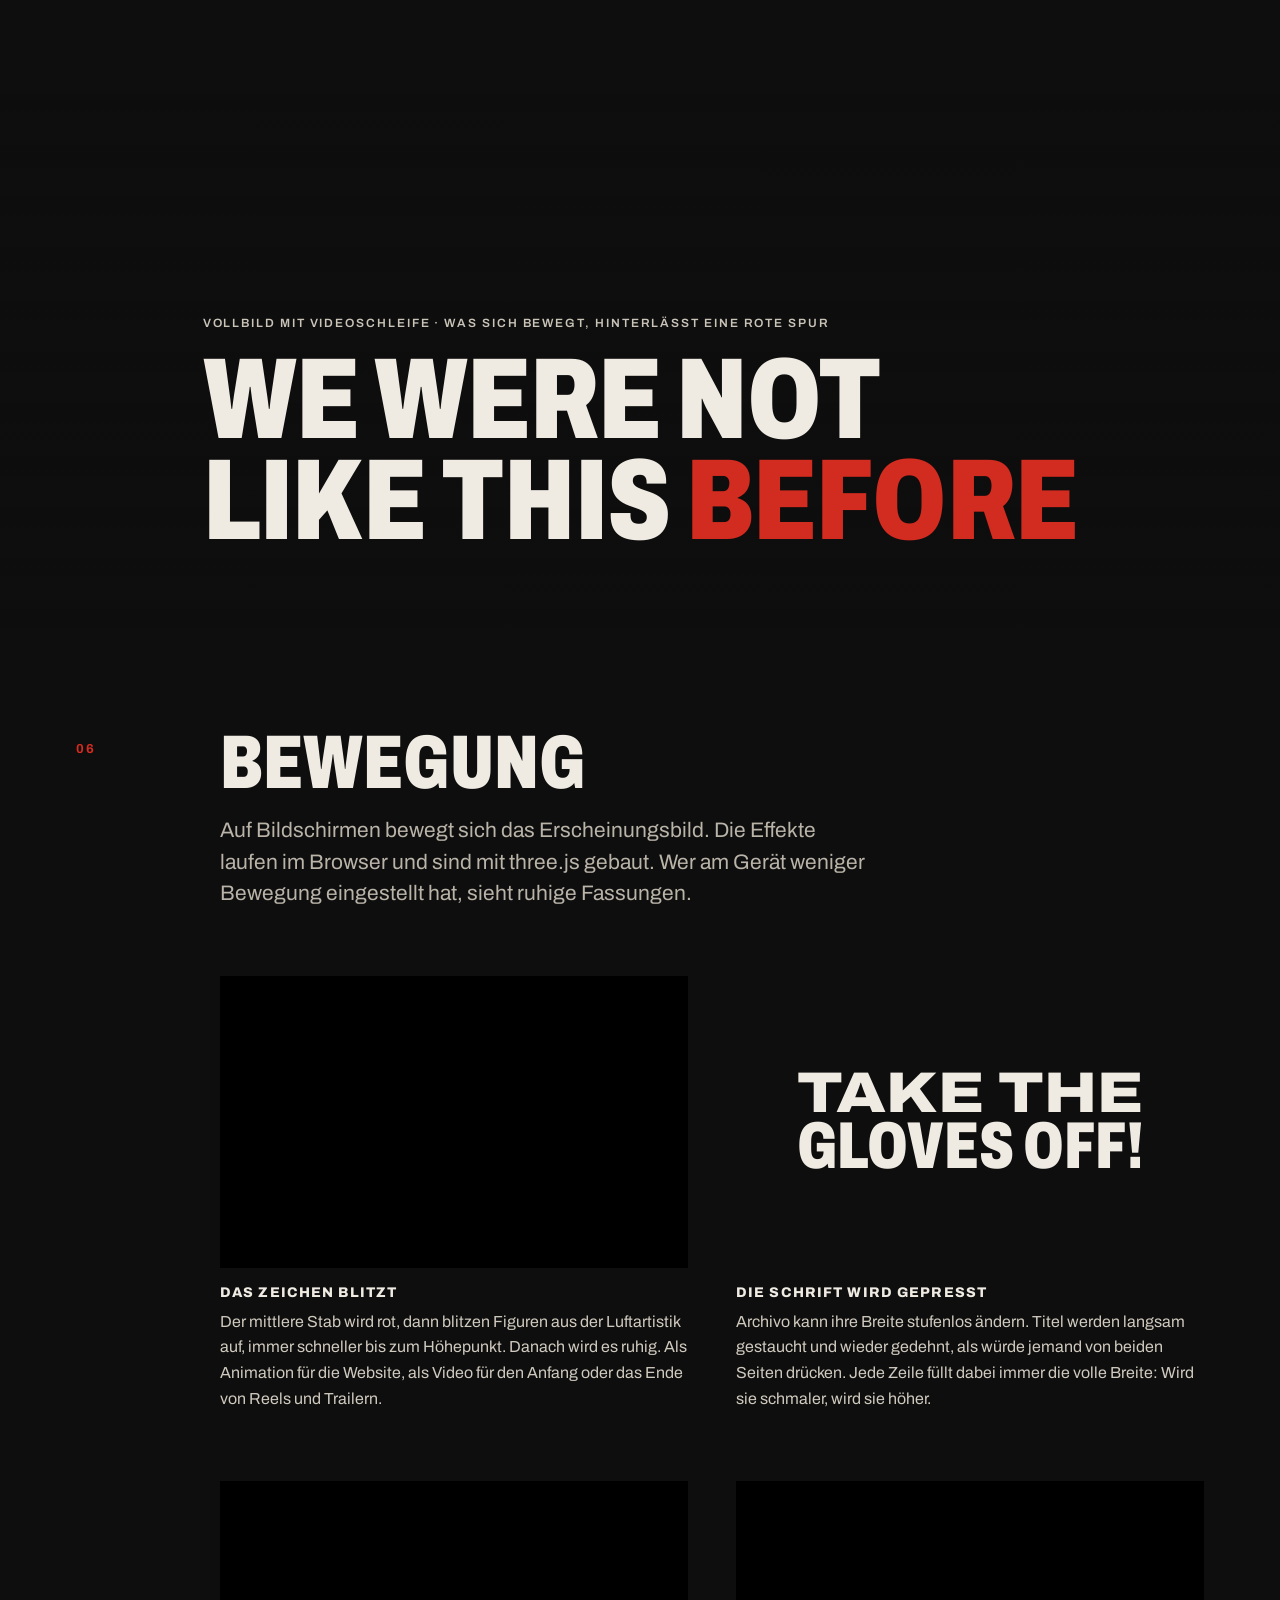
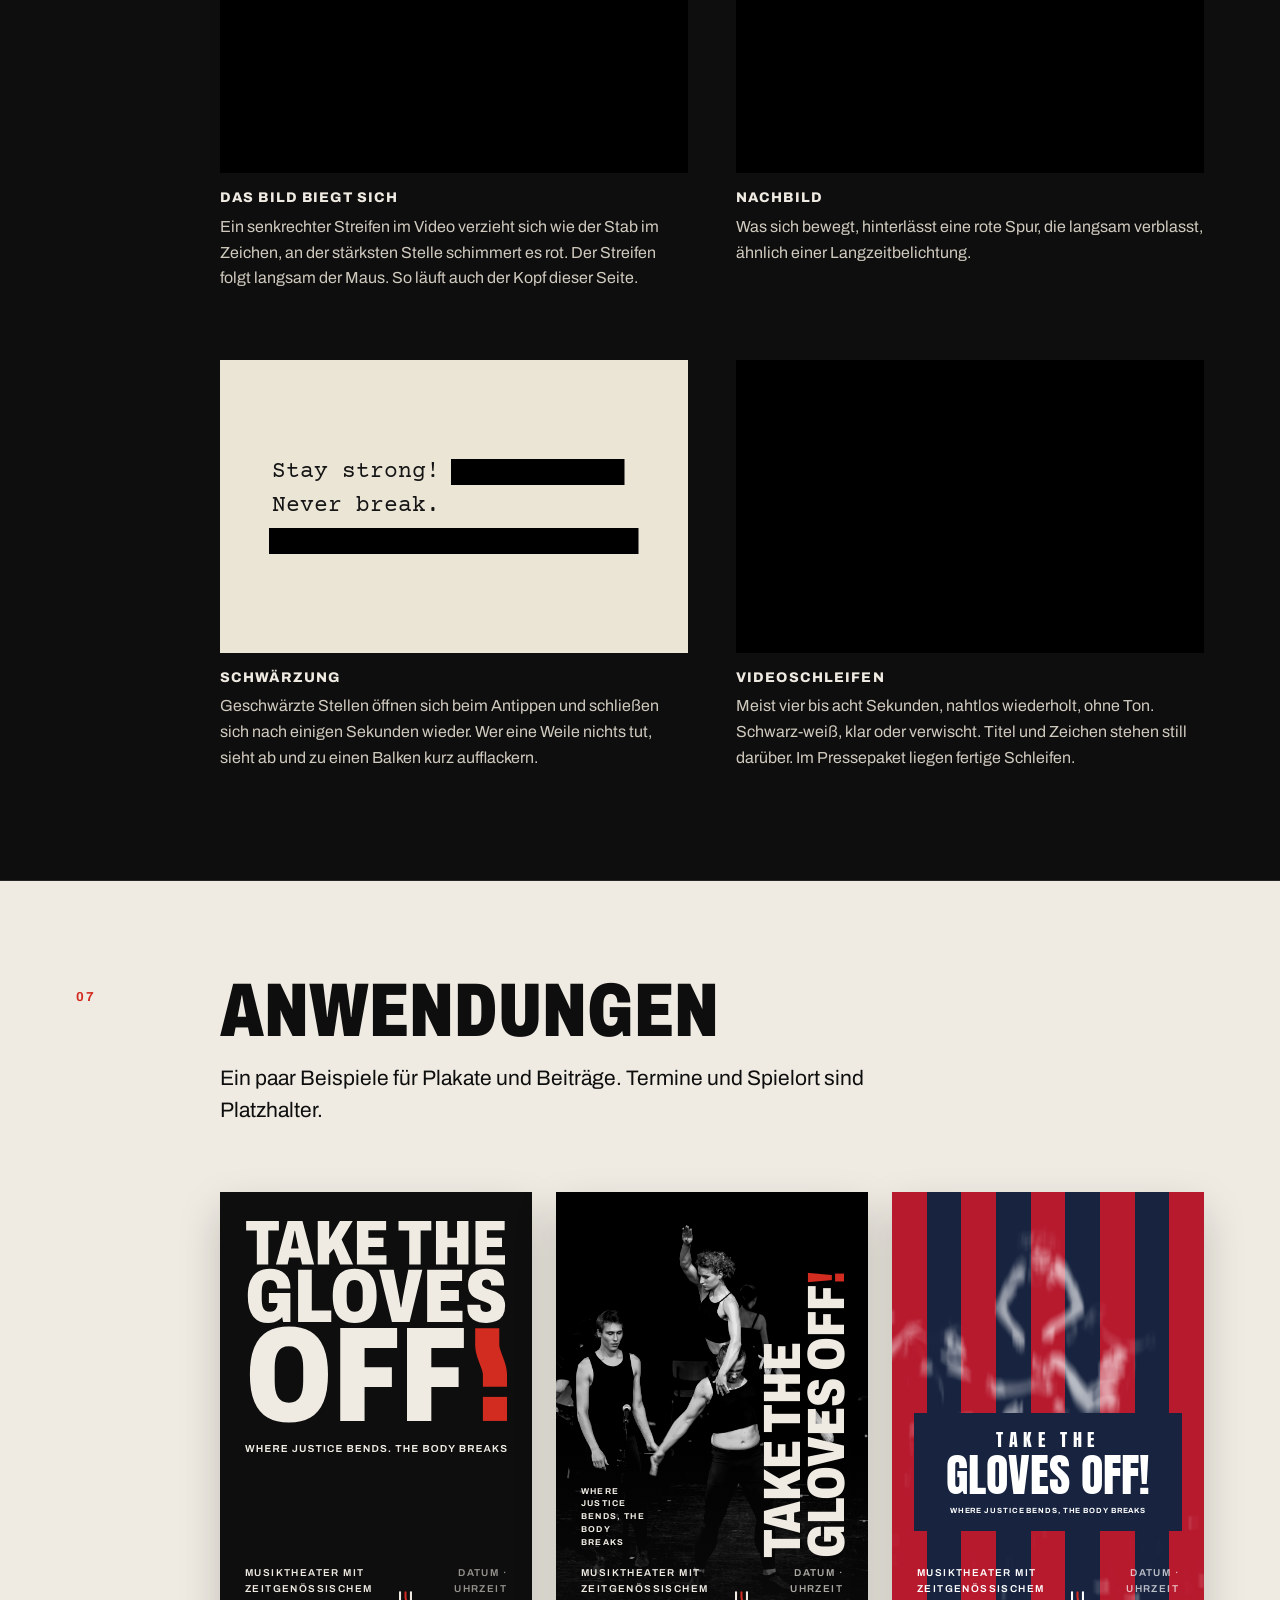
==== commit 4dcf6c26: "Veröffentlichung aus ab2b6b3 Co-Authored-By: Claude Opus 5.5 <noreply@anthropic.com>" ====
--- a/styleguide/index.html
+++ b/styleguide/index.html
@@ -385,7 +385,7 @@
       <a class="btn fill" href="pressepaket/TTGO_Pressepaket_2026-10.zip" download>Pressepaket herunterladen</a>
       <a class="btn" href="TTGO_Styleguide_2026-10.pdf" download>Styleguide als PDF</a>
     </div>
-    <div class="kicker muted">Musiktheater mit zeitgenössischem Zirkus</div>
+    <div class="kicker muted">Musiktheater mit zeitgenössischem Circus</div>
   </div>
   <div class="cue" aria-hidden="true"><span></span></div>
 </header>
@@ -545,7 +545,7 @@
         <div class="hier">
           <div class="row"><span>Titel</span><div class="title" style="font-size:56px">Where justice bends</div></div>
           <div class="row"><span>Zwischentitel</span><div style="font-weight:800;font-variation-settings:'wdth' 80;text-transform:uppercase;font-size:24px;line-height:1.1">Wie klingt Folter?</div></div>
-          <div class="row"><span>Auszeichnung</span><div class="kicker">Musiktheater mit zeitgenössischem Zirkus</div></div>
+          <div class="row"><span>Auszeichnung</span><div class="kicker">Musiktheater mit zeitgenössischem Circus</div></div>
           <div class="row"><span>Fließtext</span><div style="font-size:17px">In der Ausbildung lernen die Soldaten, Folter zu überstehen. Später wird genau dieses Wissen gegen Gefangene eingesetzt.</div></div>
         </div>
       </div>
@@ -734,7 +734,7 @@
             <img class="wm" src="assets/logo/TTGO_schriftzug_negativ.svg" alt="">
             <video class="ph" src="assets/video/loop-ensemble.mp4" crossorigin="anonymous" preload="none" muted loop playsinline aria-hidden="true"></video>
             <img class="ph print-only" src="assets/video/loop-ensemble.jpg" alt="">
-            <div class="foot"><div class="field">Musiktheater mit<br>zeitgenössischem Zirkus</div><svg style="width:16px;height:24px;color:var(--white)"><use href="#mark"/></svg><div class="field" style="text-align:right;opacity:.6">Datum · Uhrzeit<br>Spielort</div></div>
+            <div class="foot"><div class="field">Musiktheater mit<br>zeitgenössischem Circus</div><svg style="width:16px;height:24px;color:var(--white)"><use href="#mark"/></svg><div class="field" style="text-align:right;opacity:.6">Datum · Uhrzeit<br>Spielort</div></div>
           </div>
           <div class="appcap">Plakat A1 · Bühne · online bewegt</div>
         </div>
@@ -743,7 +743,7 @@
             <div class="ph" style="background-image:url('assets/img/klar-hebefigur.jpg')"></div>
             <div class="s">Where justice bends, the body breaks</div>
             <div class="rot">Take the<br>gloves off<em>!</em></div>
-            <div class="foot"><div class="field">Musiktheater mit<br>zeitgenössischem Zirkus</div><svg style="width:16px;height:24px;color:var(--white)"><use href="#mark"/></svg><div class="field" style="text-align:right;opacity:.7">Datum · Uhrzeit<br>Spielort</div></div>
+            <div class="foot"><div class="field">Musiktheater mit<br>zeitgenössischem Circus</div><svg style="width:16px;height:24px;color:var(--white)"><use href="#mark"/></svg><div class="field" style="text-align:right;opacity:.7">Datum · Uhrzeit<br>Spielort</div></div>
           </div>
           <div class="appcap">Plakat A1 · Bühne · klares Foto</div>
         </div>
@@ -752,7 +752,7 @@
             <div class="bars"><span></span><span></span><span></span><span></span><span></span><span></span><span></span><span></span><span></span></div>
             <div class="photo"></div>
             <div class="t"><small>Take the</small>Gloves off!<span class="s">Where justice bends, the body breaks</span></div>
-            <div class="foot"><div class="field">Musiktheater mit<br>zeitgenössischem Zirkus</div><svg style="width:16px;height:24px;color:#fff"><use href="#mark"/></svg><div class="field" style="text-align:right;opacity:.7">Datum · Uhrzeit<br>Spielort</div></div>
+            <div class="foot"><div class="field">Musiktheater mit<br>zeitgenössischem Circus</div><svg style="width:16px;height:24px;color:#fff"><use href="#mark"/></svg><div class="field" style="text-align:right;opacity:.7">Datum · Uhrzeit<br>Spielort</div></div>
           </div>
           <div class="appcap">Plakat A1 · Show</div>
         </div>
